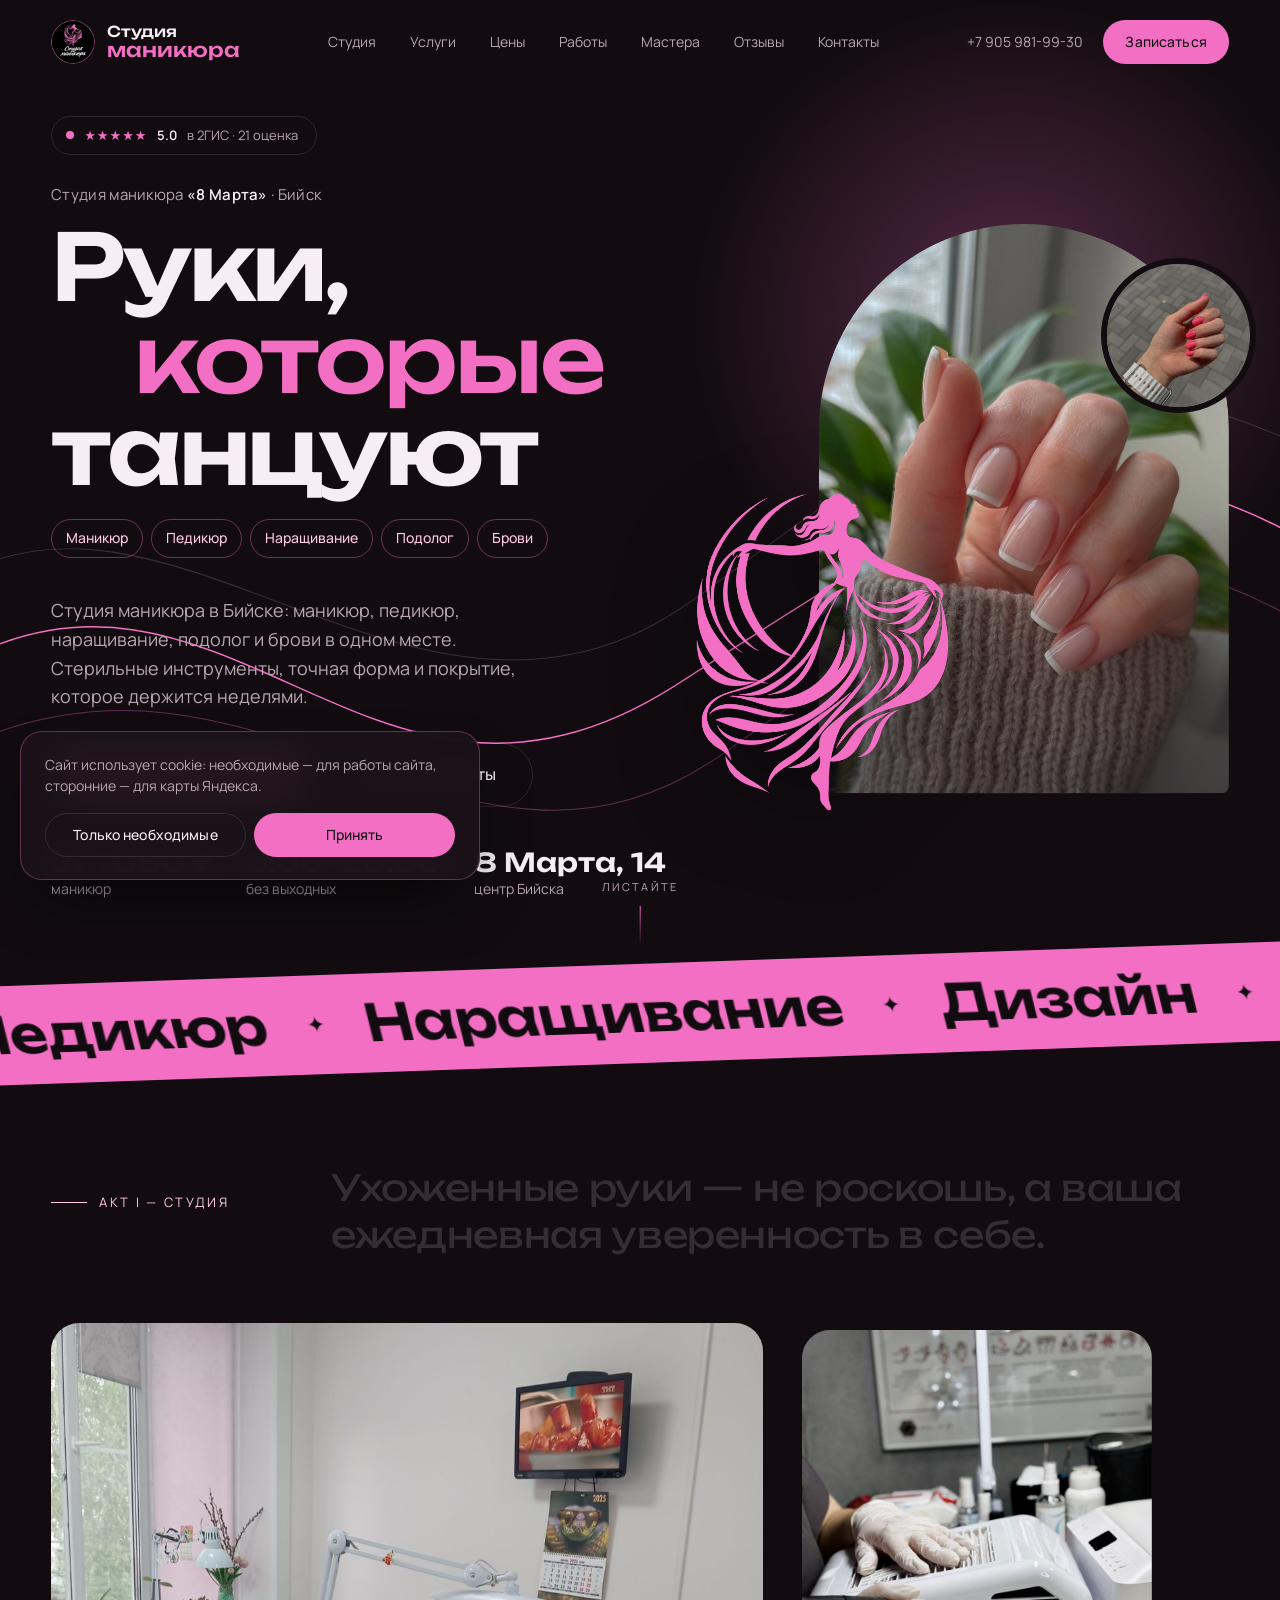
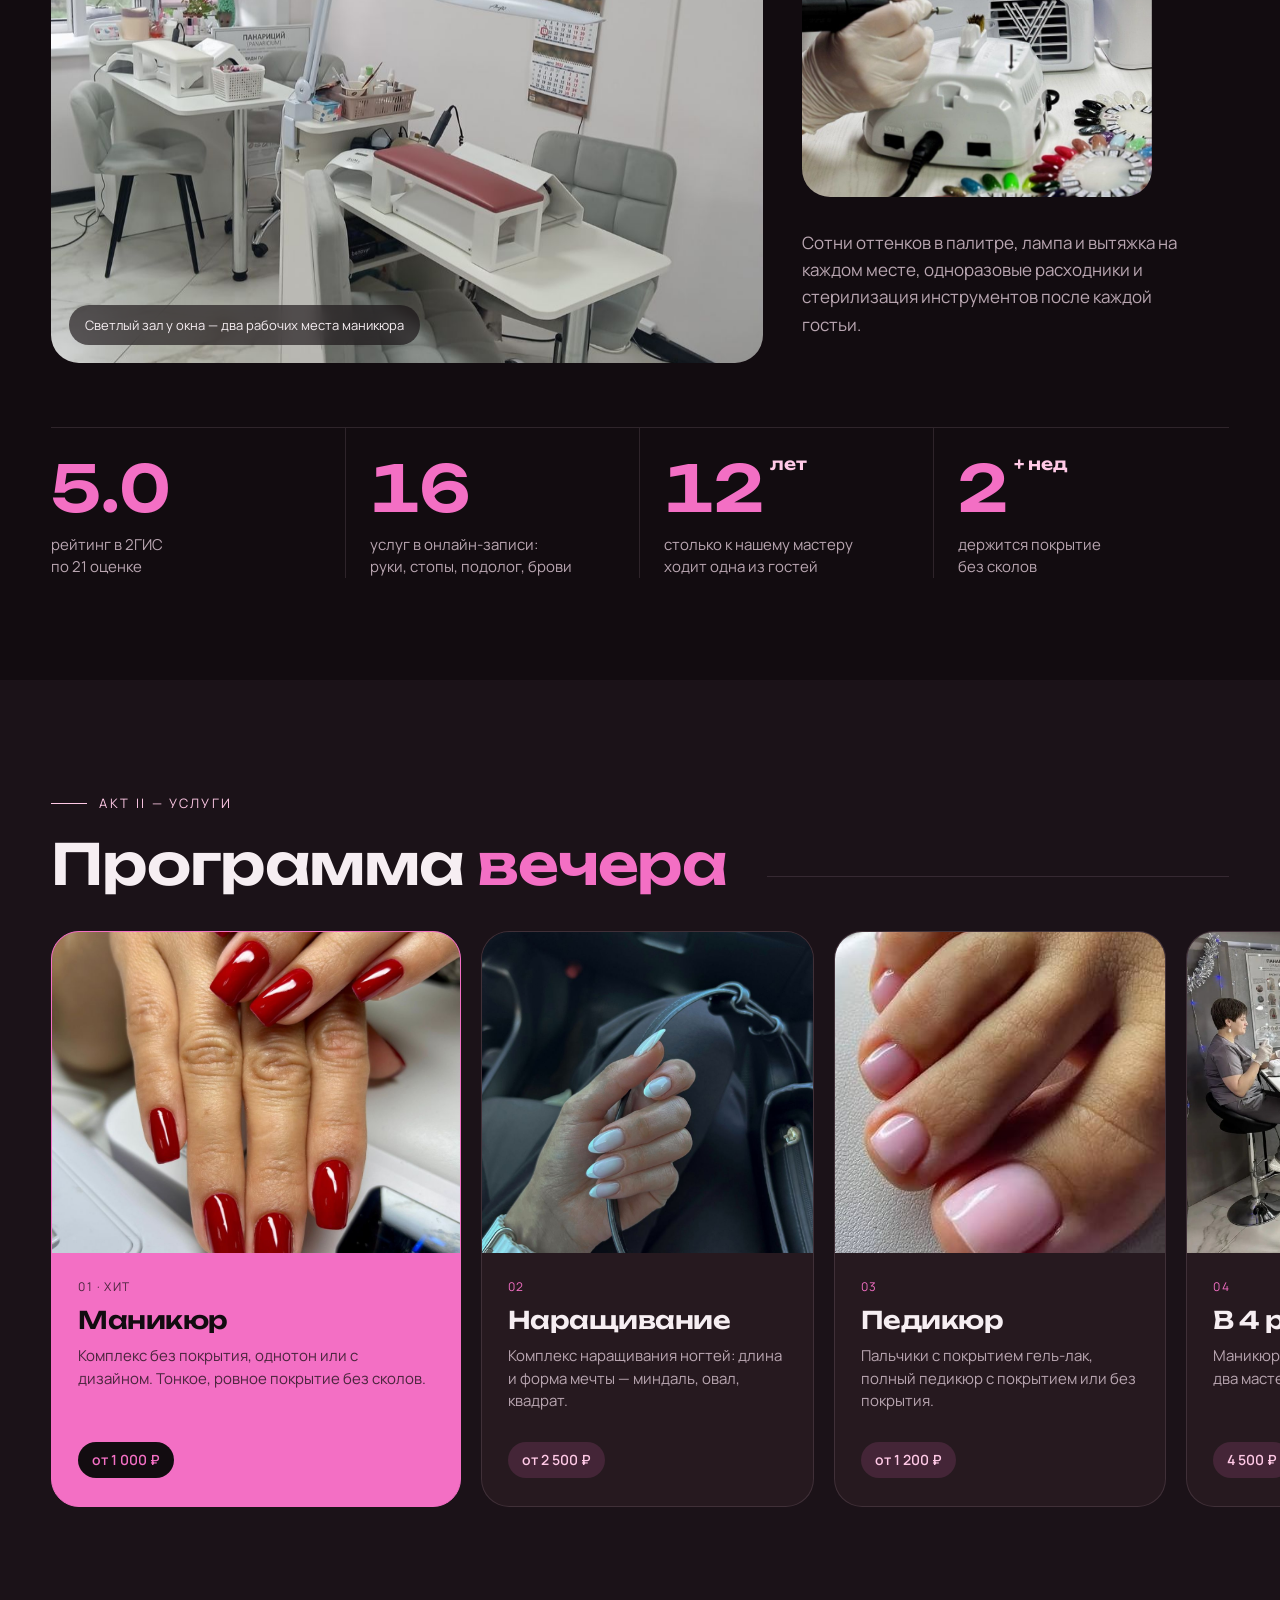
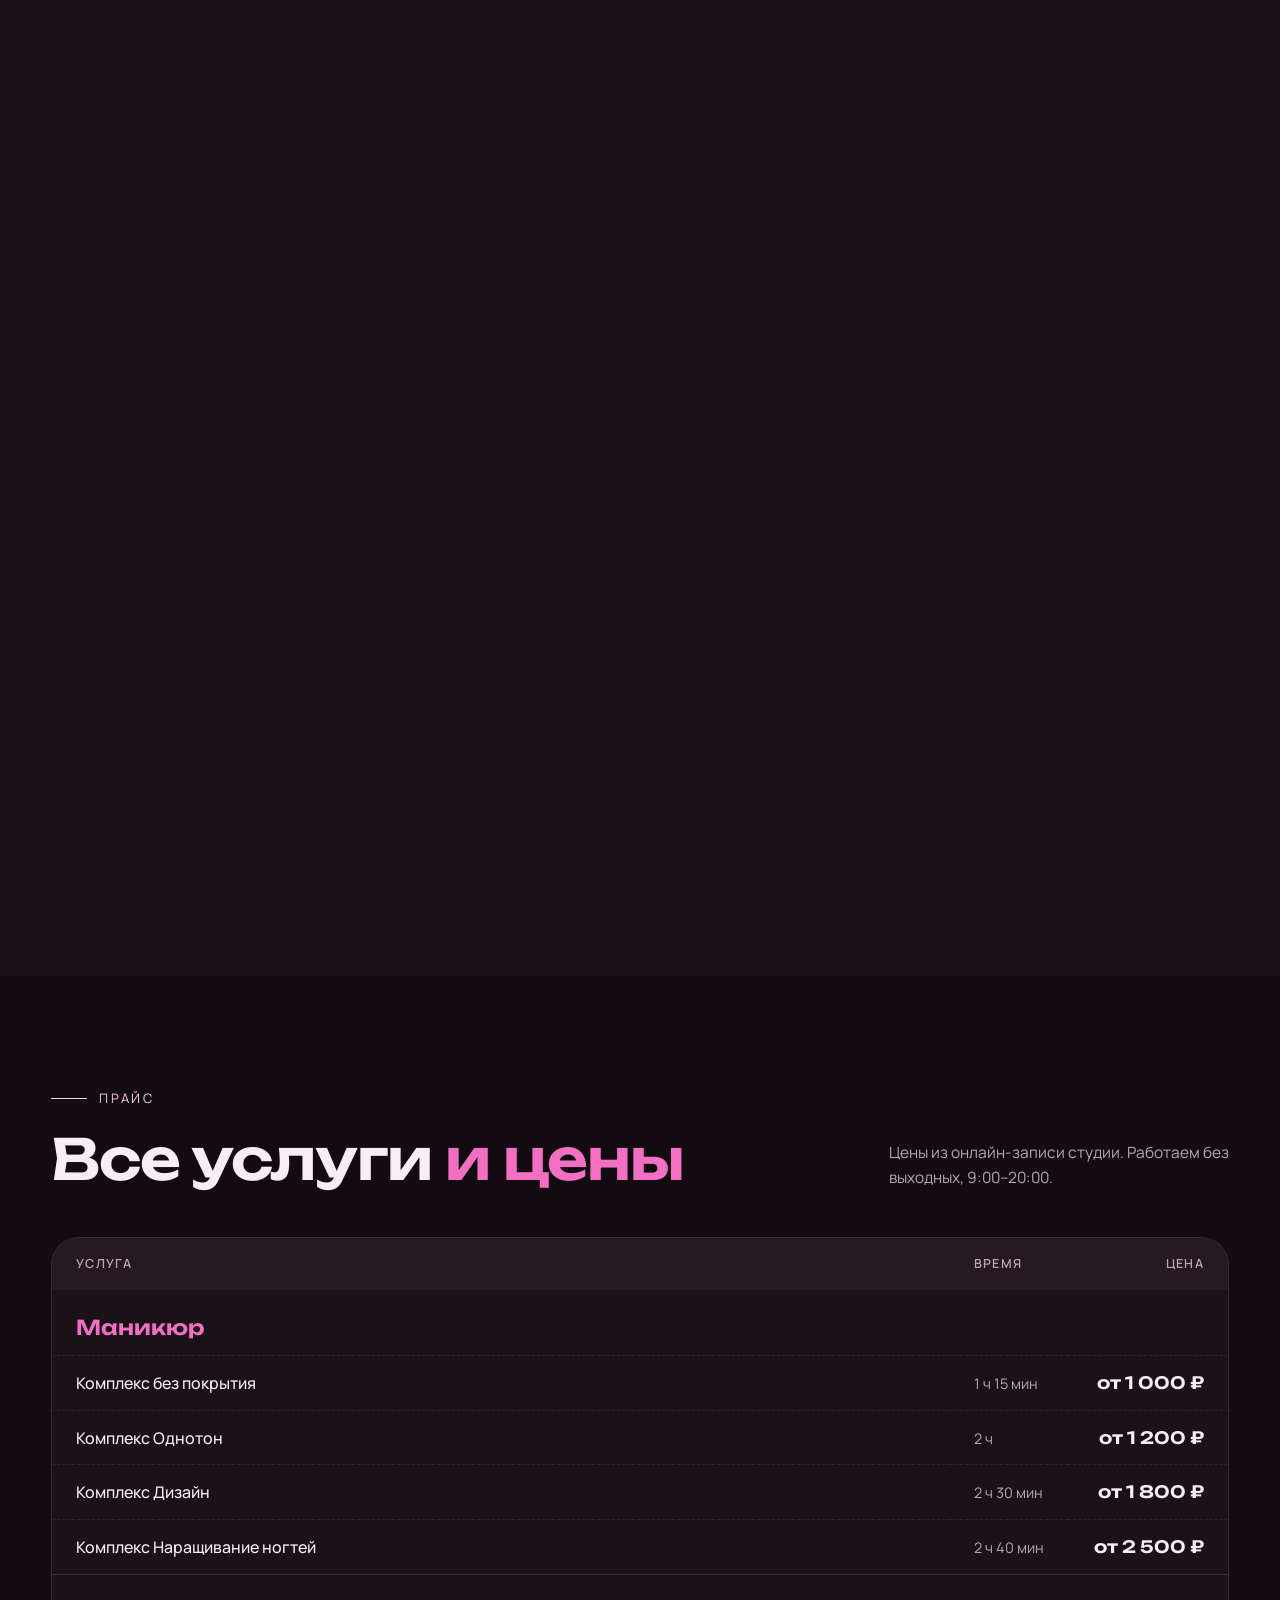
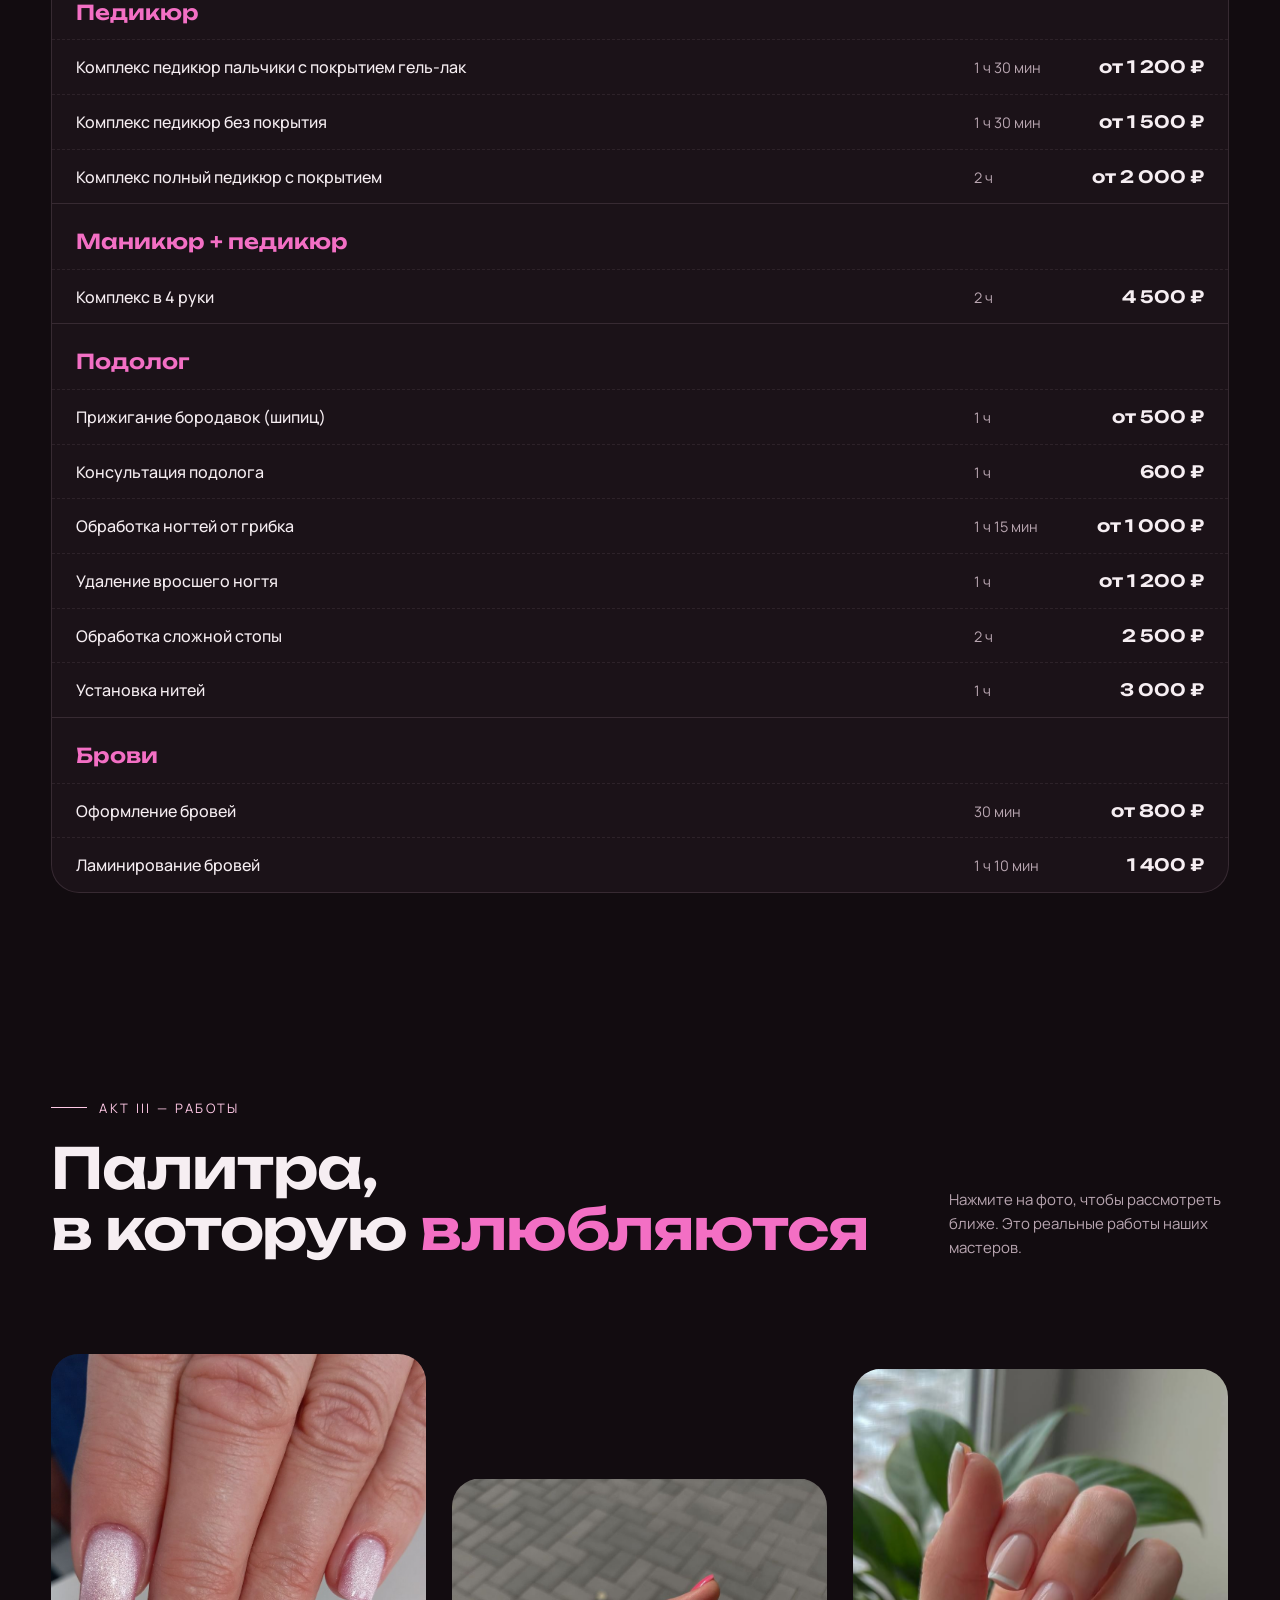
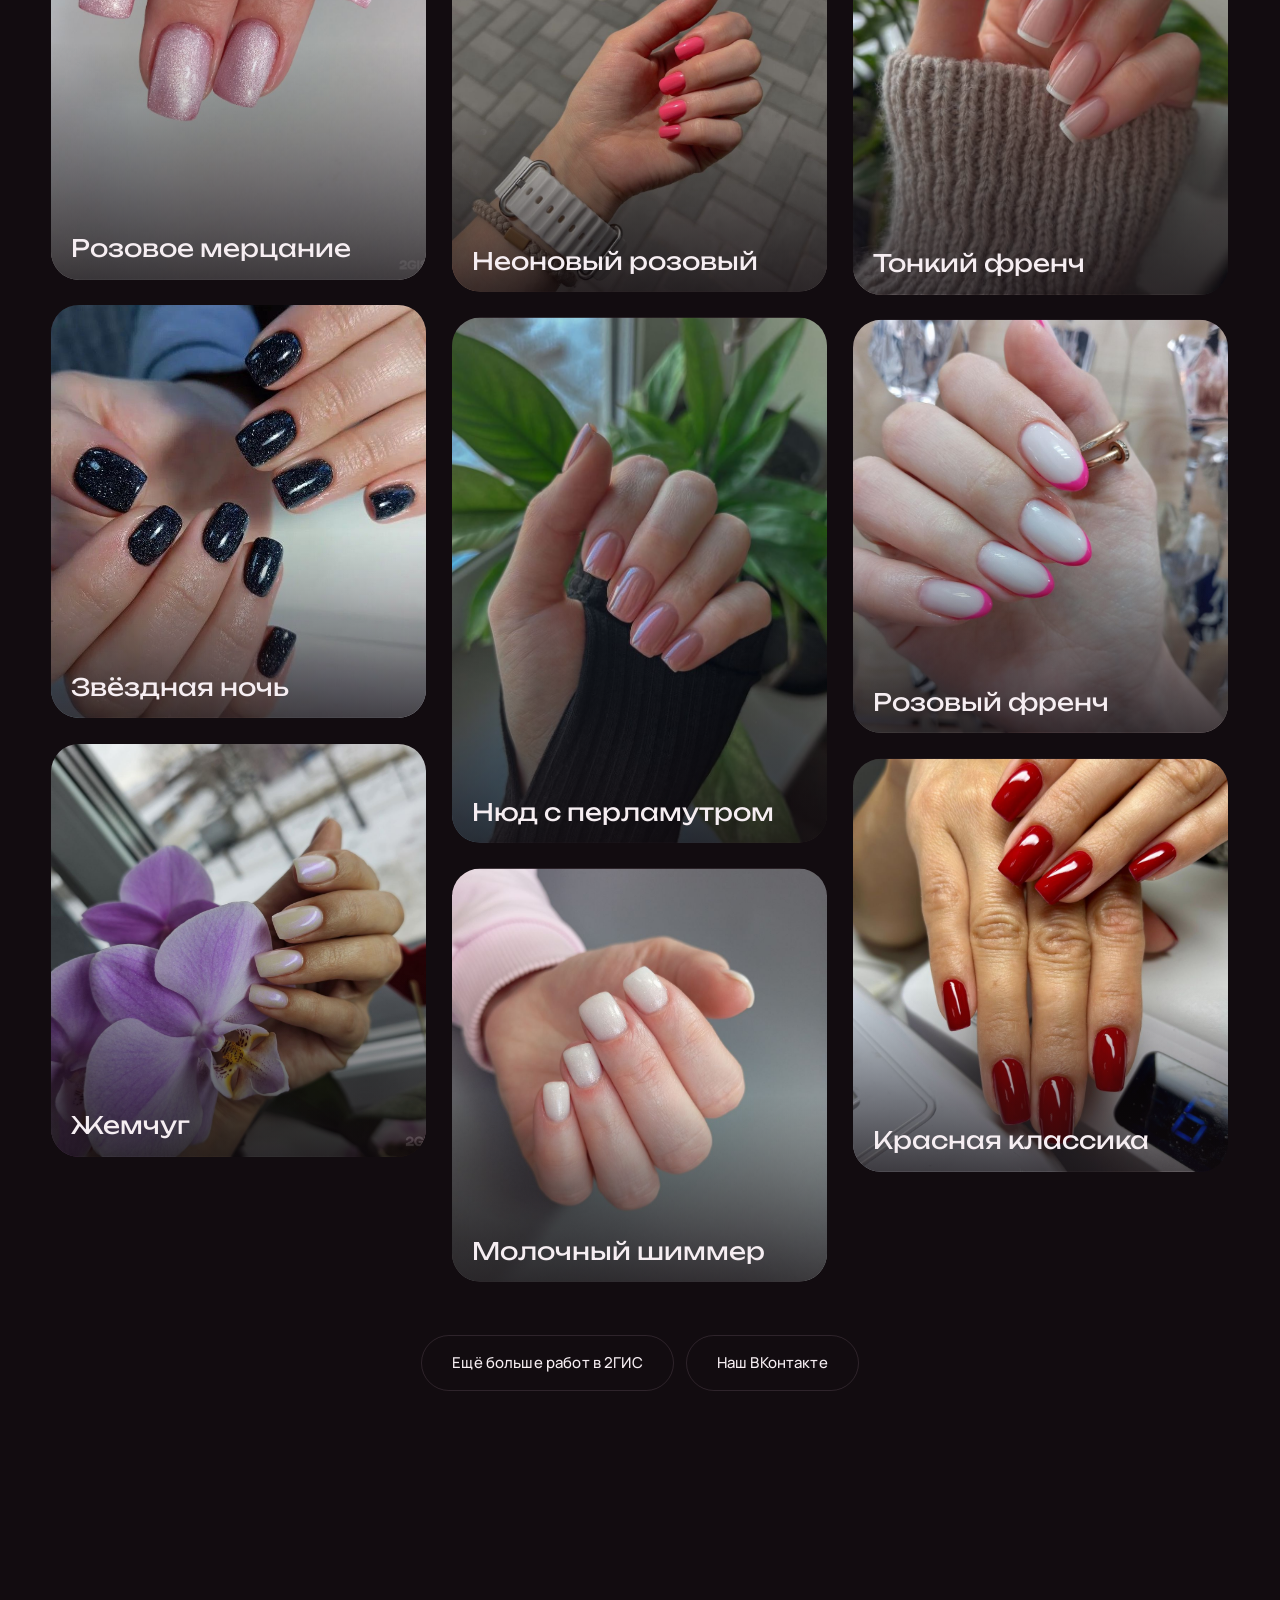
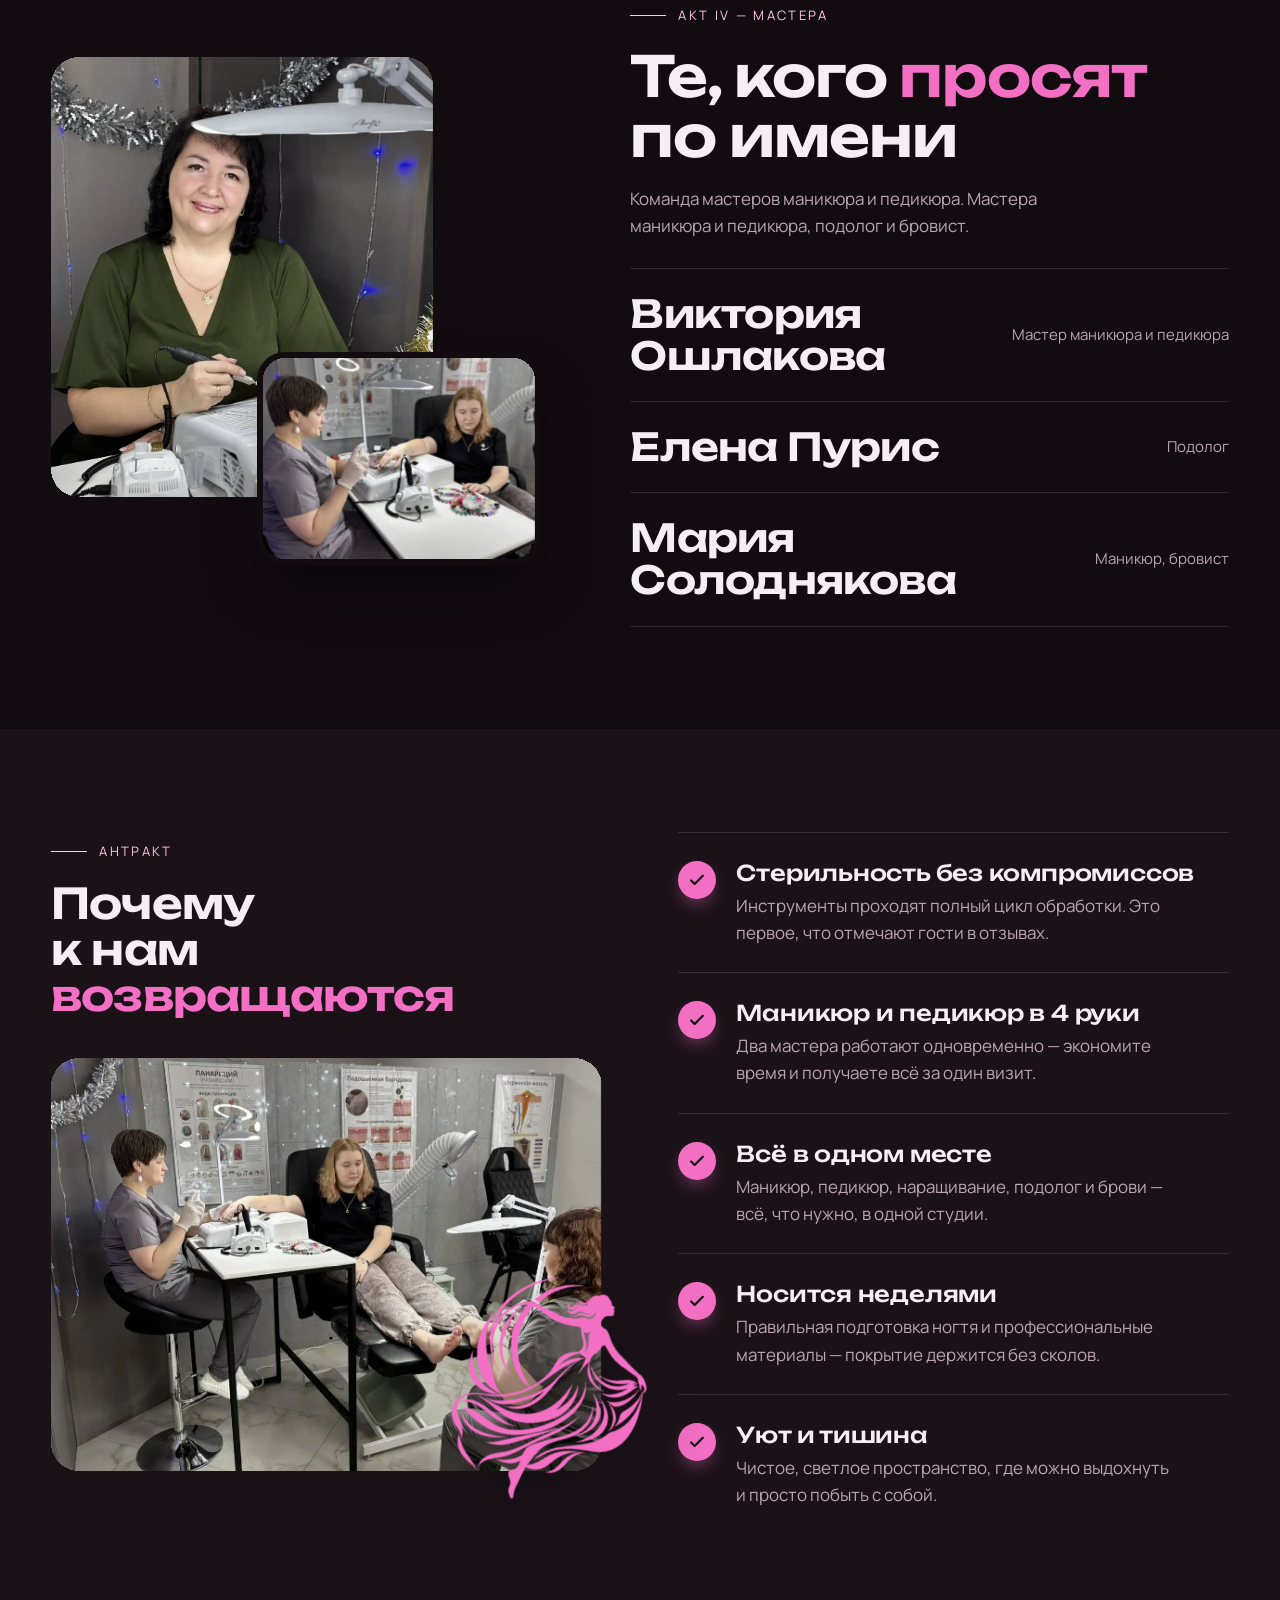
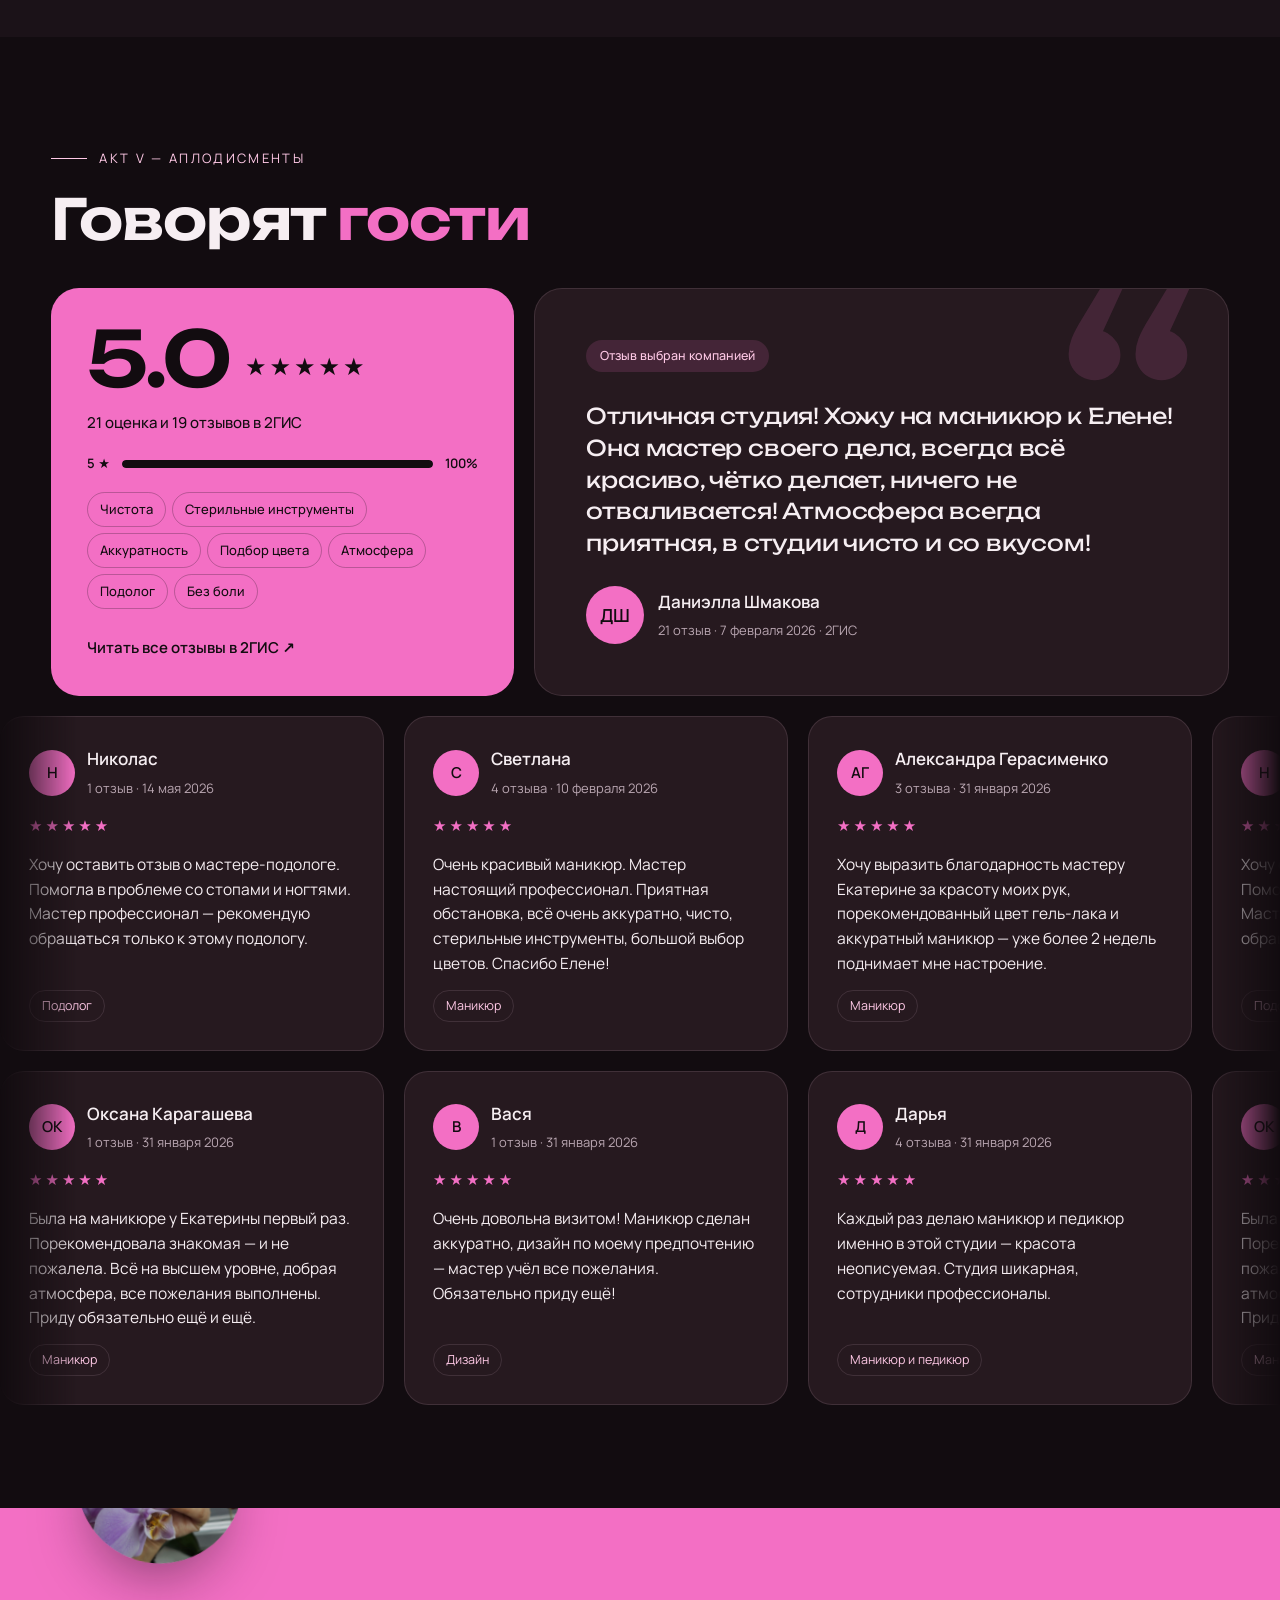
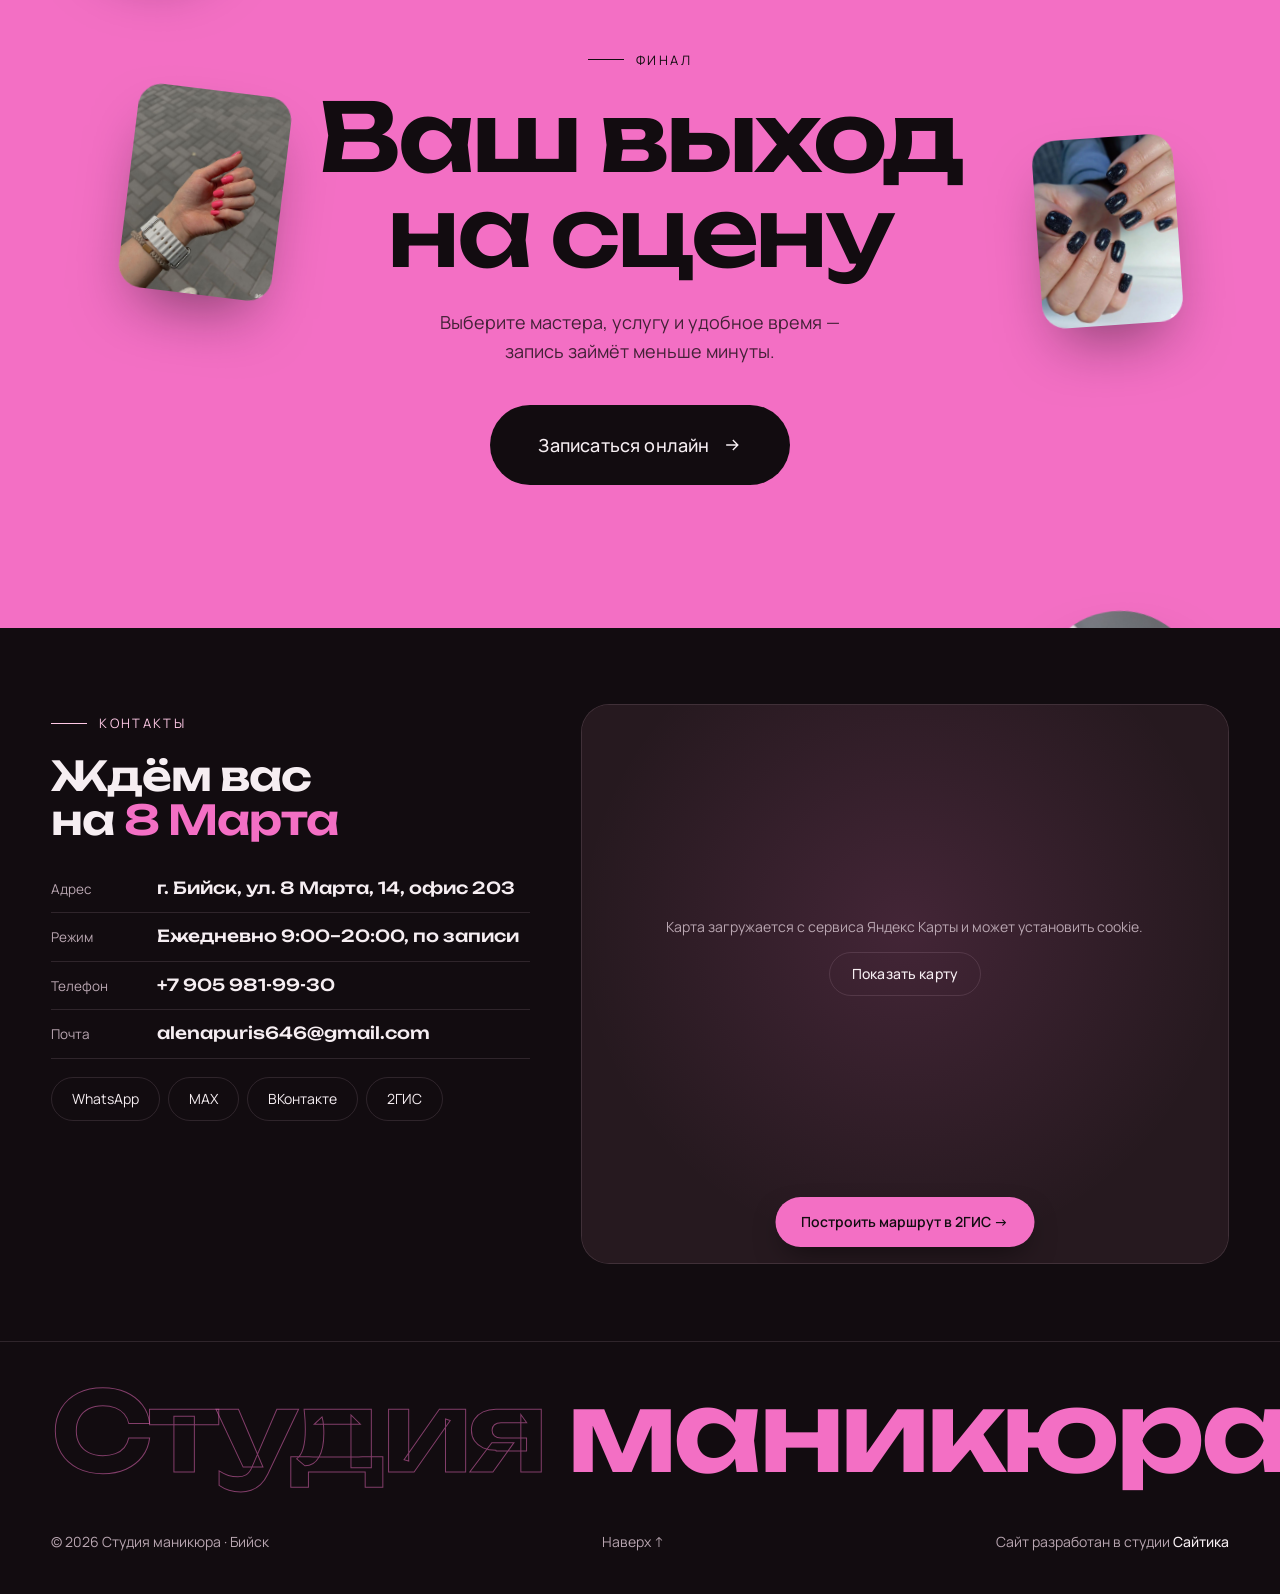
==== index.html @ 88c07f7f "Брови — фото в карточке; отзывы на мобильных компактнее (1765 → 963px) Co-Authored-By: Claude Opus 5" ====
<!DOCTYPE html>
<html lang="ru">
<head>
  <meta charset="UTF-8">
  <meta name="viewport" content="width=device-width, initial-scale=1, viewport-fit=cover">
  <title>Студия маникюра «8 Марта» в Бийске — маникюр от 1 000 ₽, педикюр, подолог</title>
  <meta name="description" content="Студия маникюра в Бийске на ул. 8 Марта, 14. Маникюр от 1 000 ₽, педикюр, наращивание, маникюр + педикюр в 4 руки, подолог и брови. Без выходных, 9:00–20:00. Рейтинг 5.0 в 2ГИС. Онлайн-запись.">
  <meta name="robots" content="index, follow, max-image-preview:large">
  <link rel="canonical" href="https://serjayvazyan-2000.github.io/nail-studio/">
  <meta name="author" content="Студия маникюра, Бийск">
  <meta name="format-detection" content="telephone=yes">
  <meta name="theme-color" content="#120c10">
  <meta name="geo.region" content="RU-ALT">
  <meta name="geo.placename" content="Бийск">

  <!-- Open Graph / соцсети и мессенджеры -->
  <meta property="og:type" content="website">
  <meta property="og:locale" content="ru_RU">
  <meta property="og:site_name" content="Студия маникюра — Бийск">
  <meta property="og:title" content="Студия маникюра в Бийске — маникюр, педикюр, наращивание">
  <meta property="og:description" content="Маникюр, педикюр, наращивание, подолог и брови. Рейтинг 5.0 в 2ГИС. Маникюр от 1 000 ₽. Без выходных, онлайн-запись.">
  <meta property="og:url" content="https://serjayvazyan-2000.github.io/nail-studio/">
  <meta property="og:image" content="https://serjayvazyan-2000.github.io/nail-studio/assets/images/og-image.jpg">
  <meta property="og:image:width" content="1200">
  <meta property="og:image:height" content="630">
  <meta property="og:image:alt" content="Логотип студии маникюра и пример работы — тонкий френч">
  <meta name="twitter:card" content="summary_large_image">
  <meta name="twitter:title" content="Студия маникюра в Бийске">
  <meta name="twitter:description" content="Маникюр, педикюр и уход в одной студии. Рейтинг 5.0 в 2ГИС.">
  <meta name="twitter:image" content="https://serjayvazyan-2000.github.io/nail-studio/assets/images/og-image.jpg">

  <!-- Иконки -->
  <link rel="icon" href="favicon.ico" sizes="any">
  <link rel="icon" type="image/png" sizes="32x32" href="assets/images/favicon-32.png?v=2">
  <link rel="icon" type="image/png" sizes="192x192" href="assets/images/icon-192.png?v=2">
  <link rel="apple-touch-icon" sizes="180x180" href="assets/images/apple-touch-icon.png?v=2">
  <link rel="manifest" href="site.webmanifest">

  <!-- Разметка для Яндекса и Google: карточка организации -->
  <script type="application/ld+json">
  {
    "@context": "https://schema.org",
    "@type": "NailSalon",
    "@id": "https://serjayvazyan-2000.github.io/nail-studio/#salon",
    "name": "Студия «8 Марта» — маникюр и педикюр",
    "url": "https://serjayvazyan-2000.github.io/nail-studio/",
    "image": "https://serjayvazyan-2000.github.io/nail-studio/assets/images/og-image.jpg",
    "logo": "https://serjayvazyan-2000.github.io/nail-studio/assets/images/logo.png",
    "description": "Студия маникюра в Бийске: маникюр, педикюр, наращивание, маникюр + педикюр в 4 руки, подолог и брови.",
    "openingHours": "Mo-Su 09:00-20:00",
    "telephone": "+7-905-981-99-30",
    "email": "alenapuris646@gmail.com",
    "priceRange": "от 500 ₽",
    "currenciesAccepted": "RUB",
    "address": {
      "@type": "PostalAddress",
      "streetAddress": "ул. 8 Марта, 14, офис 203",
      "addressLocality": "Бийск",
      "addressRegion": "Алтайский край",
      "addressCountry": "RU"
    },
    "sameAs": [
      "https://vk.ru/beautyvision45",
      "https://2gis.ru/biysk/firm/70000001103483562"
    ],
    "aggregateRating": {
      "@type": "AggregateRating",
      "ratingValue": "5.0",
      "bestRating": "5",
      "ratingCount": "21",
      "reviewCount": "19"
    },
    "hasOfferCatalog": {
      "@type": "OfferCatalog",
      "name": "Услуги студии",
      "itemListElement": [
        { "@type": "Offer", "price": "1000", "priceCurrency": "RUB", "itemOffered": { "@type": "Service", "name": "Комплекс без покрытия (Маникюр)" } },
        { "@type": "Offer", "price": "1200", "priceCurrency": "RUB", "itemOffered": { "@type": "Service", "name": "Комплекс Однотон (Маникюр)" } },
        { "@type": "Offer", "price": "1800", "priceCurrency": "RUB", "itemOffered": { "@type": "Service", "name": "Комплекс Дизайн (Маникюр)" } },
        { "@type": "Offer", "price": "2500", "priceCurrency": "RUB", "itemOffered": { "@type": "Service", "name": "Комплекс Наращивание ногтей (Маникюр)" } },
        { "@type": "Offer", "price": "1200", "priceCurrency": "RUB", "itemOffered": { "@type": "Service", "name": "Комплекс педикюр пальчики с покрытием гель-лак (Педикюр)" } },
        { "@type": "Offer", "price": "1500", "priceCurrency": "RUB", "itemOffered": { "@type": "Service", "name": "Комплекс педикюр без покрытия (Педикюр)" } },
        { "@type": "Offer", "price": "2000", "priceCurrency": "RUB", "itemOffered": { "@type": "Service", "name": "Комплекс полный педикюр с покрытием (Педикюр)" } },
        { "@type": "Offer", "price": "4500", "priceCurrency": "RUB", "itemOffered": { "@type": "Service", "name": "Комплекс в 4 руки: маникюр + педикюр (В 4 руки)" } },
        { "@type": "Offer", "price": "500", "priceCurrency": "RUB", "itemOffered": { "@type": "Service", "name": "Прижигание бородавок (шипиц) (Подолог)" } },
        { "@type": "Offer", "price": "600", "priceCurrency": "RUB", "itemOffered": { "@type": "Service", "name": "Консультация подолога (Подолог)" } },
        { "@type": "Offer", "price": "1000", "priceCurrency": "RUB", "itemOffered": { "@type": "Service", "name": "Обработка ногтей от грибка (Подолог)" } },
        { "@type": "Offer", "price": "1200", "priceCurrency": "RUB", "itemOffered": { "@type": "Service", "name": "Удаление вросшего ногтя (Подолог)" } },
        { "@type": "Offer", "price": "2500", "priceCurrency": "RUB", "itemOffered": { "@type": "Service", "name": "Обработка сложной стопы (Подолог)" } },
        { "@type": "Offer", "price": "3000", "priceCurrency": "RUB", "itemOffered": { "@type": "Service", "name": "Установка нитей (Подолог)" } },
        { "@type": "Offer", "price": "800", "priceCurrency": "RUB", "itemOffered": { "@type": "Service", "name": "Оформление бровей (Брови)" } },
        { "@type": "Offer", "price": "1400", "priceCurrency": "RUB", "itemOffered": { "@type": "Service", "name": "Ламинирование бровей (Брови)" } }
      ]
    },
    "potentialAction": {
      "@type": "ReserveAction",
      "target": "https://dikidi.app/2027010?p=1.pi-po",
      "name": "Записаться онлайн"
    }
  }
  </script>
  <link rel="preconnect" href="https://fonts.googleapis.com">
  <link rel="preconnect" href="https://fonts.gstatic.com" crossorigin>
  <link href="https://fonts.googleapis.com/css2?family=Unbounded:wght@400;500;600;700&family=Manrope:wght@400;500;600;700&display=swap" rel="stylesheet">
  <link rel="preload" as="image" href="assets/images/nails-french.jpg">
  <link rel="stylesheet" href="style.css?v=20261124j">
</head>
<body class="is-loading">

  <!-- ПРЕЛОАДЕР -->
  <div class="preloader" aria-hidden="true">
    <div class="preloader__inner">
      <img src="assets/images/dancer.png" alt="" class="preloader__dancer">
      <div class="preloader__count"><span data-count>0</span>%</div>
    </div>
  </div>

  <!-- ШАПКА -->
  <header class="header" data-header>
    <div class="header__inner">
      <a href="#top" class="brand" aria-label="Студия маникюра — на главную">
        <img src="assets/images/logo-sm.png?v=2" alt="" class="brand__logo" width="44" height="44">
        <span class="brand__text">Студия<br><em>маникюра</em></span>
      </a>
      <nav class="nav" aria-label="Основное меню">
        <a href="#about" class="nav__link">Студия</a>
        <a href="#services" class="nav__link">Услуги</a>
        <a href="#prices" class="nav__link">Цены</a>
        <a href="#works" class="nav__link">Работы</a>
        <a href="#masters" class="nav__link">Мастера</a>
        <a href="#reviews" class="nav__link">Отзывы</a>
        <a href="#contacts" class="nav__link">Контакты</a>
      </nav>
      <div class="header__actions">
        <a href="tel:+79059819930" class="header__phone">+7 905 981-99-30</a>
        <a href="https://dikidi.app/2027010?p=1.pi-po" target="_blank" rel="noopener" class="btn btn--pink btn--sm">Записаться</a>
        <button class="burger" type="button" aria-label="Открыть меню" aria-expanded="false" aria-controls="menu" data-burger>
          <span></span><span></span>
        </button>
      </div>
    </div>
  </header>

  <!-- МОБИЛЬНОЕ МЕНЮ -->
  <div class="menu" id="menu" aria-hidden="true" data-menu>
    <div class="menu__bg"></div>
    <img src="assets/images/dancer.png" alt="" class="menu__dancer" aria-hidden="true">
    <div class="menu__inner">
      <p class="menu__kicker">Бийск · ул. 8 Марта, 14</p>
      <nav class="menu__nav" aria-label="Мобильное меню">
        <a href="#about" class="menu__link"><i>01</i><span>Студия</span></a>
        <a href="#services" class="menu__link"><i>02</i><span>Услуги</span></a>
        <a href="#prices" class="menu__link"><i>03</i><span>Цены</span></a>
        <a href="#works" class="menu__link"><i>04</i><span>Работы</span></a>
        <a href="#masters" class="menu__link"><i>05</i><span>Мастера</span></a>
        <a href="#reviews" class="menu__link"><i>06</i><span>Отзывы</span></a>
        <a href="#contacts" class="menu__link"><i>07</i><span>Контакты</span></a>
      </nav>
      <div class="menu__foot">
        <a href="https://dikidi.app/2027010?p=1.pi-po" target="_blank" rel="noopener" class="btn btn--pink btn--block">Записаться онлайн</a>
        <a href="tel:+79059819930" class="menu__phone">+7 905 981-99-30</a>
        <div class="socials">
          <a href="https://wa.me/79059819930" target="_blank" rel="noopener" class="social">WhatsApp</a>
          <a href="https://vk.ru/beautyvision45" target="_blank" rel="noopener" class="social">ВКонтакте</a>
          <a href="https://max.ru/join/Nbd_UQDG5EbbSgbmSRLPNuZo_4LosgO_FINani6K38Y" target="_blank" rel="noopener" class="social">MAX</a>
        </div>
      </div>
    </div>
  </div>

  <main id="top">

    <!-- ================= HERO ================= -->
    <section class="hero" data-hero>
      <div class="hero__glow" data-depth="0.15"></div>
      <svg class="hero__silk" viewBox="0 0 1440 900" preserveAspectRatio="none" aria-hidden="true">
        <path class="silk silk--1" d="M-50,620 C260,480 420,820 760,640 S1220,380 1500,520" />
        <path class="silk silk--2" d="M-50,700 C300,560 520,880 820,700 S1260,470 1500,600" />
        <path class="silk silk--3" d="M-50,540 C200,420 480,740 780,560 S1180,300 1500,430" />
      </svg>

      <div class="hero__inner">
        <div class="hero__text">
          <a href="https://2gis.ru/biysk/firm/70000001103483562/tab/reviews" target="_blank" rel="noopener" class="hero__meta reveal-up">
            <span class="dot"></span>
            <span class="hero__stars">★★★★★</span> <b>5.0</b> в 2ГИС · 21 оценка
          </a>

          <p class="hero__kicker reveal-up">Студия маникюра <b>«8&nbsp;Марта»</b> · Бийск</p>

          <h1 class="hero__title">
            <span class="sr-only">Студия маникюра в Бийске — </span>
            <span class="line"><span class="word">Руки,</span></span>
            <span class="line line--indent"><span class="word"><em>которые</em></span></span>
            <span class="line"><span class="word">танцуют</span></span>
          </h1>

          <ul class="hero__chips reveal-up" aria-label="Услуги">
            <li>Маникюр</li><li>Педикюр</li><li>Наращивание</li><li>Подолог</li><li>Брови</li>
          </ul>

          <p class="hero__lead reveal-up">
            Студия маникюра в Бийске: маникюр, педикюр, наращивание, подолог и брови в одном месте. Стерильные инструменты, точная форма и покрытие, которое держится неделями.
          </p>
          <div class="hero__cta reveal-up">
            <a href="https://dikidi.app/2027010?p=1.pi-po" target="_blank" rel="noopener" class="btn btn--pink btn--lg">
              <span>Записаться онлайн</span>
              <svg viewBox="0 0 24 24" aria-hidden="true"><path d="M5 12h14M13 6l6 6-6 6"/></svg>
            </a>
            <a href="#works" class="btn btn--ghost btn--lg">Смотреть работы</a>
          </div>
          <ul class="hero__facts reveal-up">
            <li><b>от 1 000 ₽</b> маникюр</li>
            <li><b>9:00–20:00</b> без выходных</li>
            <li><b>8 Марта, 14</b> центр Бийска</li>
          </ul>
        </div>

        <div class="hero__stage" aria-hidden="true">
          <div class="hero__arch" data-depth="0.25">
            <img src="assets/images/nails-french.jpg" alt="" class="hero__arch-img" data-depth-inner>
          </div>
          <div class="hero__bubble" data-depth="0.55">
            <img src="assets/images/nails-hot-pink.jpg" alt="">
          </div>
          <img src="assets/images/dancer.png" alt="" class="hero__dancer" data-depth="0.7">
        </div>
      </div>

      <a href="#about" class="hero__scroll" aria-label="Листать вниз"><span>Листайте</span><i></i></a>
    </section>

    <!-- БЕГУЩАЯ СТРОКА -->
    <div class="ticker" aria-hidden="true">
      <div class="ticker__track" data-ticker>
        <span>Маникюр</span><b>✦</b><span>Педикюр</span><b>✦</b><span>Наращивание</span><b>✦</b><span>Дизайн</span><b>✦</b><span>В 4 руки</span><b>✦</b><span>Подолог</span><b>✦</b><span>Брови</span><b>✦</b>
        <span>Маникюр</span><b>✦</b><span>Педикюр</span><b>✦</b><span>Наращивание</span><b>✦</b><span>Дизайн</span><b>✦</b><span>В 4 руки</span><b>✦</b><span>Подолог</span><b>✦</b><span>Брови</span><b>✦</b>
      </div>
    </div>

    <!-- ================= О СТУДИИ ================= -->
    <section class="about section" id="about">
      <div class="container">
        <div class="about__grid">
          <p class="eyebrow">Акт I — Студия</p>
          <p class="about__manifest" data-split>
            Ухоженные руки — не&nbsp;роскошь, а&nbsp;ваша ежедневная уверенность в&nbsp;себе.
          </p>
        </div>

        <div class="about__media">
          <figure class="frame frame--big" data-reveal-img>
            <img src="assets/images/studio-interior.jpg" alt="Светлый зал студии маникюра: два рабочих места мастеров у окна" loading="lazy" decoding="async" data-parallax-img>
            <figcaption>Светлый зал у окна — два рабочих места маникюра</figcaption>
          </figure>
          <div class="about__side">
            <figure class="frame frame--small" data-reveal-img>
              <img src="assets/images/master-work.jpg" alt="Мастер работает аппаратом, рядом палитры гель-лаков" loading="lazy" decoding="async" data-parallax-img>
            </figure>
            <p class="about__text reveal-up">
              Сотни оттенков в палитре, лампа и вытяжка на каждом месте, одноразовые расходники и стерилизация инструментов после каждой гостьи.
            </p>
          </div>
        </div>

        <div class="stats">
          <div class="stat reveal-up">
            <div class="stat__num"><span data-counter="5" data-decimals="1">0</span></div>
            <div class="stat__label">рейтинг в 2ГИС<br>по 21 оценке</div>
          </div>
          <div class="stat reveal-up">
            <div class="stat__num"><span data-counter="16">0</span></div>
            <div class="stat__label">услуг в онлайн-записи:<br>руки, стопы, подолог, брови</div>
          </div>
          <div class="stat reveal-up">
            <div class="stat__num"><span data-counter="12">0</span><sup>лет</sup></div>
            <div class="stat__label">столько к нашему мастеру<br>ходит одна из гостей</div>
          </div>
          <div class="stat reveal-up">
            <div class="stat__num"><span data-counter="2">0</span><sup>+&nbsp;нед</sup></div>
            <div class="stat__label">держится покрытие<br>без сколов</div>
          </div>
        </div>
      </div>
    </section>

    <!-- ================= УСЛУГИ ================= -->
    <section class="services" id="services" data-hscroll>
      <div class="services__sticky">
        <div class="services__head container">
          <p class="eyebrow">Акт II — Услуги</p>
          <h2 class="h2">Программа <em>вечера</em></h2>
          <div class="services__progress"><i data-hprogress></i></div>
        </div>
        <div class="services__track" data-htrack>

          <article class="svc svc--feature">
            <div class="svc__media"><img src="assets/images/nails-red.jpg" alt="Красный глянцевый маникюр" loading="lazy" decoding="async"></div>
            <div class="svc__body">
              <span class="svc__num">01 · хит</span>
              <h3 class="svc__title">Маникюр</h3>
              <p class="svc__text">Комплекс без покрытия, однотон или с дизайном. Тонкое, ровное покрытие без сколов.</p>
              <span class="svc__price">от 1 000 ₽</span>
            </div>
          </article>
          <article class="svc">
            <div class="svc__media"><img src="assets/images/nails-almond-french.jpg" alt="Наращивание: миндальная форма с белым френчем" loading="lazy" decoding="async"></div>
            <div class="svc__body">
              <span class="svc__num">02</span>
              <h3 class="svc__title">Наращивание</h3>
              <p class="svc__text">Комплекс наращивания ногтей: длина и форма мечты — миндаль, овал, квадрат.</p>
              <span class="svc__price">от 2 500 ₽</span>
            </div>
          </article>
          <article class="svc">
            <div class="svc__media"><img src="assets/images/pedicure-pink.jpg" alt="Педикюр с нежно-розовым покрытием" loading="lazy" decoding="async"></div>
            <div class="svc__body">
              <span class="svc__num">03</span>
              <h3 class="svc__title">Педикюр</h3>
              <p class="svc__text">Пальчики с покрытием гель-лак, полный педикюр с покрытием или без покрытия.</p>
              <span class="svc__price">от 1 200 ₽</span>
            </div>
          </article>
          <article class="svc">
            <div class="svc__media"><img src="assets/images/team-studio.jpg" alt="Два мастера делают маникюр и педикюр одновременно" loading="lazy" decoding="async"></div>
            <div class="svc__body">
              <span class="svc__num">04</span>
              <h3 class="svc__title">В 4 руки</h3>
              <p class="svc__text">Маникюр и педикюр одновременно — два мастера, 2 часа, всё включено.</p>
              <span class="svc__price">4 500 ₽</span>
            </div>
          </article>
          <article class="svc">
            <div class="svc__media"><img src="assets/images/team-vertical.jpg" alt="Подолог работает с гостьей" loading="lazy" decoding="async"></div>
            <div class="svc__body">
              <span class="svc__num">05</span>
              <h3 class="svc__title">Подолог</h3>
              <p class="svc__text">Консультация, вросший ноготь, грибок, сложная стопа, бородавки, установка нитей.</p>
              <span class="svc__price">от 500 ₽</span>
            </div>
          </article>
          <article class="svc">
            <div class="svc__media"><img src="assets/images/brows.jpg" alt="Аккуратно оформленные брови" loading="lazy" decoding="async" class="svc__img--brows"></div>
            <div class="svc__body">
              <span class="svc__num">06</span>
              <h3 class="svc__title">Брови</h3>
              <p class="svc__text">Ламинирование и оформление бровей — аккуратная форма за полчаса.</p>
              <span class="svc__price">от 800 ₽</span>
            </div>
          </article>

        </div>
      </div>
    </section>

    <!-- ================= ЦЕНЫ ================= -->
    <section class="prices section" id="prices">
      <div class="container">
        <div class="prices__head">
          <div>
            <p class="eyebrow">Прайс</p>
            <h2 class="h2">Все услуги <em>и цены</em></h2>
          </div>
          <p class="prices__lead">Цены из онлайн-записи студии. Работаем без выходных, 9:00–20:00.</p>
        </div>

        <div class="ptable-wrap reveal-up">
          <table class="ptable">
            <caption class="sr-only">Прайс студии маникюра «8 Марта»</caption>
            <thead>
              <tr><th scope="col">Услуга</th><th scope="col">Время</th><th scope="col">Цена</th></tr>
            </thead>
            <tbody>
              <tr class="ptable__cat"><th colspan="3" scope="colgroup">Маникюр</th></tr>
              <tr><th scope="row">Комплекс без покрытия</th><td class="ptable__time">1 ч 15 мин</td><td class="ptable__price">от 1 000&nbsp;₽</td></tr>
              <tr><th scope="row">Комплекс Однотон</th><td class="ptable__time">2 ч</td><td class="ptable__price">от 1 200&nbsp;₽</td></tr>
              <tr><th scope="row">Комплекс Дизайн</th><td class="ptable__time">2 ч 30 мин</td><td class="ptable__price">от 1 800&nbsp;₽</td></tr>
              <tr><th scope="row">Комплекс Наращивание ногтей</th><td class="ptable__time">2 ч 40 мин</td><td class="ptable__price">от 2 500&nbsp;₽</td></tr>
            </tbody>
            <tbody>
              <tr class="ptable__cat"><th colspan="3" scope="colgroup">Педикюр</th></tr>
              <tr><th scope="row">Комплекс педикюр пальчики с покрытием гель-лак</th><td class="ptable__time">1 ч 30 мин</td><td class="ptable__price">от 1 200&nbsp;₽</td></tr>
              <tr><th scope="row">Комплекс педикюр без покрытия</th><td class="ptable__time">1 ч 30 мин</td><td class="ptable__price">от 1 500&nbsp;₽</td></tr>
              <tr><th scope="row">Комплекс полный педикюр с покрытием</th><td class="ptable__time">2 ч</td><td class="ptable__price">от 2 000&nbsp;₽</td></tr>
            </tbody>
            <tbody>
              <tr class="ptable__cat"><th colspan="3" scope="colgroup">Маникюр + педикюр</th></tr>
              <tr><th scope="row">Комплекс в 4 руки</th><td class="ptable__time">2 ч</td><td class="ptable__price">4 500&nbsp;₽</td></tr>
            </tbody>
            <tbody>
              <tr class="ptable__cat"><th colspan="3" scope="colgroup">Подолог</th></tr>
              <tr><th scope="row">Прижигание бородавок (шипиц)</th><td class="ptable__time">1 ч</td><td class="ptable__price">от 500&nbsp;₽</td></tr>
              <tr><th scope="row">Консультация подолога</th><td class="ptable__time">1 ч</td><td class="ptable__price">600&nbsp;₽</td></tr>
              <tr><th scope="row">Обработка ногтей от грибка</th><td class="ptable__time">1 ч 15 мин</td><td class="ptable__price">от 1 000&nbsp;₽</td></tr>
              <tr><th scope="row">Удаление вросшего ногтя</th><td class="ptable__time">1 ч</td><td class="ptable__price">от 1 200&nbsp;₽</td></tr>
              <tr><th scope="row">Обработка сложной стопы</th><td class="ptable__time">2 ч</td><td class="ptable__price">2 500&nbsp;₽</td></tr>
              <tr><th scope="row">Установка нитей</th><td class="ptable__time">1 ч</td><td class="ptable__price">3 000&nbsp;₽</td></tr>
            </tbody>
            <tbody>
              <tr class="ptable__cat"><th colspan="3" scope="colgroup">Брови</th></tr>
              <tr><th scope="row">Оформление бровей</th><td class="ptable__time">30 мин</td><td class="ptable__price">от 800&nbsp;₽</td></tr>
              <tr><th scope="row">Ламинирование бровей</th><td class="ptable__time">1 ч 10 мин</td><td class="ptable__price">1 400&nbsp;₽</td></tr>
            </tbody>
          </table>
        </div>
      </div>
    </section>

    <!-- ================= РАБОТЫ ================= -->
    <section class="works section" id="works">
      <div class="container">
        <div class="works__head">
          <p class="eyebrow">Акт III — Работы</p>
          <h2 class="h2">Палитра,<br>в которую <em>влюбляются</em></h2>
          <p class="works__note">Нажмите на фото, чтобы рассмотреть ближе. Это реальные работы наших мастеров.</p>
        </div>
      </div>

      <div class="works__cols" data-gallery>
        <div class="works__col" data-speed="0.04">
          <button type="button" class="shot shot--tall"><img src="assets/images/nails-pink-glitter.jpg" alt="Розовое покрытие с мерцанием" loading="lazy" decoding="async"><span class="shot__label">Розовое мерцание</span></button>
          <button type="button" class="shot"><img src="assets/images/nails-black-glitter.jpg" alt="Чёрное покрытие с блёстками" loading="lazy" decoding="async"><span class="shot__label">Звёздная ночь</span></button>
          <button type="button" class="shot"><img src="assets/images/nails-pearl.jpg" alt="Жемчужное покрытие с перламутром" loading="lazy" decoding="async"><span class="shot__label">Жемчуг</span></button>
        </div>
        <div class="works__col works__col--mid" data-speed="0.1">
          <button type="button" class="shot"><img src="assets/images/nails-hot-pink.jpg" alt="Яркий розовый маникюр" loading="lazy" decoding="async"><span class="shot__label">Неоновый розовый</span></button>
          <button type="button" class="shot shot--tall"><img src="assets/images/nails-nude-chrome.jpg" alt="Нюдовый маникюр с перламутровой втиркой" loading="lazy" decoding="async"><span class="shot__label">Нюд с перламутром</span></button>
          <button type="button" class="shot"><img src="assets/images/nails-white.jpg" alt="Молочное покрытие с мерцанием" loading="lazy" decoding="async"><span class="shot__label">Молочный шиммер</span></button>
        </div>
        <div class="works__col" data-speed="0.06">
          <button type="button" class="shot shot--tall"><img src="assets/images/nails-french.jpg" alt="Тонкий классический френч" loading="lazy" decoding="async"><span class="shot__label">Тонкий френч</span></button>
          <button type="button" class="shot"><img src="assets/images/nails-pink-french.jpg" alt="Молочный френч с розовой линией, миндаль" loading="lazy" decoding="async"><span class="shot__label">Розовый френч</span></button>
          <button type="button" class="shot"><img src="assets/images/nails-red.jpg" alt="Красный глянцевый маникюр" loading="lazy" decoding="async"><span class="shot__label">Красная классика</span></button>
        </div>
      </div>

      <div class="container works__more">
        <a href="https://2gis.ru/biysk/gallery/firm/70000001103483562" target="_blank" rel="noopener" class="btn btn--ghost">Ещё больше работ в 2ГИС</a>
        <a href="https://vk.ru/beautyvision45" target="_blank" rel="noopener" class="btn btn--ghost">Наш ВКонтакте</a>
      </div>
    </section>

    <!-- ЛАЙТБОКС -->
    <div class="lightbox" data-lightbox aria-hidden="true" role="dialog" aria-label="Просмотр работы">
      <button class="lightbox__close" type="button" aria-label="Закрыть" data-lb-close>✕</button>
      <button class="lightbox__nav lightbox__nav--prev" type="button" aria-label="Предыдущее фото" data-lb-prev>←</button>
      <figure class="lightbox__figure">
        <img src="" alt="" data-lb-img>
        <figcaption data-lb-cap></figcaption>
      </figure>
      <button class="lightbox__nav lightbox__nav--next" type="button" aria-label="Следующее фото" data-lb-next>→</button>
    </div>

    <!-- ================= МАСТЕРА ================= -->
    <section class="masters section" id="masters">
      <div class="container masters__grid">
        <div class="masters__media">
          <figure class="frame frame--portrait" data-reveal-img>
            <img src="assets/images/master-portrait.jpg" alt="Мастер студии за рабочим местом" loading="lazy" decoding="async" data-parallax-img>
          </figure>
          <figure class="frame frame--float" data-reveal-img>
            <img src="assets/images/team-manicure.jpg" alt="Мастер делает маникюр гостье" loading="lazy" decoding="async" data-parallax-img>
          </figure>
        </div>
        <div class="masters__content">
          <p class="eyebrow">Акт IV — Мастера</p>
          <h2 class="h2">Те, кого <em>просят</em><br>по имени</h2>
          <p class="masters__lead">Команда мастеров маникюра и педикюра. Мастера маникюра и педикюра, подолог и бровист.</p>
          <ol class="masters__list">
            <li class="master"><div class="master__row"><span class="master__name">Виктория Ошлакова</span><span class="master__role">Мастер маникюра и педикюра</span></div></li>
            <li class="master"><div class="master__row"><span class="master__name">Елена Пурис</span><span class="master__role">Подолог</span></div></li>
            <li class="master"><div class="master__row"><span class="master__name">Мария Солоднякова</span><span class="master__role">Маникюр, бровист</span></div></li>
          </ol>
        </div>
      </div>
    </section>

    <!-- ================= ПОЧЕМУ МЫ ================= -->
    <section class="why section">
      <div class="container why__grid">
        <div class="why__sticky">
          <p class="eyebrow">Антракт</p>
          <h2 class="h2">Почему<br>к нам <em>возвращаются</em></h2>
          <div class="why__photos">
            <figure class="frame frame--wide" data-reveal-img>
              <img src="assets/images/team-studio.jpg" alt="Маникюр и педикюр одновременно: два мастера работают с одной гостьей" loading="lazy" decoding="async" data-parallax-img>
            </figure>
            <img src="assets/images/dancer.png" alt="" class="why__dancer" aria-hidden="true" data-rotate>
          </div>
        </div>
        <div class="why__list">
          <div class="why__item reveal-up">
            <span class="why__check" aria-hidden="true"><svg viewBox="0 0 24 24"><path d="M5 12.5l4.2 4.2L19 7"/></svg></span>
            <h3>Стерильность без компромиссов</h3>
            <p>Инструменты проходят полный цикл обработки. Это первое, что отмечают гости в отзывах.</p>
          </div>
          <div class="why__item reveal-up">
            <span class="why__check" aria-hidden="true"><svg viewBox="0 0 24 24"><path d="M5 12.5l4.2 4.2L19 7"/></svg></span>
            <h3>Маникюр и педикюр в 4 руки</h3>
            <p>Два мастера работают одновременно — экономите время и получаете всё за один визит.</p>
          </div>
          <div class="why__item reveal-up">
            <span class="why__check" aria-hidden="true"><svg viewBox="0 0 24 24"><path d="M5 12.5l4.2 4.2L19 7"/></svg></span>
            <h3>Всё в одном месте</h3>
            <p>Маникюр, педикюр, наращивание, подолог и брови — всё, что нужно, в одной студии.</p>
          </div>
          <div class="why__item reveal-up">
            <span class="why__check" aria-hidden="true"><svg viewBox="0 0 24 24"><path d="M5 12.5l4.2 4.2L19 7"/></svg></span>
            <h3>Носится неделями</h3>
            <p>Правильная подготовка ногтя и профессиональные материалы — покрытие держится без сколов.</p>
          </div>
          <div class="why__item reveal-up">
            <span class="why__check" aria-hidden="true"><svg viewBox="0 0 24 24"><path d="M5 12.5l4.2 4.2L19 7"/></svg></span>
            <h3>Уют и тишина</h3>
            <p>Чистое, светлое пространство, где можно выдохнуть и просто побыть с собой.</p>
          </div>
        </div>
      </div>
    </section>

    <!-- ================= ОТЗЫВЫ ================= -->
    <section class="reviews section" id="reviews">
      <div class="container">
        <div class="reviews__head">
          <p class="eyebrow">Акт V — Аплодисменты</p>
          <h2 class="h2">Говорят <em>гости</em></h2>
        </div>

        <div class="reviews__top">
          <a class="rsum reveal-up" href="https://2gis.ru/biysk/firm/70000001103483562/tab/reviews" target="_blank" rel="noopener">
            <div class="rsum__score"><b>5.0</b><span class="rsum__stars">★★★★★</span></div>
            <p class="rsum__count">21 оценка и 19 отзывов в 2ГИС</p>
            <div class="rsum__bar"><span>5 ★</span><i><b data-bar></b></i><span>100%</span></div>
            <ul class="rsum__tags">
              <li>Чистота</li><li>Стерильные инструменты</li><li>Аккуратность</li><li>Подбор цвета</li><li>Атмосфера</li><li>Подолог</li><li>Без боли</li>
            </ul>
            <span class="rsum__link">Читать все отзывы в 2ГИС ↗</span>
          </a>

          <figure class="rfeat reveal-up">
            <span class="rfeat__mark" aria-hidden="true">“</span>
            <span class="rfeat__pick">Отзыв выбран компанией</span>
            <blockquote>Отличная студия! Хожу на маникюр к Елене! Она мастер своего дела, всегда всё красиво, чётко делает, ничего не отваливается! Атмосфера всегда приятная, в студии чисто и со вкусом!</blockquote>
            <figcaption>
              <span class="rcard__avatar rcard__avatar--lg">ДШ</span>
              <div><b>Даниэлла Шмакова</b><small>21 отзыв · 7 февраля 2026 · 2ГИС</small></div>
            </figcaption>
          </figure>
        </div>
      </div>

      <div class="rmarquee" aria-label="Отзывы гостей">
        <div class="rmarquee__row" data-marquee>
          <div class="rmarquee__track">
            <figure class="rcard">
              <div class="rcard__top"><span class="rcard__avatar">Н</span><div><b>Николас</b><small>1 отзыв · 14 мая 2026</small></div></div>
              <div class="rcard__stars" aria-label="5 из 5">★★★★★</div>
              <blockquote>Хочу оставить отзыв о мастере-подологе. Помогла в проблеме со стопами и ногтями. Мастер профессионал — рекомендую обращаться только к этому подологу.</blockquote>
              <figcaption><span class="rcard__tag">Подолог</span></figcaption>
            </figure>
            <figure class="rcard">
              <div class="rcard__top"><span class="rcard__avatar">С</span><div><b>Светлана</b><small>4 отзыва · 10 февраля 2026</small></div></div>
              <div class="rcard__stars" aria-label="5 из 5">★★★★★</div>
              <blockquote>Очень красивый маникюр. Мастер настоящий профессионал. Приятная обстановка, всё очень аккуратно, чисто, стерильные инструменты, большой выбор цветов. Спасибо Елене!</blockquote>
              <figcaption><span class="rcard__tag">Маникюр</span></figcaption>
            </figure>
            <figure class="rcard">
              <div class="rcard__top"><span class="rcard__avatar">АГ</span><div><b>Александра Герасименко</b><small>3 отзыва · 31 января 2026</small></div></div>
              <div class="rcard__stars" aria-label="5 из 5">★★★★★</div>
              <blockquote>Хочу выразить благодарность мастеру Екатерине за красоту моих рук, порекомендованный цвет гель-лака и аккуратный маникюр — уже более 2 недель поднимает мне настроение.</blockquote>
              <figcaption><span class="rcard__tag">Маникюр</span></figcaption>
            </figure>
            <figure class="rcard" aria-hidden="true">
              <div class="rcard__top"><span class="rcard__avatar">Н</span><div><b>Николас</b><small>1 отзыв · 14 мая 2026</small></div></div>
              <div class="rcard__stars" aria-label="5 из 5">★★★★★</div>
              <blockquote>Хочу оставить отзыв о мастере-подологе. Помогла в проблеме со стопами и ногтями. Мастер профессионал — рекомендую обращаться только к этому подологу.</blockquote>
              <figcaption><span class="rcard__tag">Подолог</span></figcaption>
            </figure>
            <figure class="rcard" aria-hidden="true">
              <div class="rcard__top"><span class="rcard__avatar">С</span><div><b>Светлана</b><small>4 отзыва · 10 февраля 2026</small></div></div>
              <div class="rcard__stars" aria-label="5 из 5">★★★★★</div>
              <blockquote>Очень красивый маникюр. Мастер настоящий профессионал. Приятная обстановка, всё очень аккуратно, чисто, стерильные инструменты, большой выбор цветов. Спасибо Елене!</blockquote>
              <figcaption><span class="rcard__tag">Маникюр</span></figcaption>
            </figure>
            <figure class="rcard" aria-hidden="true">
              <div class="rcard__top"><span class="rcard__avatar">АГ</span><div><b>Александра Герасименко</b><small>3 отзыва · 31 января 2026</small></div></div>
              <div class="rcard__stars" aria-label="5 из 5">★★★★★</div>
              <blockquote>Хочу выразить благодарность мастеру Екатерине за красоту моих рук, порекомендованный цвет гель-лака и аккуратный маникюр — уже более 2 недель поднимает мне настроение.</blockquote>
              <figcaption><span class="rcard__tag">Маникюр</span></figcaption>
            </figure>
          </div>
        </div>
        <div class="rmarquee__row rmarquee__row--rev" data-marquee>
          <div class="rmarquee__track">
            <figure class="rcard">
              <div class="rcard__top"><span class="rcard__avatar">ОК</span><div><b>Оксана Карагашева</b><small>1 отзыв · 31 января 2026</small></div></div>
              <div class="rcard__stars" aria-label="5 из 5">★★★★★</div>
              <blockquote>Была на маникюре у Екатерины первый раз. Порекомендовала знакомая — и не пожалела. Всё на высшем уровне, добрая атмосфера, все пожелания выполнены. Приду обязательно ещё и ещё.</blockquote>
              <figcaption><span class="rcard__tag">Маникюр</span></figcaption>
            </figure>
            <figure class="rcard">
              <div class="rcard__top"><span class="rcard__avatar">В</span><div><b>Вася</b><small>1 отзыв · 31 января 2026</small></div></div>
              <div class="rcard__stars" aria-label="5 из 5">★★★★★</div>
              <blockquote>Очень довольна визитом! Маникюр сделан аккуратно, дизайн по моему предпочтению — мастер учёл все пожелания. Обязательно приду ещё!</blockquote>
              <figcaption><span class="rcard__tag">Дизайн</span></figcaption>
            </figure>
            <figure class="rcard">
              <div class="rcard__top"><span class="rcard__avatar">Д</span><div><b>Дарья</b><small>4 отзыва · 31 января 2026</small></div></div>
              <div class="rcard__stars" aria-label="5 из 5">★★★★★</div>
              <blockquote>Каждый раз делаю маникюр и педикюр именно в этой студии — красота неописуемая. Студия шикарная, сотрудники профессионалы.</blockquote>
              <figcaption><span class="rcard__tag">Маникюр и педикюр</span></figcaption>
            </figure>
            <figure class="rcard" aria-hidden="true">
              <div class="rcard__top"><span class="rcard__avatar">ОК</span><div><b>Оксана Карагашева</b><small>1 отзыв · 31 января 2026</small></div></div>
              <div class="rcard__stars" aria-label="5 из 5">★★★★★</div>
              <blockquote>Была на маникюре у Екатерины первый раз. Порекомендовала знакомая — и не пожалела. Всё на высшем уровне, добрая атмосфера, все пожелания выполнены. Приду обязательно ещё и ещё.</blockquote>
              <figcaption><span class="rcard__tag">Маникюр</span></figcaption>
            </figure>
            <figure class="rcard" aria-hidden="true">
              <div class="rcard__top"><span class="rcard__avatar">В</span><div><b>Вася</b><small>1 отзыв · 31 января 2026</small></div></div>
              <div class="rcard__stars" aria-label="5 из 5">★★★★★</div>
              <blockquote>Очень довольна визитом! Маникюр сделан аккуратно, дизайн по моему предпочтению — мастер учёл все пожелания. Обязательно приду ещё!</blockquote>
              <figcaption><span class="rcard__tag">Дизайн</span></figcaption>
            </figure>
            <figure class="rcard" aria-hidden="true">
              <div class="rcard__top"><span class="rcard__avatar">Д</span><div><b>Дарья</b><small>4 отзыва · 31 января 2026</small></div></div>
              <div class="rcard__stars" aria-label="5 из 5">★★★★★</div>
              <blockquote>Каждый раз делаю маникюр и педикюр именно в этой студии — красота неописуемая. Студия шикарная, сотрудники профессионалы.</blockquote>
              <figcaption><span class="rcard__tag">Маникюр и педикюр</span></figcaption>
            </figure>
          </div>
        </div>
      </div>
    </section>

    <!-- ================= ФИНАЛ ================= -->
    <section class="finale" data-finale>
      <div class="finale__circle" data-finale-circle></div>
      <div class="finale__floats" aria-hidden="true">
        <img src="assets/images/nails-pearl.jpg" alt="" class="float float--1" data-float="0.25">
        <img src="assets/images/nails-black-glitter.jpg" alt="" class="float float--2" data-float="-0.2">
        <img src="assets/images/nails-hot-pink.jpg" alt="" class="float float--3" data-float="0.35">
        <img src="assets/images/nails-white.jpg" alt="" class="float float--4" data-float="-0.3">
      </div>
      <div class="container finale__inner">
        <p class="eyebrow eyebrow--dark">Финал</p>
        <h2 class="finale__title">Ваш выход<br><em>на сцену</em></h2>
        <p class="finale__text">Выберите мастера, услугу и удобное время — запись займёт меньше минуты.</p>
        <a href="https://dikidi.app/2027010?p=1.pi-po" target="_blank" rel="noopener" class="btn btn--dark btn--xl">
          <span>Записаться онлайн</span>
          <svg viewBox="0 0 24 24" aria-hidden="true"><path d="M5 12h14M13 6l6 6-6 6"/></svg>
        </a>
      </div>
    </section>

    <!-- ================= КОНТАКТЫ ================= -->
    <section class="contacts" id="contacts">
      <div class="container contacts__grid">
        <div class="contacts__info">
          <p class="eyebrow">Контакты</p>
          <h2 class="h2">Ждём вас<br>на <em>8 Марта</em></h2>
          <dl class="contacts__list">
            <div><dt>Адрес</dt><dd>г. Бийск, ул. 8 Марта, 14, офис 203</dd></div>
            <div><dt>Режим</dt><dd>Ежедневно 9:00–20:00, по записи</dd></div>
            <div><dt>Телефон</dt><dd><a href="tel:+79059819930">+7 905 981-99-30</a></dd></div>
            <div><dt>Почта</dt><dd><a href="mailto:alenapuris646@gmail.com">alenapuris646@gmail.com</a></dd></div>
          </dl>
          <div class="contacts__links">
            <a href="https://wa.me/79059819930" target="_blank" rel="noopener" class="pill">WhatsApp</a>
            <a href="https://max.ru/join/Nbd_UQDG5EbbSgbmSRLPNuZo_4LosgO_FINani6K38Y" target="_blank" rel="noopener" class="pill">MAX</a>
            <a href="https://vk.ru/beautyvision45" target="_blank" rel="noopener" class="pill">ВКонтакте</a>
            <a href="https://2gis.ru/biysk/firm/70000001103483562" target="_blank" rel="noopener" class="pill">2ГИС</a>
          </div>
        </div>
        <div class="contacts__visual">
          <div class="contacts__map">
            <div class="map-consent" data-map-consent>
              <p>Карта загружается с сервиса Яндекс Карты и может установить cookie.</p>
              <button type="button" class="btn btn--ghost btn--sm" data-map-load>Показать карту</button>
            </div>
            <iframe title="Карта: Бийск, ул. 8 Марта, 14" loading="lazy" decoding="async" data-src="https://yandex.ru/map-widget/v1/?text=%D0%91%D0%B8%D0%B9%D1%81%D0%BA%2C%20%D1%83%D0%BB%D0%B8%D1%86%D0%B0%208%20%D0%9C%D0%B0%D1%80%D1%82%D0%B0%2C%2014&z=16"></iframe>
            <a href="https://2gis.ru/biysk/firm/70000001103483562" target="_blank" rel="noopener" class="contacts__route">Построить маршрут в 2ГИС →</a>
          </div>
        </div>
      </div>
    </section>
  </main>

  <!-- ПОДВАЛ -->
  <footer class="footer">
    <div class="footer__big" aria-hidden="true">Студия <em>маникюра</em></div>
    <div class="container footer__row">
      <span>© <span data-year>2026</span> Студия маникюра · Бийск</span>
      <a href="#top" class="footer__top">Наверх ↑</a>
      <a href="https://студия-сайтика.рф/?utm_source=client_sites&amp;utm_medium=referral&amp;utm_campaign=footer" target="_blank" rel="noopener" class="footer__credit">Сайт разработан в студии <b>Сайтика</b></a>
    </div>
  </footer>

  <!-- Уведомление о cookie -->
  <div class="cookie" role="dialog" aria-live="polite" aria-label="Уведомление о cookie" data-cookie hidden>
    <p class="cookie__text">Сайт использует cookie: необходимые — для работы сайта, сторонние — для карты Яндекса.</p>
    <div class="cookie__actions">
      <button type="button" class="btn btn--ghost btn--sm" data-cookie-decline>Только необходимые</button>
      <button type="button" class="btn btn--pink btn--sm" data-cookie-accept>Принять</button>
    </div>
  </div>

  <!-- Липкая кнопка на мобильных -->
  <a href="https://dikidi.app/2027010?p=1.pi-po" target="_blank" rel="noopener" class="mobile-cta" data-mobile-cta>
    <span>Записаться онлайн</span>
    <svg viewBox="0 0 24 24" aria-hidden="true"><path d="M5 12h14M13 6l6 6-6 6"/></svg>
  </a>

  <script src="assets/js/main.js?v=20261124j" defer></script>
</body>
</html>
---- style.css ----
/* =========================================================
   Студия маникюра · Бийск
   Главный файл стилей — подключает все модули из assets/css
   ========================================================= */
@import url("assets/css/base.css?v=20261124j");
@import url("assets/css/components.css?v=20261124j");
@import url("assets/css/header.css?v=20261124j");
@import url("assets/css/sections.css?v=20261124j");
@import url("assets/css/motion.css?v=20261124j");
@import url("assets/css/legal.css?v=20261124j");
@import url("assets/css/responsive.css?v=20261124j");
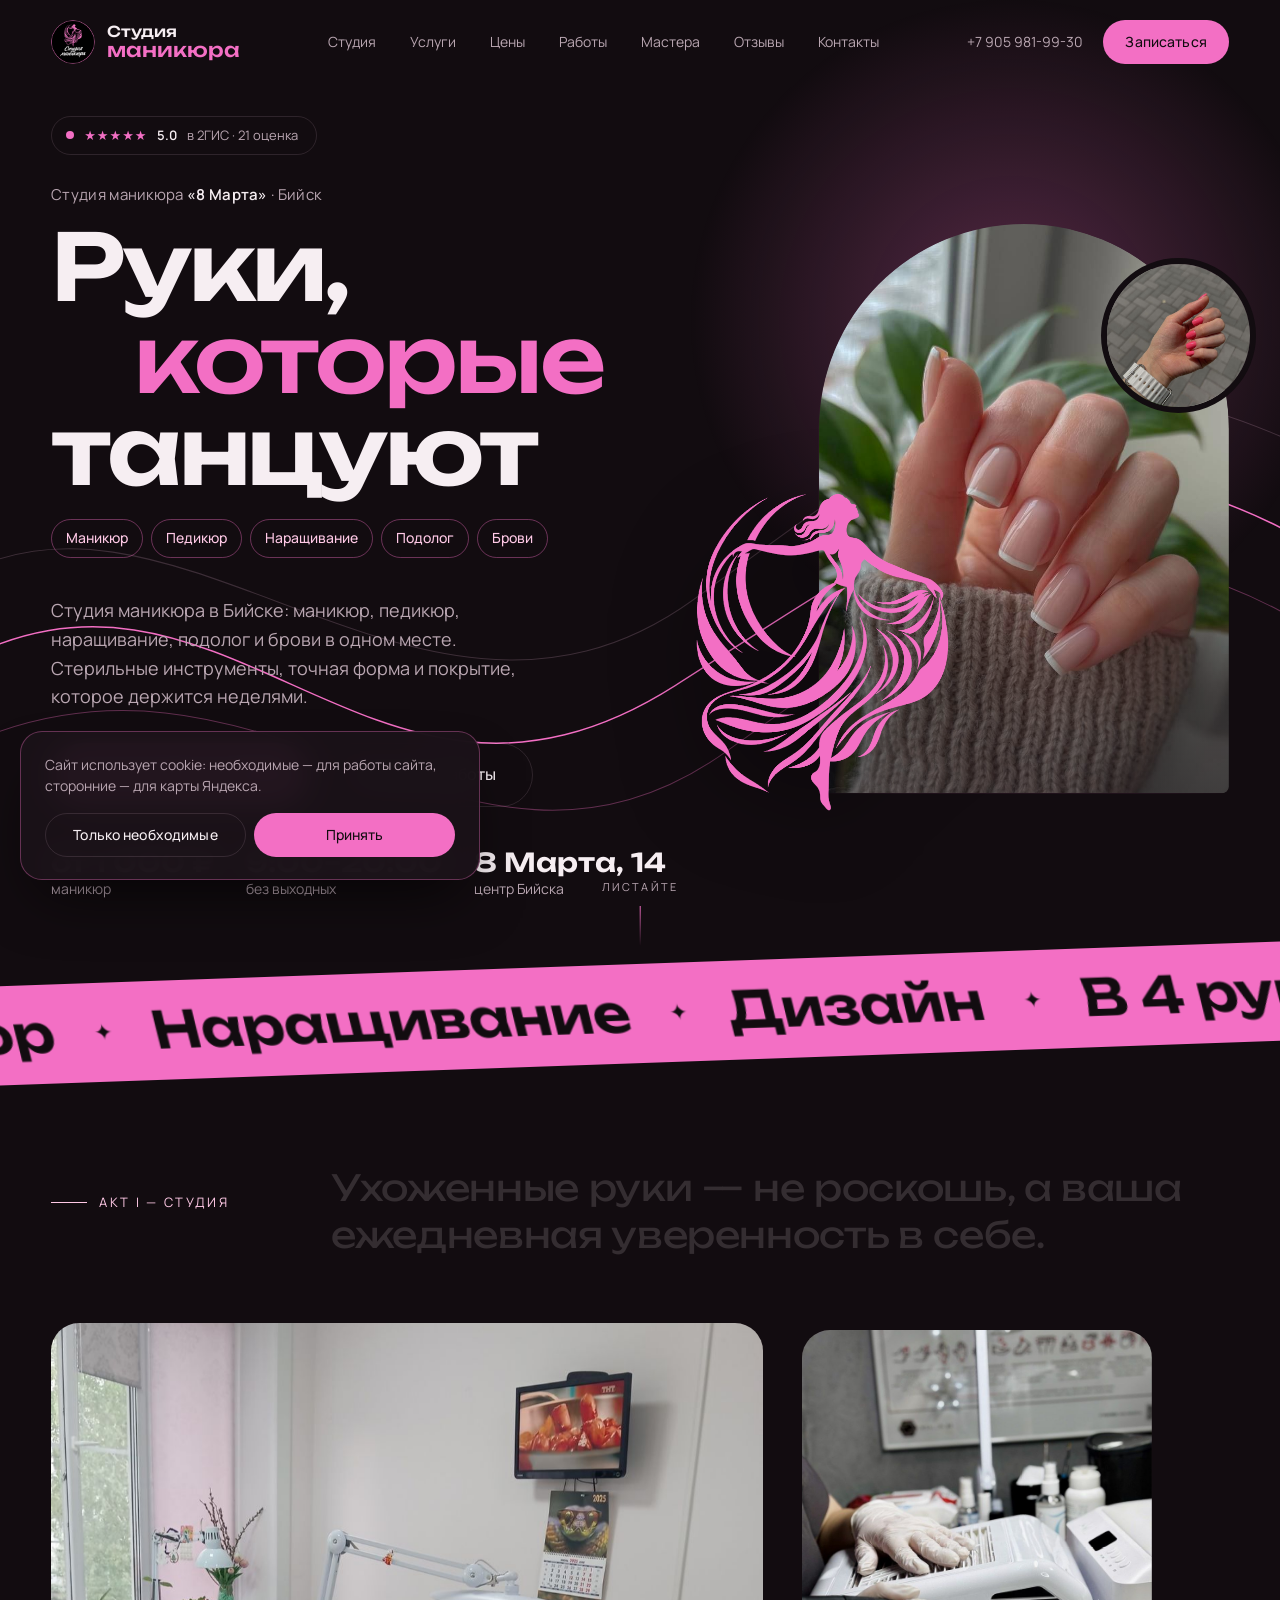
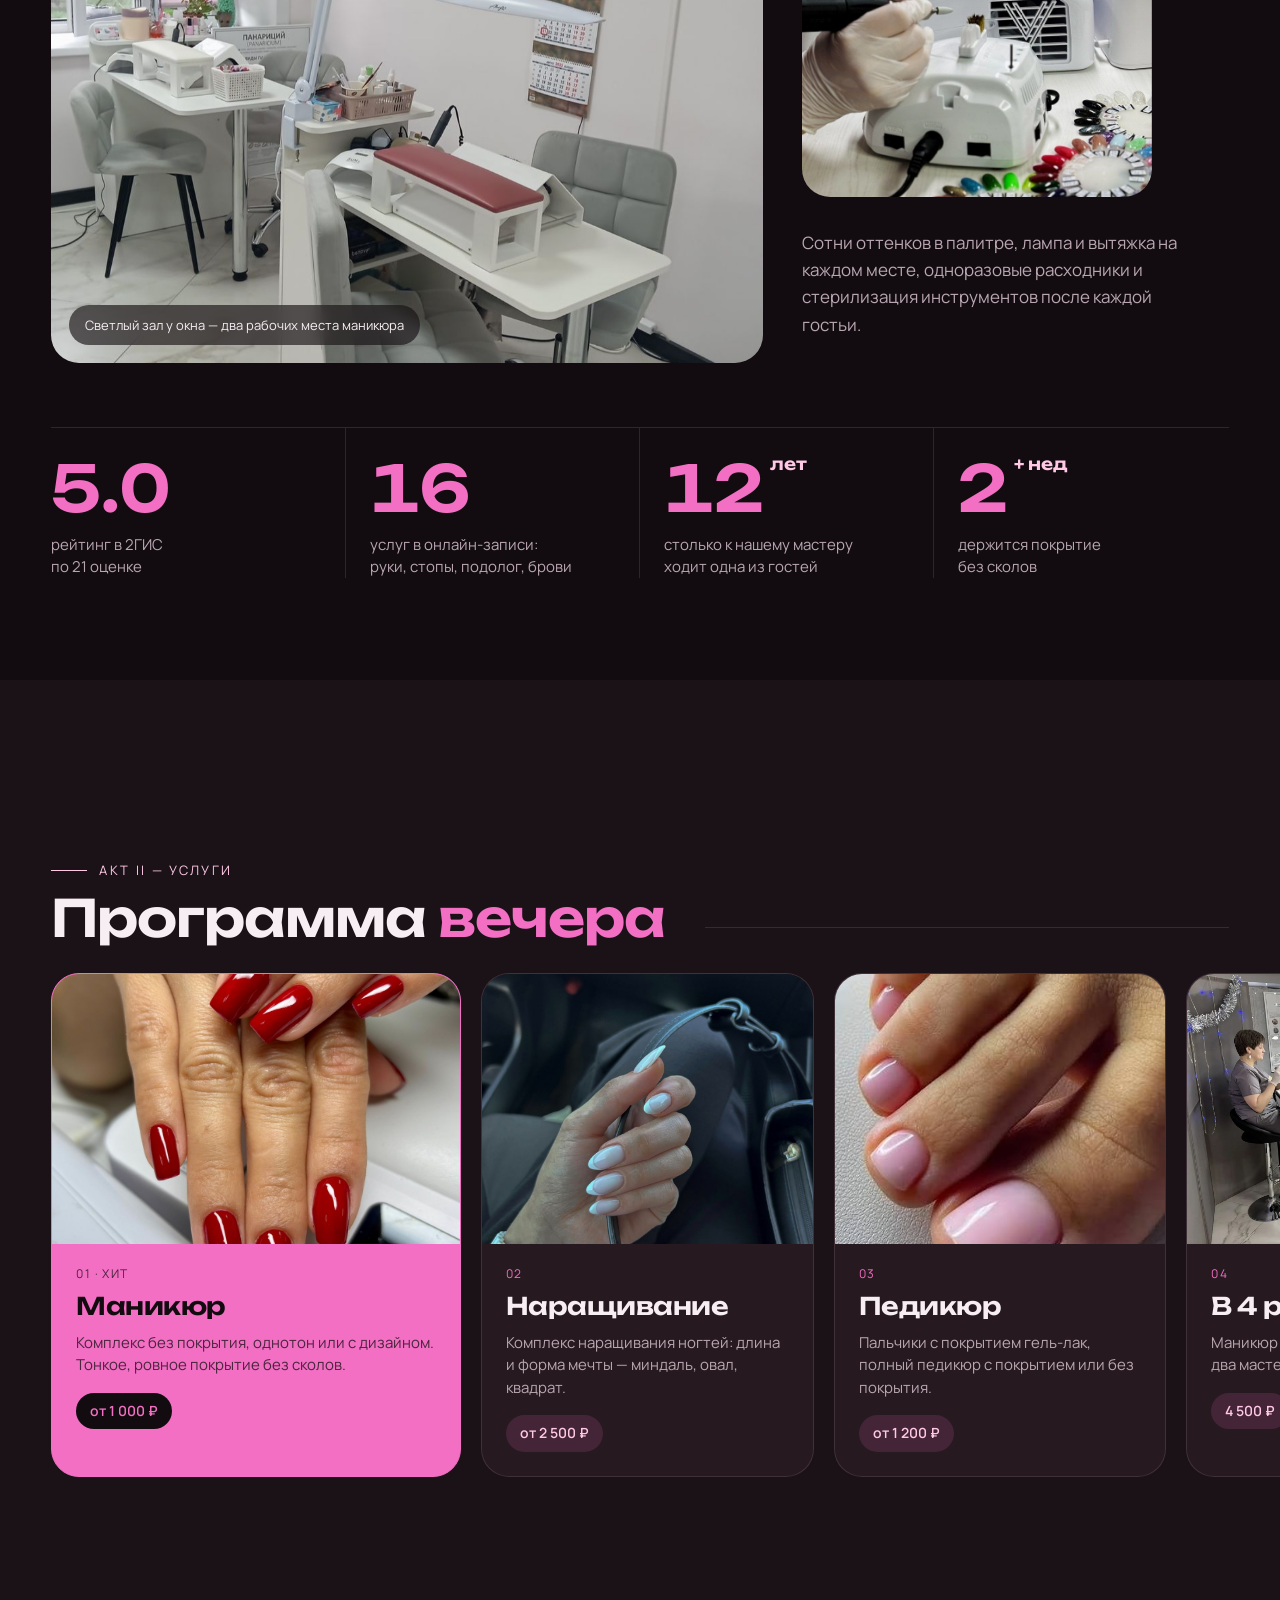
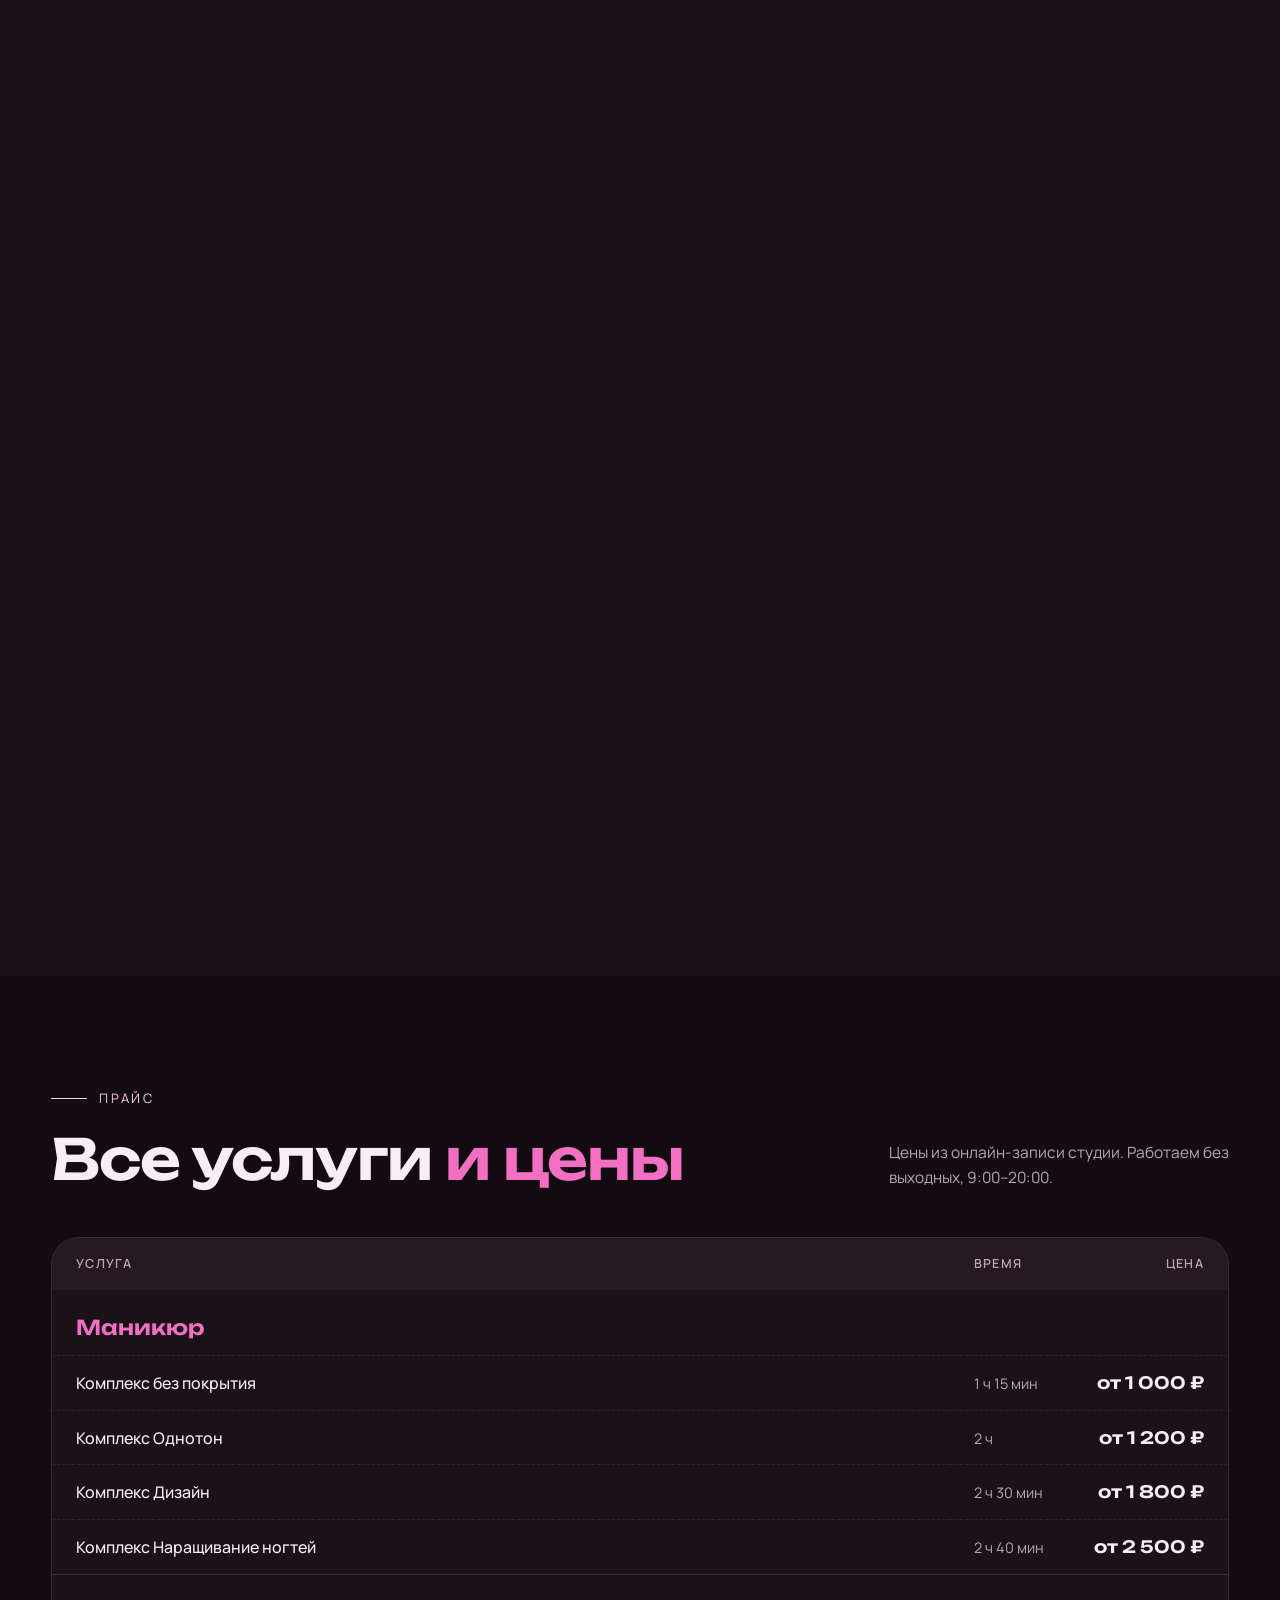
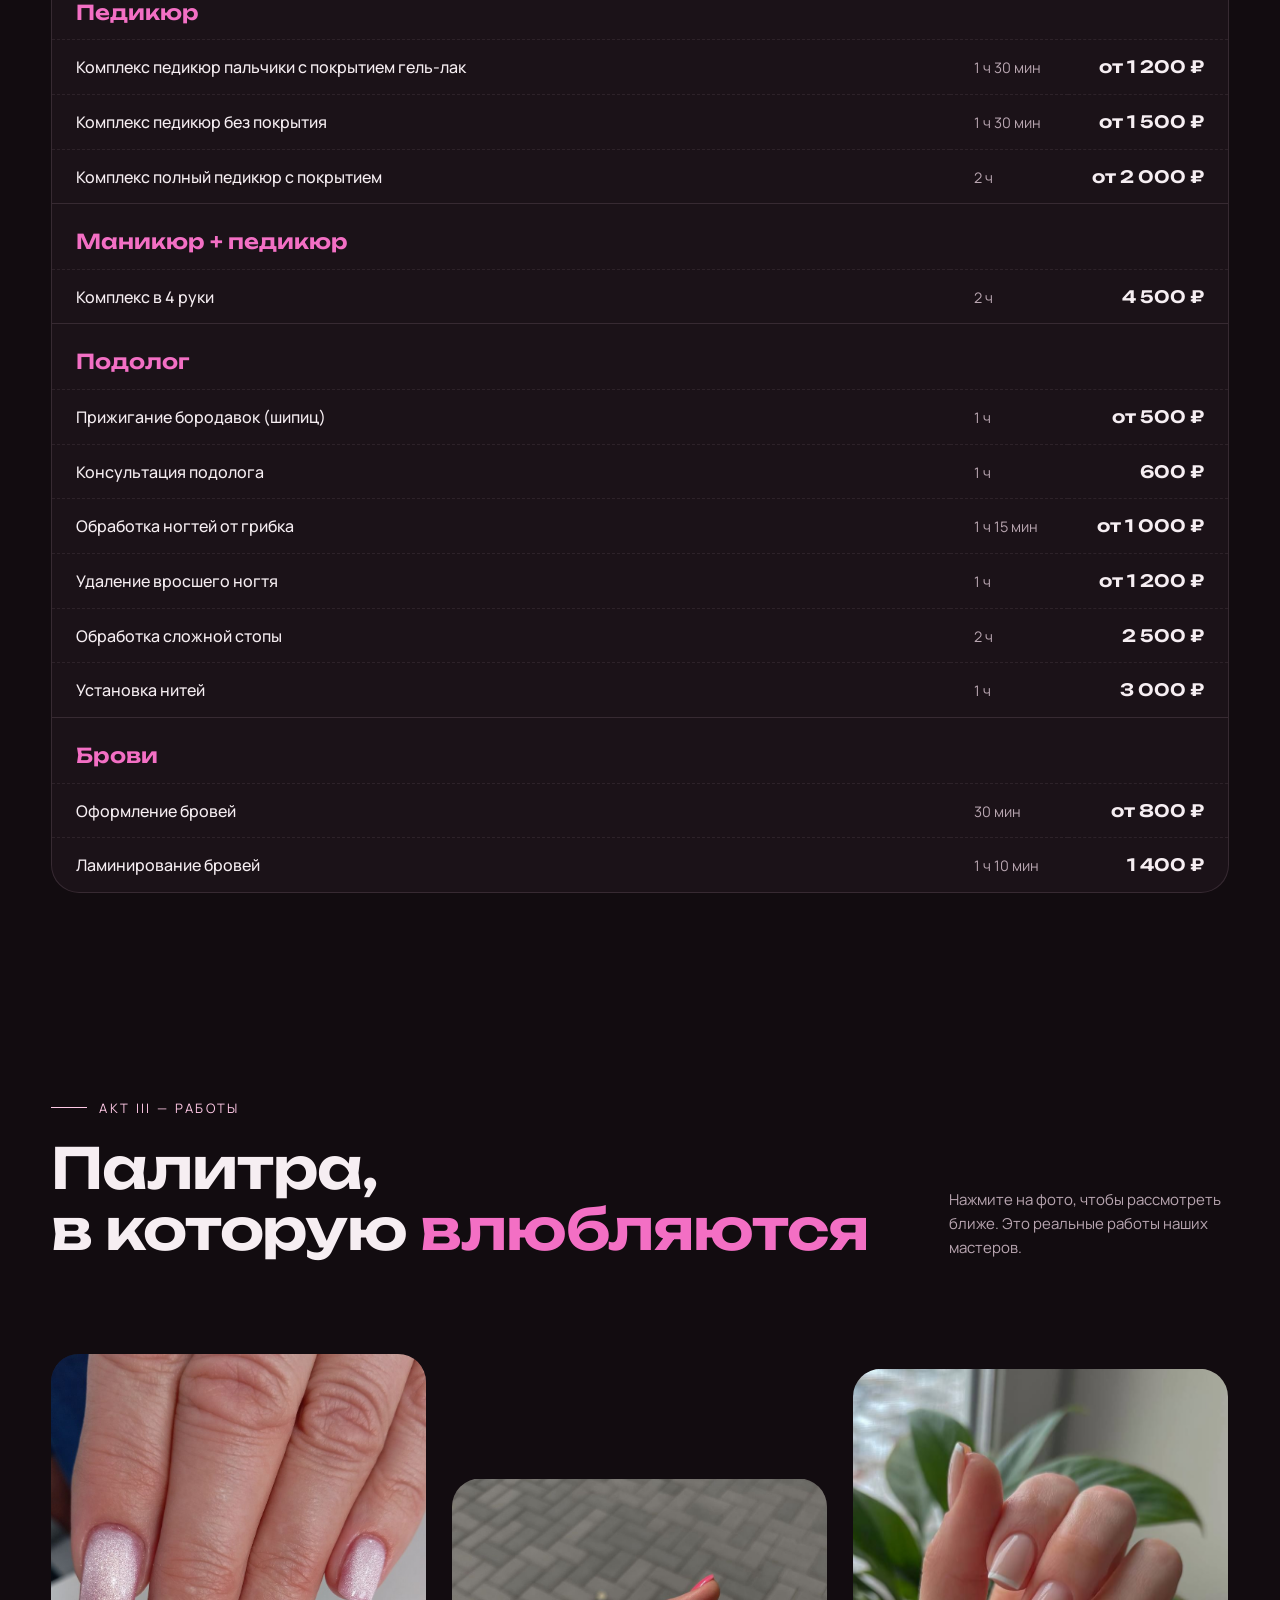
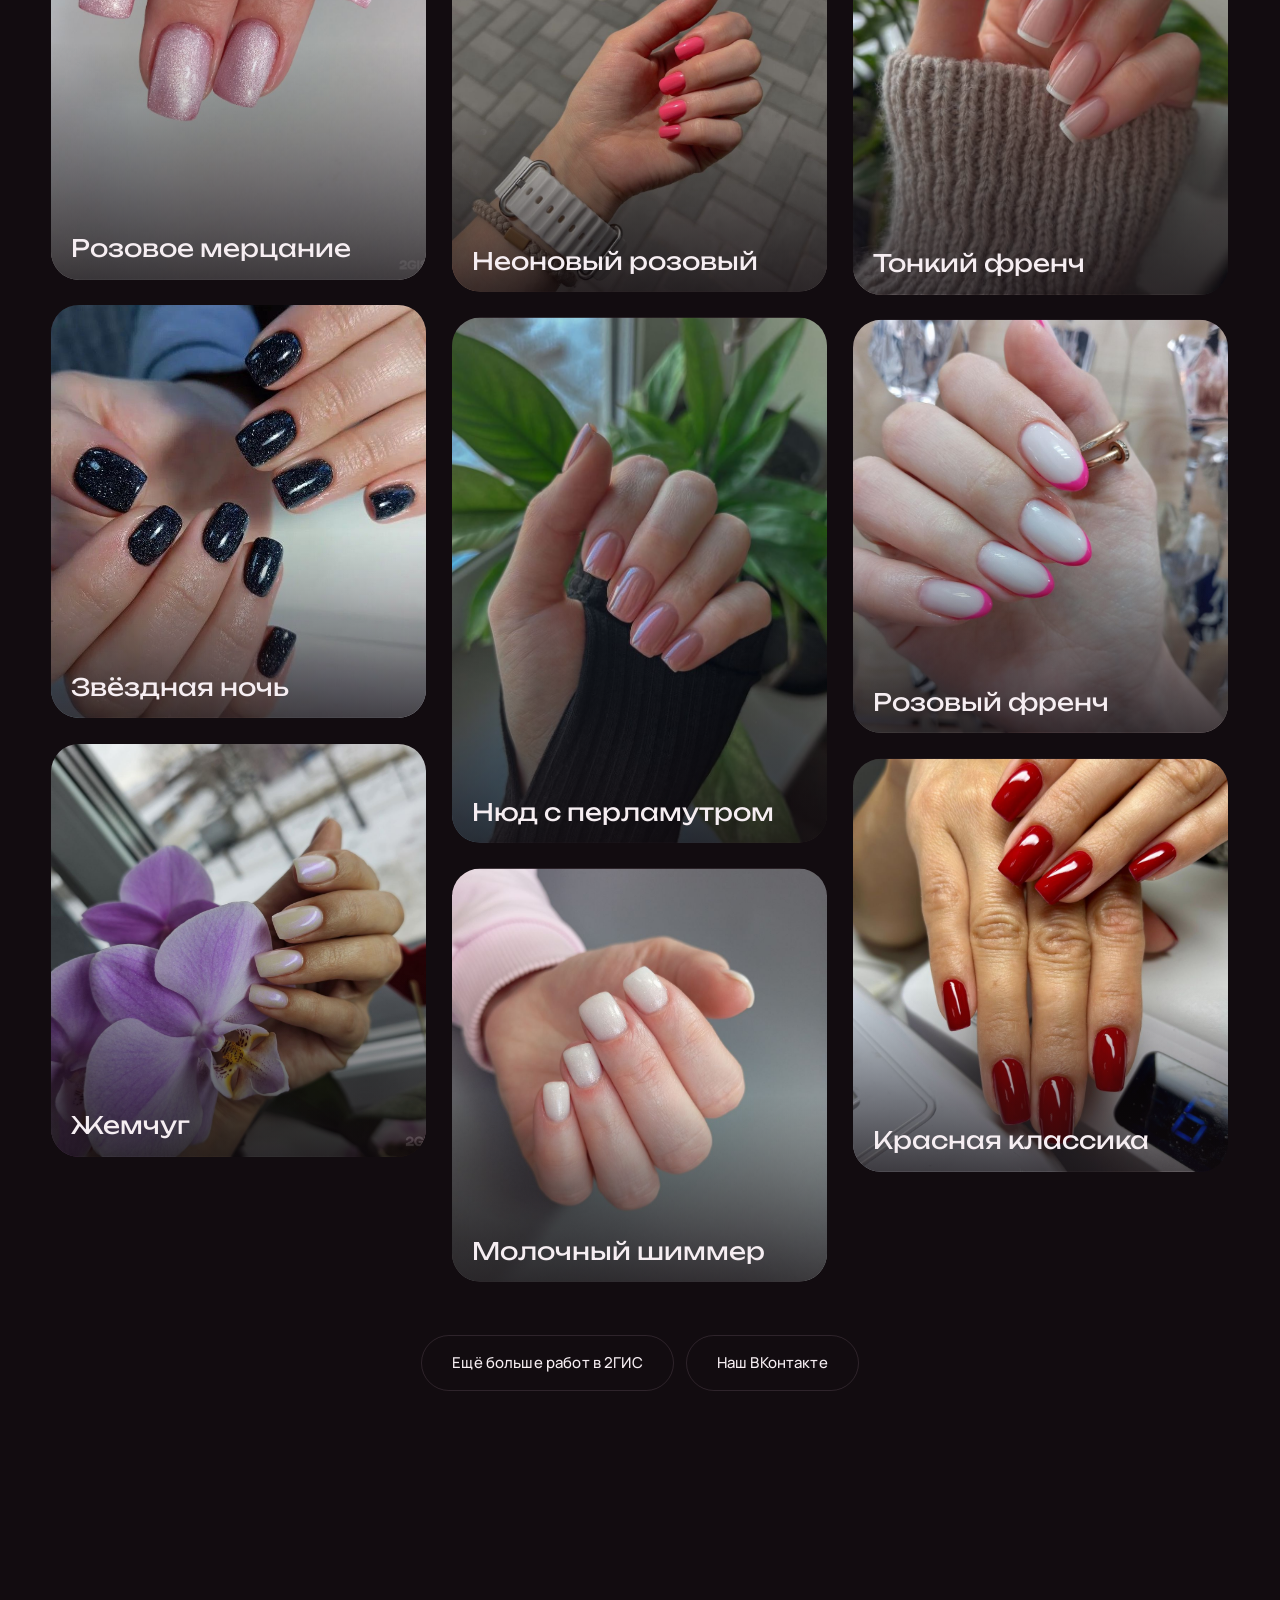
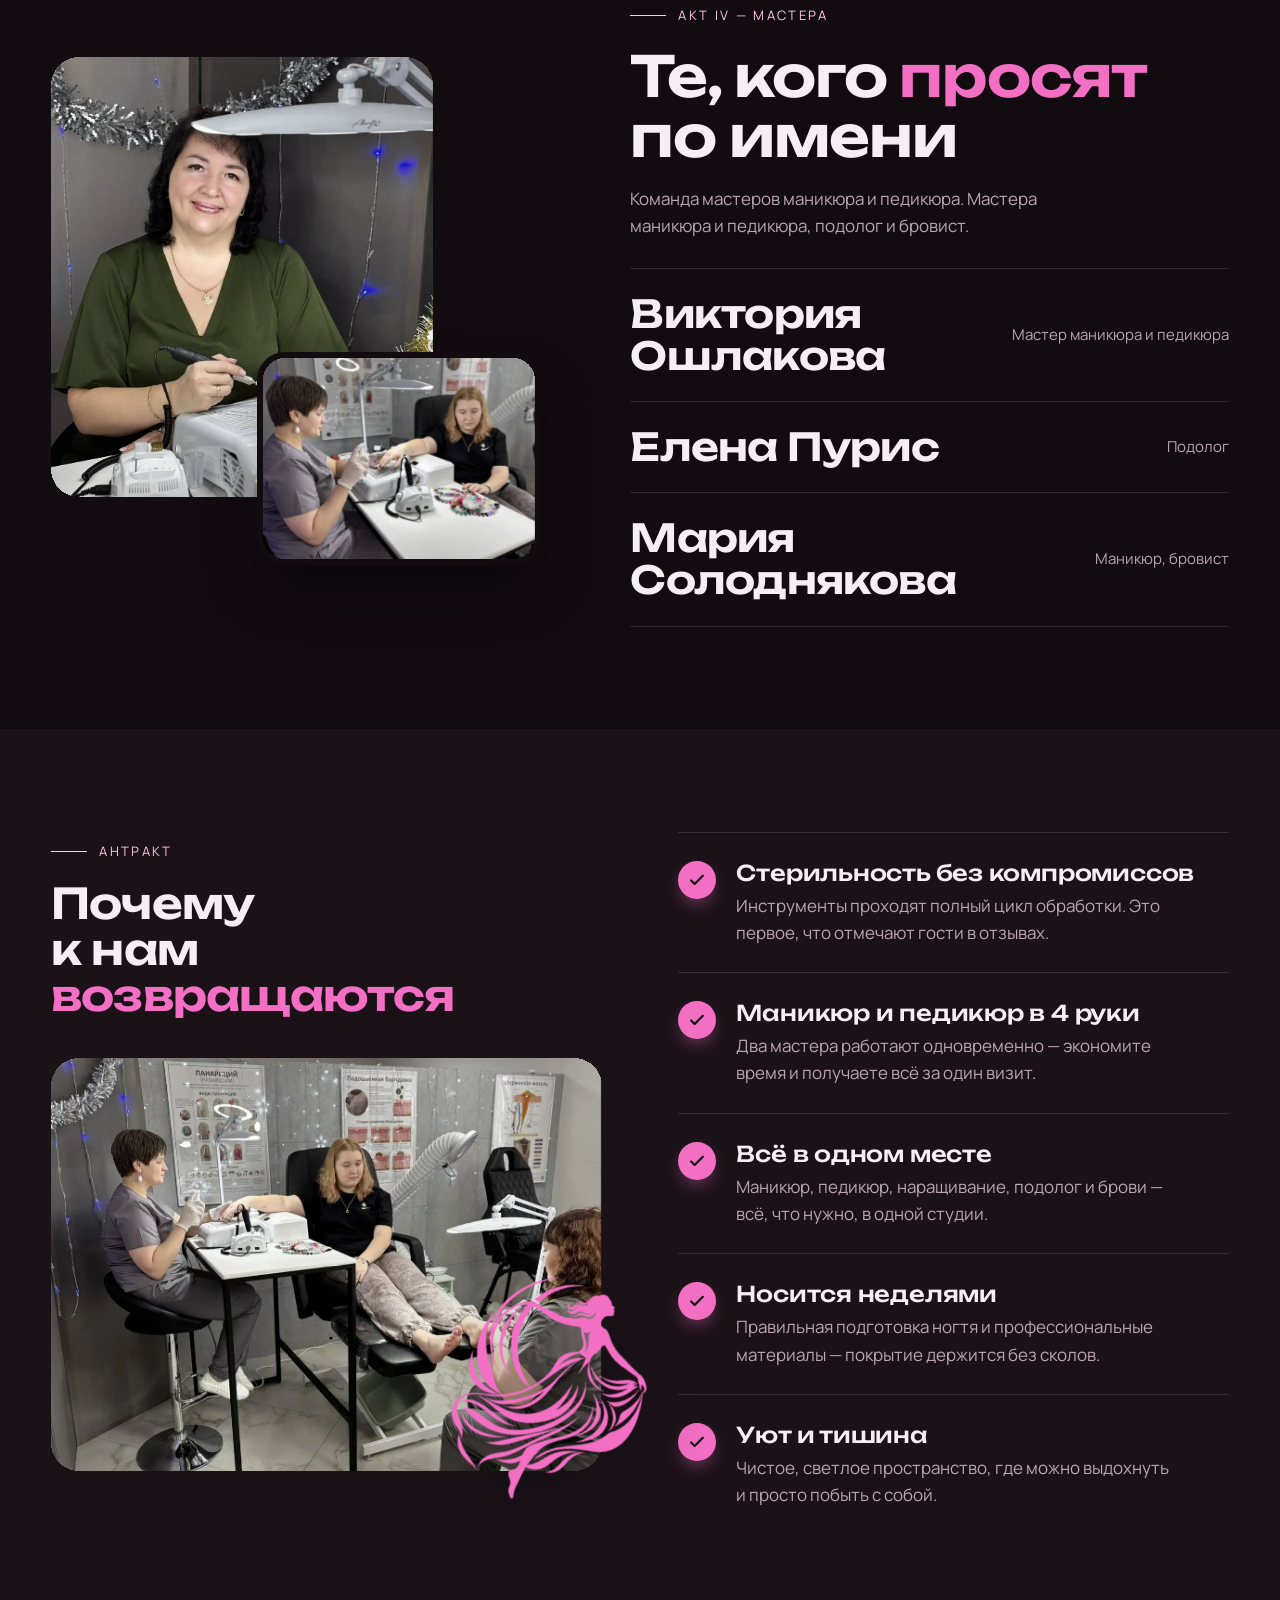
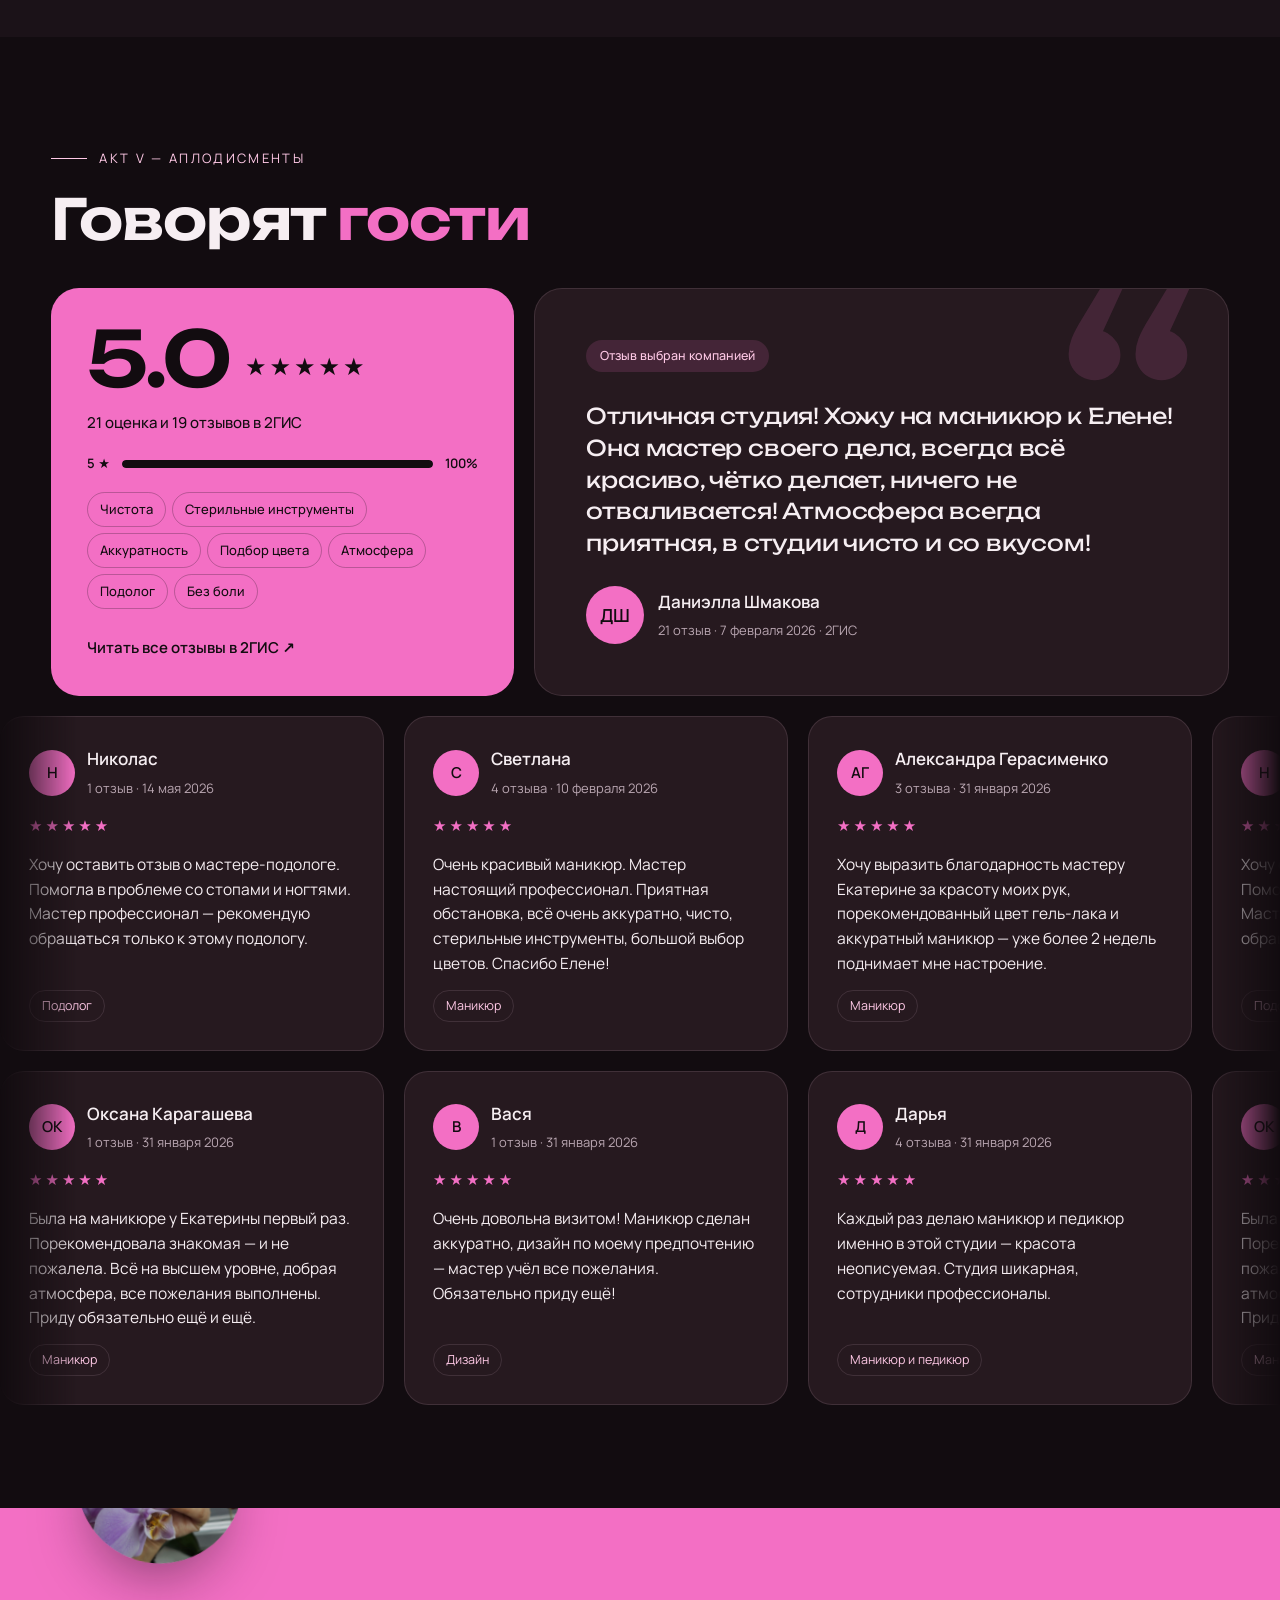
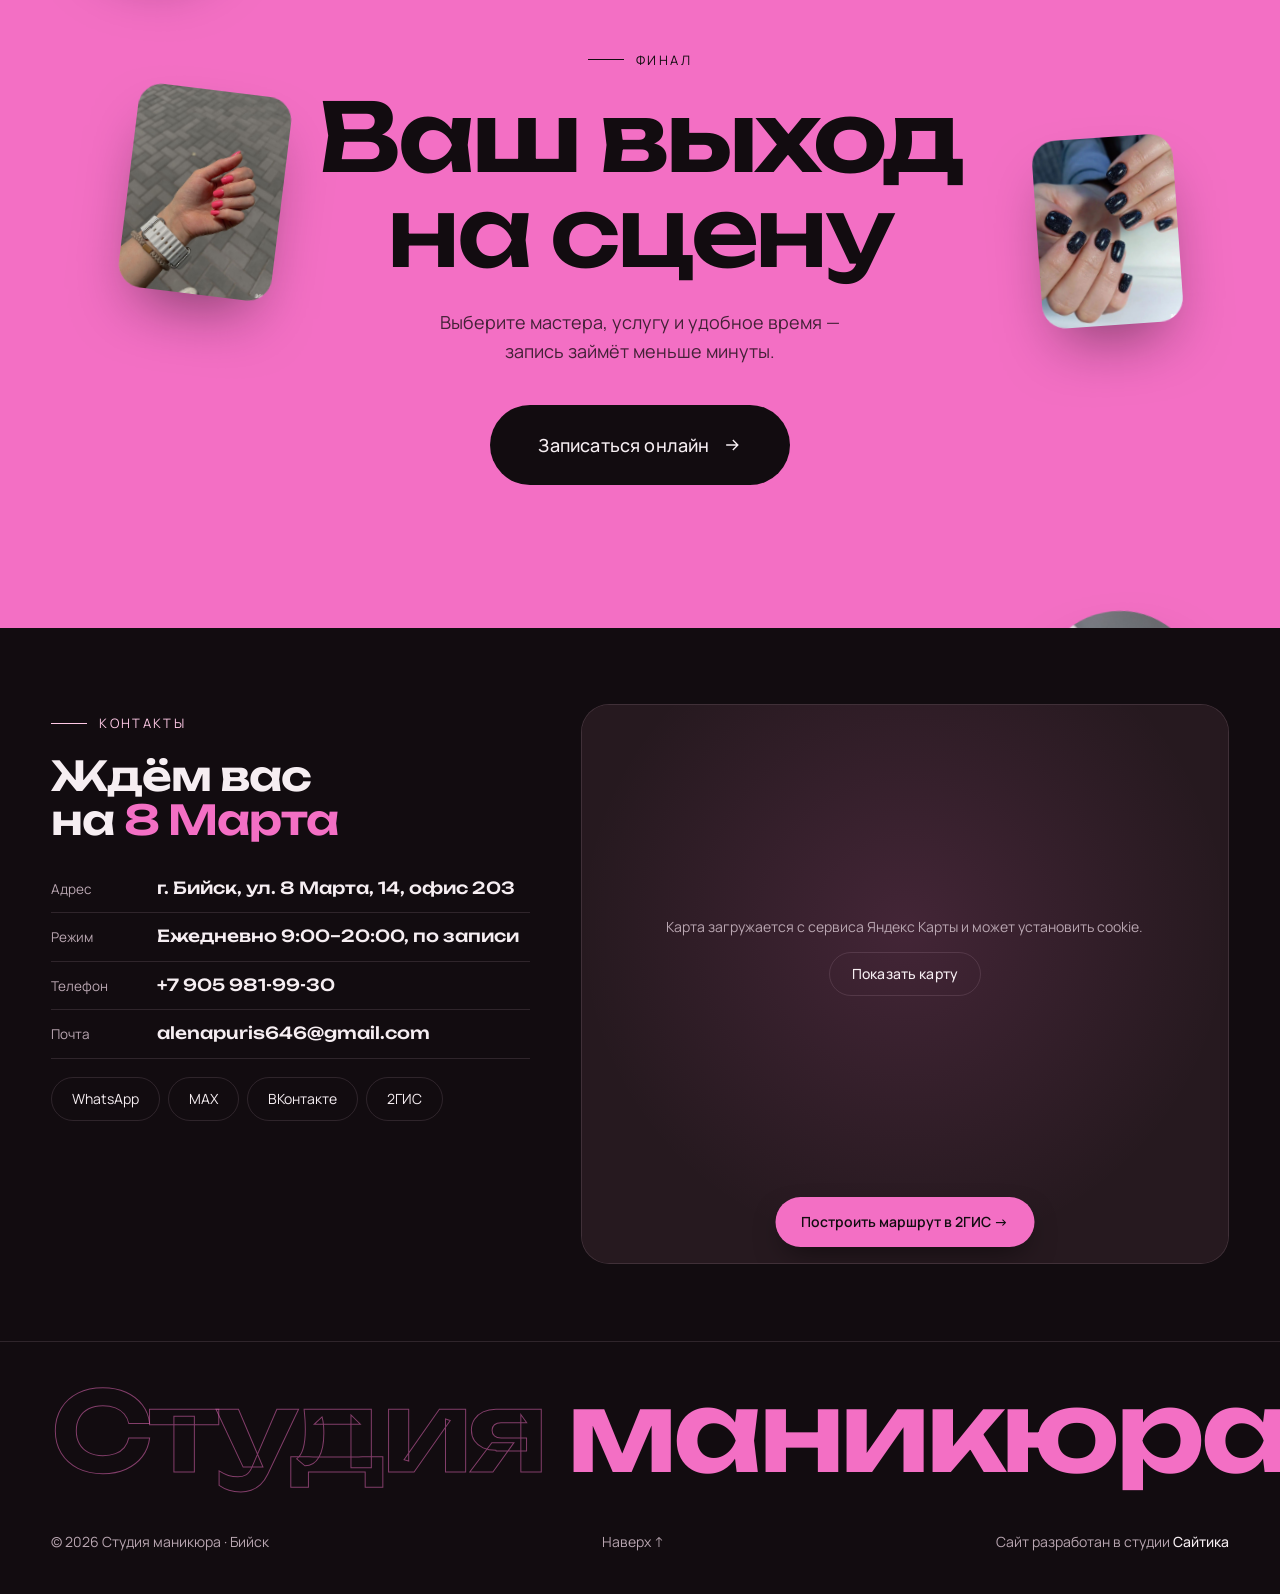
==== commit 9ae18696: "Услуги: карточки по высоте содержимого, фото по высоте экрана — ничего не обрезается Co-Authored-By:" ====
--- a/index.html
+++ b/index.html
@@ -103,7 +103,7 @@
   <link rel="preconnect" href="https://fonts.gstatic.com" crossorigin>
   <link href="https://fonts.googleapis.com/css2?family=Unbounded:wght@400;500;600;700&family=Manrope:wght@400;500;600;700&display=swap" rel="stylesheet">
   <link rel="preload" as="image" href="assets/images/nails-french.jpg">
-  <link rel="stylesheet" href="style.css?v=20261124j">
+  <link rel="stylesheet" href="style.css?v=20261124k">
 </head>
 <body class="is-loading">
 
@@ -711,6 +711,6 @@
     <svg viewBox="0 0 24 24" aria-hidden="true"><path d="M5 12h14M13 6l6 6-6 6"/></svg>
   </a>
 
-  <script src="assets/js/main.js?v=20261124j" defer></script>
+  <script src="assets/js/main.js?v=20261124k" defer></script>
 </body>
 </html>
--- a/style.css
+++ b/style.css
@@ -2,10 +2,10 @@
    Студия маникюра · Бийск
    Главный файл стилей — подключает все модули из assets/css
    ========================================================= */
-@import url("assets/css/base.css?v=20261124j");
-@import url("assets/css/components.css?v=20261124j");
-@import url("assets/css/header.css?v=20261124j");
-@import url("assets/css/sections.css?v=20261124j");
-@import url("assets/css/motion.css?v=20261124j");
-@import url("assets/css/legal.css?v=20261124j");
-@import url("assets/css/responsive.css?v=20261124j");
+@import url("assets/css/base.css?v=20261124k");
+@import url("assets/css/components.css?v=20261124k");
+@import url("assets/css/header.css?v=20261124k");
+@import url("assets/css/sections.css?v=20261124k");
+@import url("assets/css/motion.css?v=20261124k");
+@import url("assets/css/legal.css?v=20261124k");
+@import url("assets/css/responsive.css?v=20261124k");
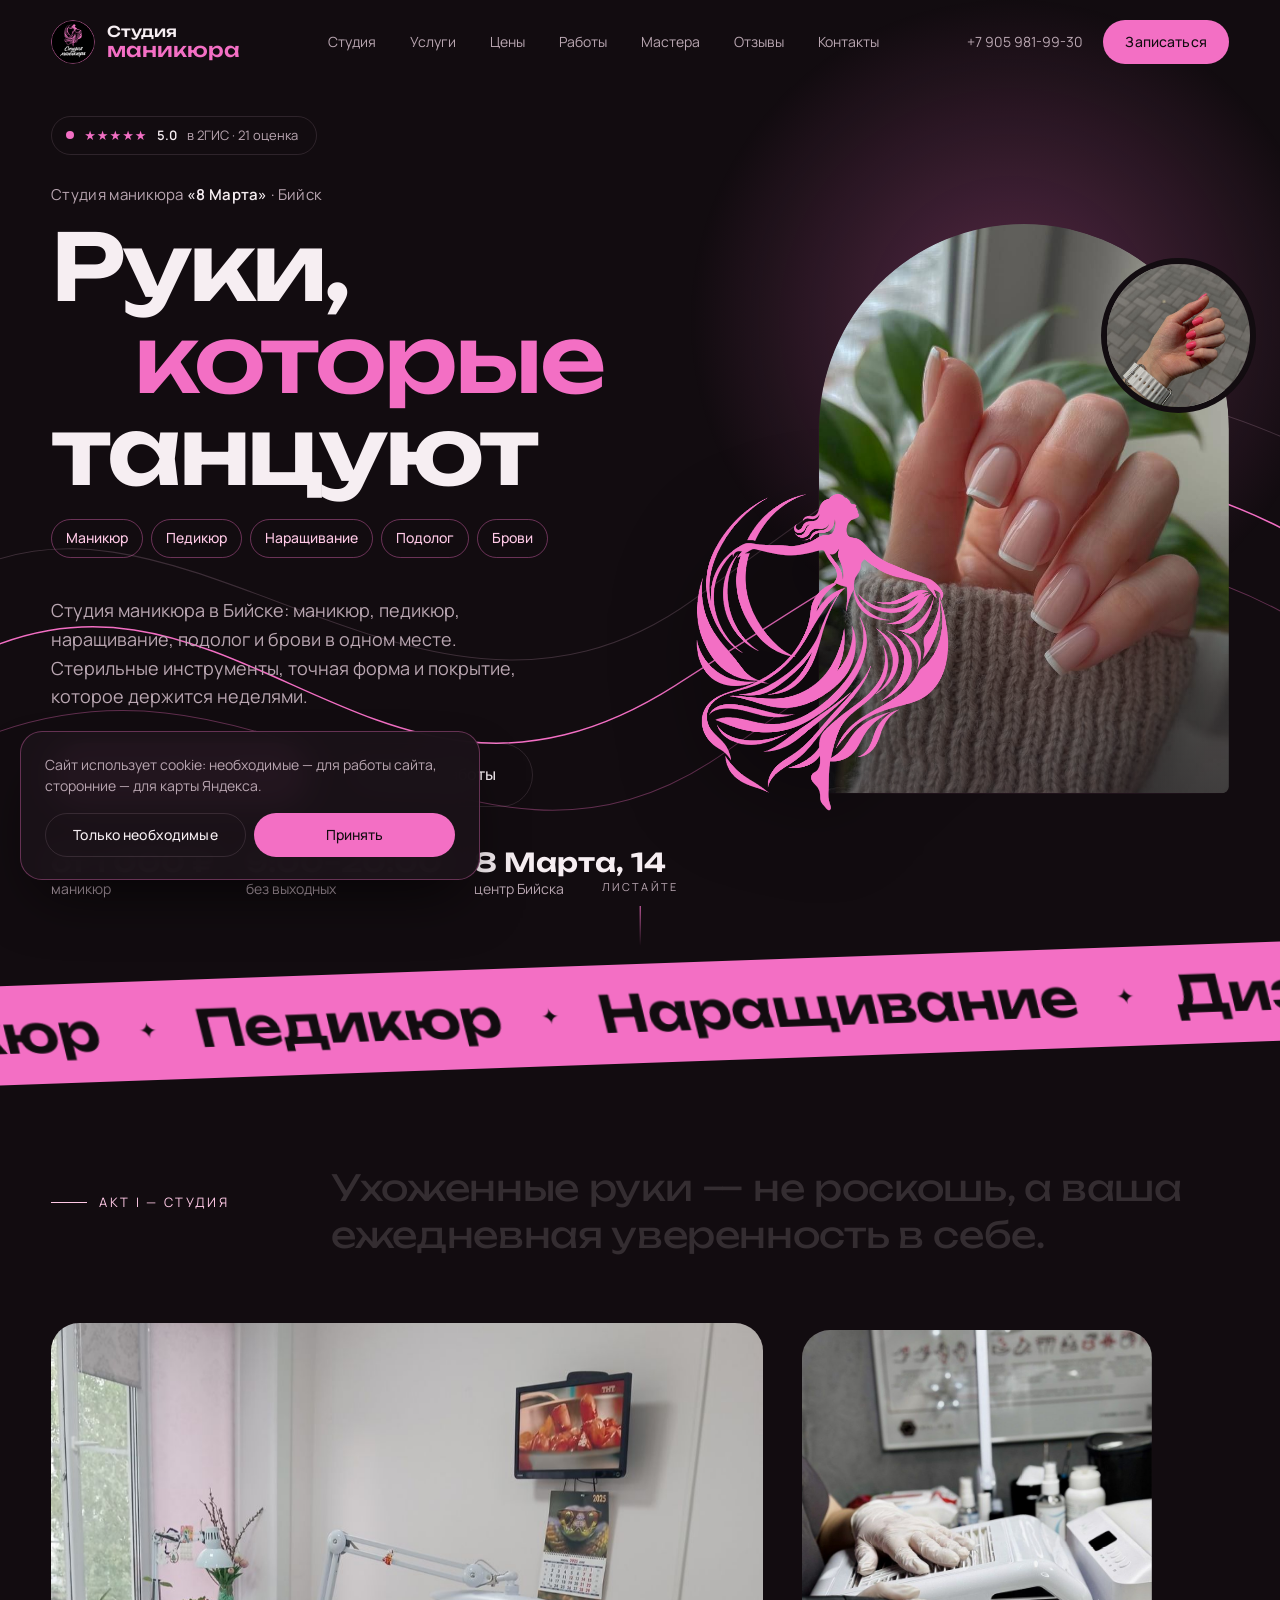
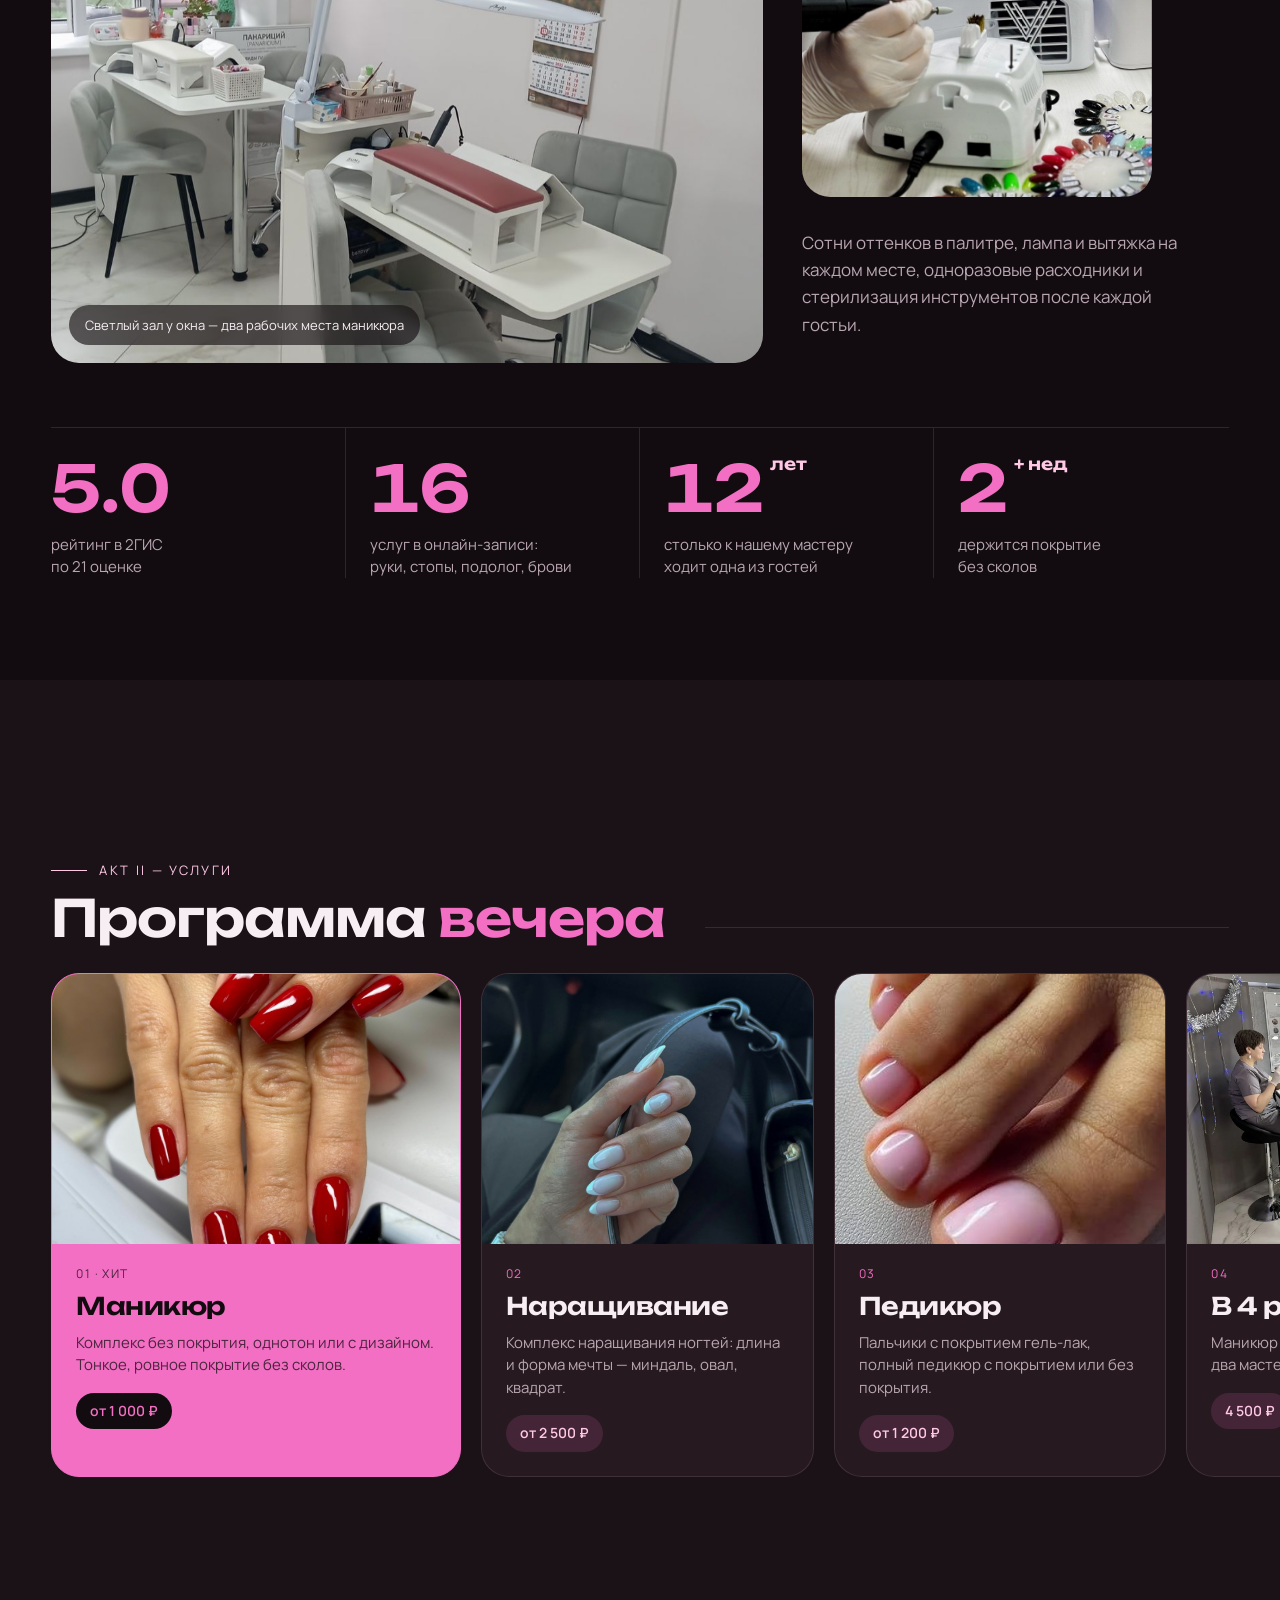
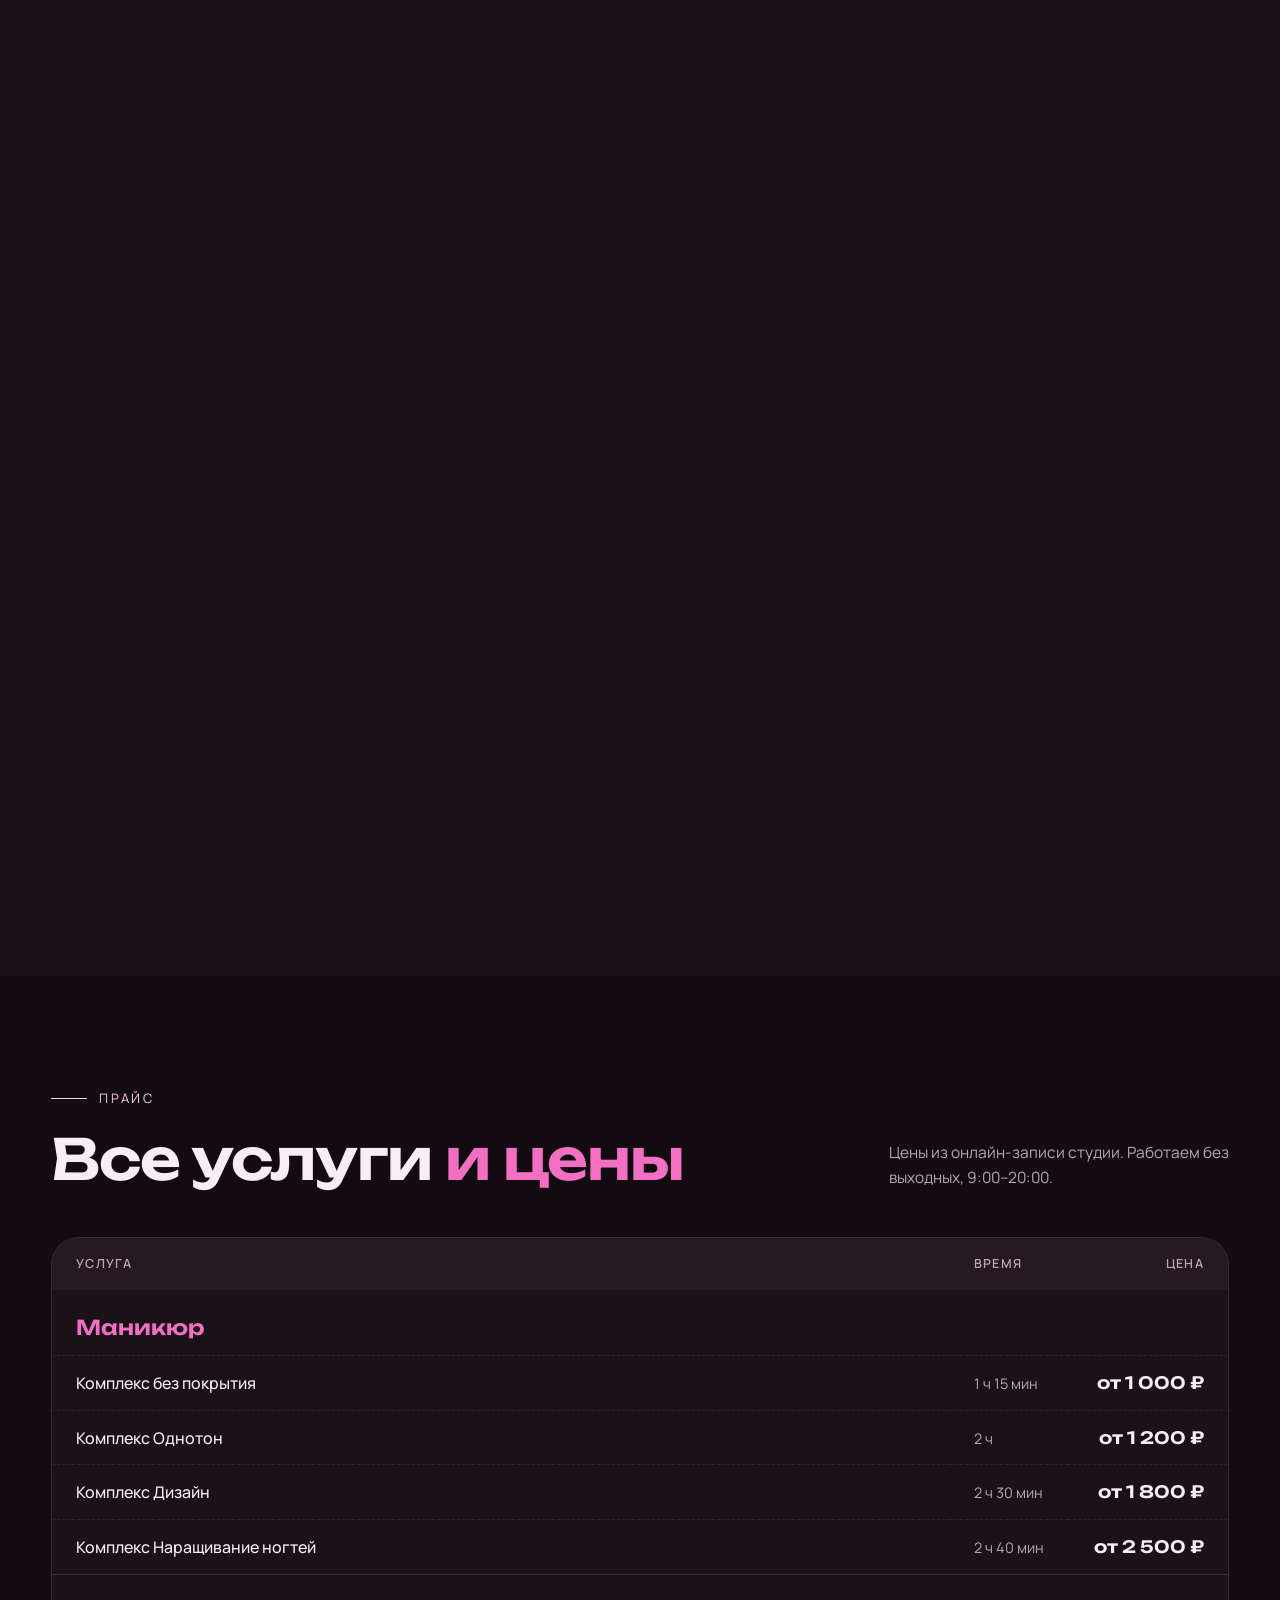
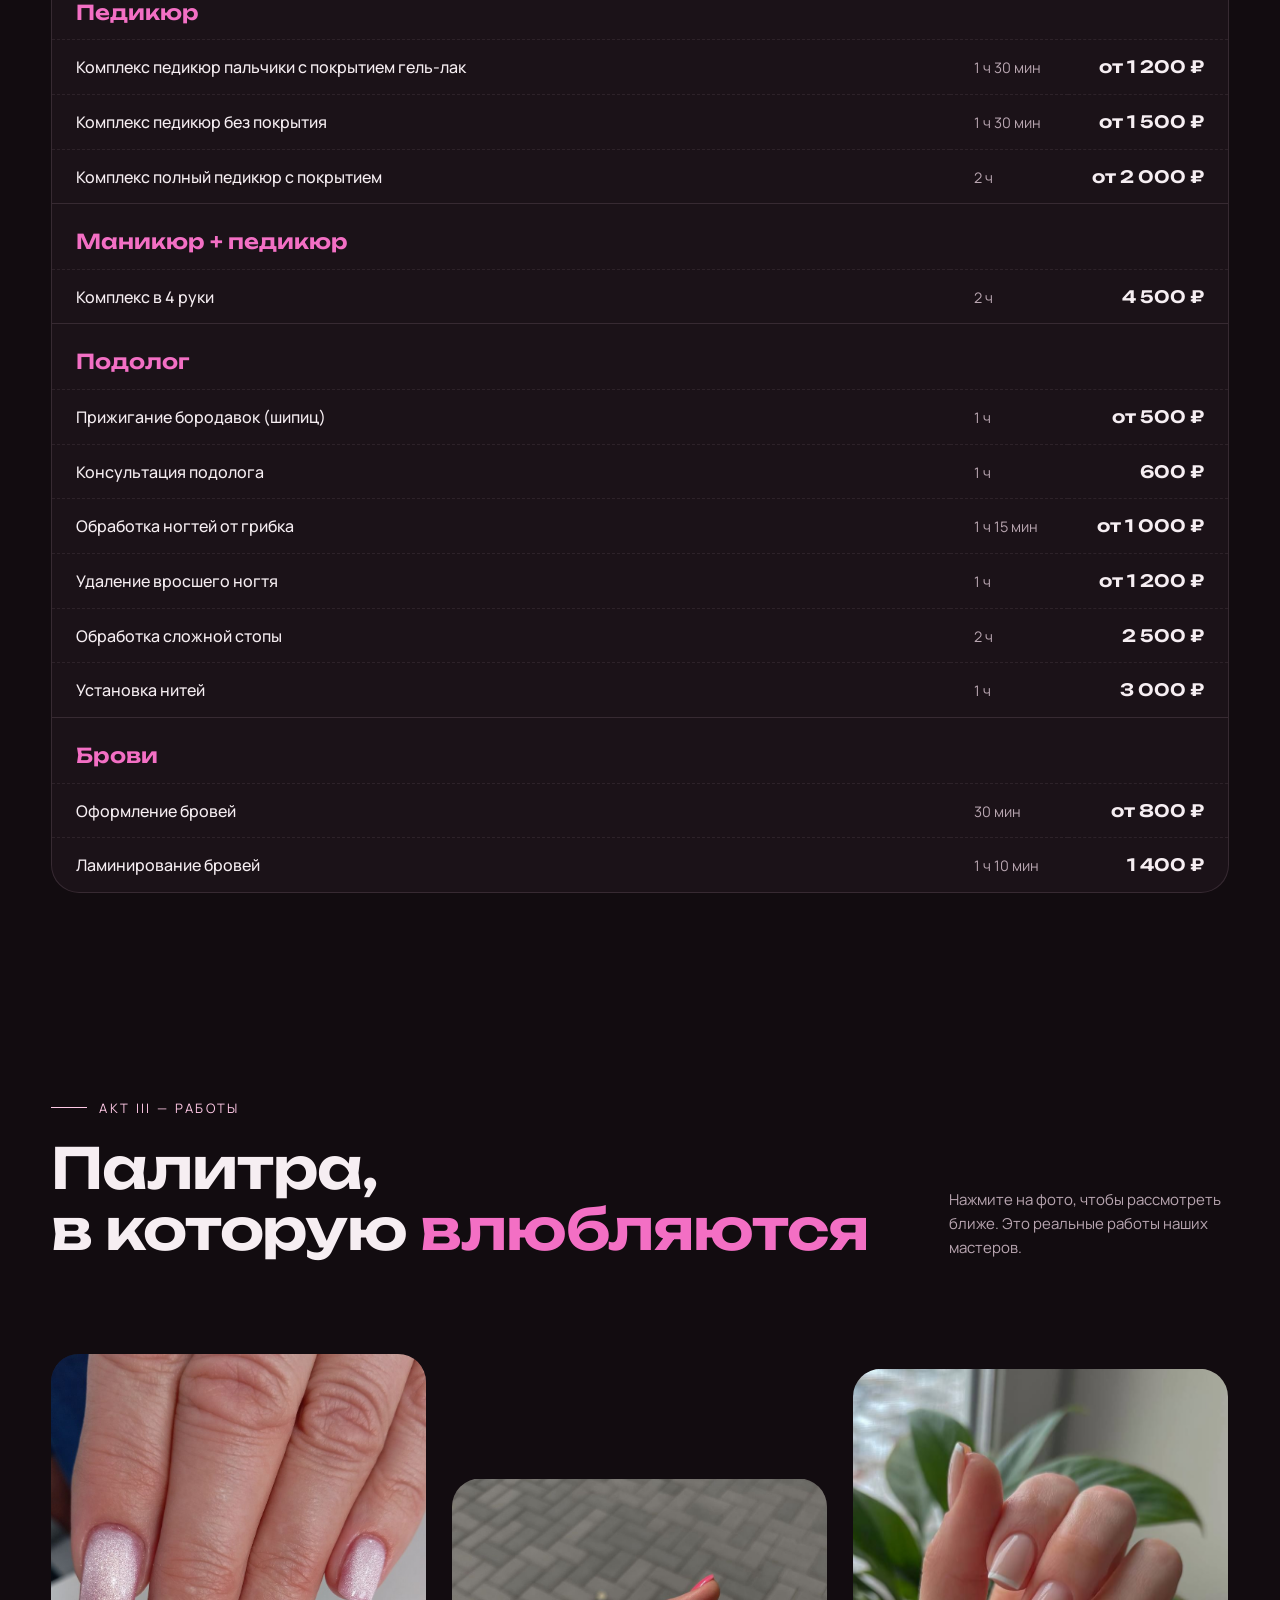
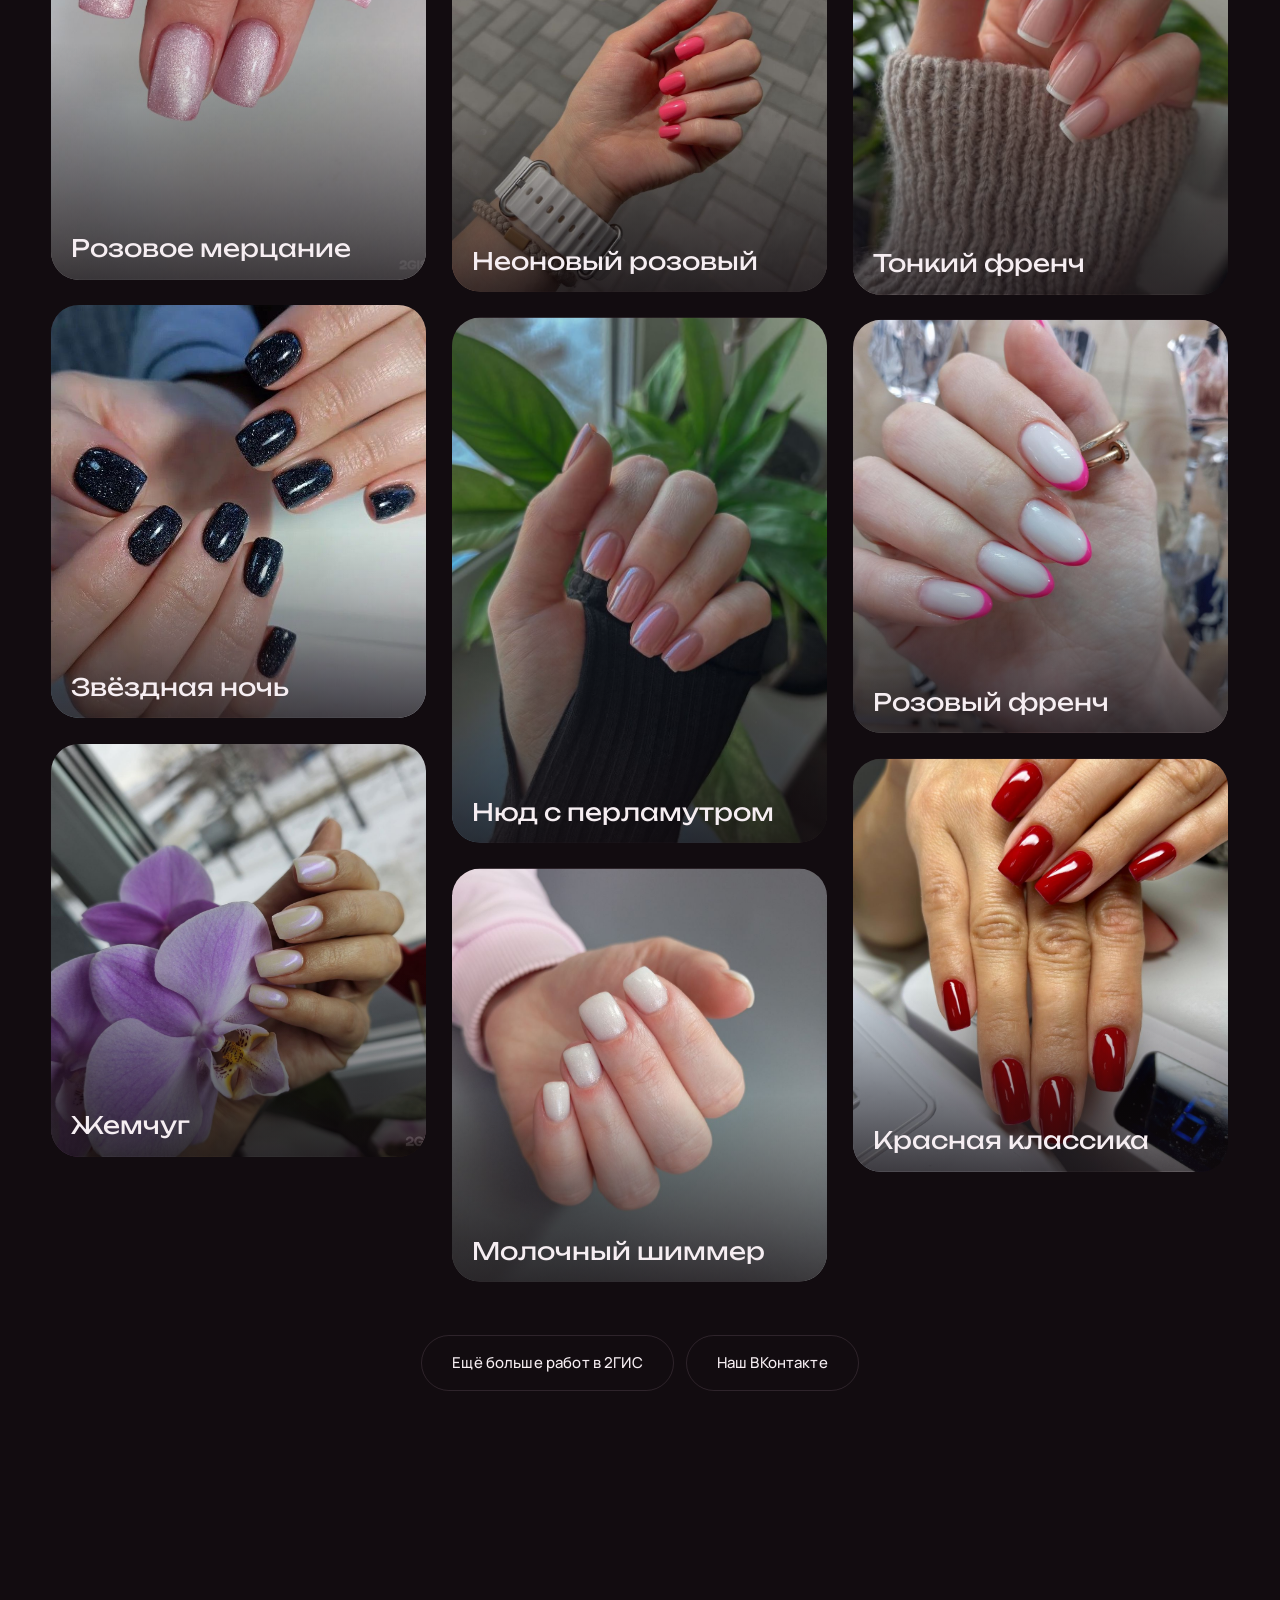
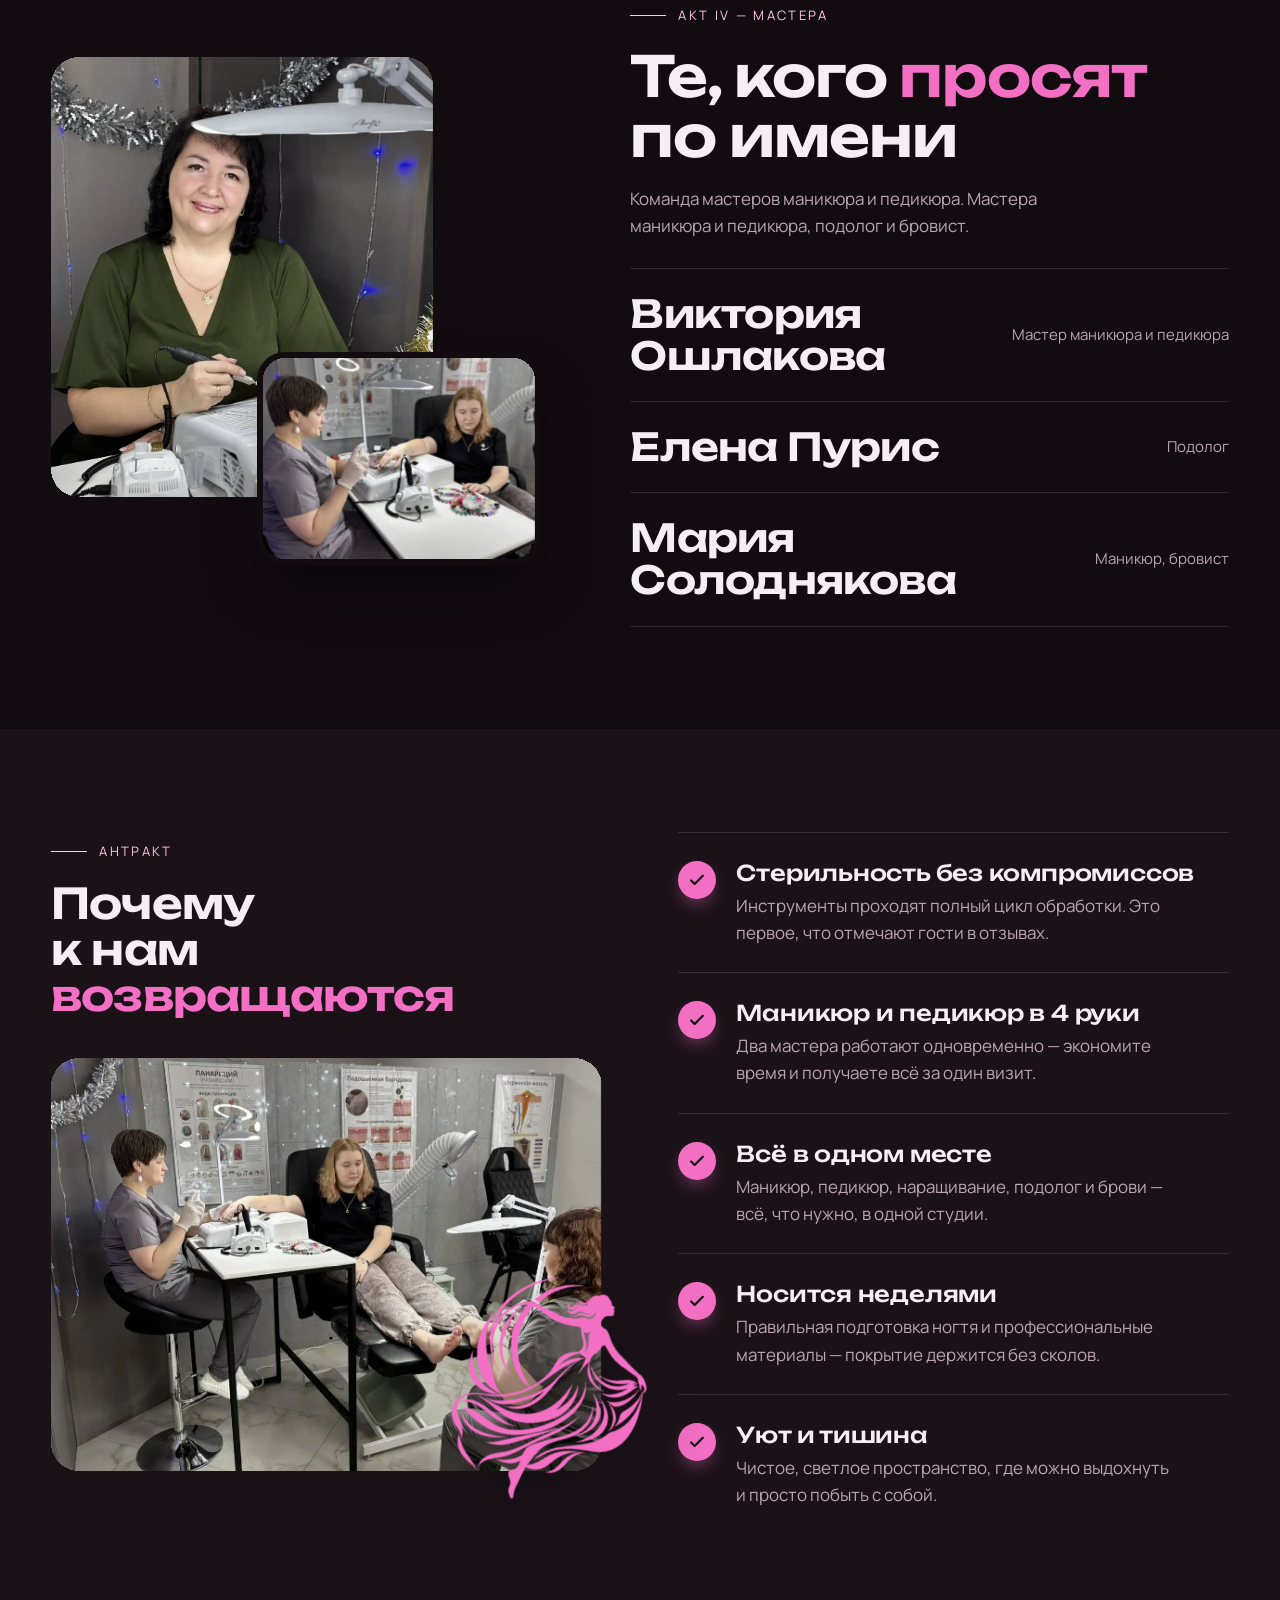
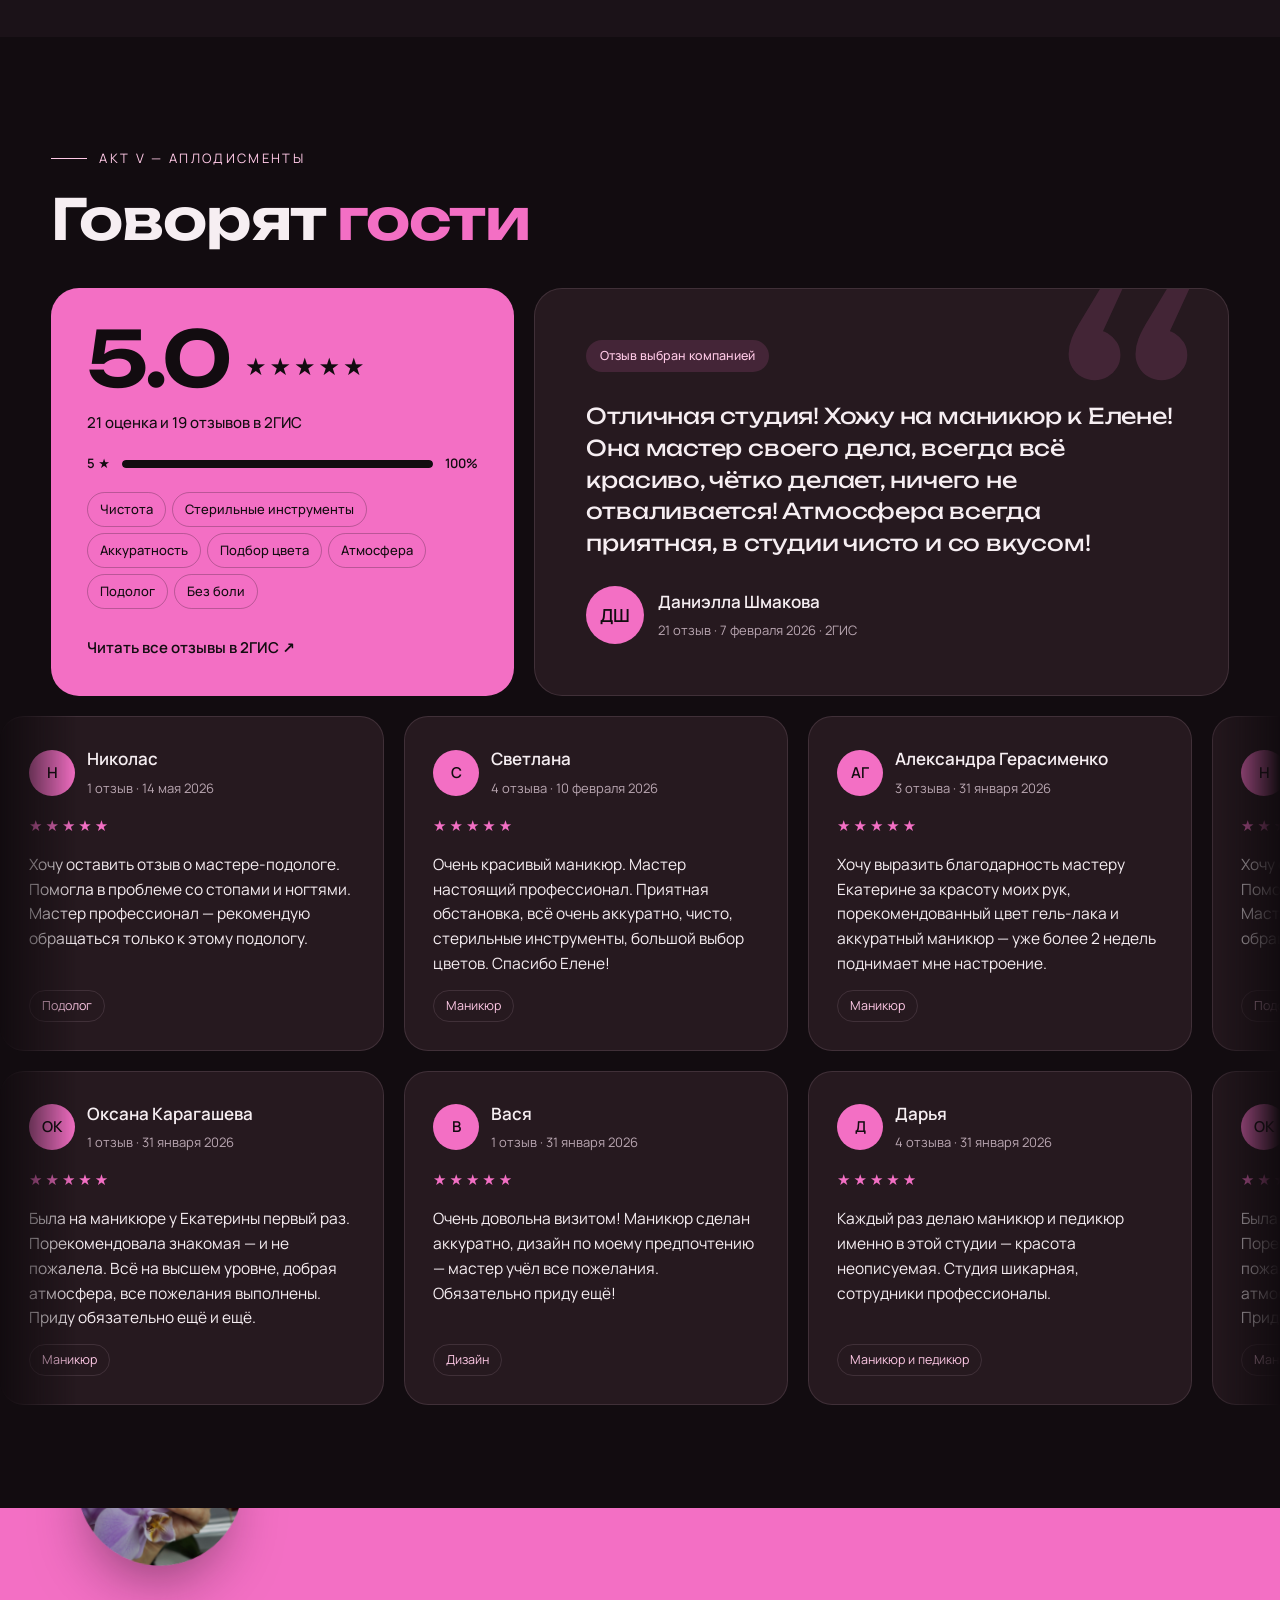
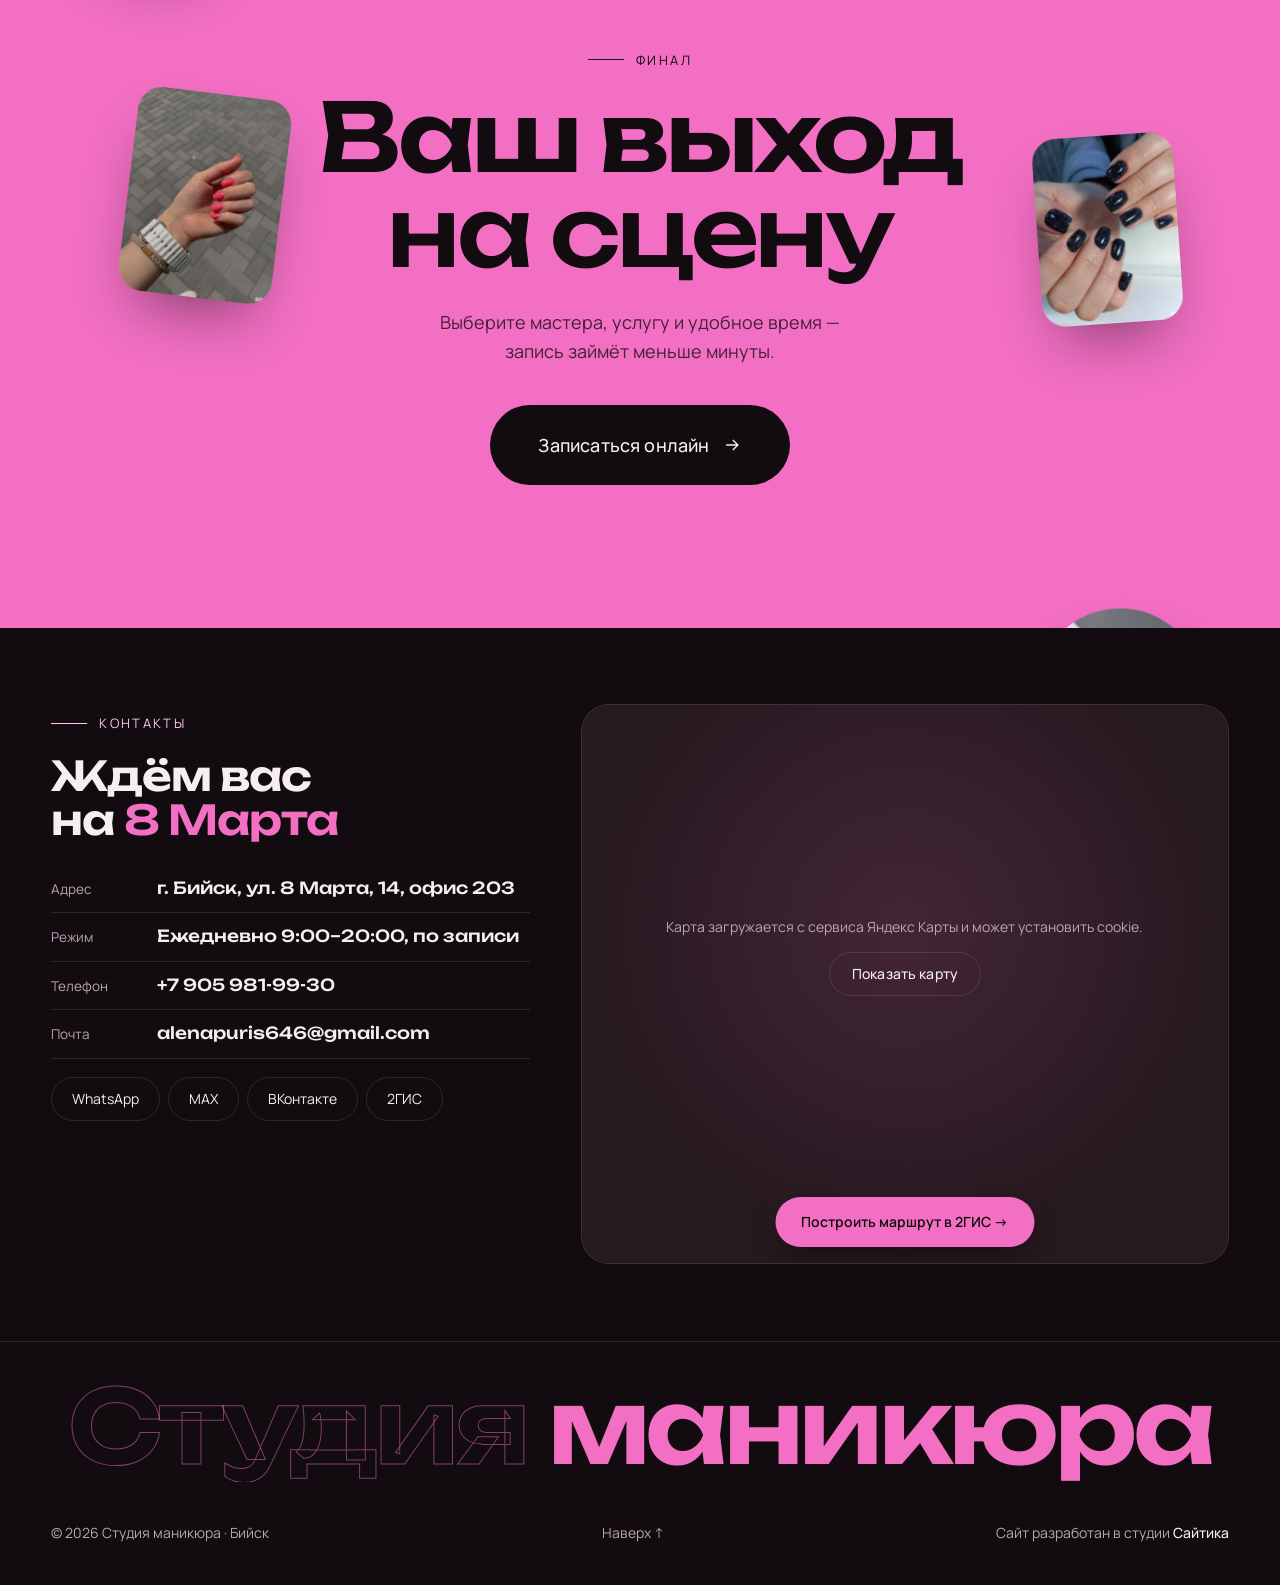
==== commit 8869d66f: "Подвал: большая надпись подгоняется под ширину экрана и не обрезается Co-Authored-By: Claude Opus 5." ====
--- a/index.html
+++ b/index.html
@@ -103,7 +103,7 @@
   <link rel="preconnect" href="https://fonts.gstatic.com" crossorigin>
   <link href="https://fonts.googleapis.com/css2?family=Unbounded:wght@400;500;600;700&family=Manrope:wght@400;500;600;700&display=swap" rel="stylesheet">
   <link rel="preload" as="image" href="assets/images/nails-french.jpg">
-  <link rel="stylesheet" href="style.css?v=20261124k">
+  <link rel="stylesheet" href="style.css?v=20261124l">
 </head>
 <body class="is-loading">
 
@@ -711,6 +711,6 @@
     <svg viewBox="0 0 24 24" aria-hidden="true"><path d="M5 12h14M13 6l6 6-6 6"/></svg>
   </a>
 
-  <script src="assets/js/main.js?v=20261124k" defer></script>
+  <script src="assets/js/main.js?v=20261124l" defer></script>
 </body>
 </html>
--- a/style.css
+++ b/style.css
@@ -2,10 +2,10 @@
    Студия маникюра · Бийск
    Главный файл стилей — подключает все модули из assets/css
    ========================================================= */
-@import url("assets/css/base.css?v=20261124k");
-@import url("assets/css/components.css?v=20261124k");
-@import url("assets/css/header.css?v=20261124k");
-@import url("assets/css/sections.css?v=20261124k");
-@import url("assets/css/motion.css?v=20261124k");
-@import url("assets/css/legal.css?v=20261124k");
-@import url("assets/css/responsive.css?v=20261124k");
+@import url("assets/css/base.css?v=20261124l");
+@import url("assets/css/components.css?v=20261124l");
+@import url("assets/css/header.css?v=20261124l");
+@import url("assets/css/sections.css?v=20261124l");
+@import url("assets/css/motion.css?v=20261124l");
+@import url("assets/css/legal.css?v=20261124l");
+@import url("assets/css/responsive.css?v=20261124l");
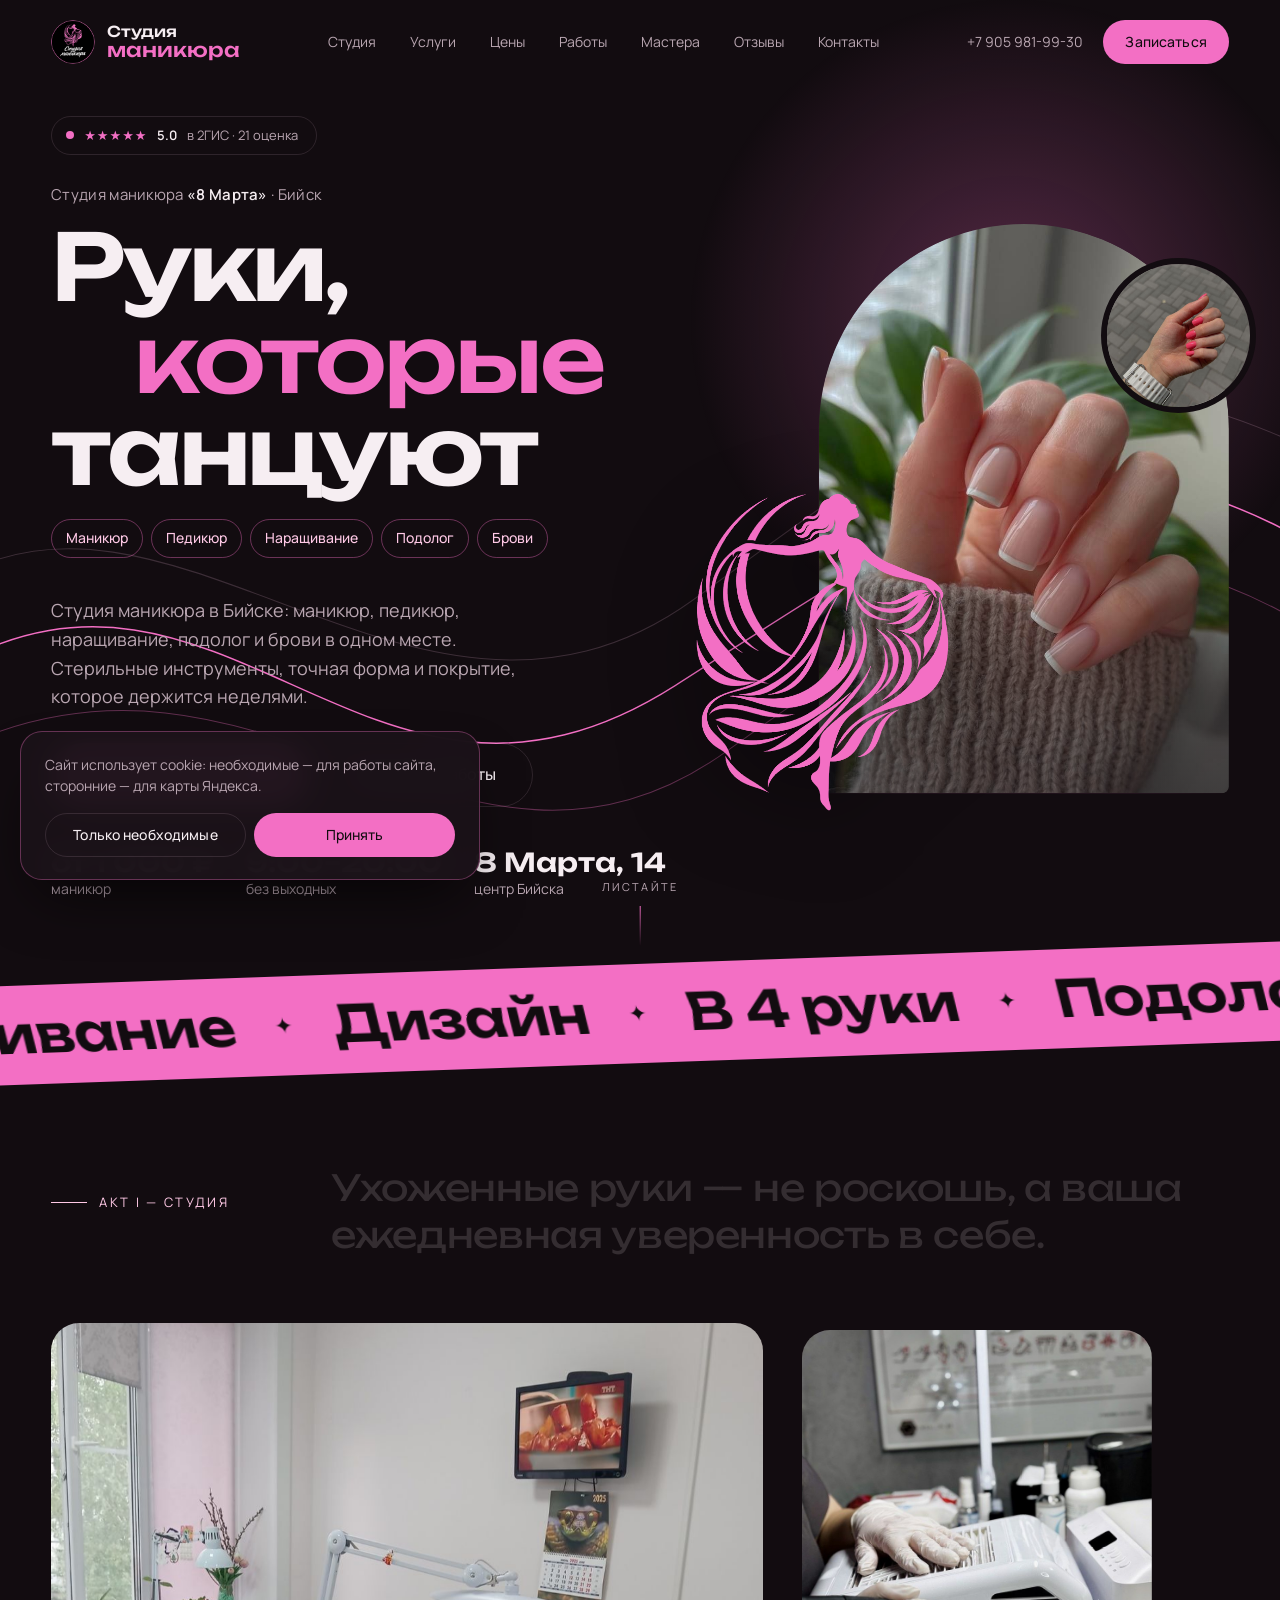
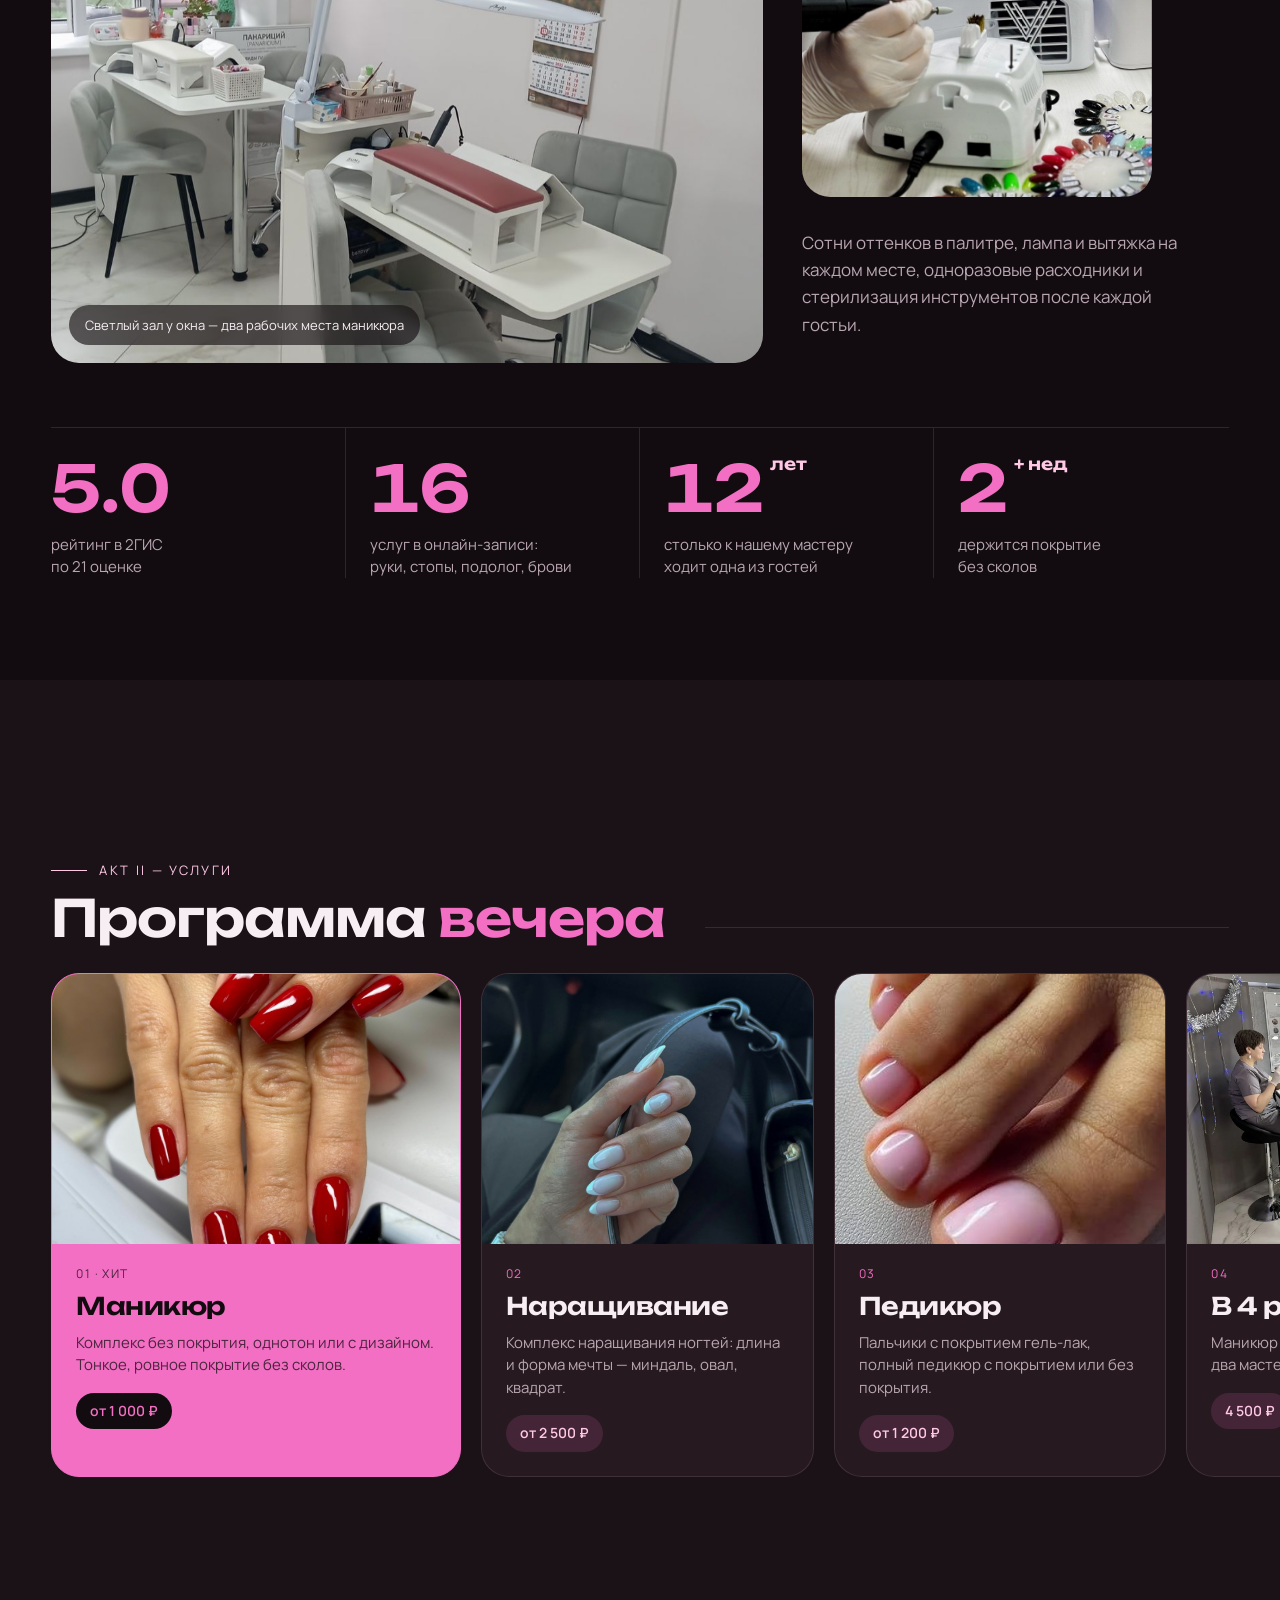
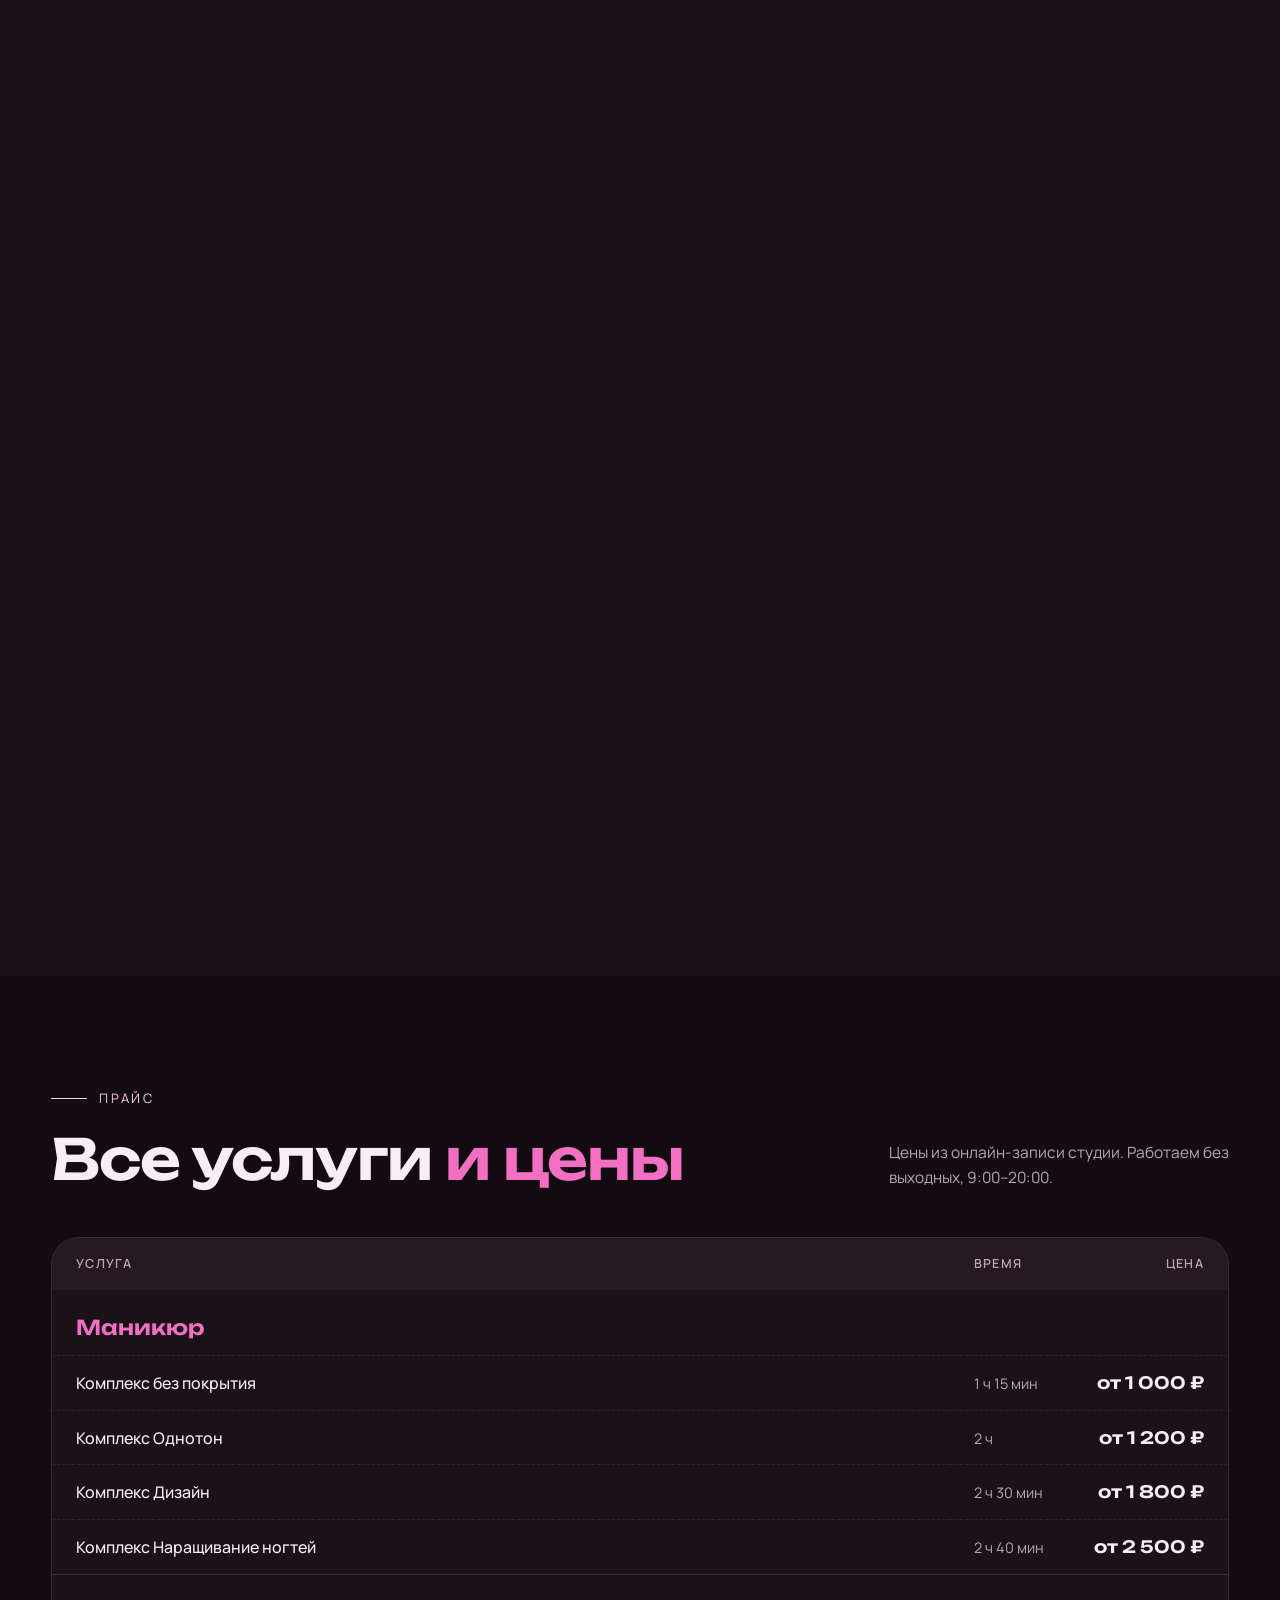
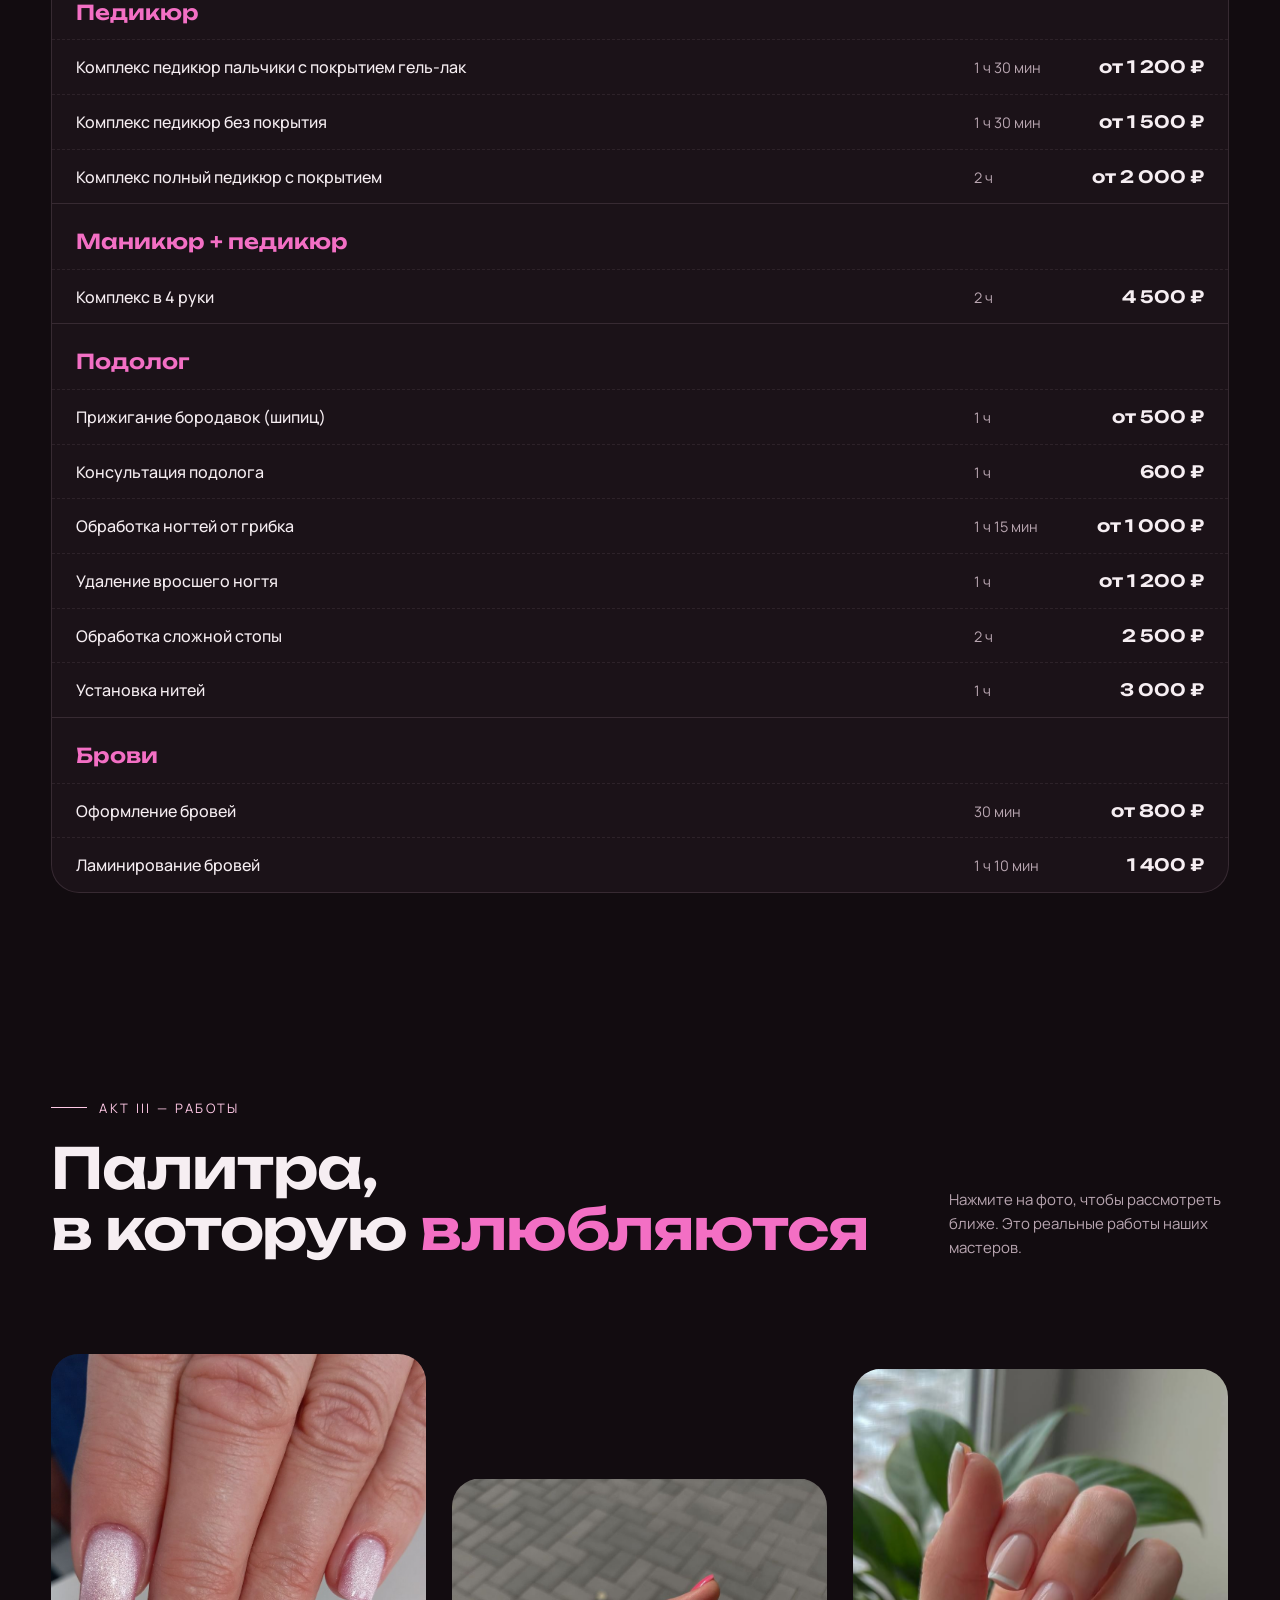
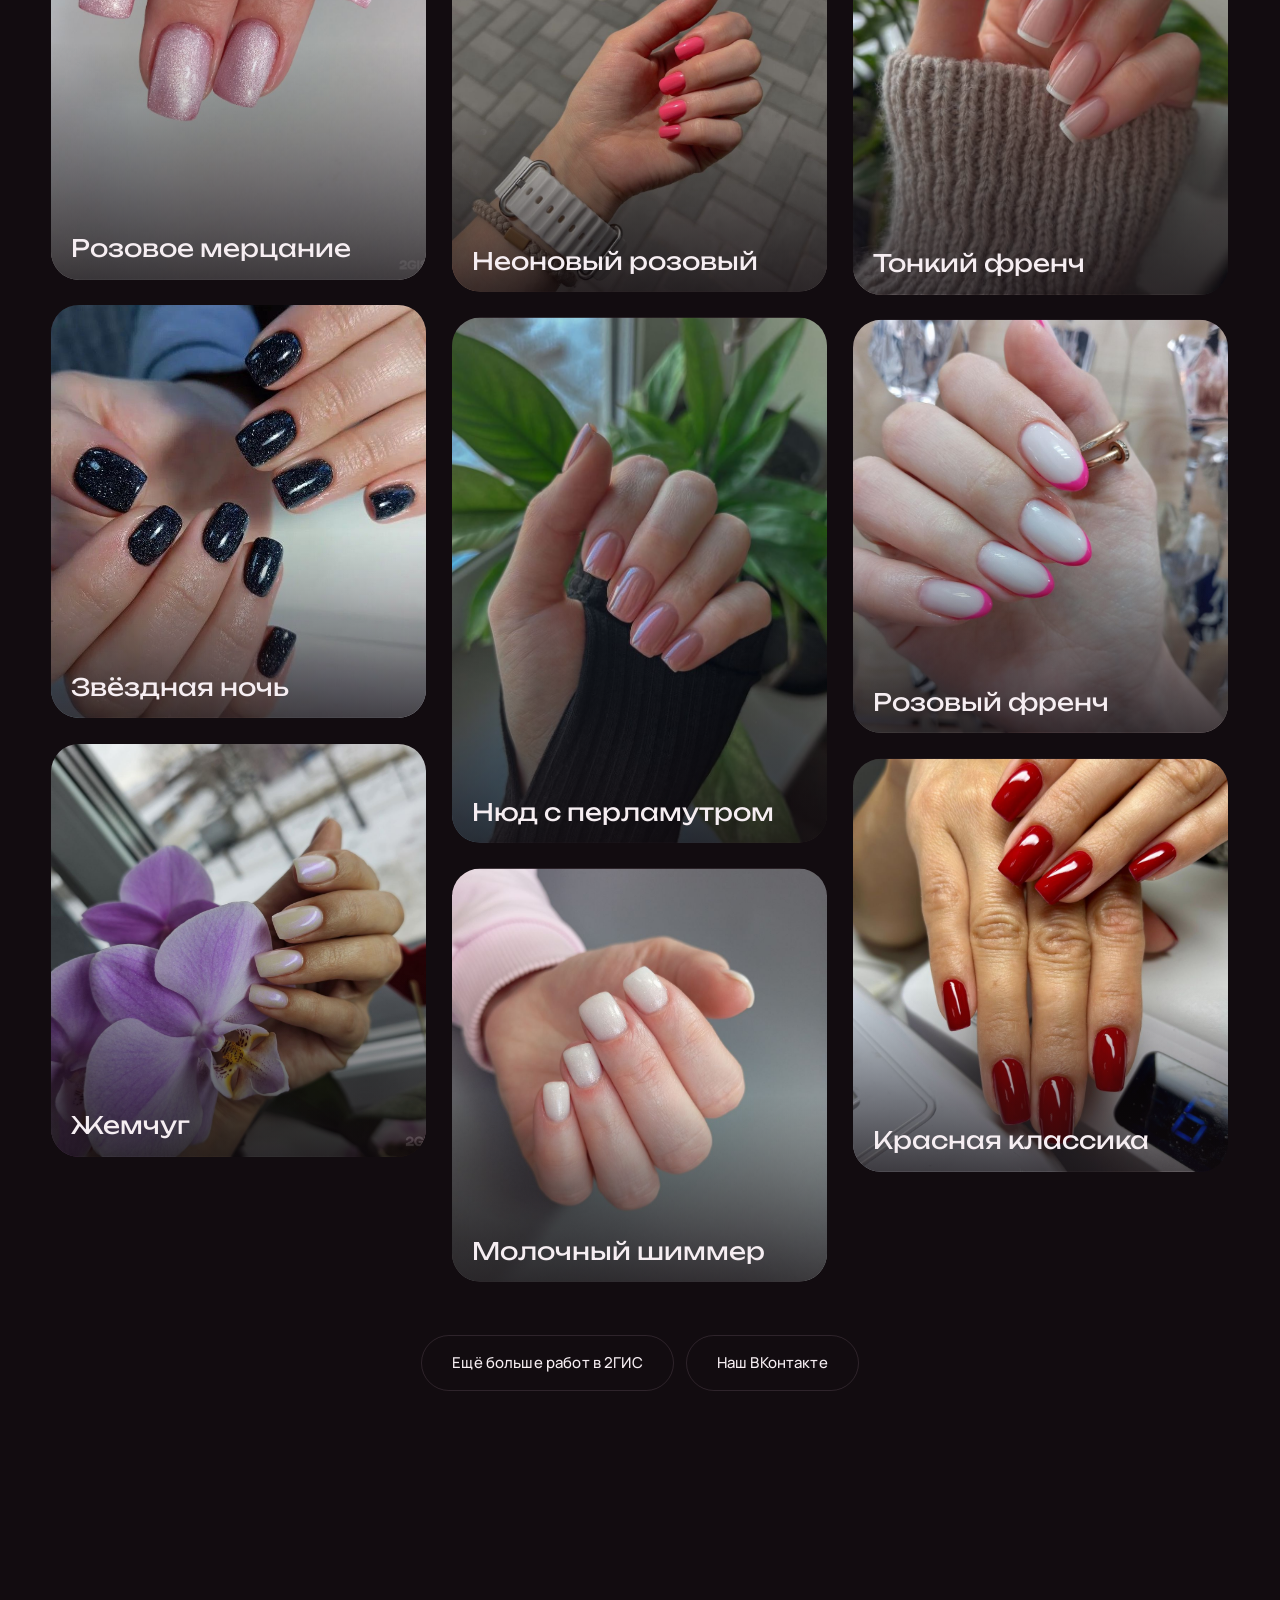
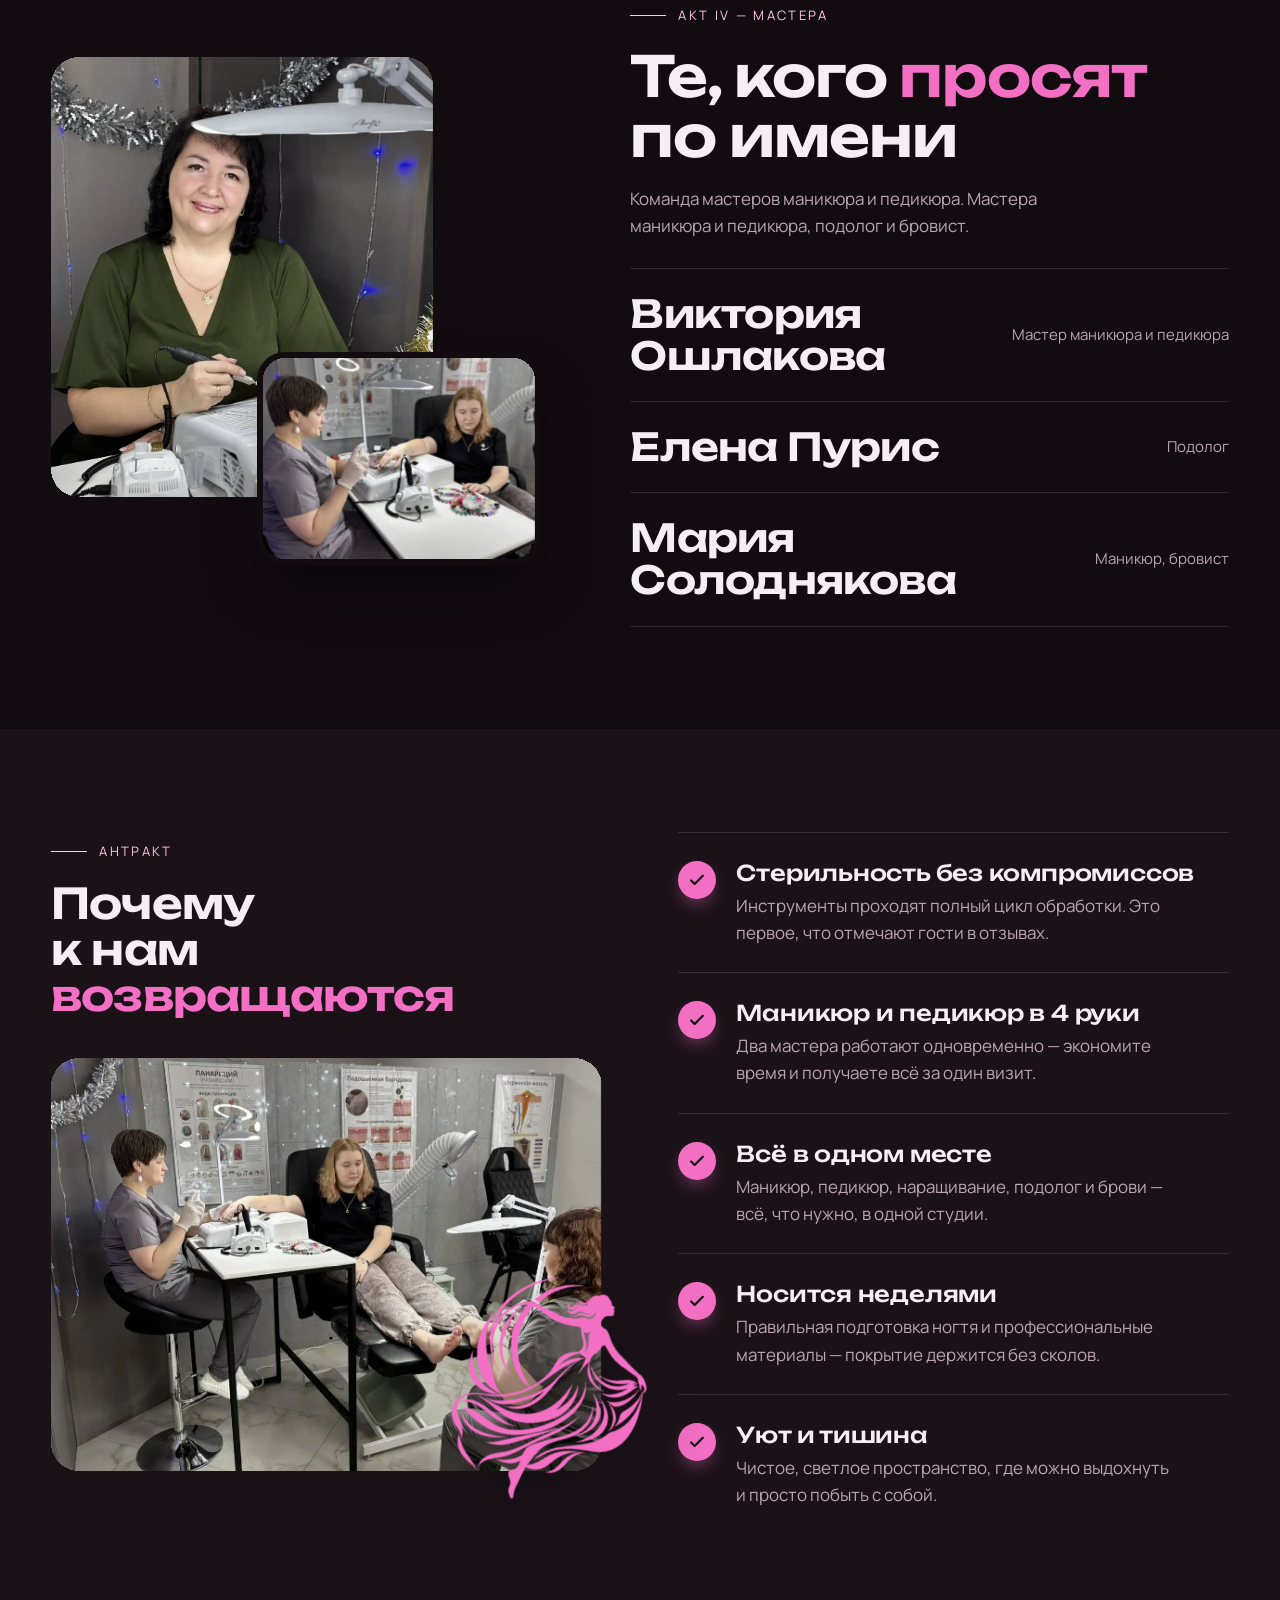
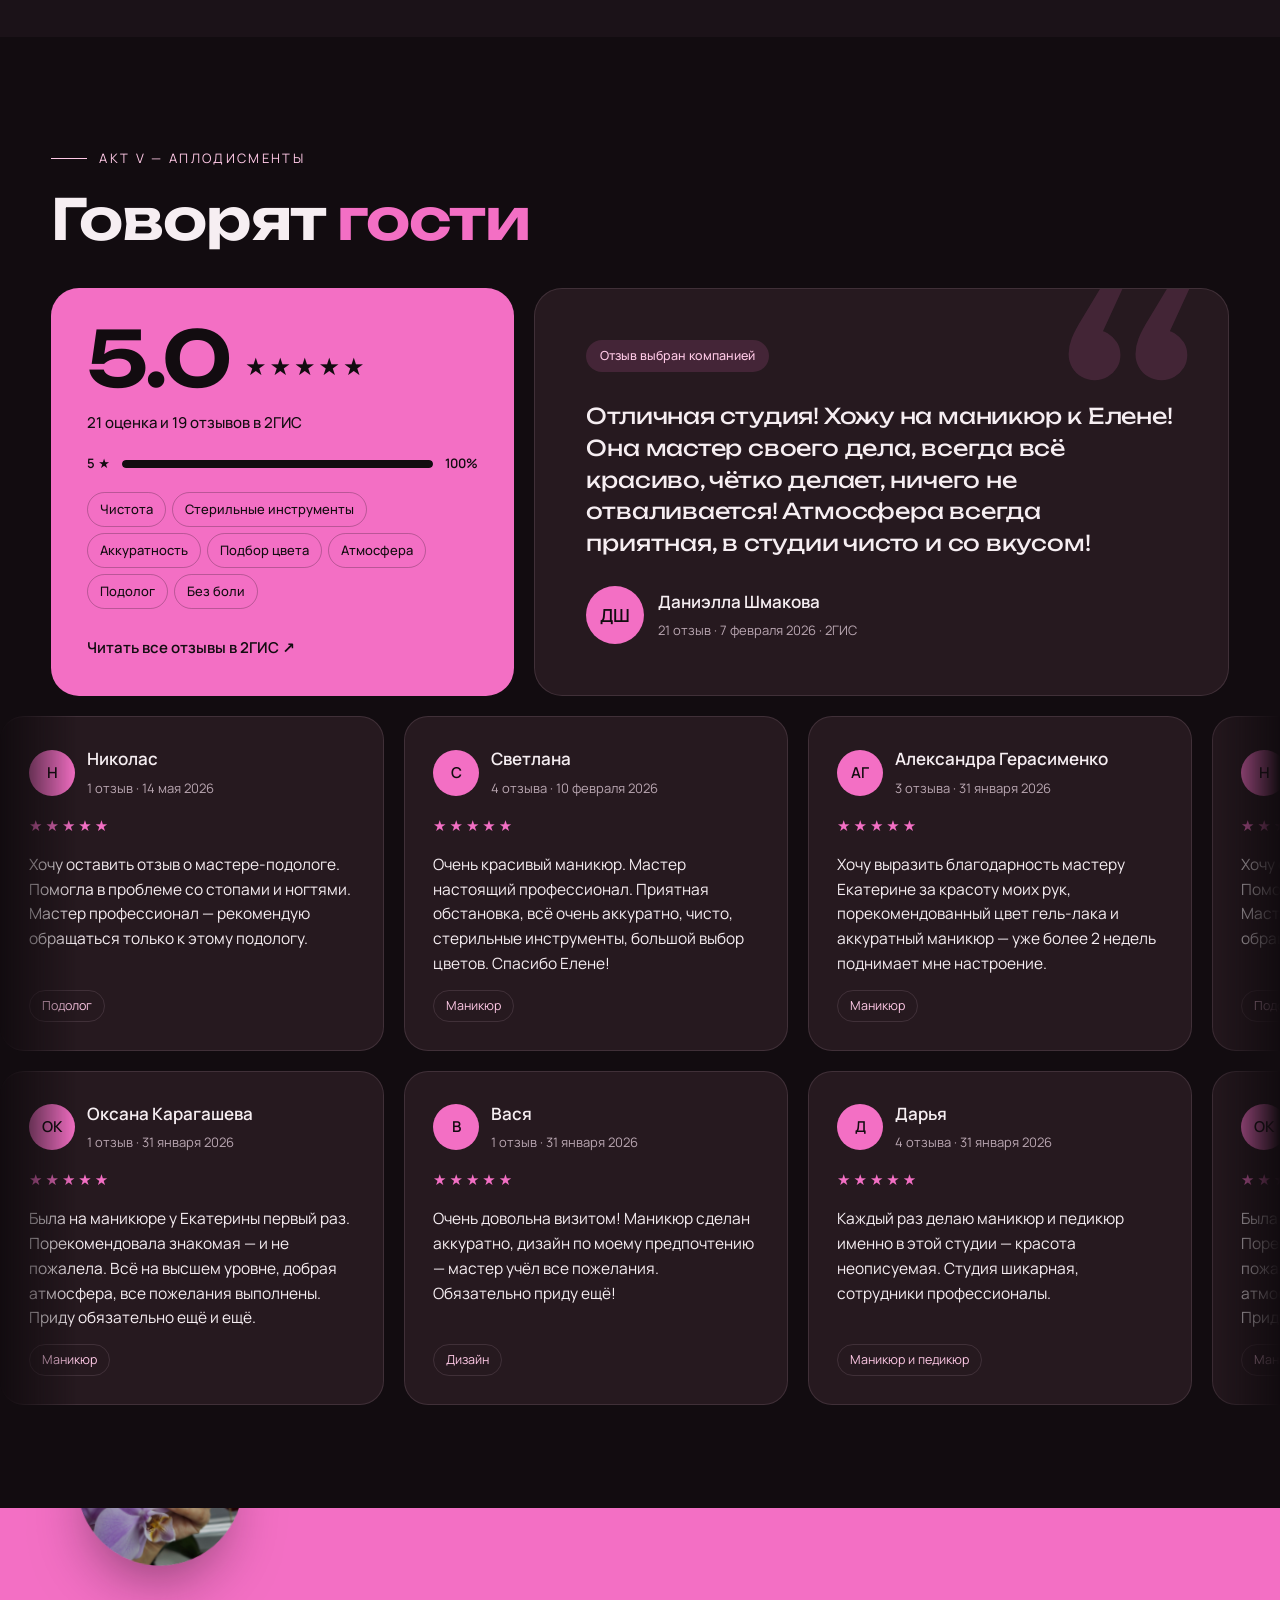
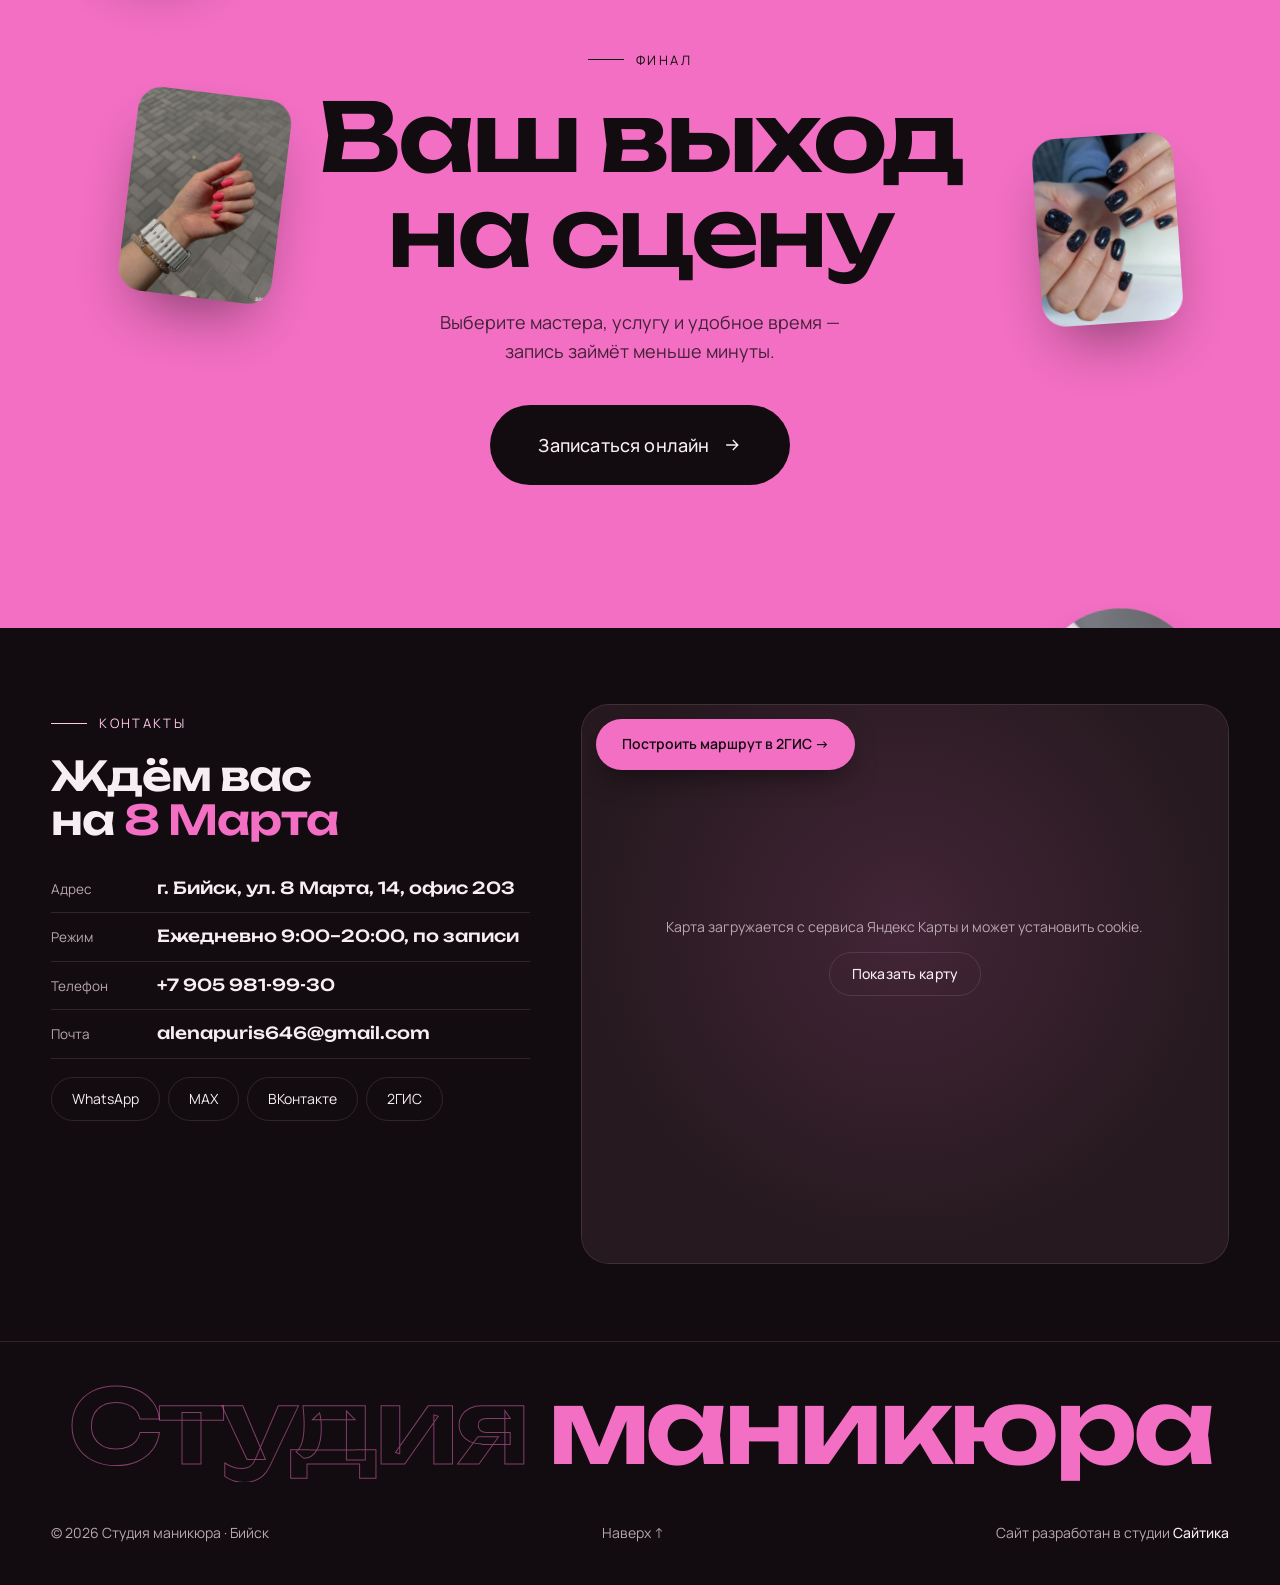
==== commit fd82d657: "Карта: кнопка маршрута сверху, не перекрывает нижнюю плашку Яндекса Co-Authored-By: Claude Opus 5.5 " ====
--- a/index.html
+++ b/index.html
@@ -103,7 +103,7 @@
   <link rel="preconnect" href="https://fonts.gstatic.com" crossorigin>
   <link href="https://fonts.googleapis.com/css2?family=Unbounded:wght@400;500;600;700&family=Manrope:wght@400;500;600;700&display=swap" rel="stylesheet">
   <link rel="preload" as="image" href="assets/images/nails-french.jpg">
-  <link rel="stylesheet" href="style.css?v=20261124l">
+  <link rel="stylesheet" href="style.css?v=20261124m">
 </head>
 <body class="is-loading">
 
@@ -711,6 +711,6 @@
     <svg viewBox="0 0 24 24" aria-hidden="true"><path d="M5 12h14M13 6l6 6-6 6"/></svg>
   </a>
 
-  <script src="assets/js/main.js?v=20261124l" defer></script>
+  <script src="assets/js/main.js?v=20261124m" defer></script>
 </body>
 </html>
--- a/style.css
+++ b/style.css
@@ -2,10 +2,10 @@
    Студия маникюра · Бийск
    Главный файл стилей — подключает все модули из assets/css
    ========================================================= */
-@import url("assets/css/base.css?v=20261124l");
-@import url("assets/css/components.css?v=20261124l");
-@import url("assets/css/header.css?v=20261124l");
-@import url("assets/css/sections.css?v=20261124l");
-@import url("assets/css/motion.css?v=20261124l");
-@import url("assets/css/legal.css?v=20261124l");
-@import url("assets/css/responsive.css?v=20261124l");
+@import url("assets/css/base.css?v=20261124m");
+@import url("assets/css/components.css?v=20261124m");
+@import url("assets/css/header.css?v=20261124m");
+@import url("assets/css/sections.css?v=20261124m");
+@import url("assets/css/motion.css?v=20261124m");
+@import url("assets/css/legal.css?v=20261124m");
+@import url("assets/css/responsive.css?v=20261124m");
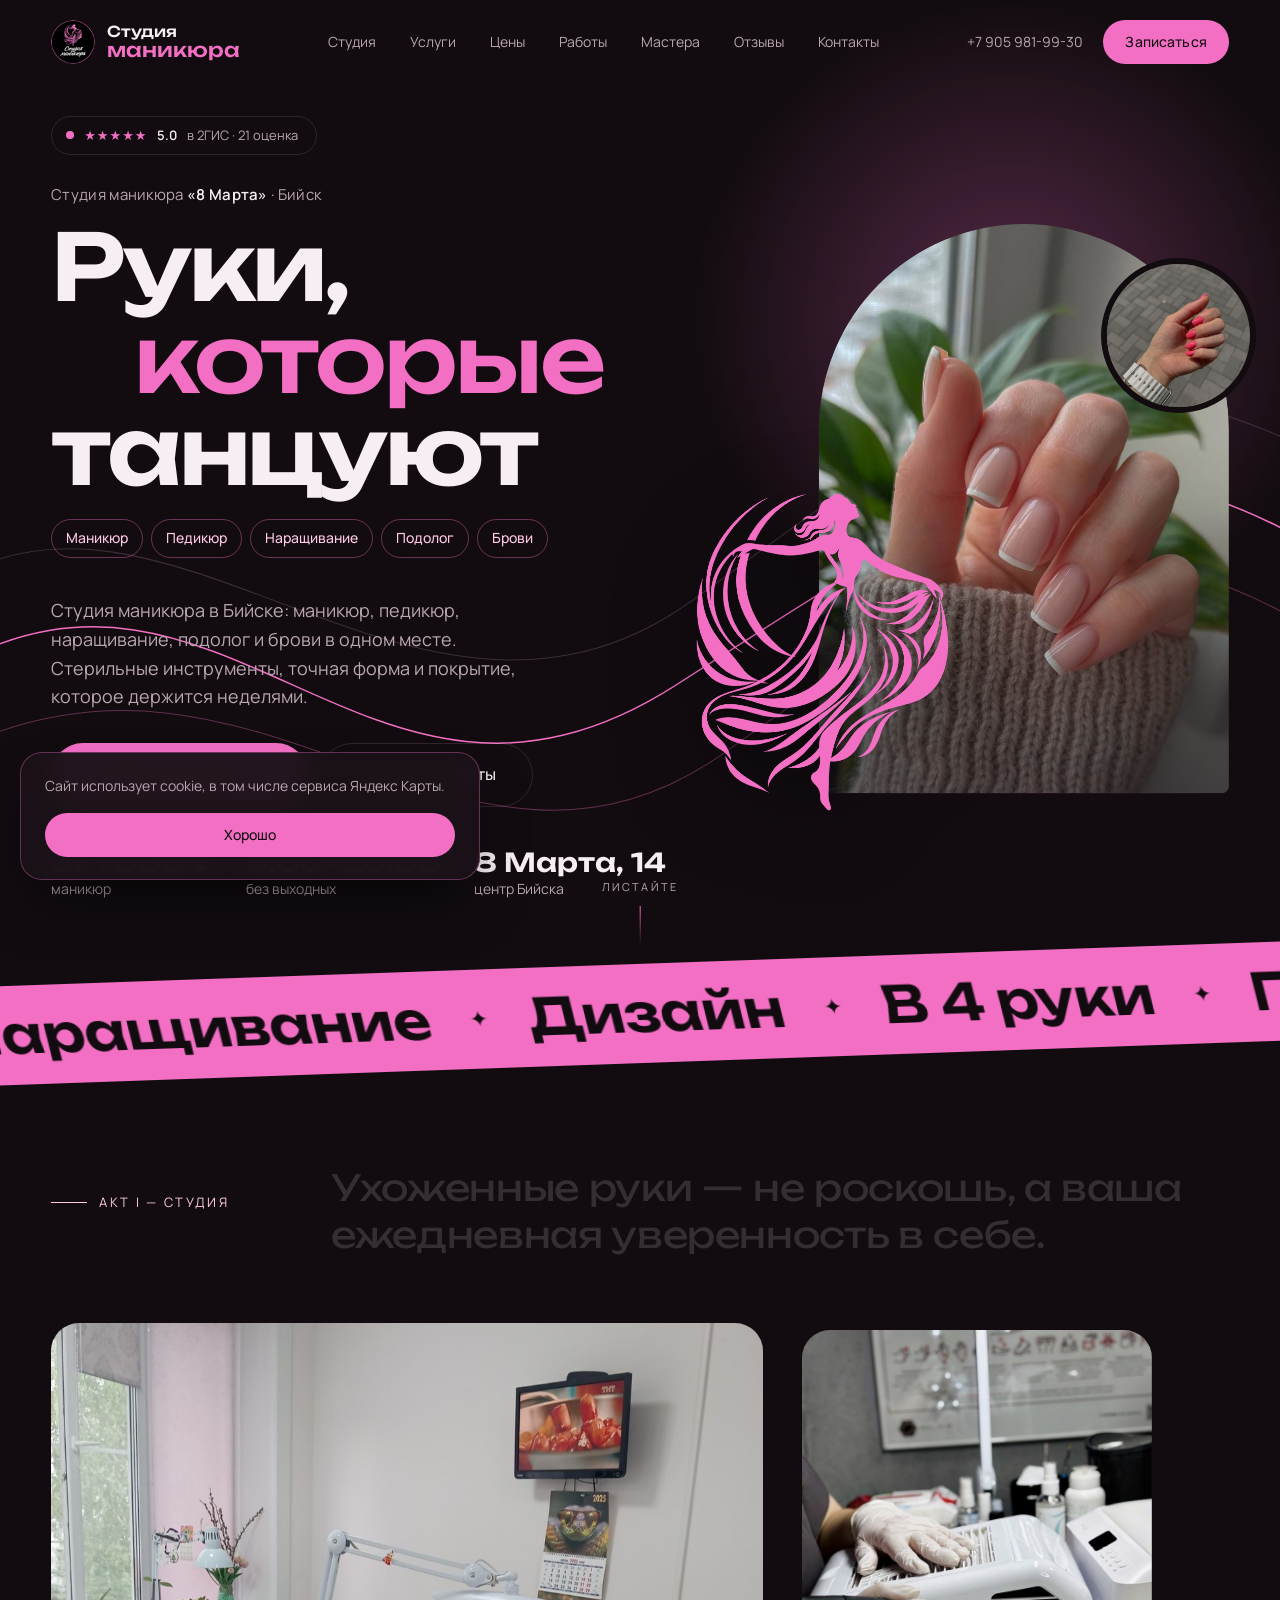
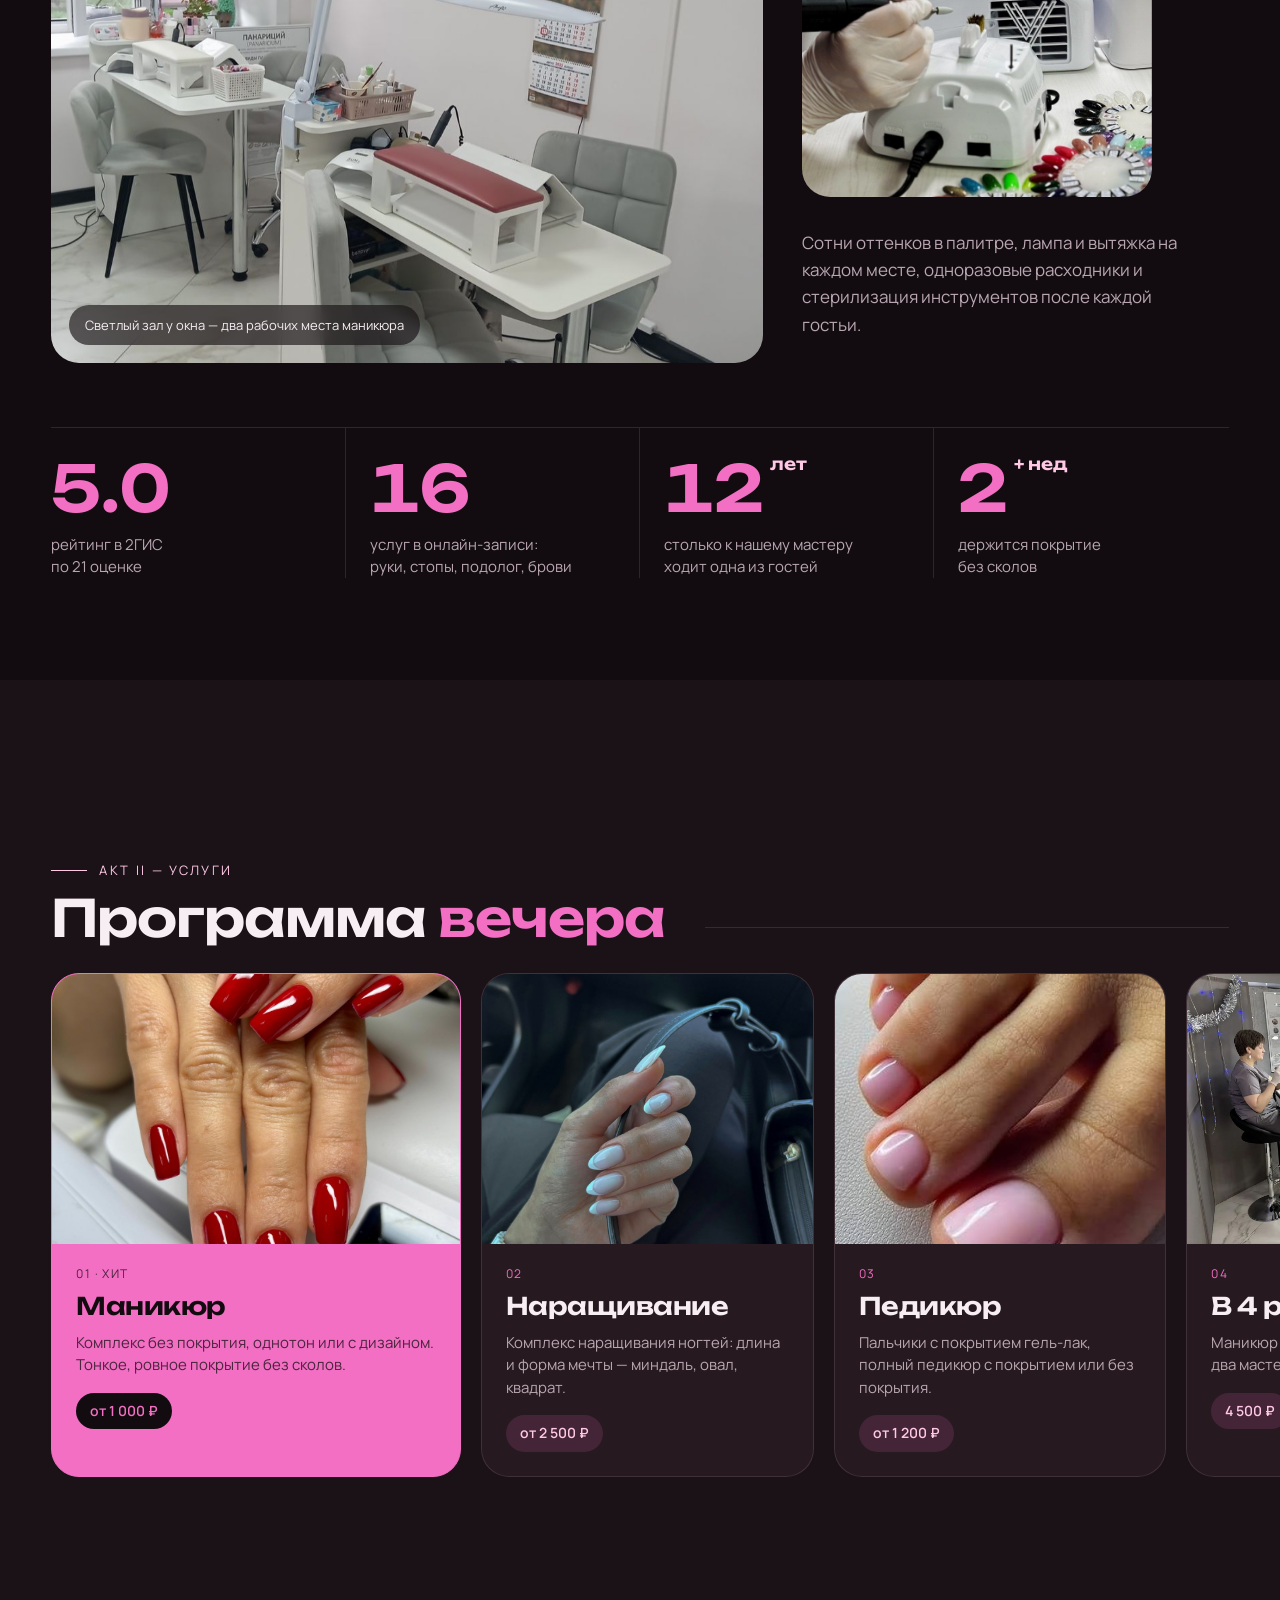
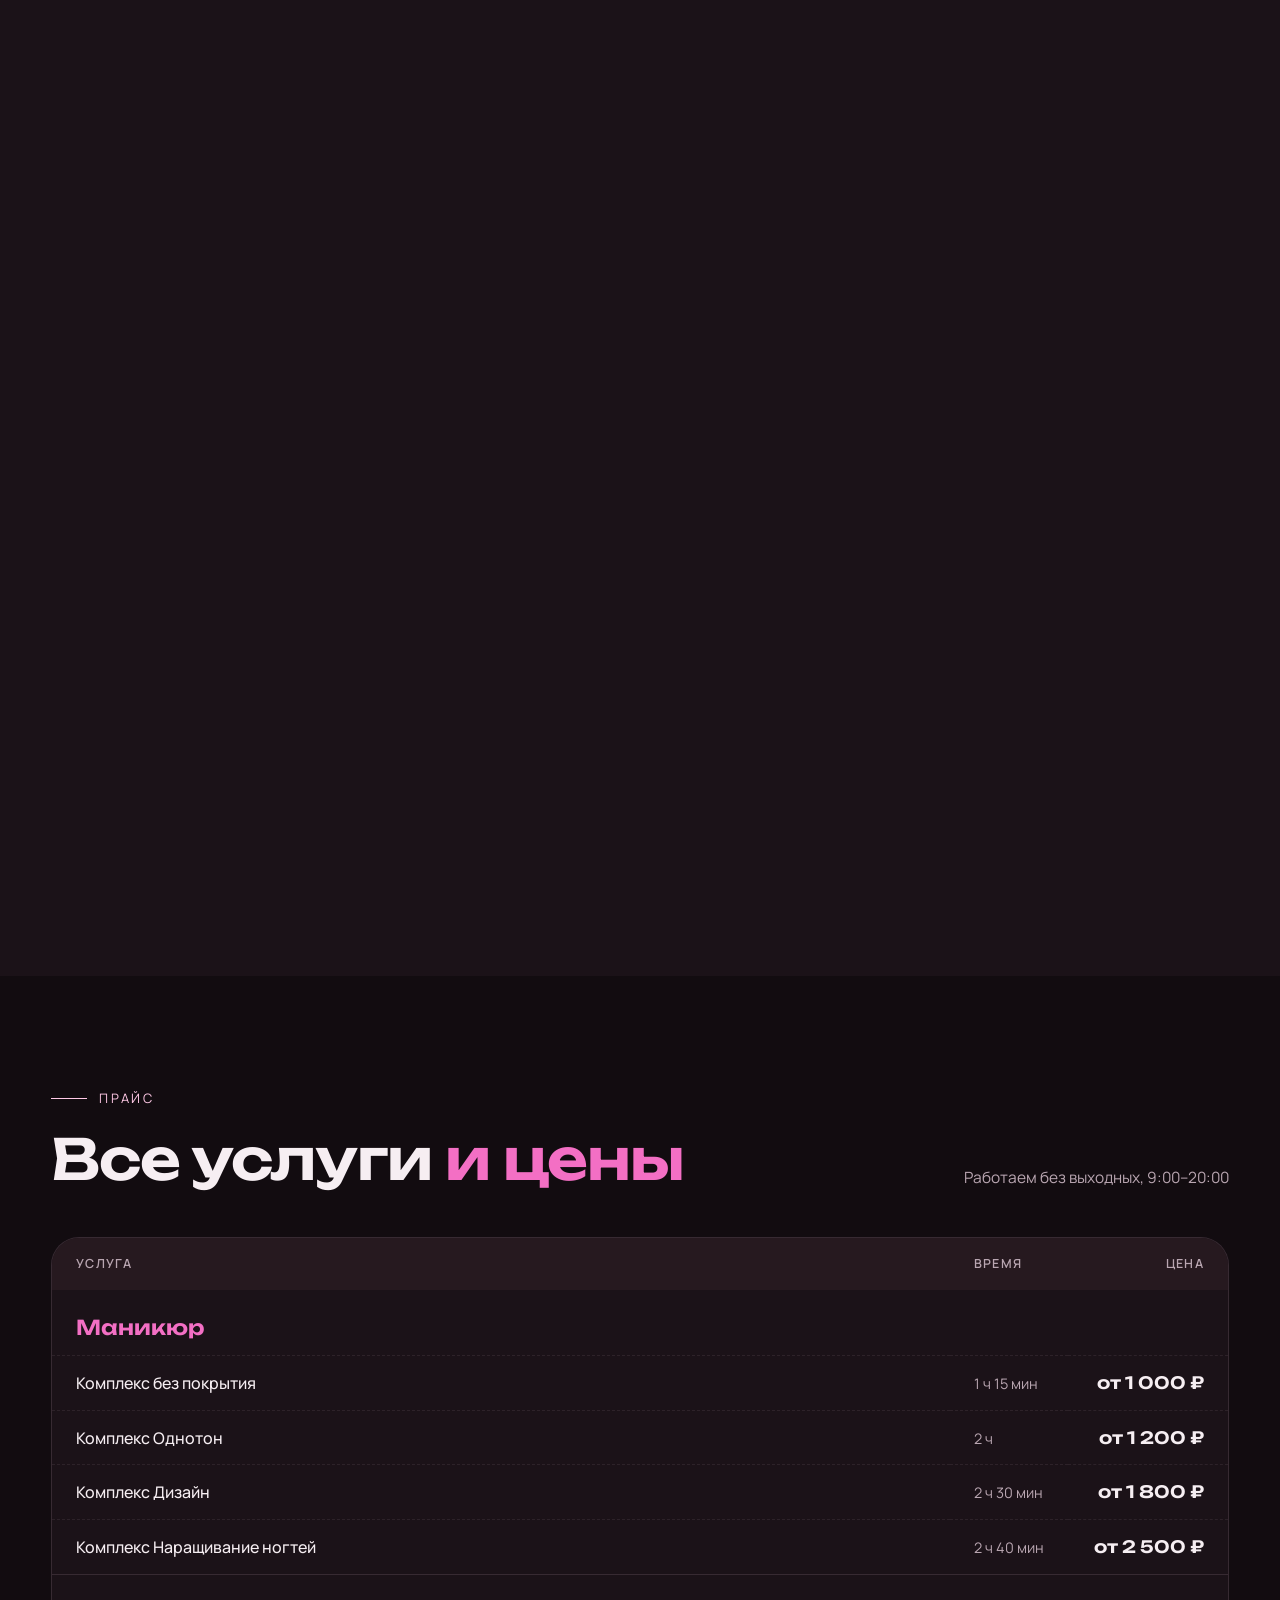
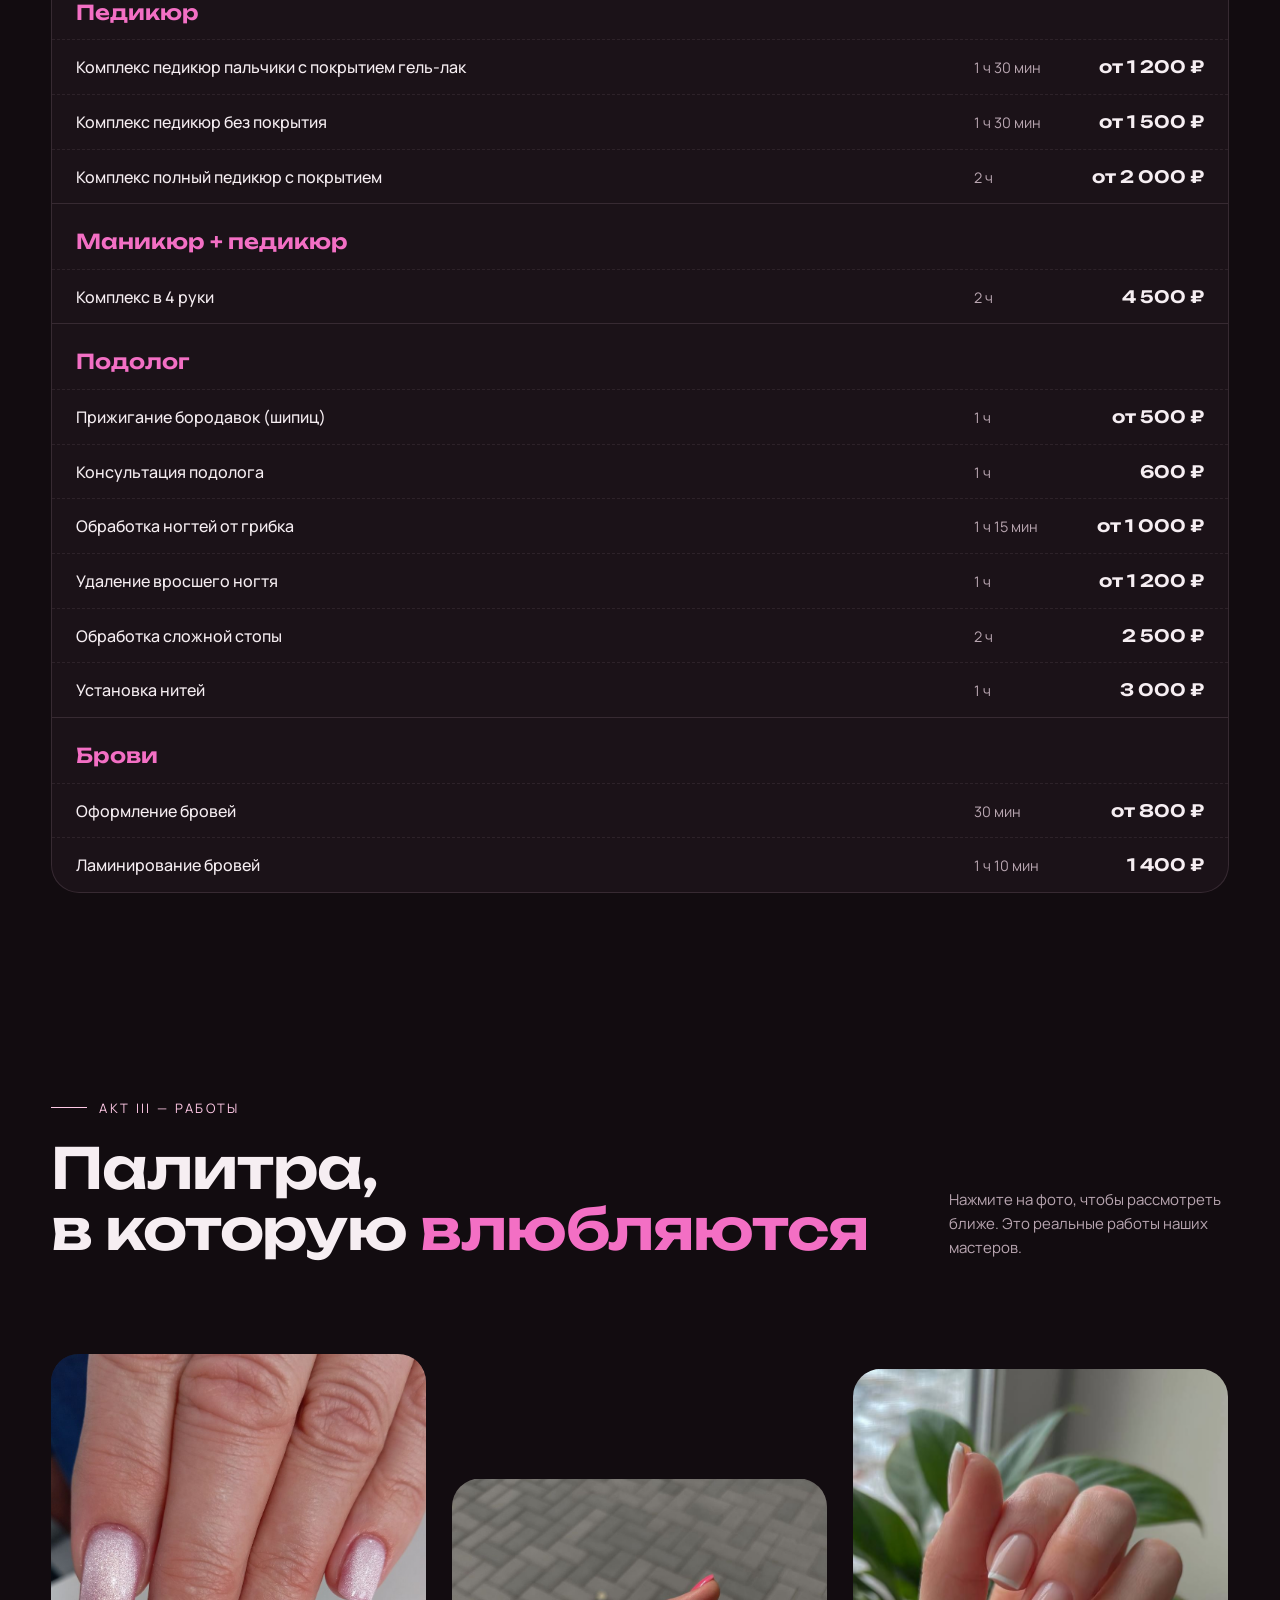
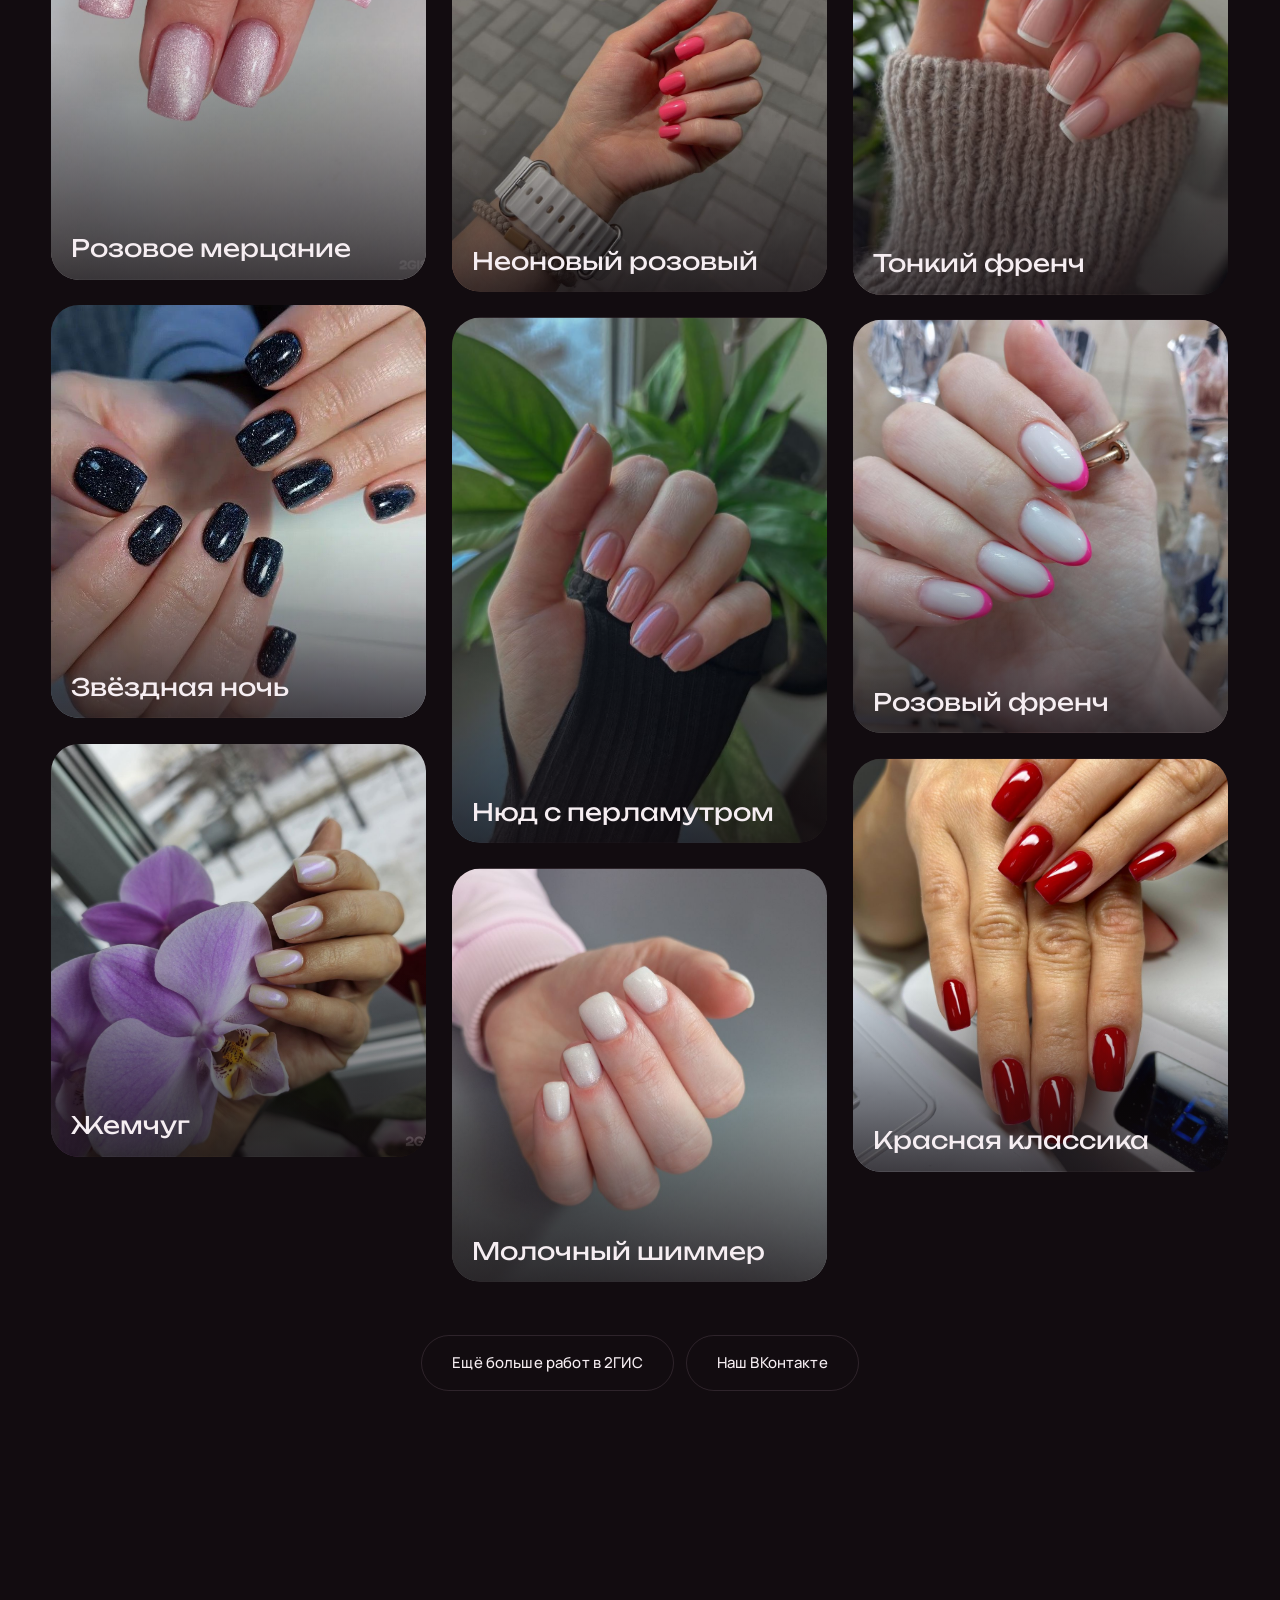
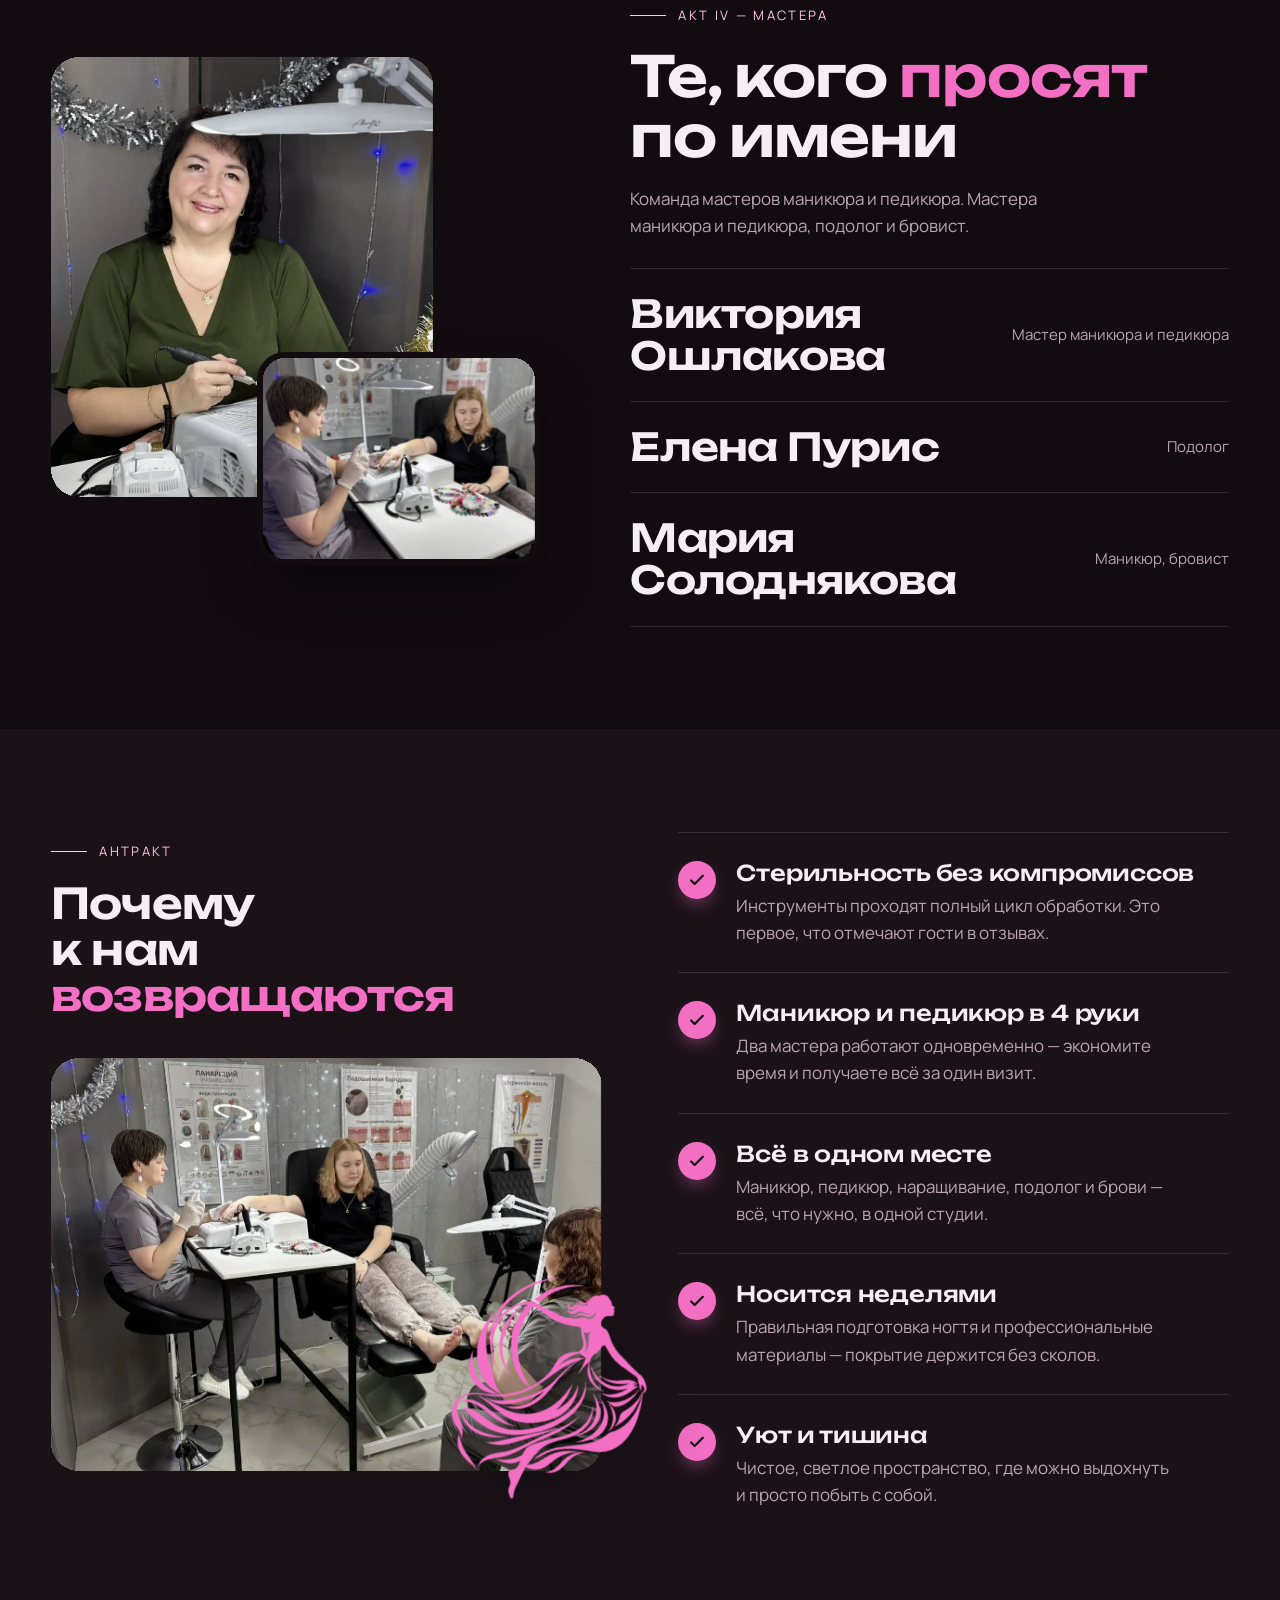
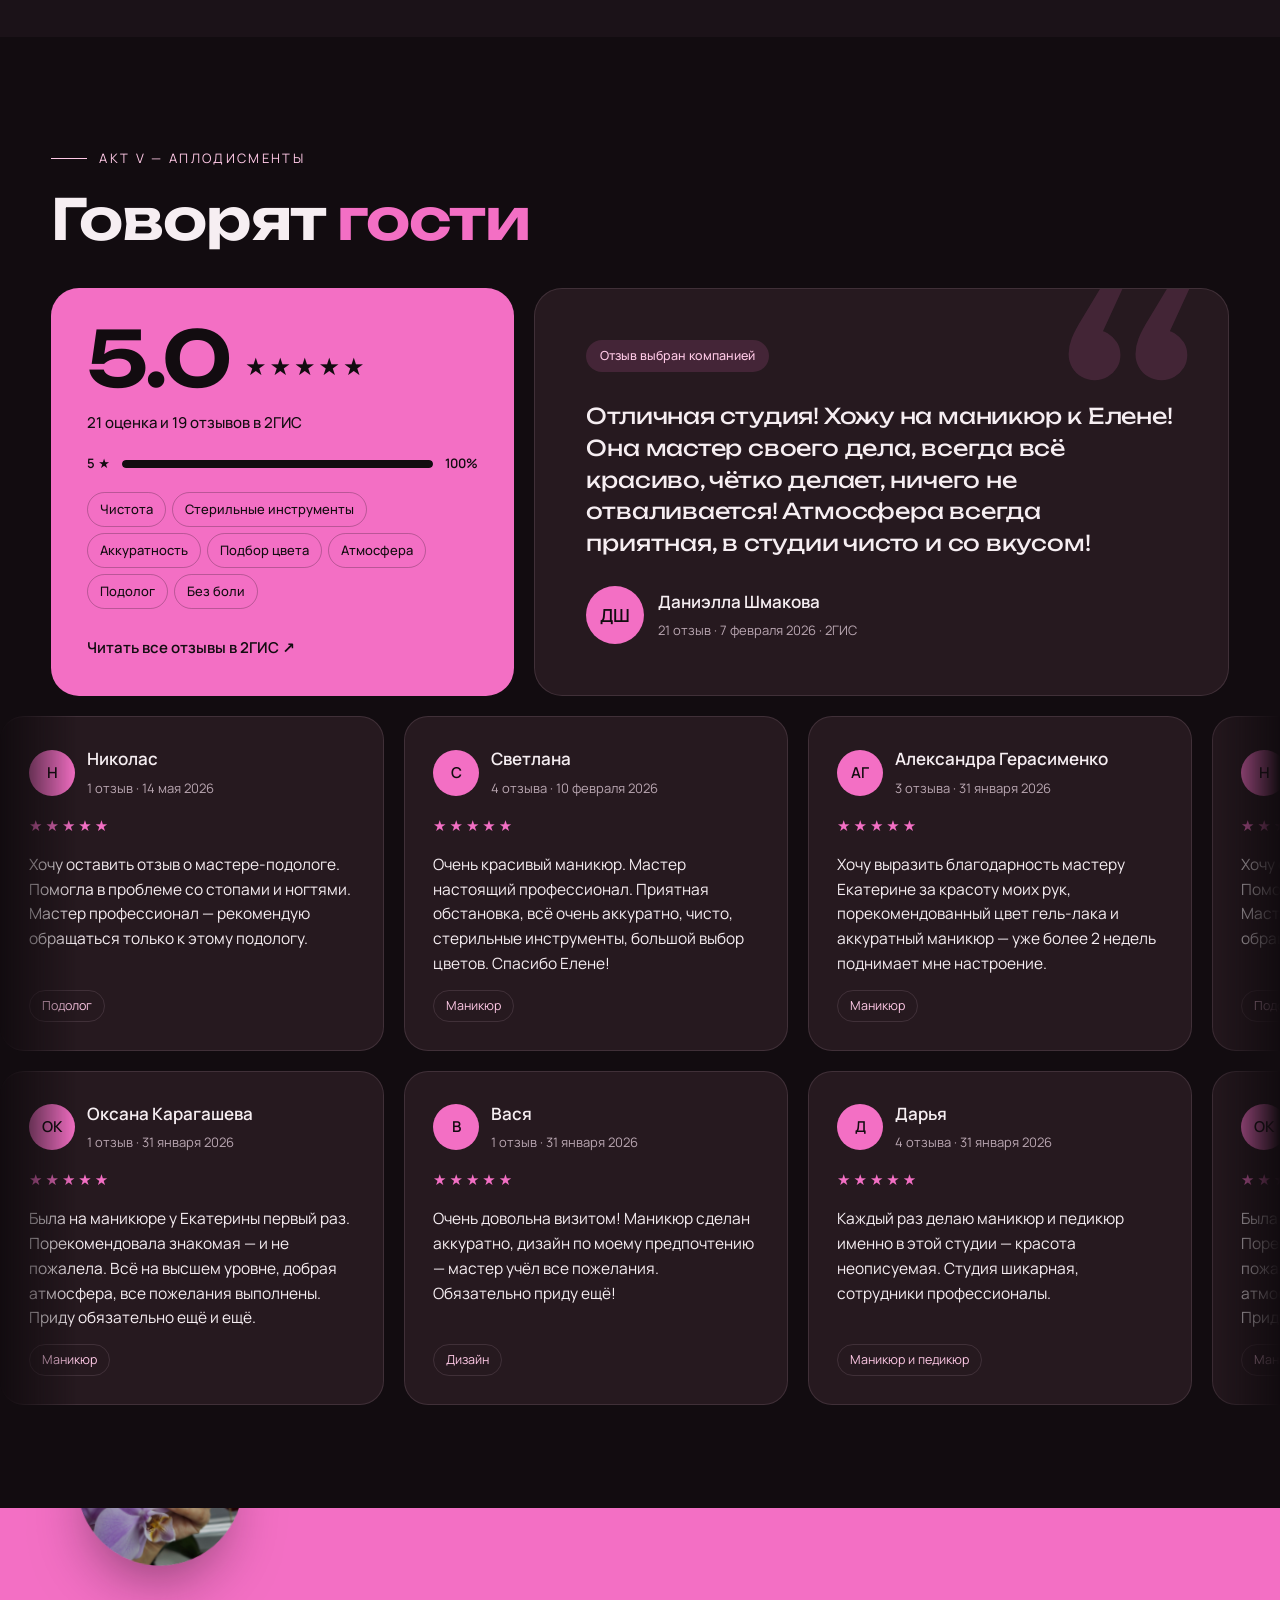
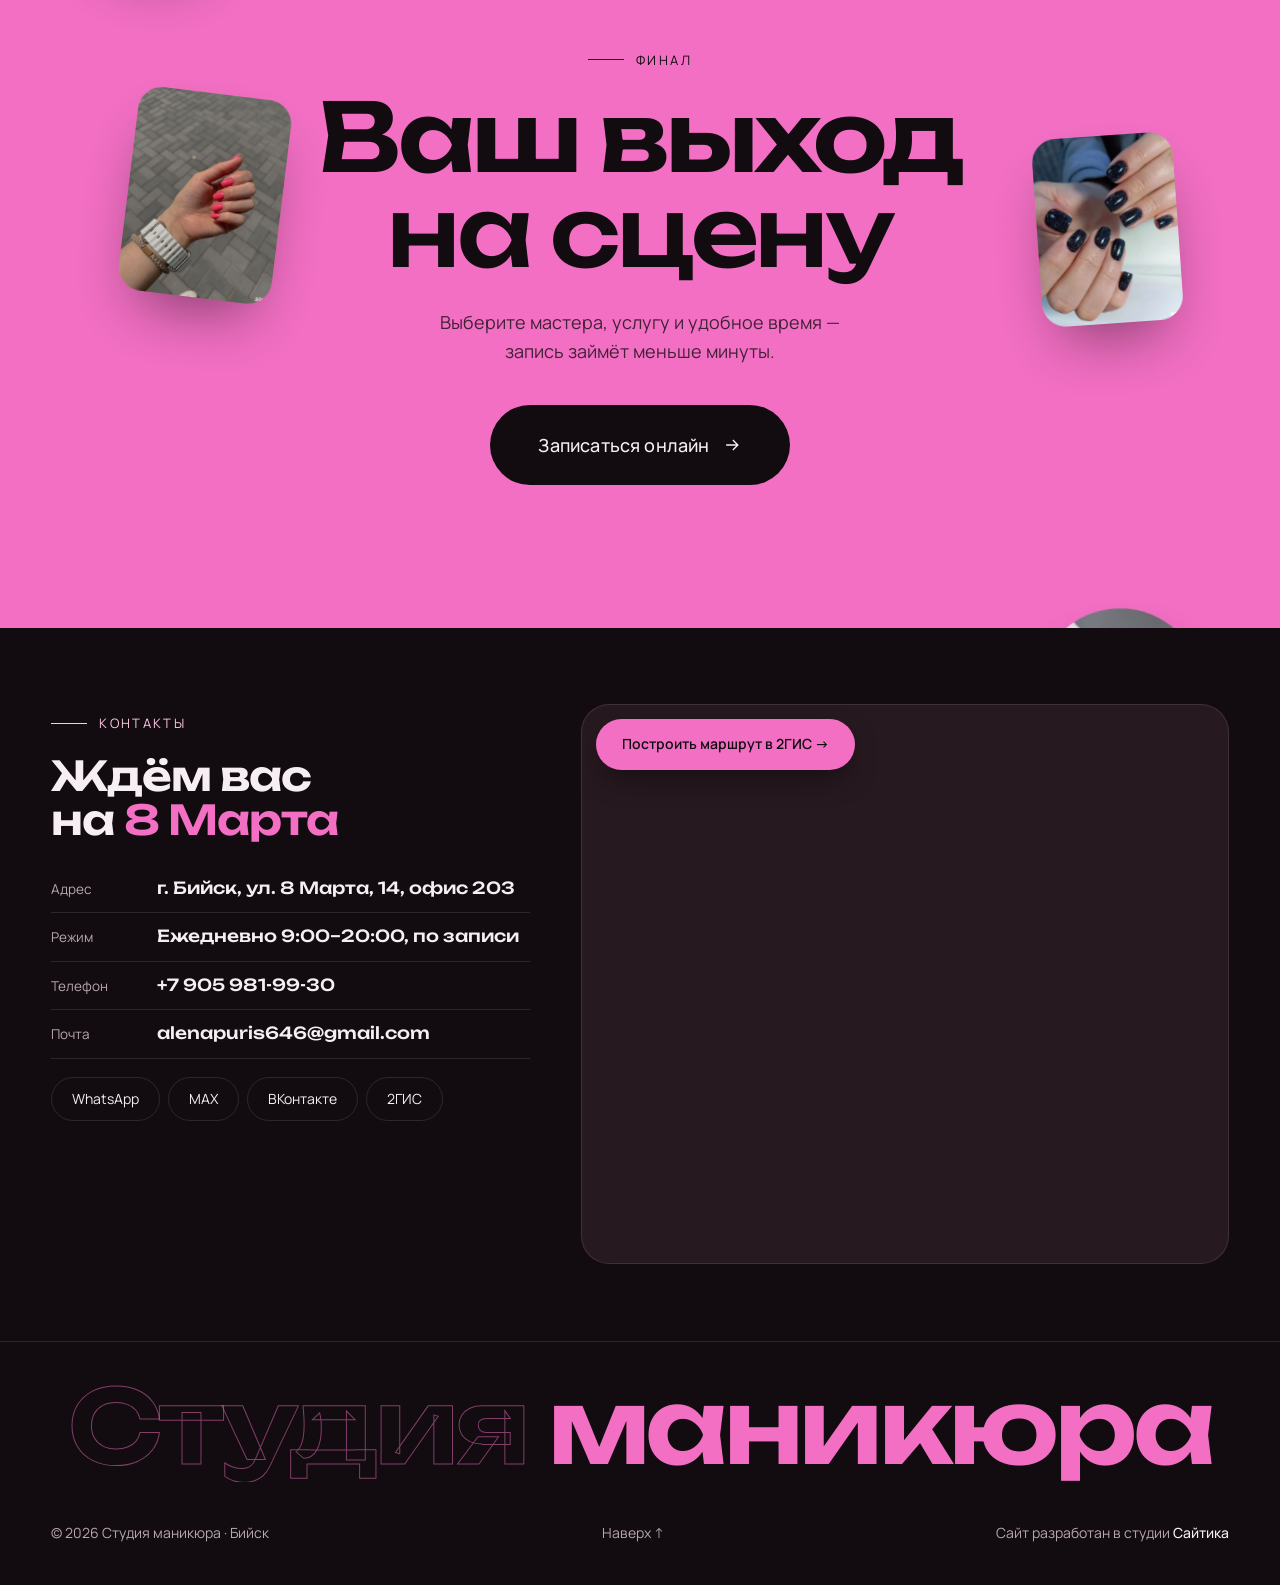
==== commit 66f7cbc2: "Карта грузится сразу; подпись прайса «Работаем без выходных, 9:00–20:00» Баннер cookie стал информац" ====
--- a/index.html
+++ b/index.html
@@ -103,7 +103,7 @@
   <link rel="preconnect" href="https://fonts.gstatic.com" crossorigin>
   <link href="https://fonts.googleapis.com/css2?family=Unbounded:wght@400;500;600;700&family=Manrope:wght@400;500;600;700&display=swap" rel="stylesheet">
   <link rel="preload" as="image" href="assets/images/nails-french.jpg">
-  <link rel="stylesheet" href="style.css?v=20261124m">
+  <link rel="stylesheet" href="style.css?v=20261124n">
 </head>
 <body class="is-loading">
 
@@ -361,7 +361,7 @@
             <p class="eyebrow">Прайс</p>
             <h2 class="h2">Все услуги <em>и цены</em></h2>
           </div>
-          <p class="prices__lead">Цены из онлайн-записи студии. Работаем без выходных, 9:00–20:00.</p>
+          <p class="prices__lead">Работаем без выходных, 9:00–20:00</p>
         </div>
 
         <div class="ptable-wrap reveal-up">
@@ -674,10 +674,6 @@
         </div>
         <div class="contacts__visual">
           <div class="contacts__map">
-            <div class="map-consent" data-map-consent>
-              <p>Карта загружается с сервиса Яндекс Карты и может установить cookie.</p>
-              <button type="button" class="btn btn--ghost btn--sm" data-map-load>Показать карту</button>
-            </div>
             <iframe title="Карта: Бийск, ул. 8 Марта, 14" loading="lazy" decoding="async" data-src="https://yandex.ru/map-widget/v1/?text=%D0%91%D0%B8%D0%B9%D1%81%D0%BA%2C%20%D1%83%D0%BB%D0%B8%D1%86%D0%B0%208%20%D0%9C%D0%B0%D1%80%D1%82%D0%B0%2C%2014&z=16"></iframe>
             <a href="https://2gis.ru/biysk/firm/70000001103483562" target="_blank" rel="noopener" class="contacts__route">Построить маршрут в 2ГИС →</a>
           </div>
@@ -698,10 +694,9 @@
 
   <!-- Уведомление о cookie -->
   <div class="cookie" role="dialog" aria-live="polite" aria-label="Уведомление о cookie" data-cookie hidden>
-    <p class="cookie__text">Сайт использует cookie: необходимые — для работы сайта, сторонние — для карты Яндекса.</p>
+    <p class="cookie__text">Сайт использует cookie, в том числе сервиса Яндекс Карты.</p>
     <div class="cookie__actions">
-      <button type="button" class="btn btn--ghost btn--sm" data-cookie-decline>Только необходимые</button>
-      <button type="button" class="btn btn--pink btn--sm" data-cookie-accept>Принять</button>
+      <button type="button" class="btn btn--pink btn--sm" data-cookie-accept>Хорошо</button>
     </div>
   </div>
 
@@ -711,6 +706,6 @@
     <svg viewBox="0 0 24 24" aria-hidden="true"><path d="M5 12h14M13 6l6 6-6 6"/></svg>
   </a>
 
-  <script src="assets/js/main.js?v=20261124m" defer></script>
+  <script src="assets/js/main.js?v=20261124n" defer></script>
 </body>
 </html>
--- a/style.css
+++ b/style.css
@@ -2,10 +2,10 @@
    Студия маникюра · Бийск
    Главный файл стилей — подключает все модули из assets/css
    ========================================================= */
-@import url("assets/css/base.css?v=20261124m");
-@import url("assets/css/components.css?v=20261124m");
-@import url("assets/css/header.css?v=20261124m");
-@import url("assets/css/sections.css?v=20261124m");
-@import url("assets/css/motion.css?v=20261124m");
-@import url("assets/css/legal.css?v=20261124m");
-@import url("assets/css/responsive.css?v=20261124m");
+@import url("assets/css/base.css?v=20261124n");
+@import url("assets/css/components.css?v=20261124n");
+@import url("assets/css/header.css?v=20261124n");
+@import url("assets/css/sections.css?v=20261124n");
+@import url("assets/css/motion.css?v=20261124n");
+@import url("assets/css/legal.css?v=20261124n");
+@import url("assets/css/responsive.css?v=20261124n");
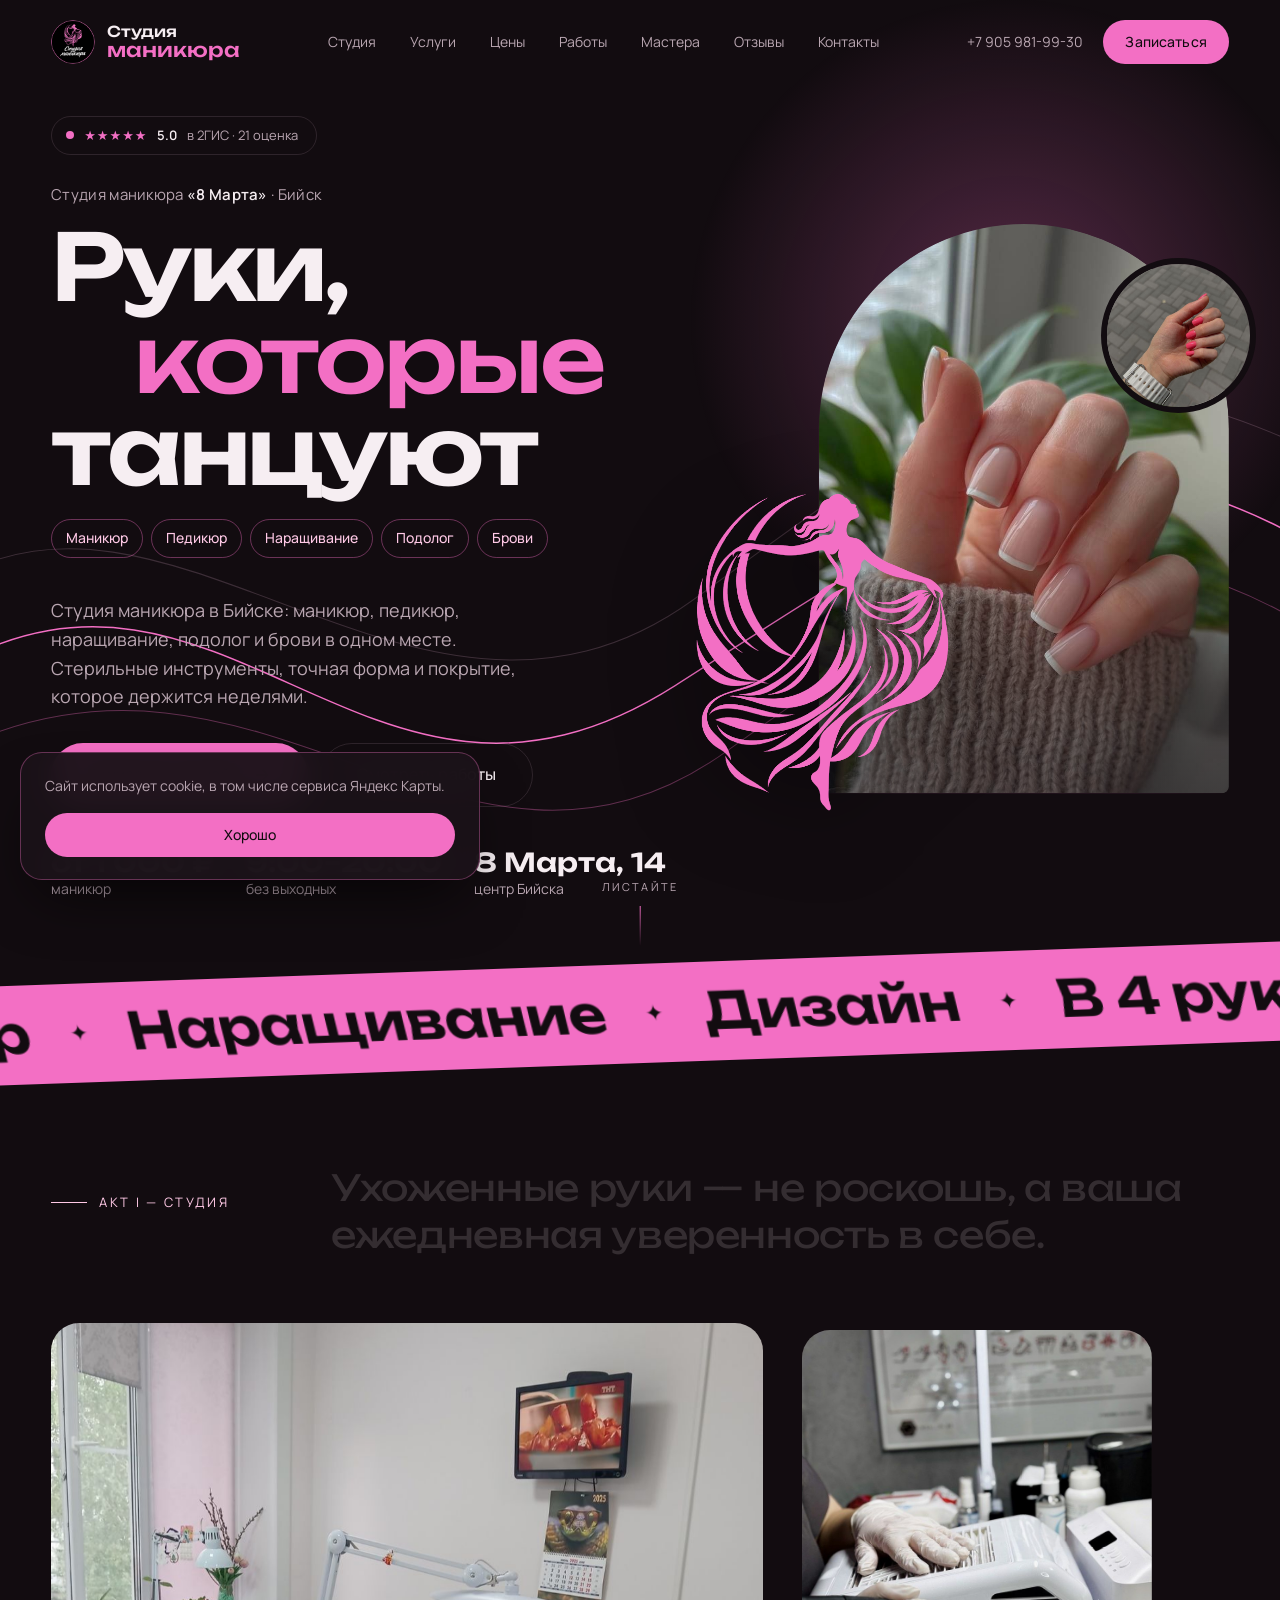
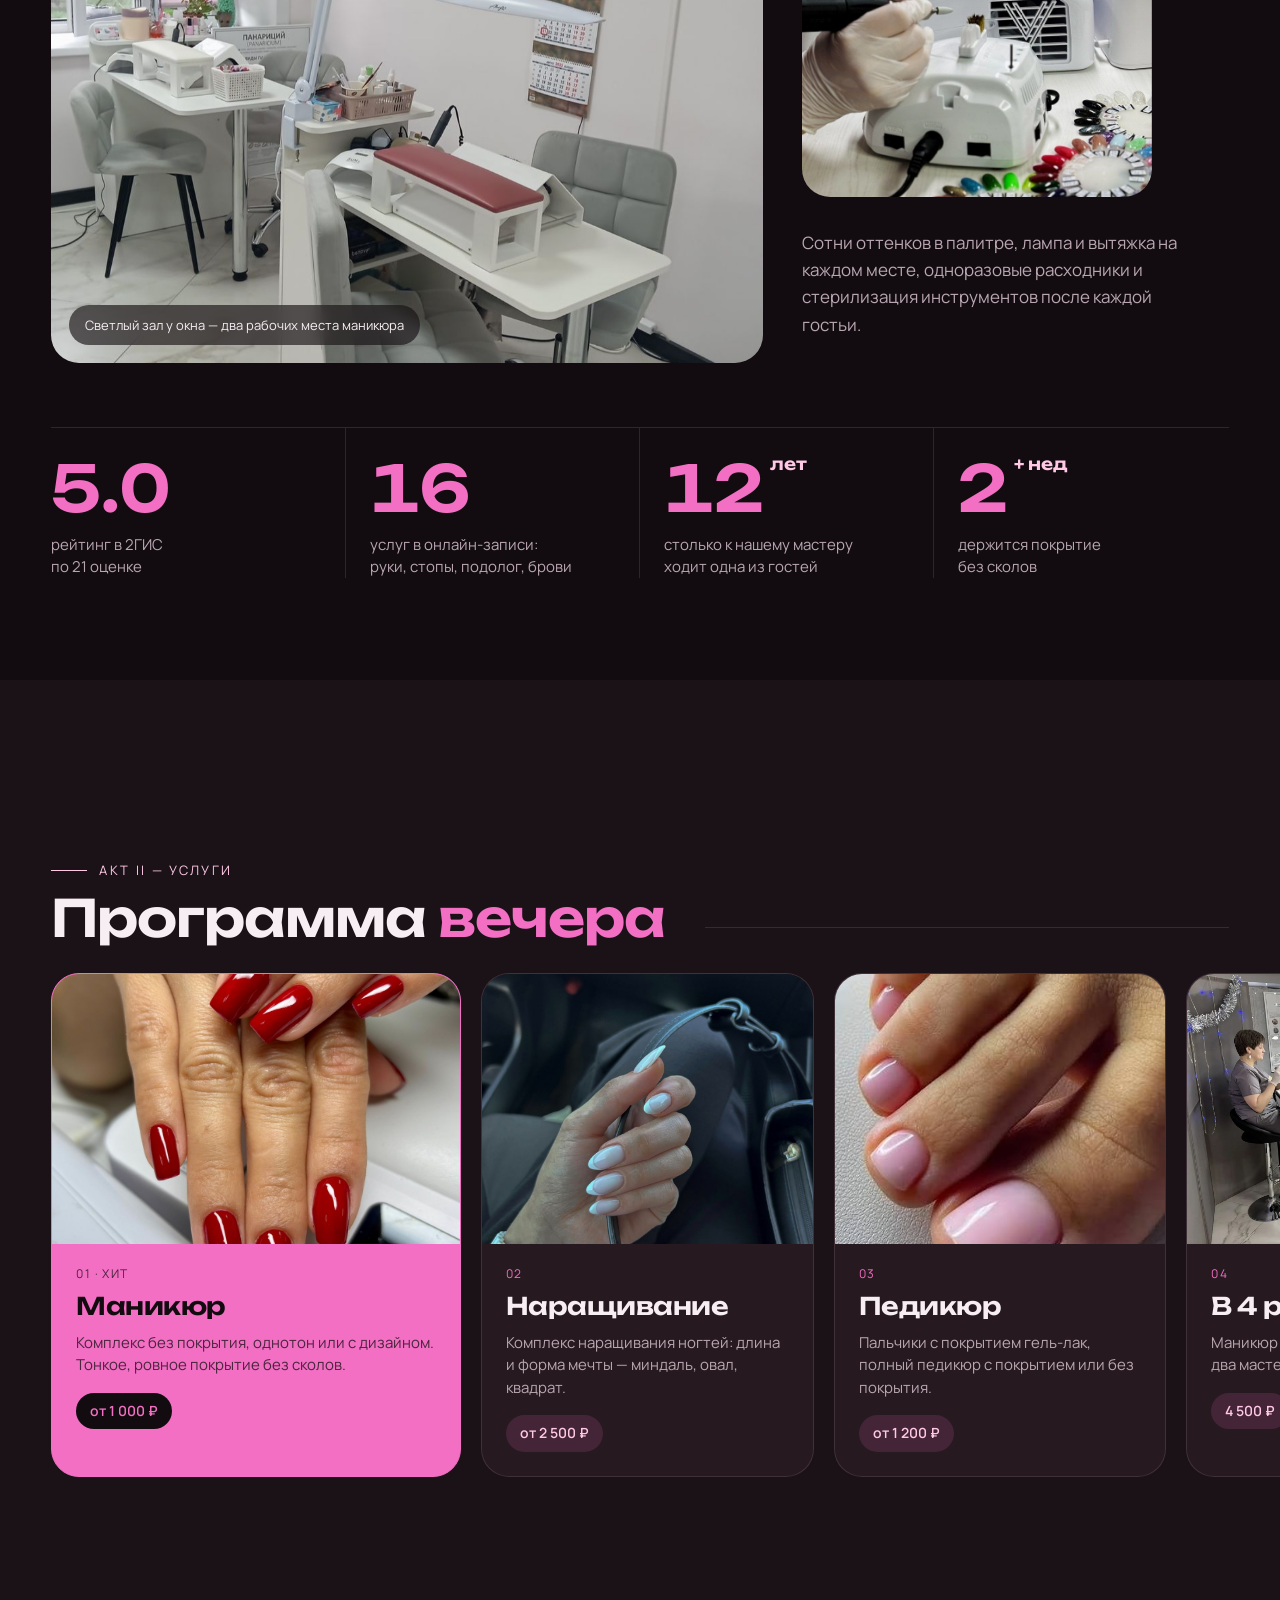
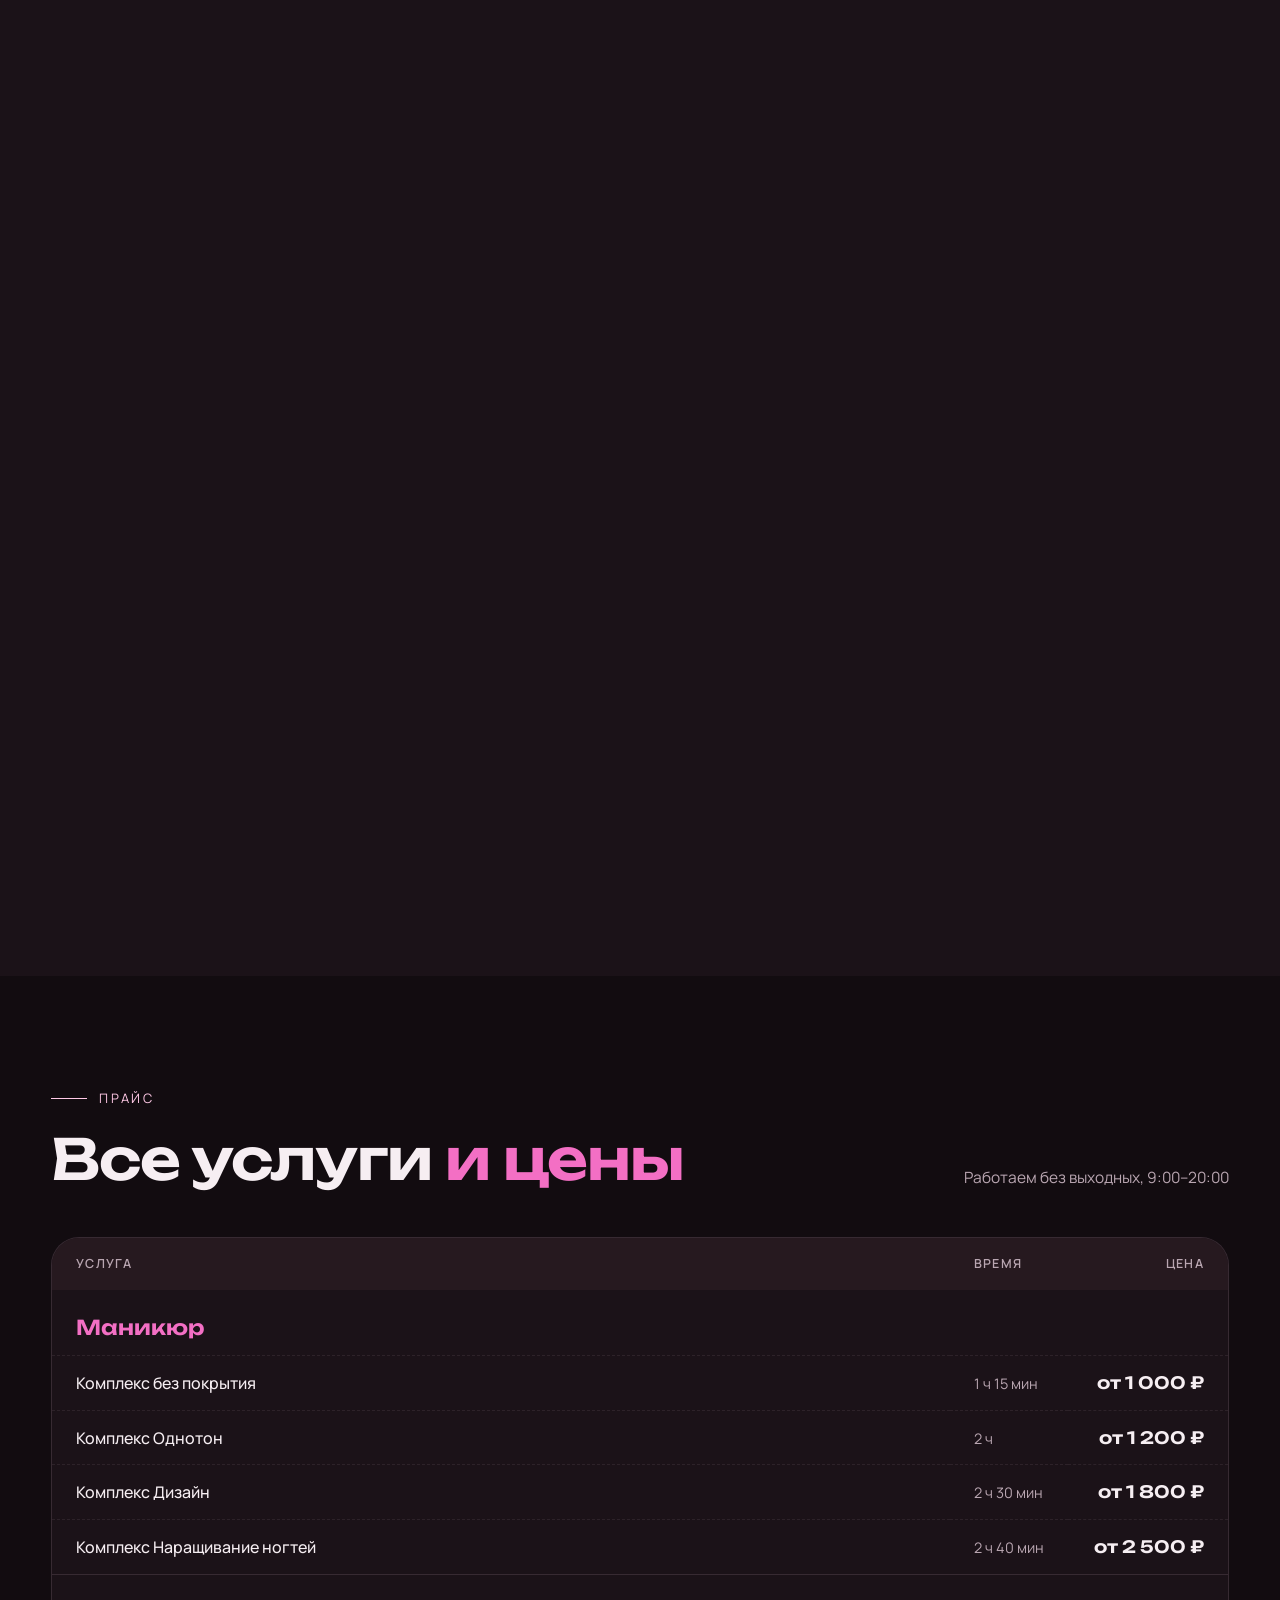
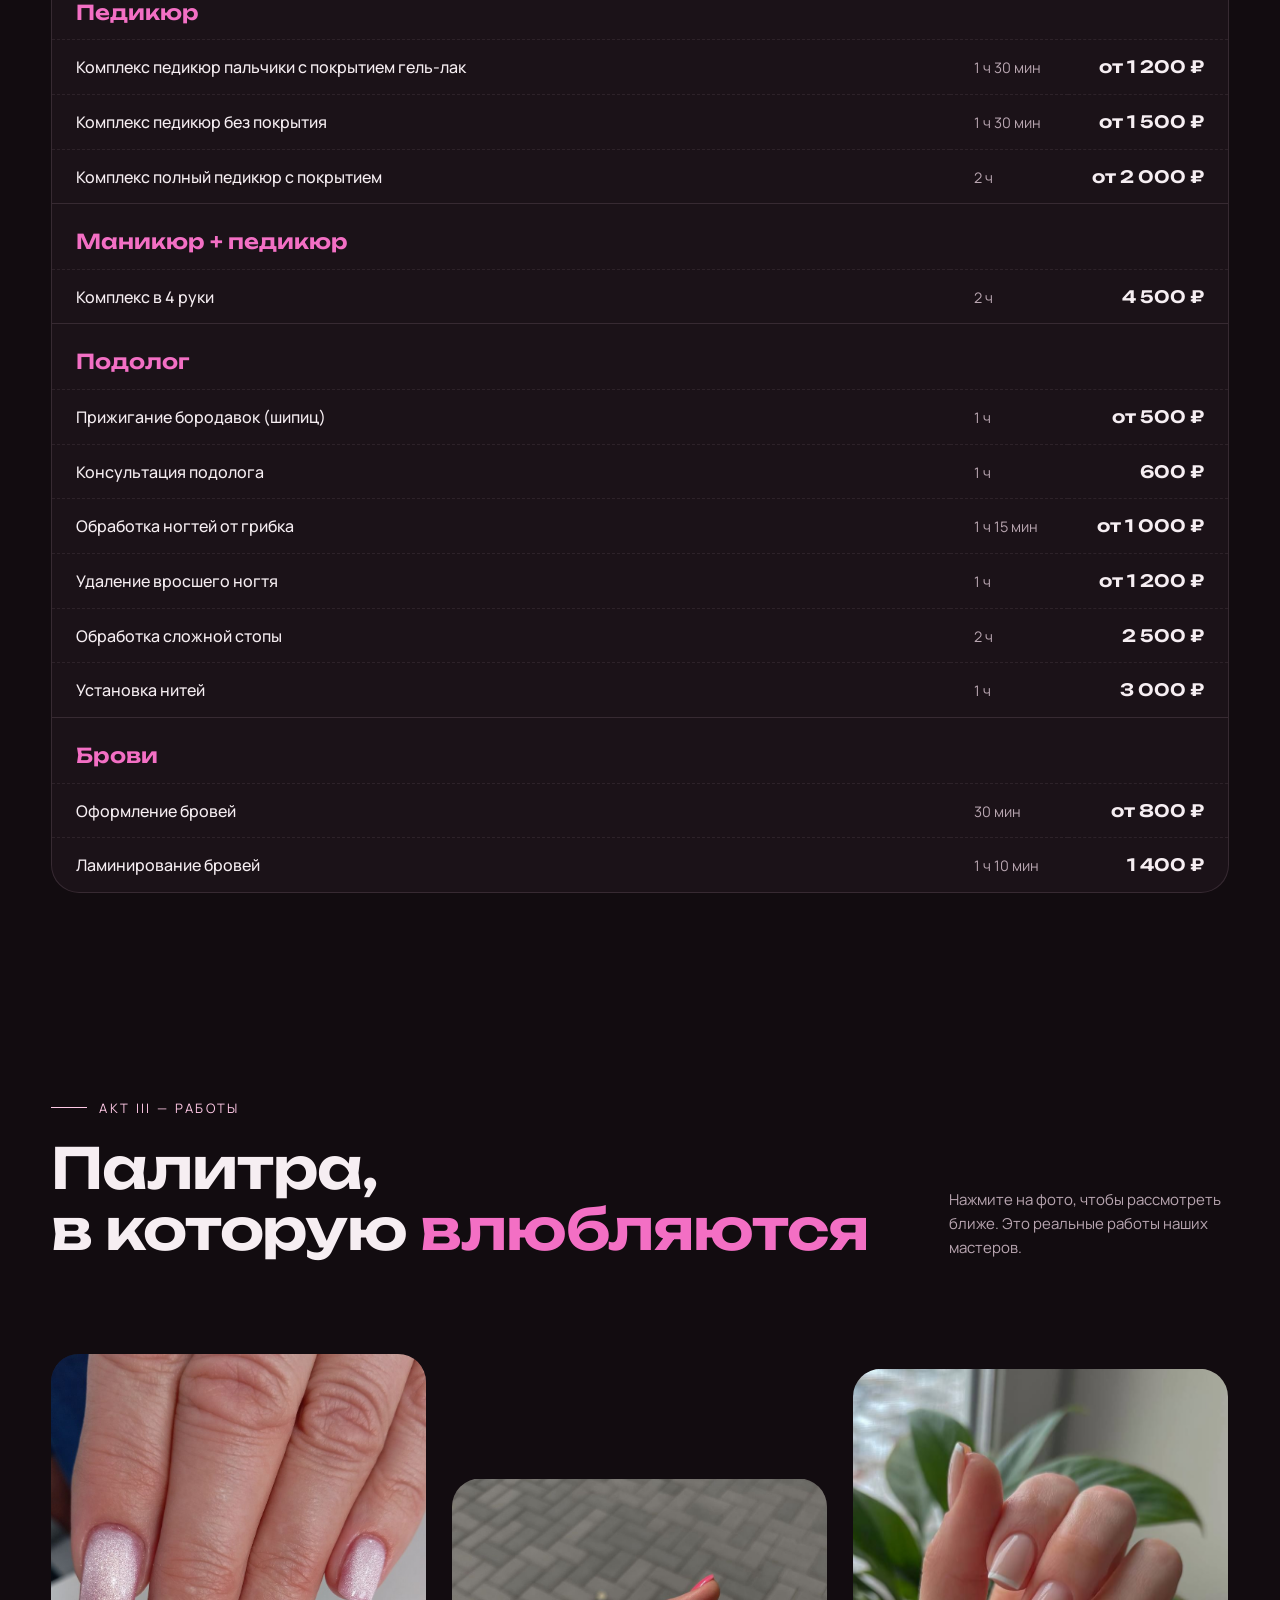
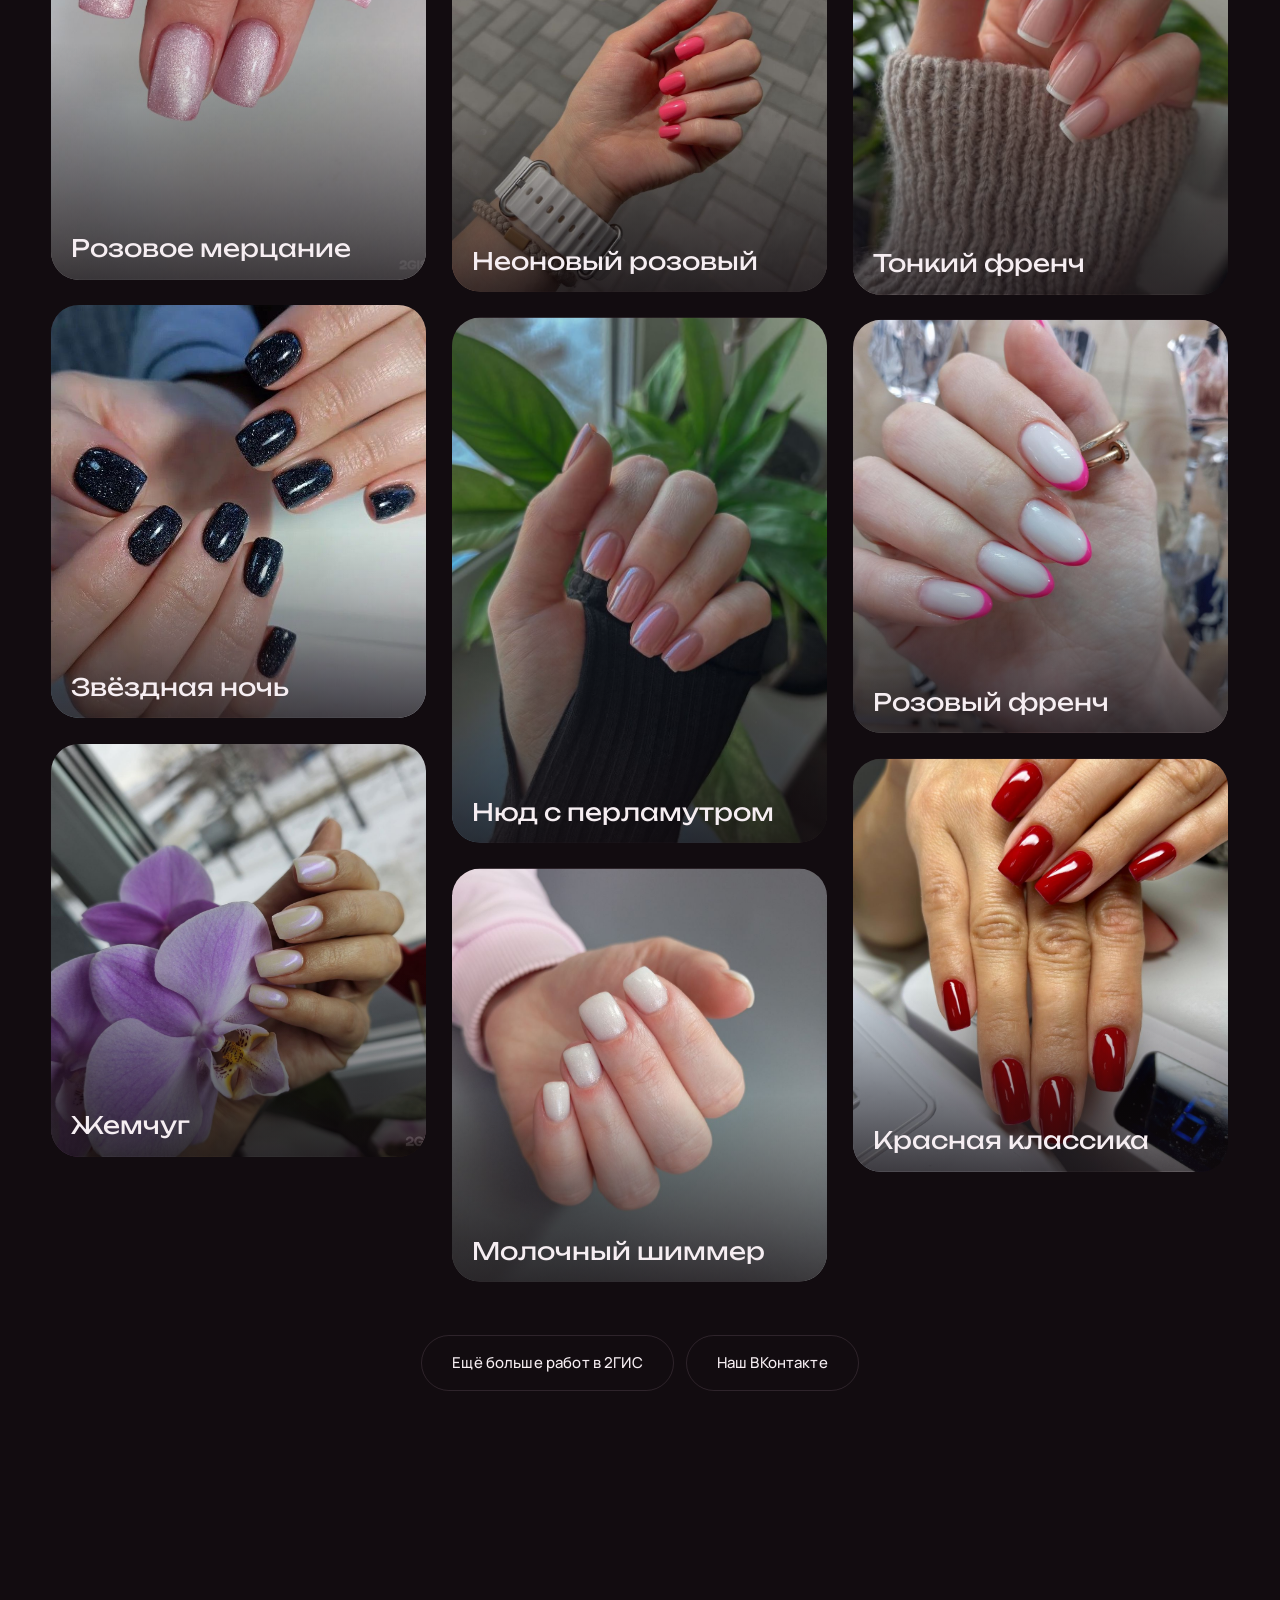
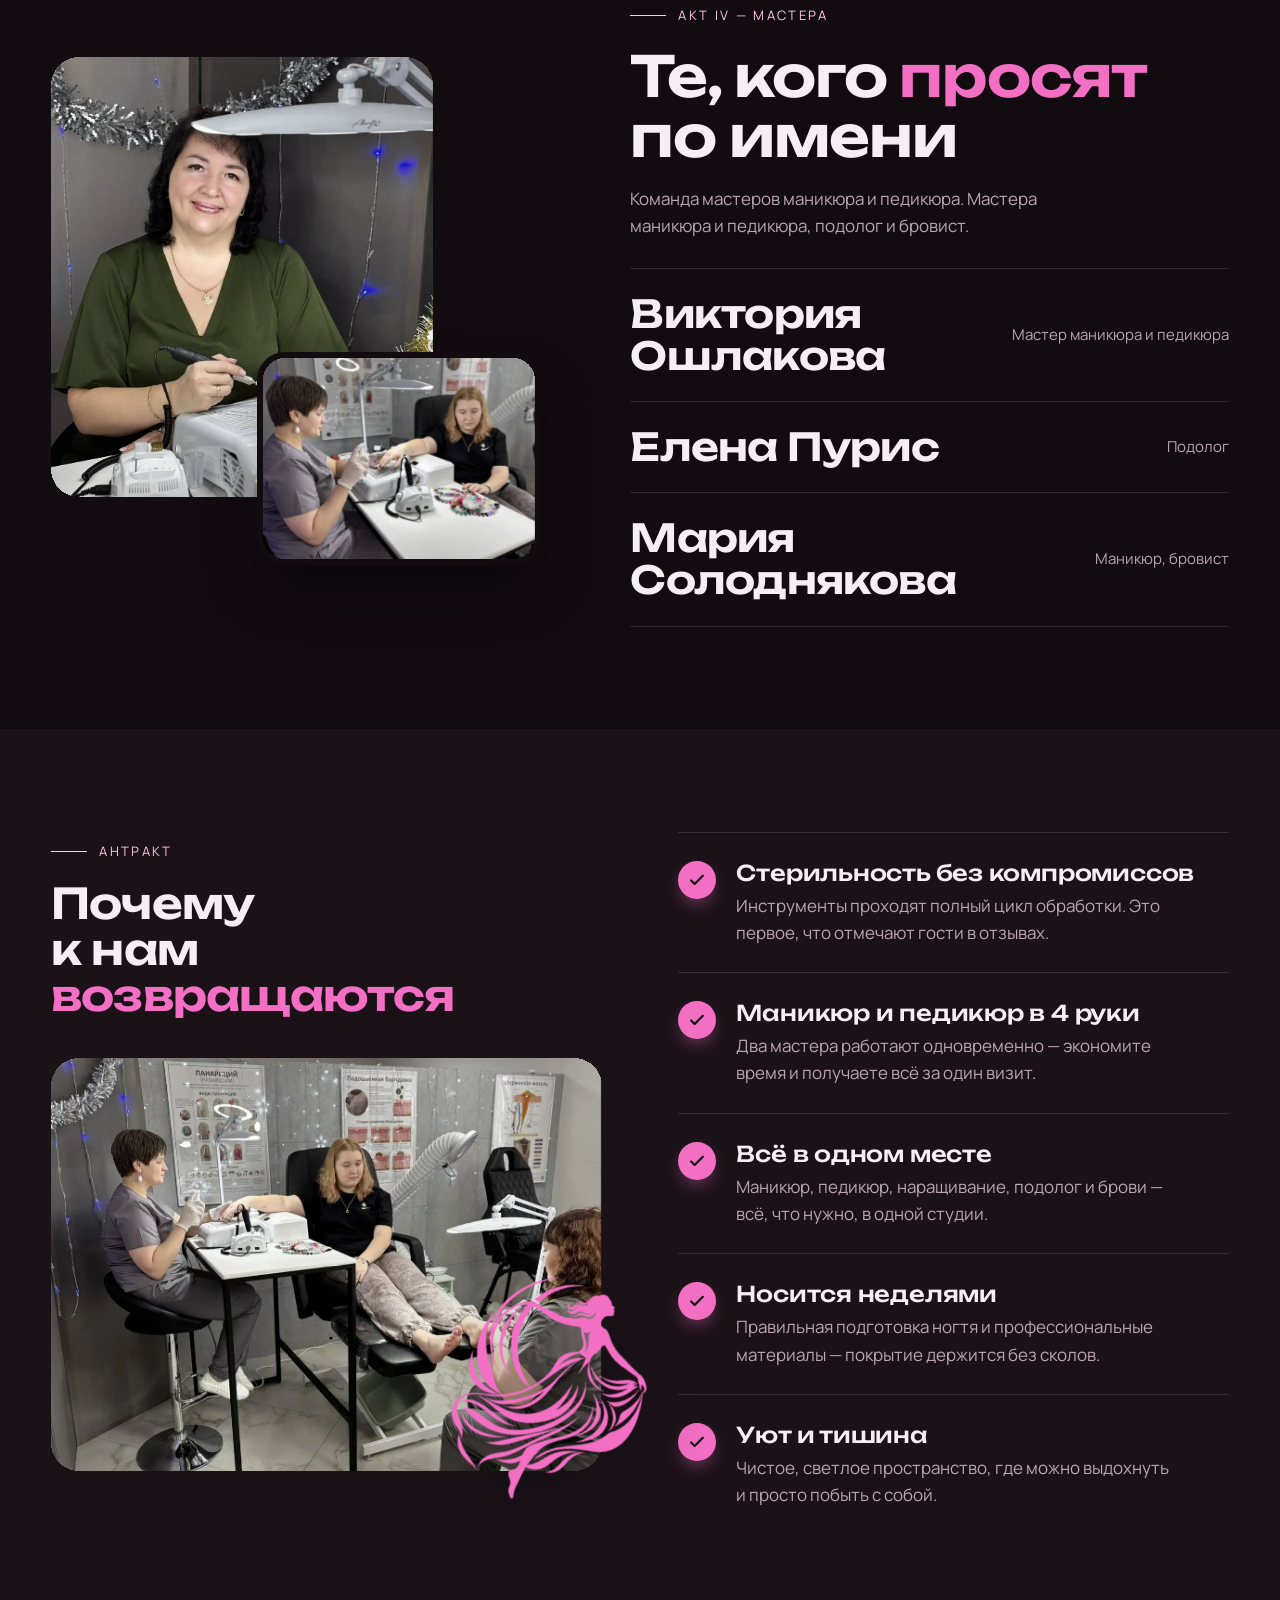
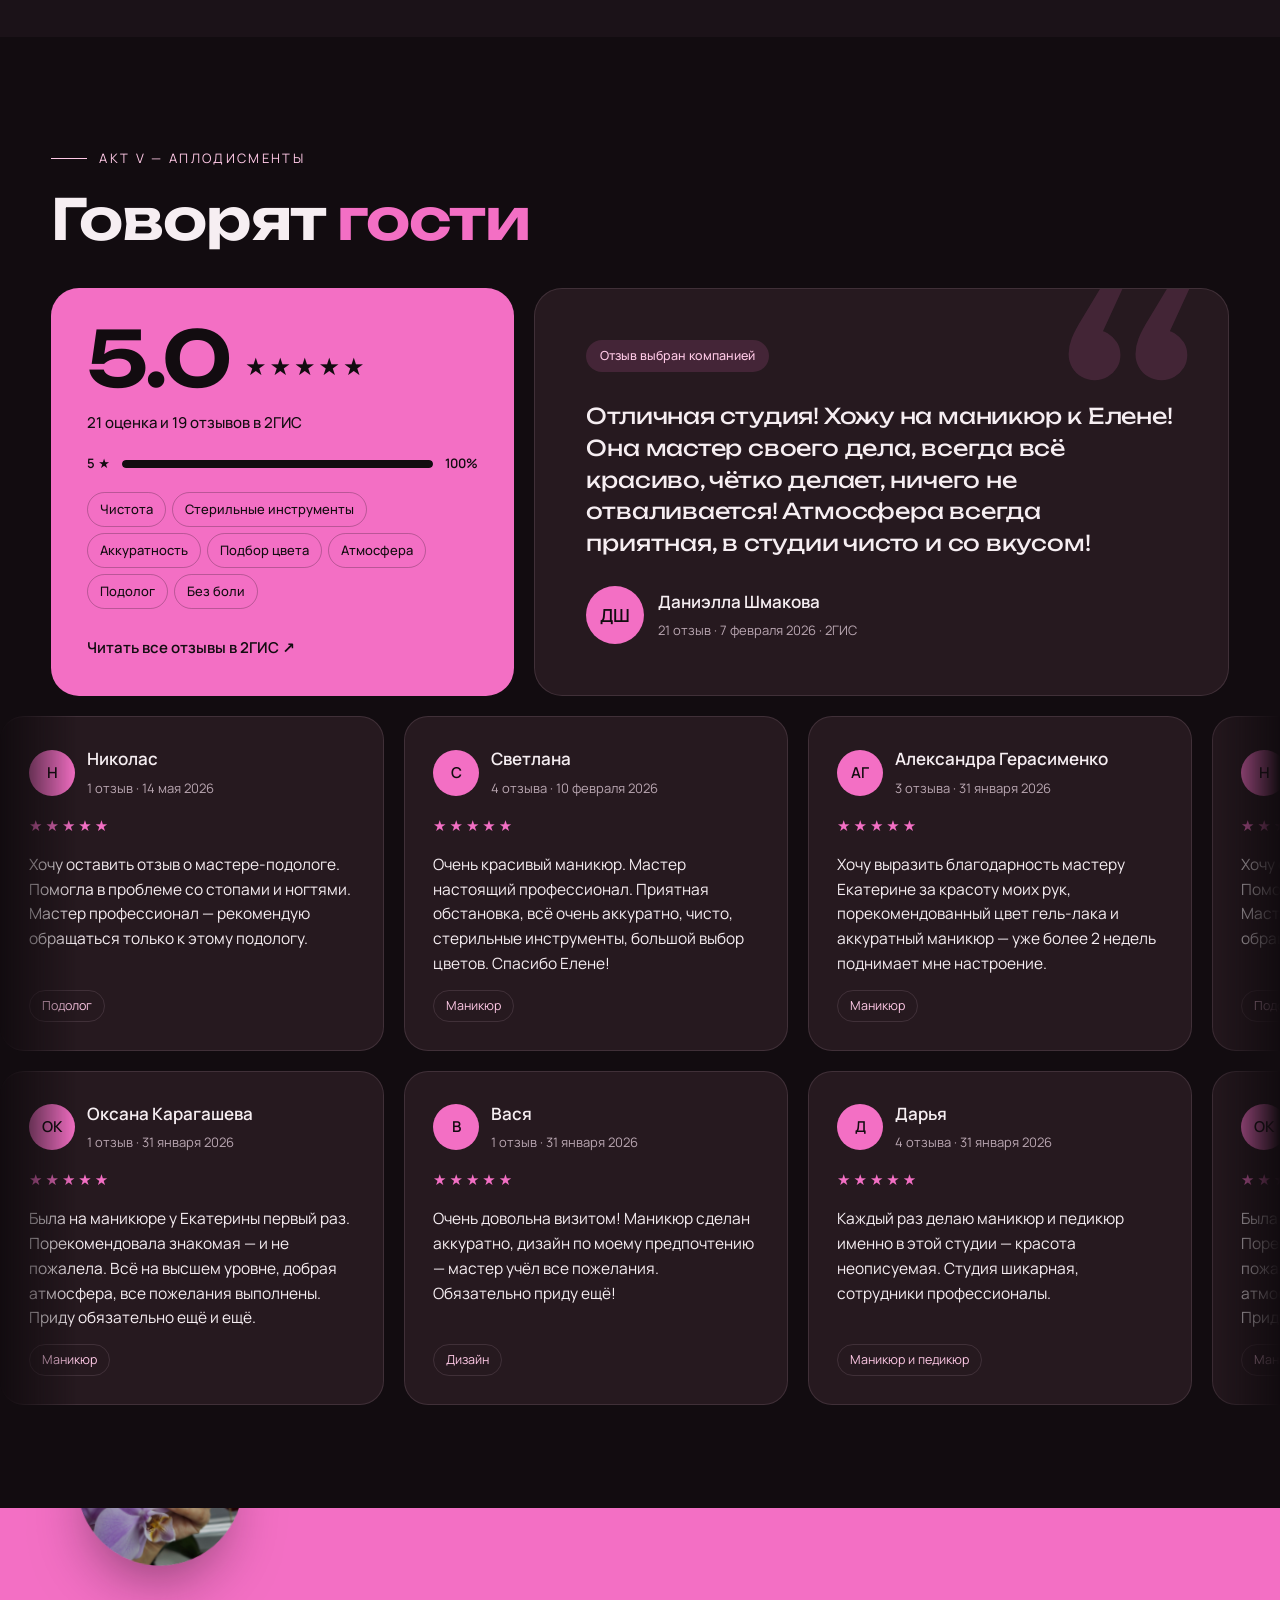
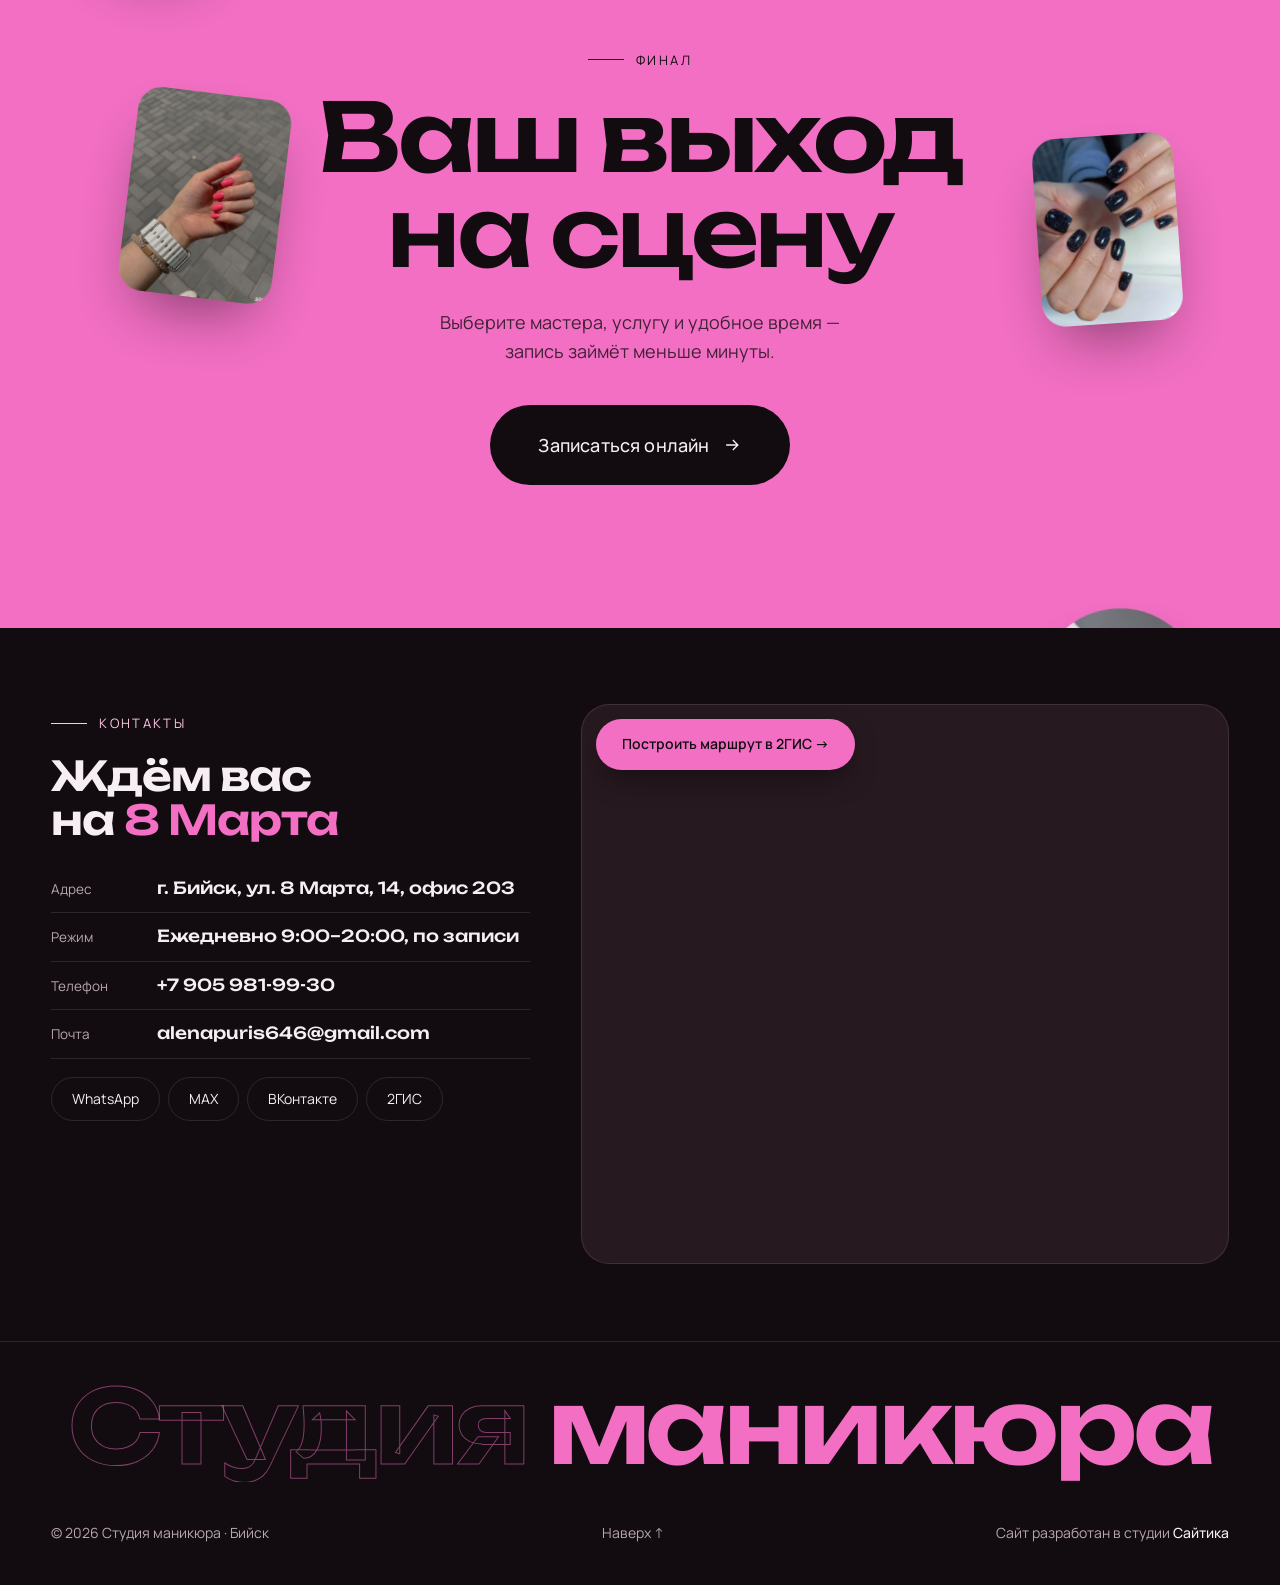
==== commit d36e566d: "Карта: src вместо data-src — грузится сразу Co-Authored-By: Claude Opus 5.5 <noreply@anthropic.com> " ====
--- a/index.html
+++ b/index.html
@@ -674,7 +674,7 @@
         </div>
         <div class="contacts__visual">
           <div class="contacts__map">
-            <iframe title="Карта: Бийск, ул. 8 Марта, 14" loading="lazy" decoding="async" data-src="https://yandex.ru/map-widget/v1/?text=%D0%91%D0%B8%D0%B9%D1%81%D0%BA%2C%20%D1%83%D0%BB%D0%B8%D1%86%D0%B0%208%20%D0%9C%D0%B0%D1%80%D1%82%D0%B0%2C%2014&z=16"></iframe>
+            <iframe title="Карта: Бийск, ул. 8 Марта, 14" loading="lazy" src="https://yandex.ru/map-widget/v1/?text=%D0%91%D0%B8%D0%B9%D1%81%D0%BA%2C%20%D1%83%D0%BB%D0%B8%D1%86%D0%B0%208%20%D0%9C%D0%B0%D1%80%D1%82%D0%B0%2C%2014&z=16"></iframe>
             <a href="https://2gis.ru/biysk/firm/70000001103483562" target="_blank" rel="noopener" class="contacts__route">Построить маршрут в 2ГИС →</a>
           </div>
         </div>
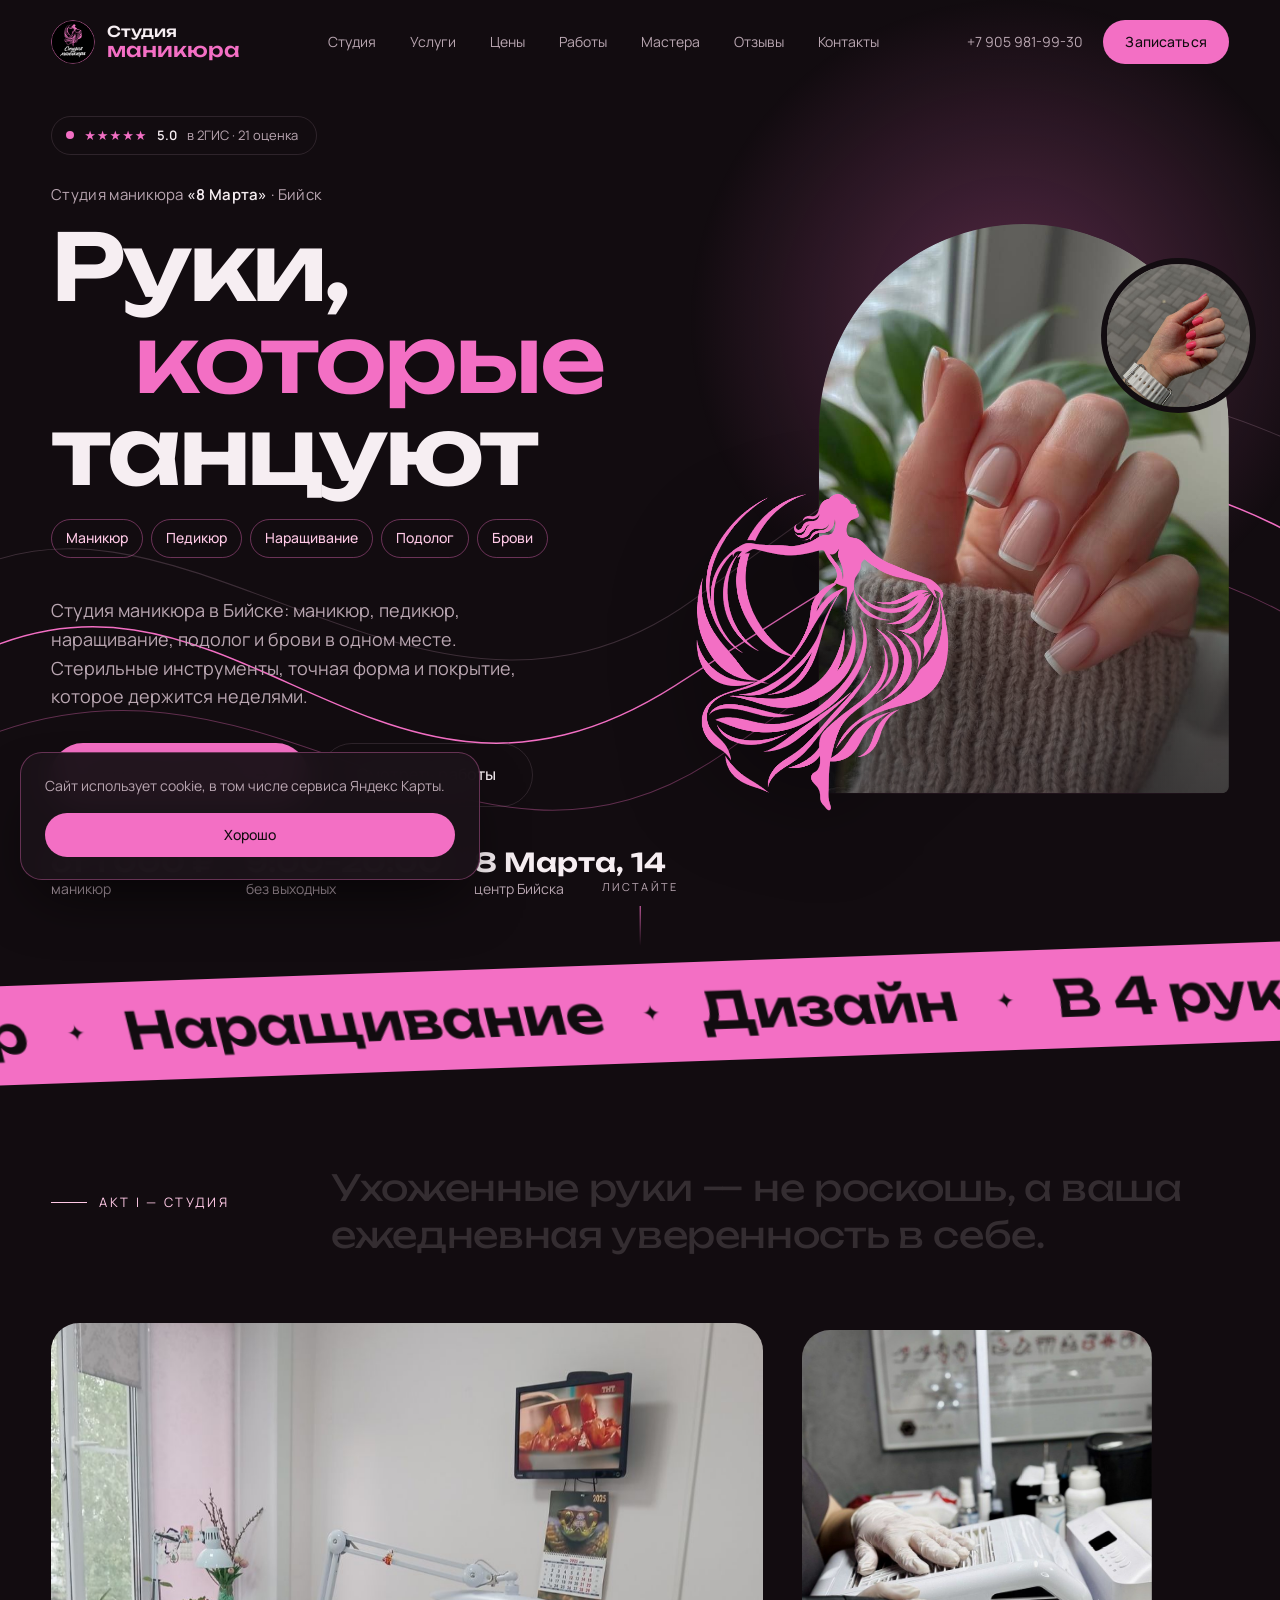
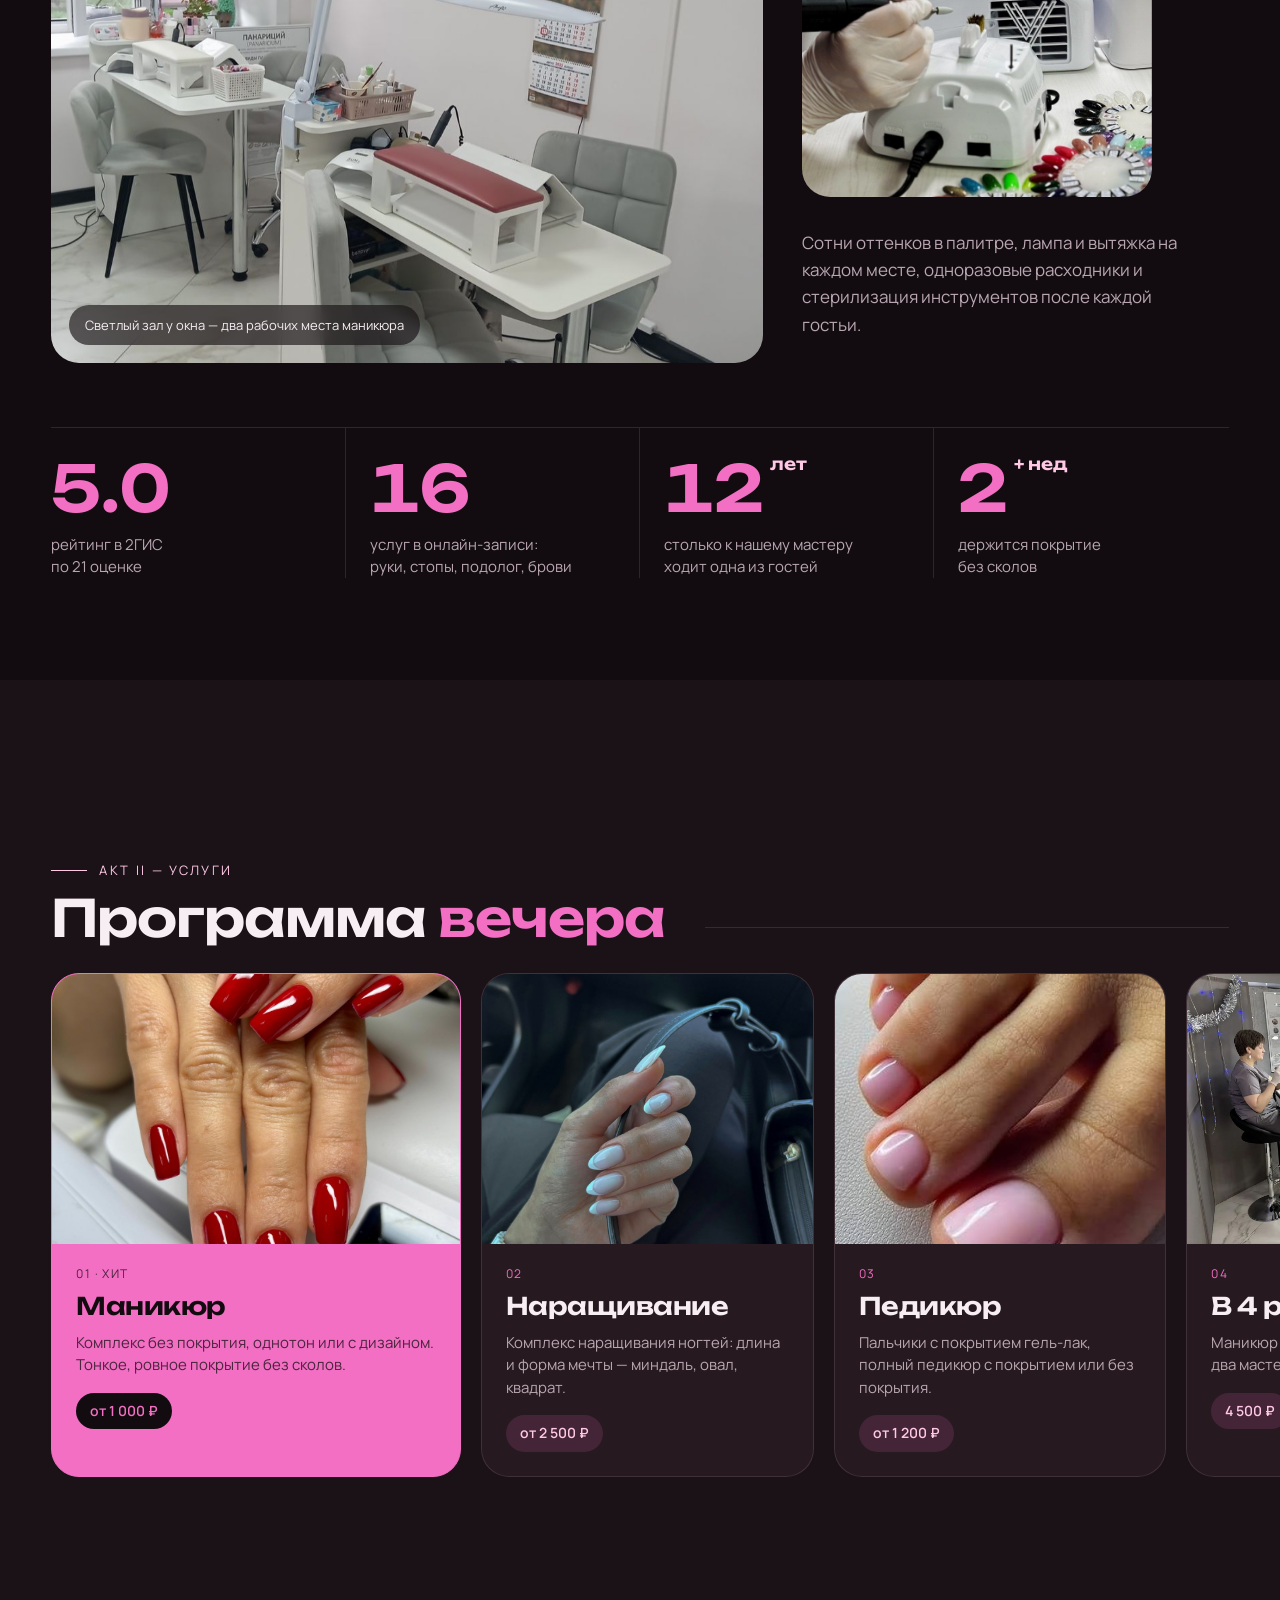
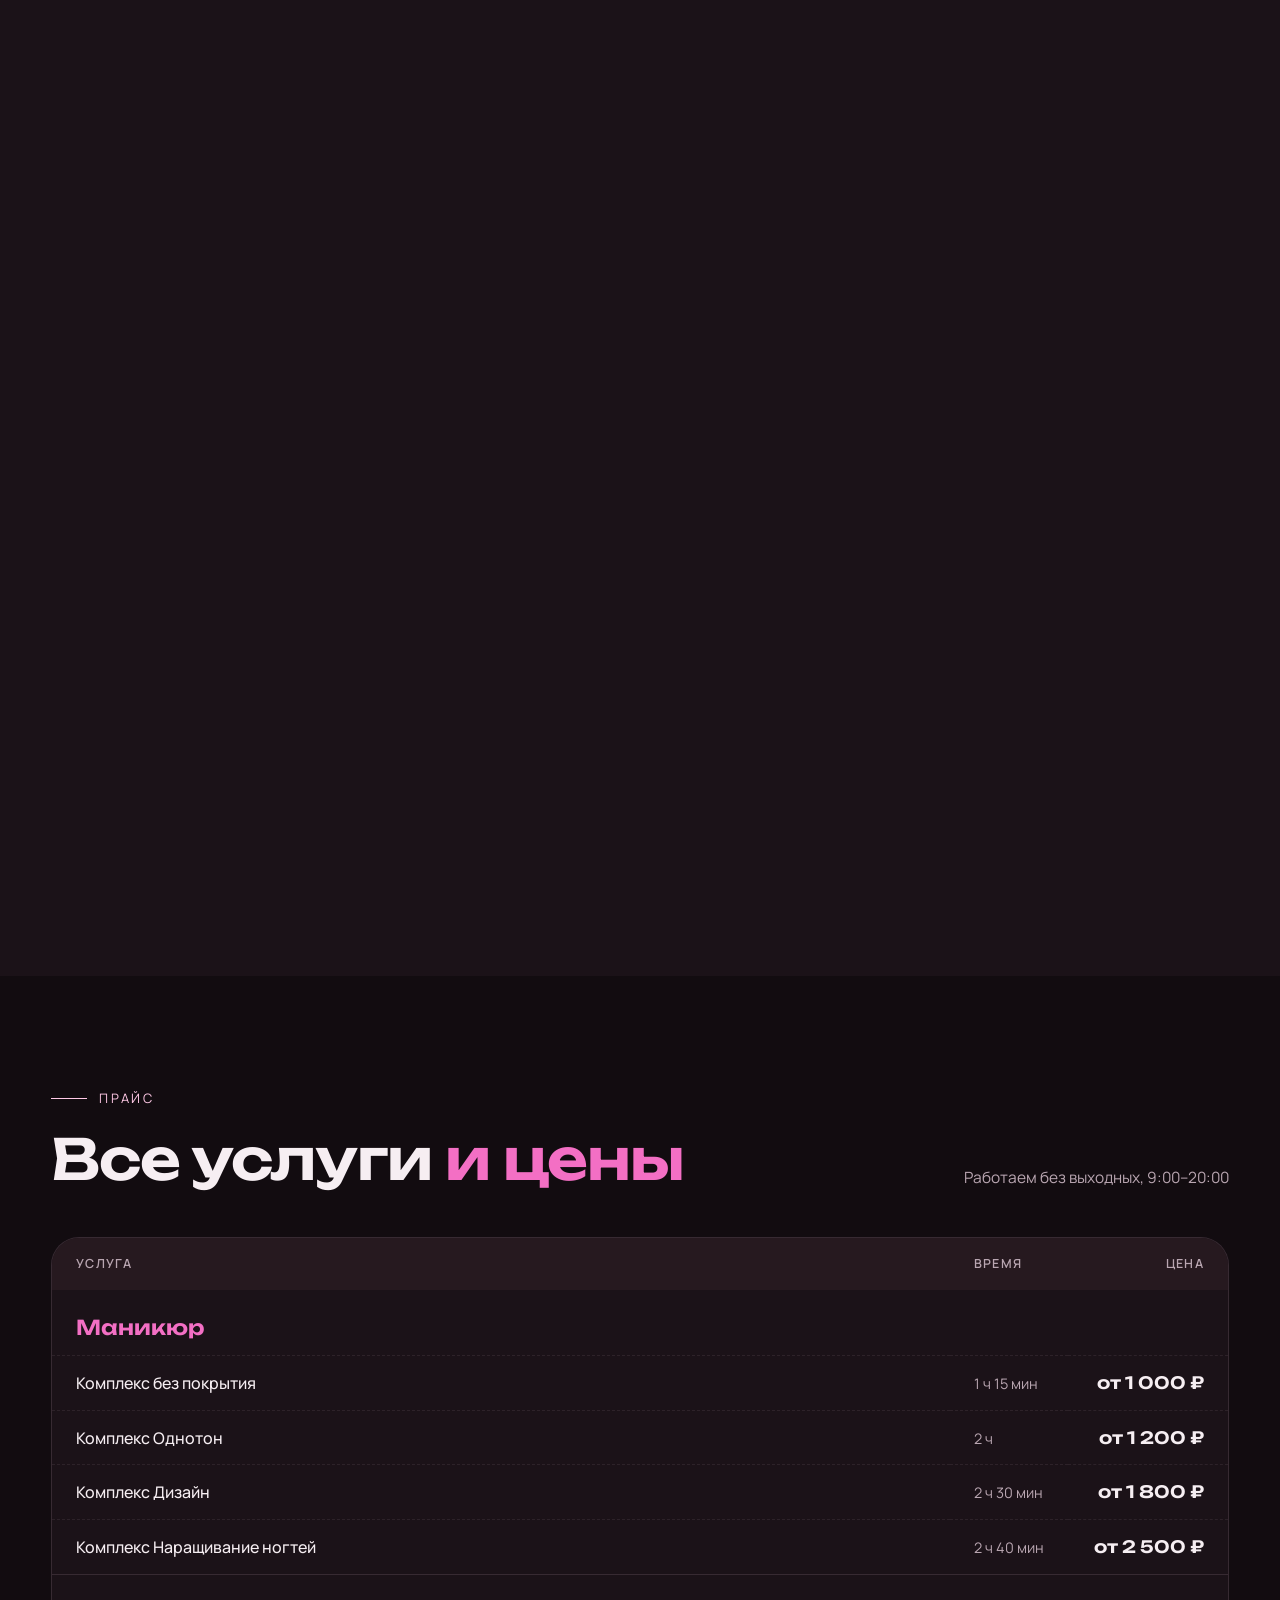
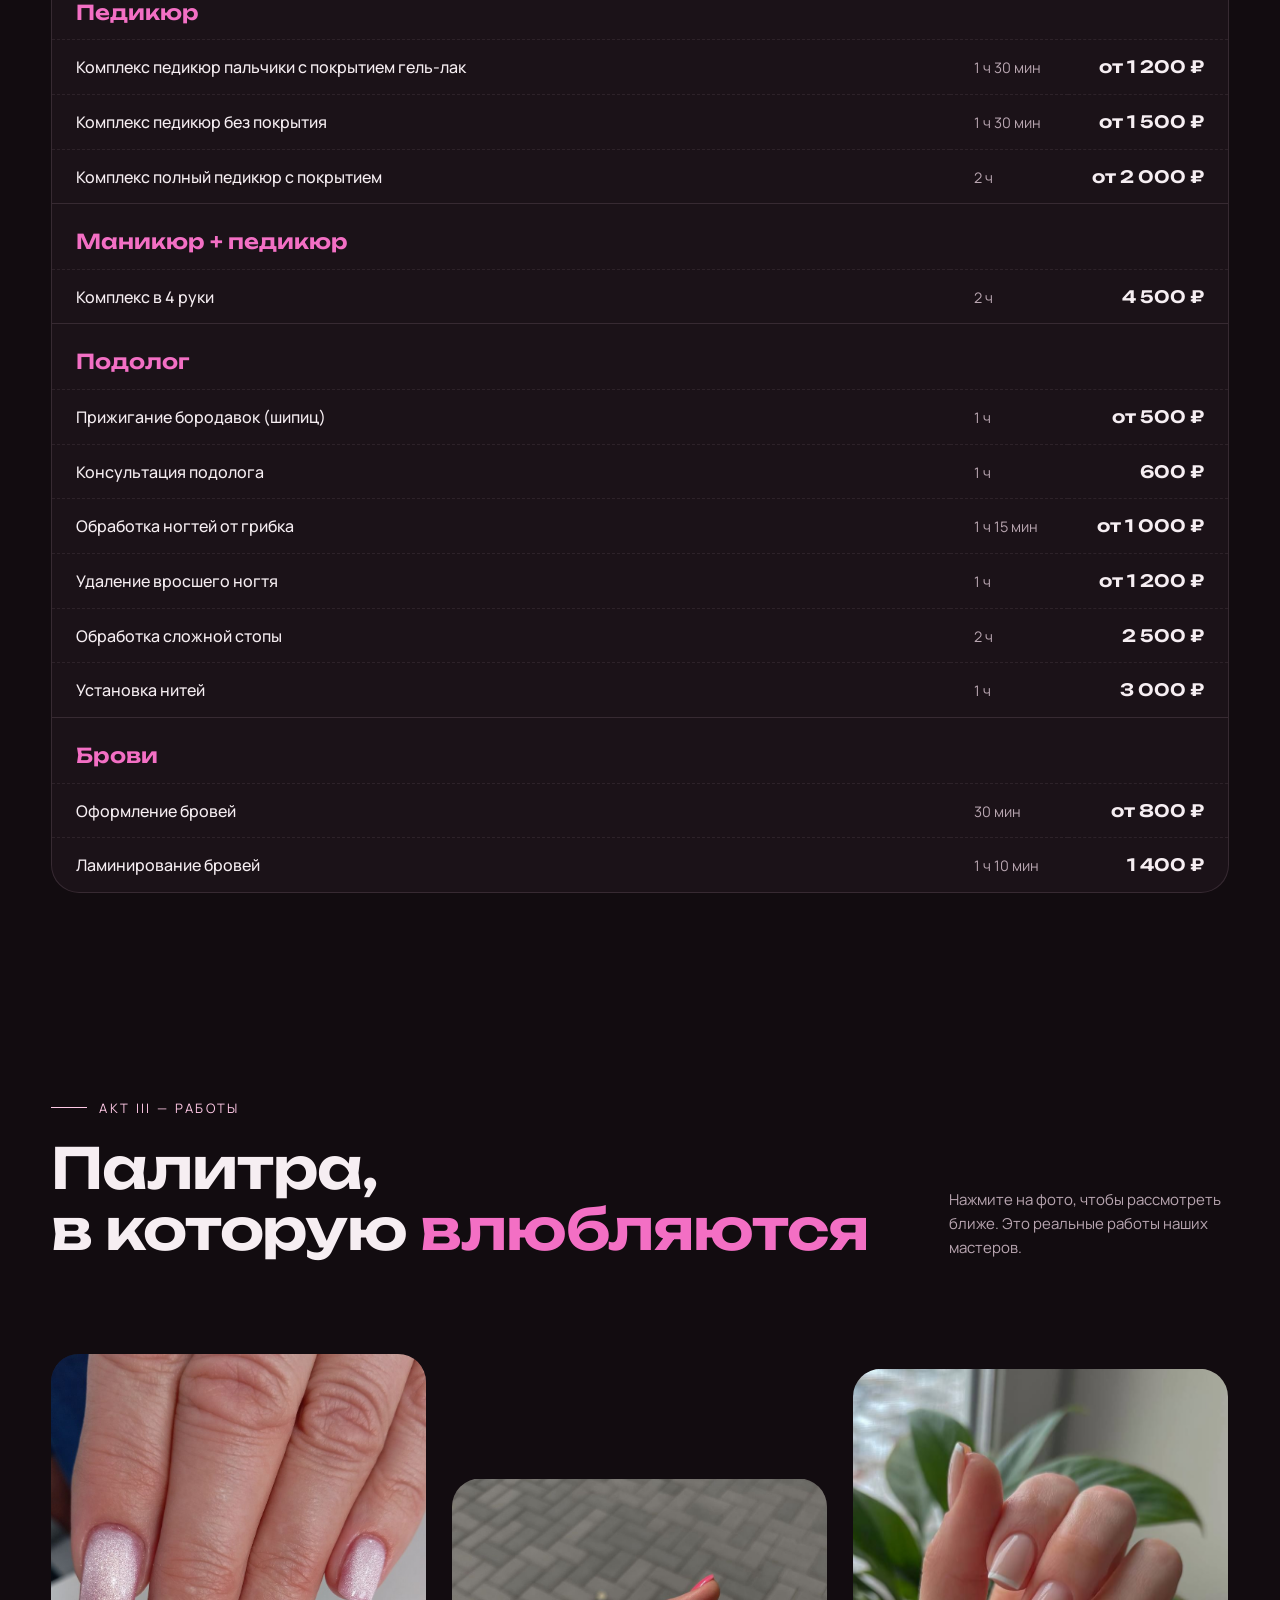
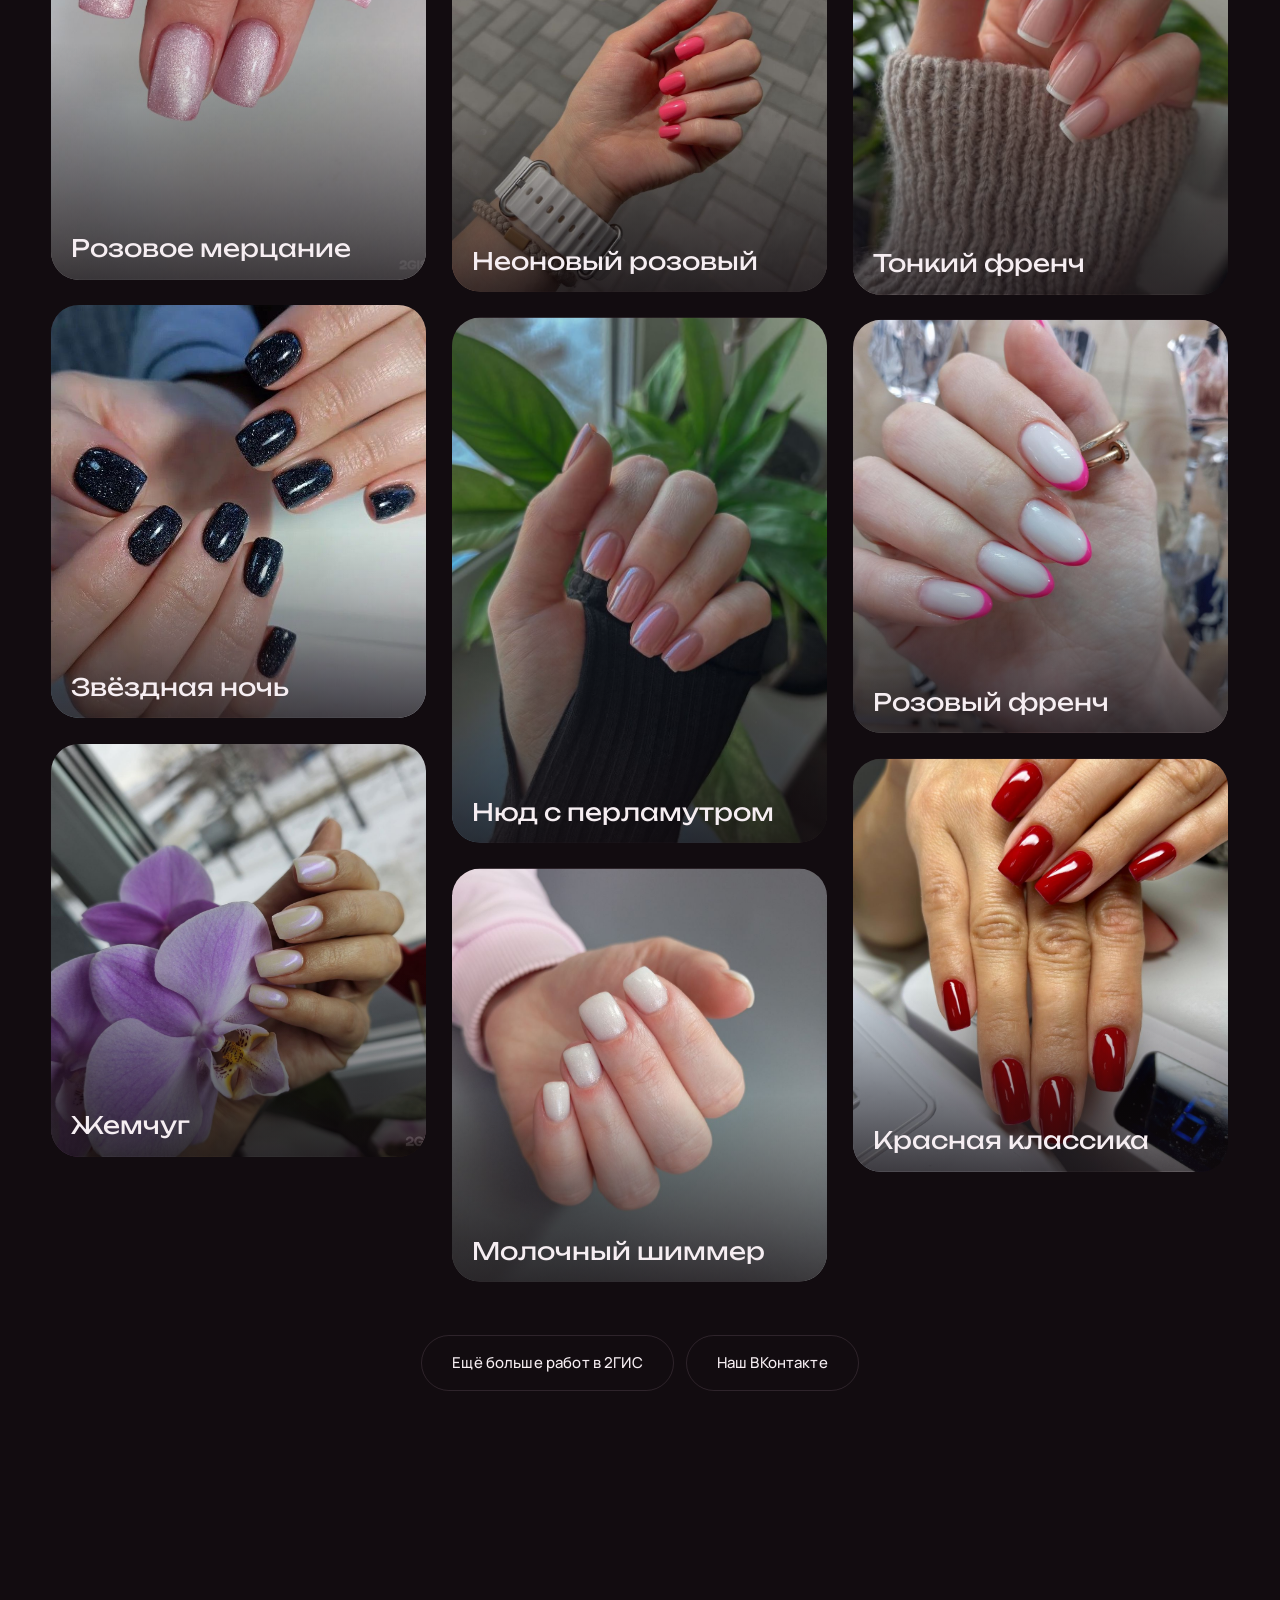
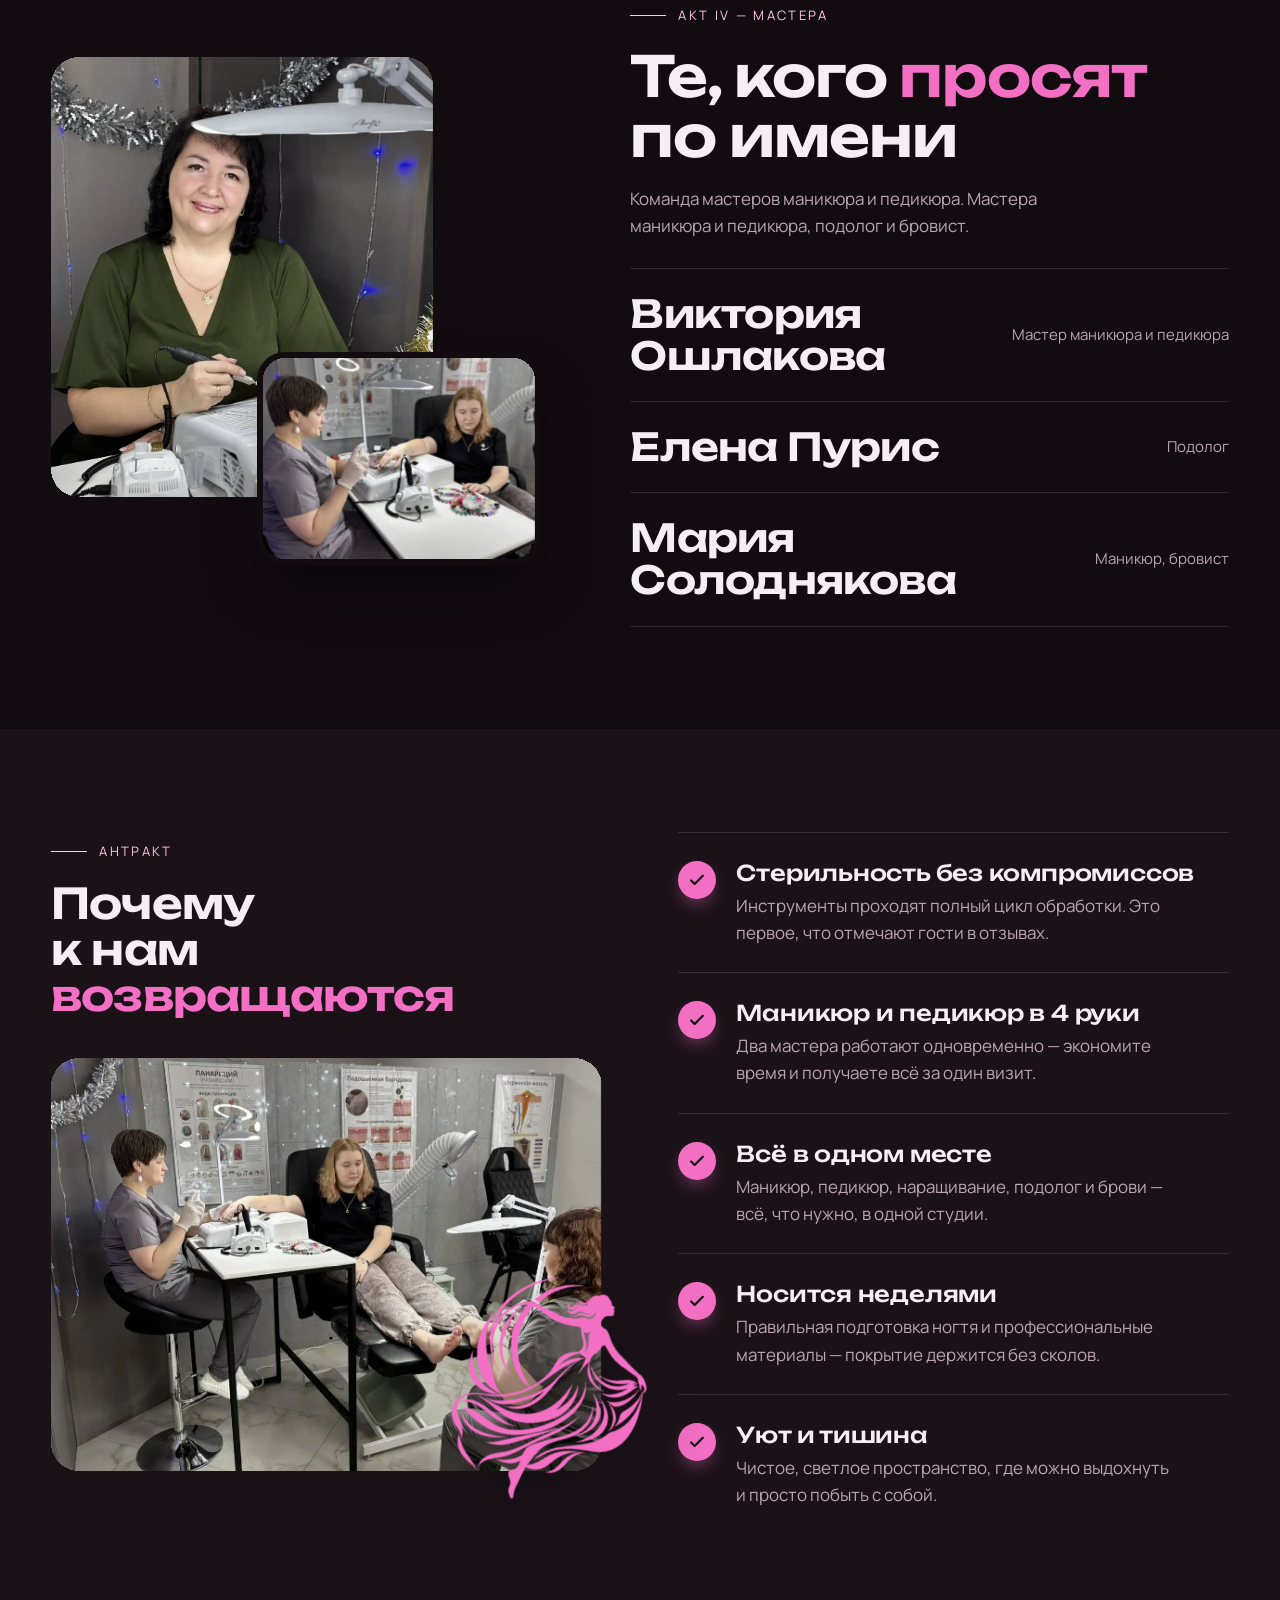
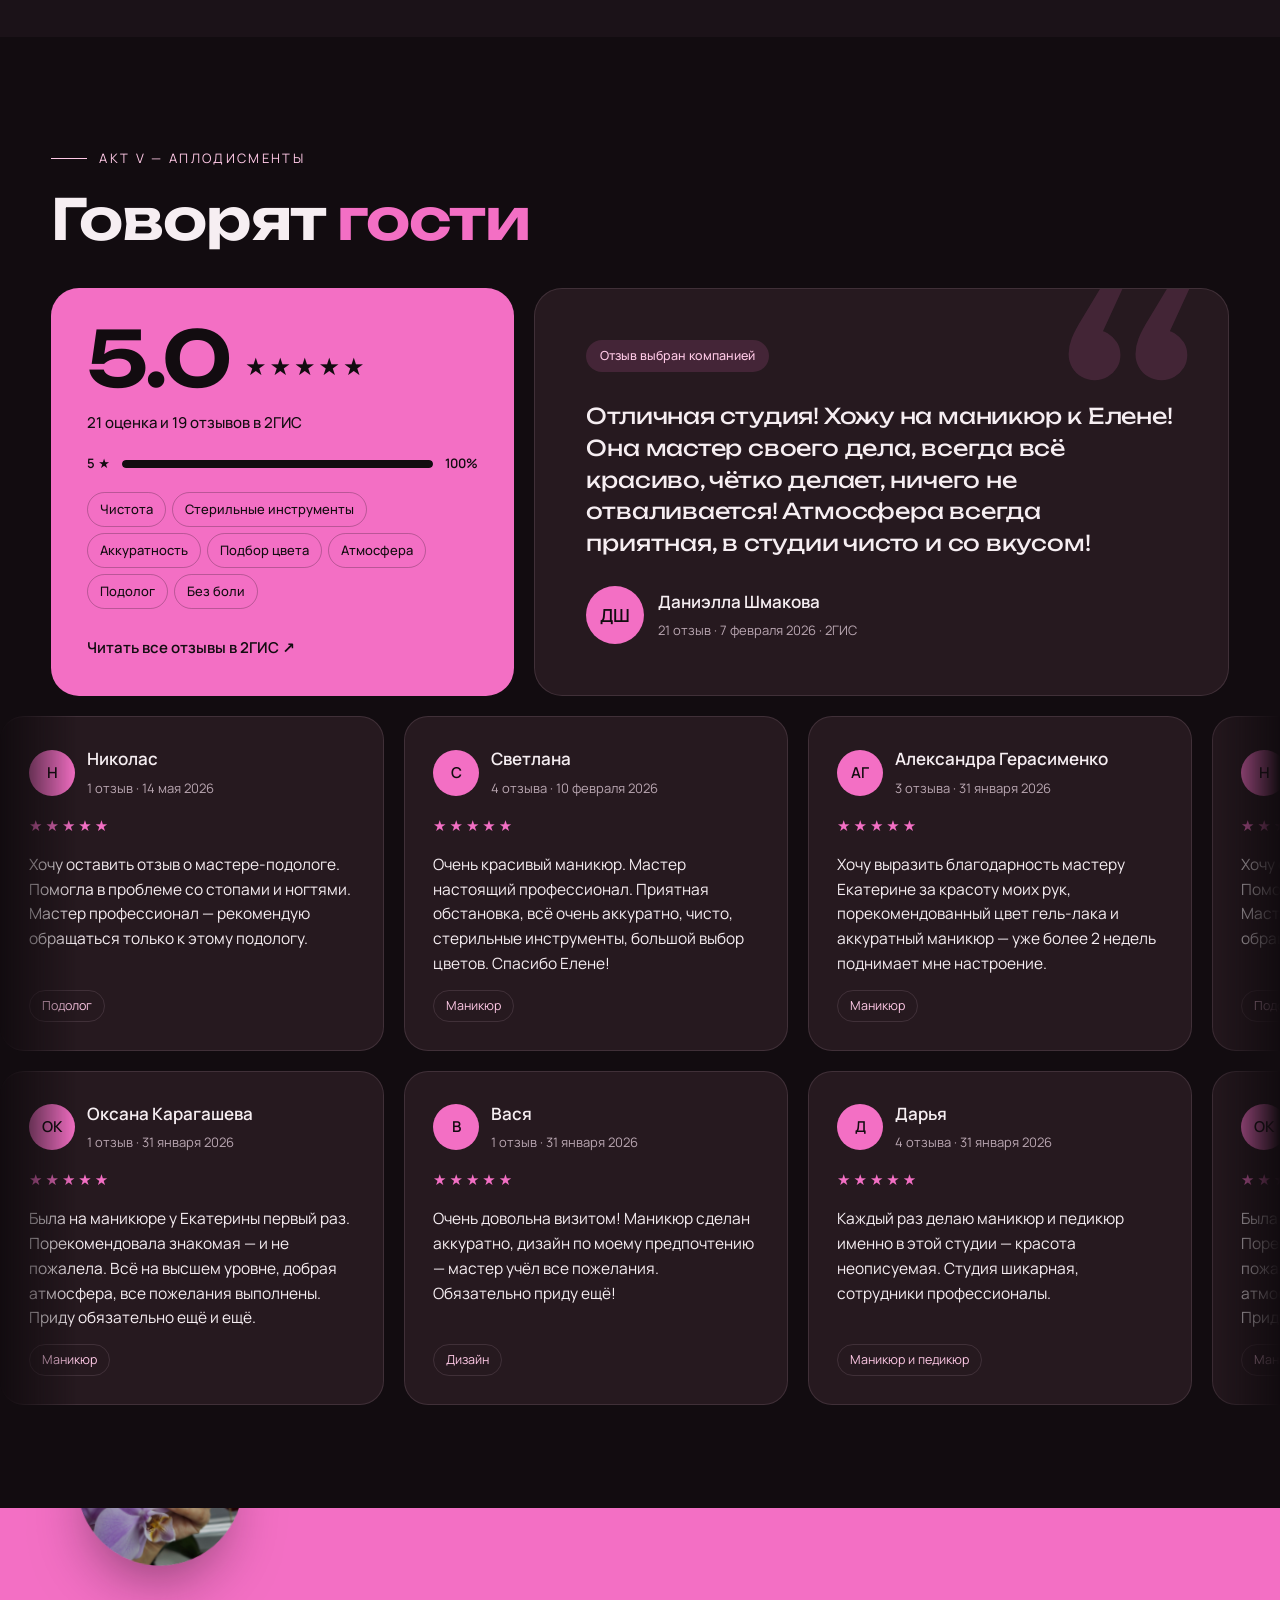
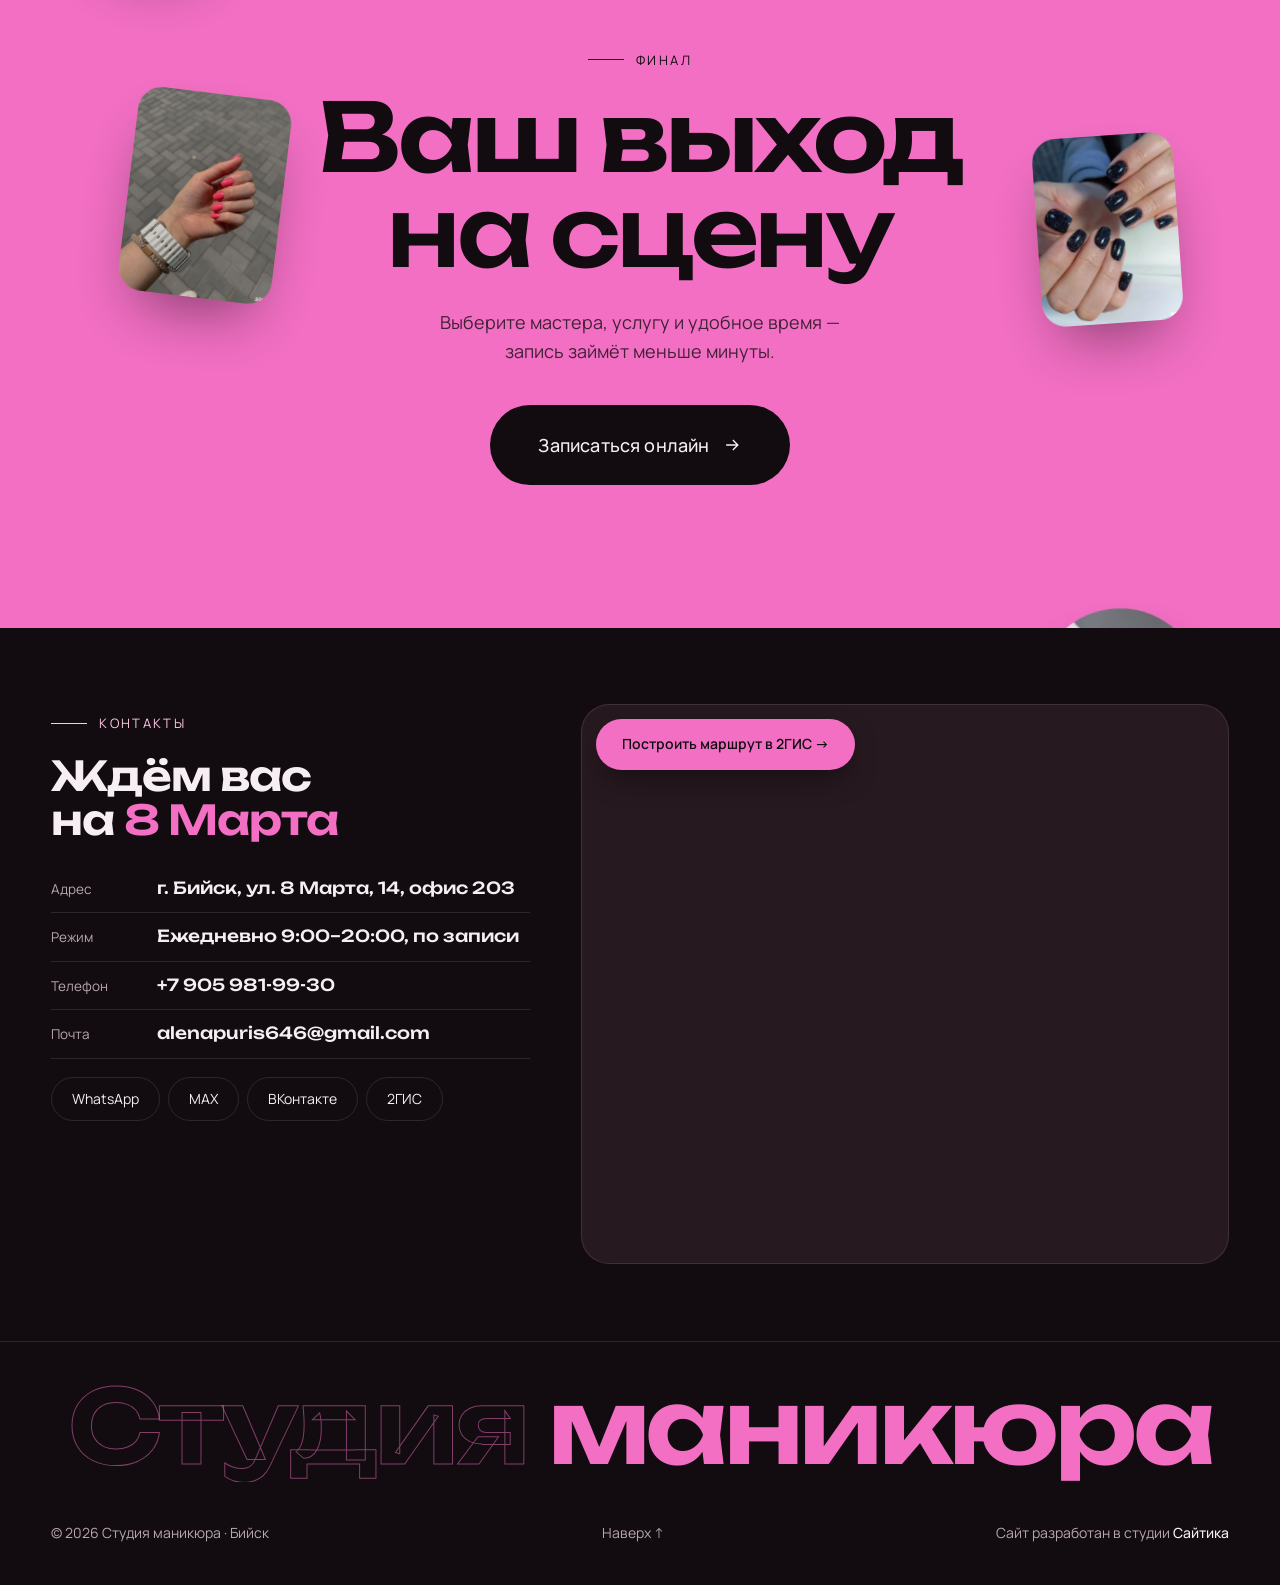
==== commit 61eeea3d: "Карточка «Брови»: новое фото — мастер оформляет брови Co-Authored-By: Claude Opus 5.5 <noreply@anthr" ====
--- a/index.html
+++ b/index.html
@@ -103,7 +103,7 @@
   <link rel="preconnect" href="https://fonts.gstatic.com" crossorigin>
   <link href="https://fonts.googleapis.com/css2?family=Unbounded:wght@400;500;600;700&family=Manrope:wght@400;500;600;700&display=swap" rel="stylesheet">
   <link rel="preload" as="image" href="assets/images/nails-french.jpg">
-  <link rel="stylesheet" href="style.css?v=20261124n">
+  <link rel="stylesheet" href="style.css?v=20261124o">
 </head>
 <body class="is-loading">
 
@@ -340,7 +340,7 @@
             </div>
           </article>
           <article class="svc">
-            <div class="svc__media"><img src="assets/images/brows.jpg" alt="Аккуратно оформленные брови" loading="lazy" decoding="async" class="svc__img--brows"></div>
+            <div class="svc__media"><img src="assets/images/brows.jpg?v=2" alt="Мастер оформляет брови клиентке" loading="lazy" decoding="async" class="svc__img--brows"></div>
             <div class="svc__body">
               <span class="svc__num">06</span>
               <h3 class="svc__title">Брови</h3>
@@ -706,6 +706,6 @@
     <svg viewBox="0 0 24 24" aria-hidden="true"><path d="M5 12h14M13 6l6 6-6 6"/></svg>
   </a>
 
-  <script src="assets/js/main.js?v=20261124n" defer></script>
+  <script src="assets/js/main.js?v=20261124o" defer></script>
 </body>
 </html>
--- a/style.css
+++ b/style.css
@@ -2,10 +2,10 @@
    Студия маникюра · Бийск
    Главный файл стилей — подключает все модули из assets/css
    ========================================================= */
-@import url("assets/css/base.css?v=20261124n");
-@import url("assets/css/components.css?v=20261124n");
-@import url("assets/css/header.css?v=20261124n");
-@import url("assets/css/sections.css?v=20261124n");
-@import url("assets/css/motion.css?v=20261124n");
-@import url("assets/css/legal.css?v=20261124n");
-@import url("assets/css/responsive.css?v=20261124n");
+@import url("assets/css/base.css?v=20261124o");
+@import url("assets/css/components.css?v=20261124o");
+@import url("assets/css/header.css?v=20261124o");
+@import url("assets/css/sections.css?v=20261124o");
+@import url("assets/css/motion.css?v=20261124o");
+@import url("assets/css/legal.css?v=20261124o");
+@import url("assets/css/responsive.css?v=20261124o");
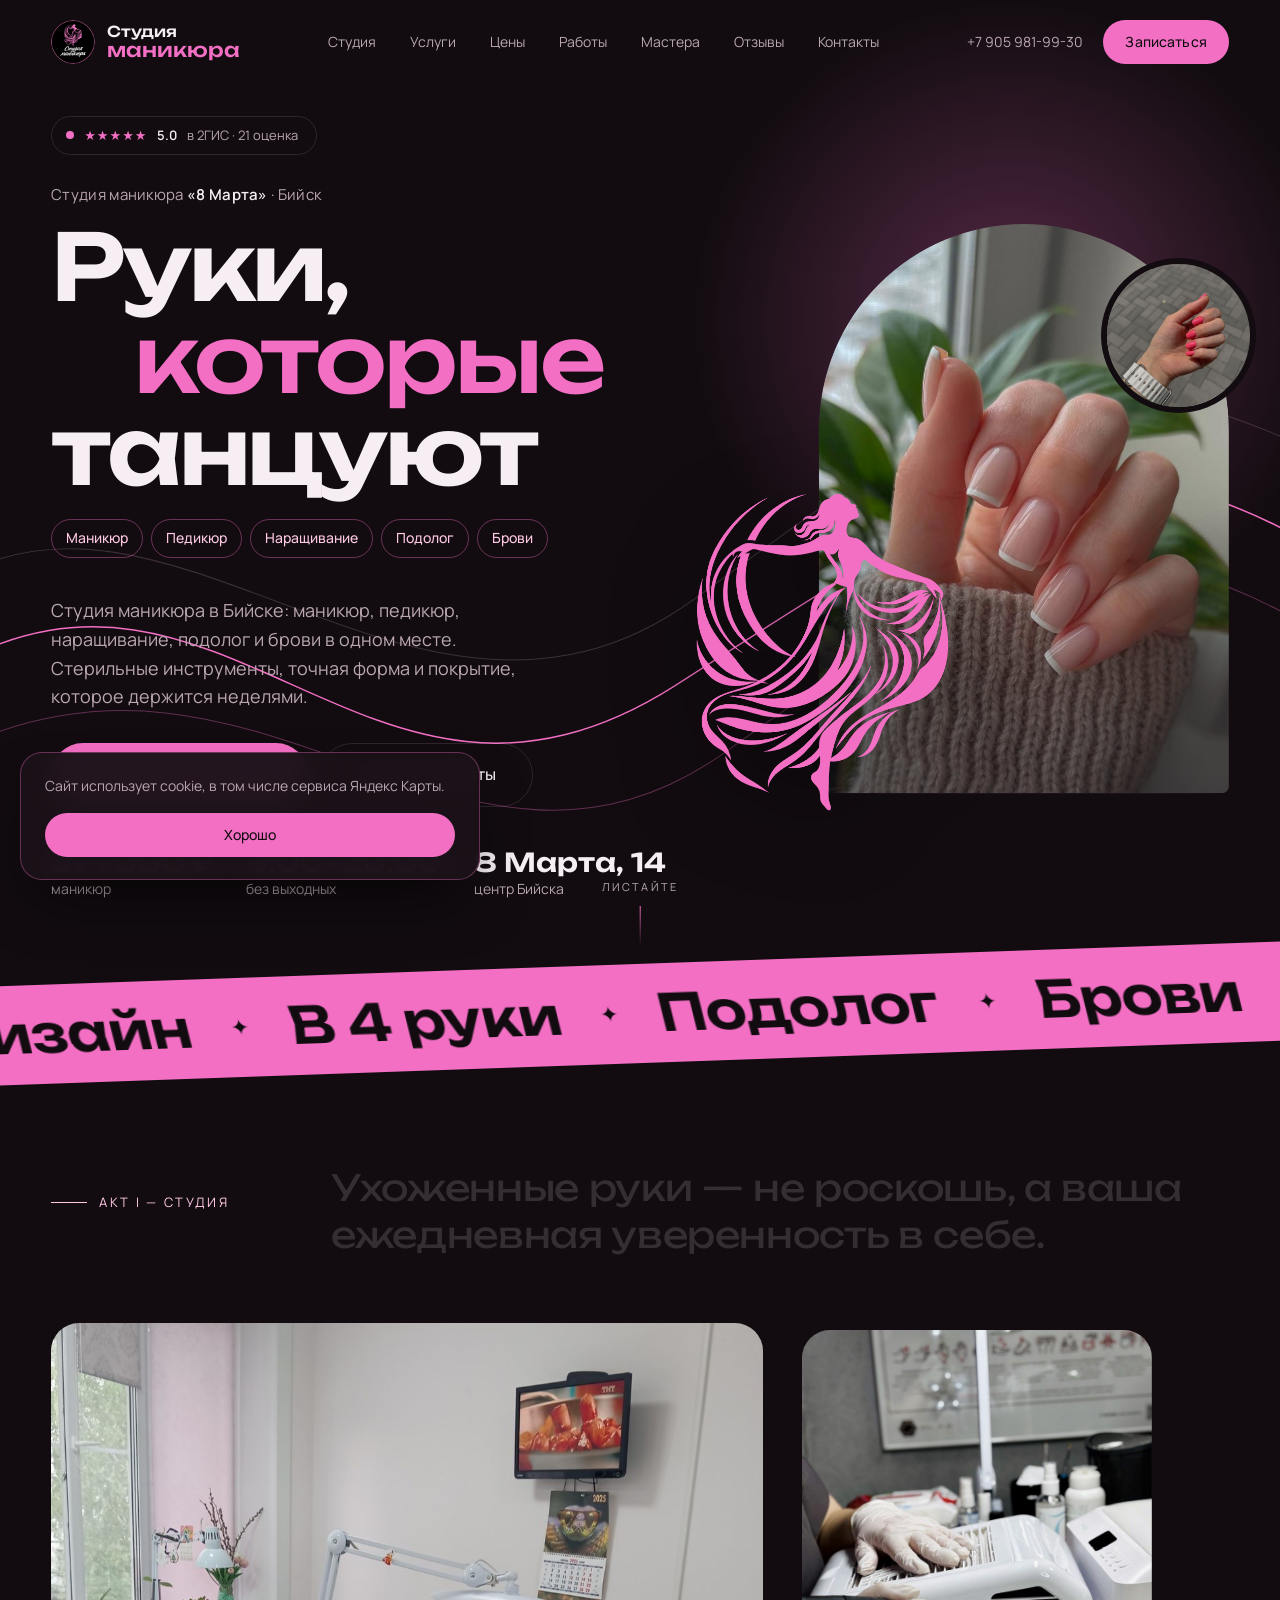
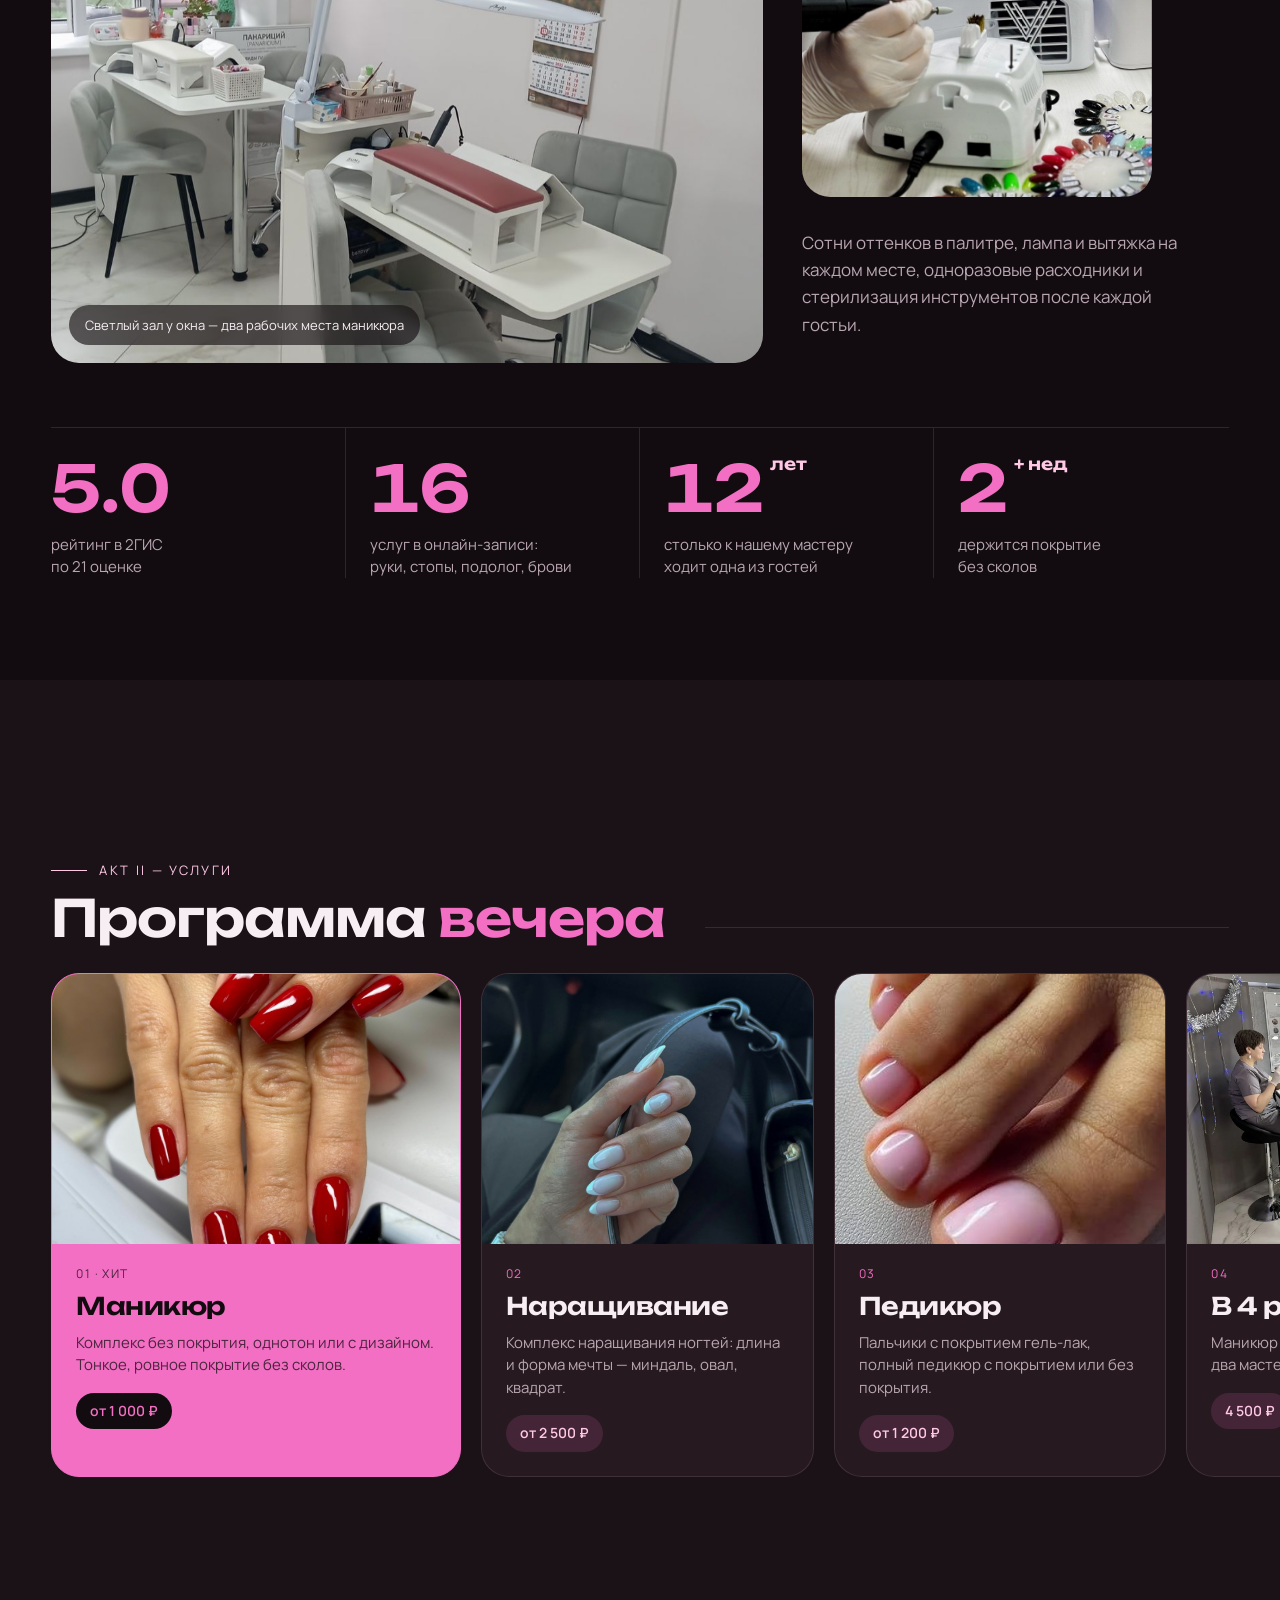
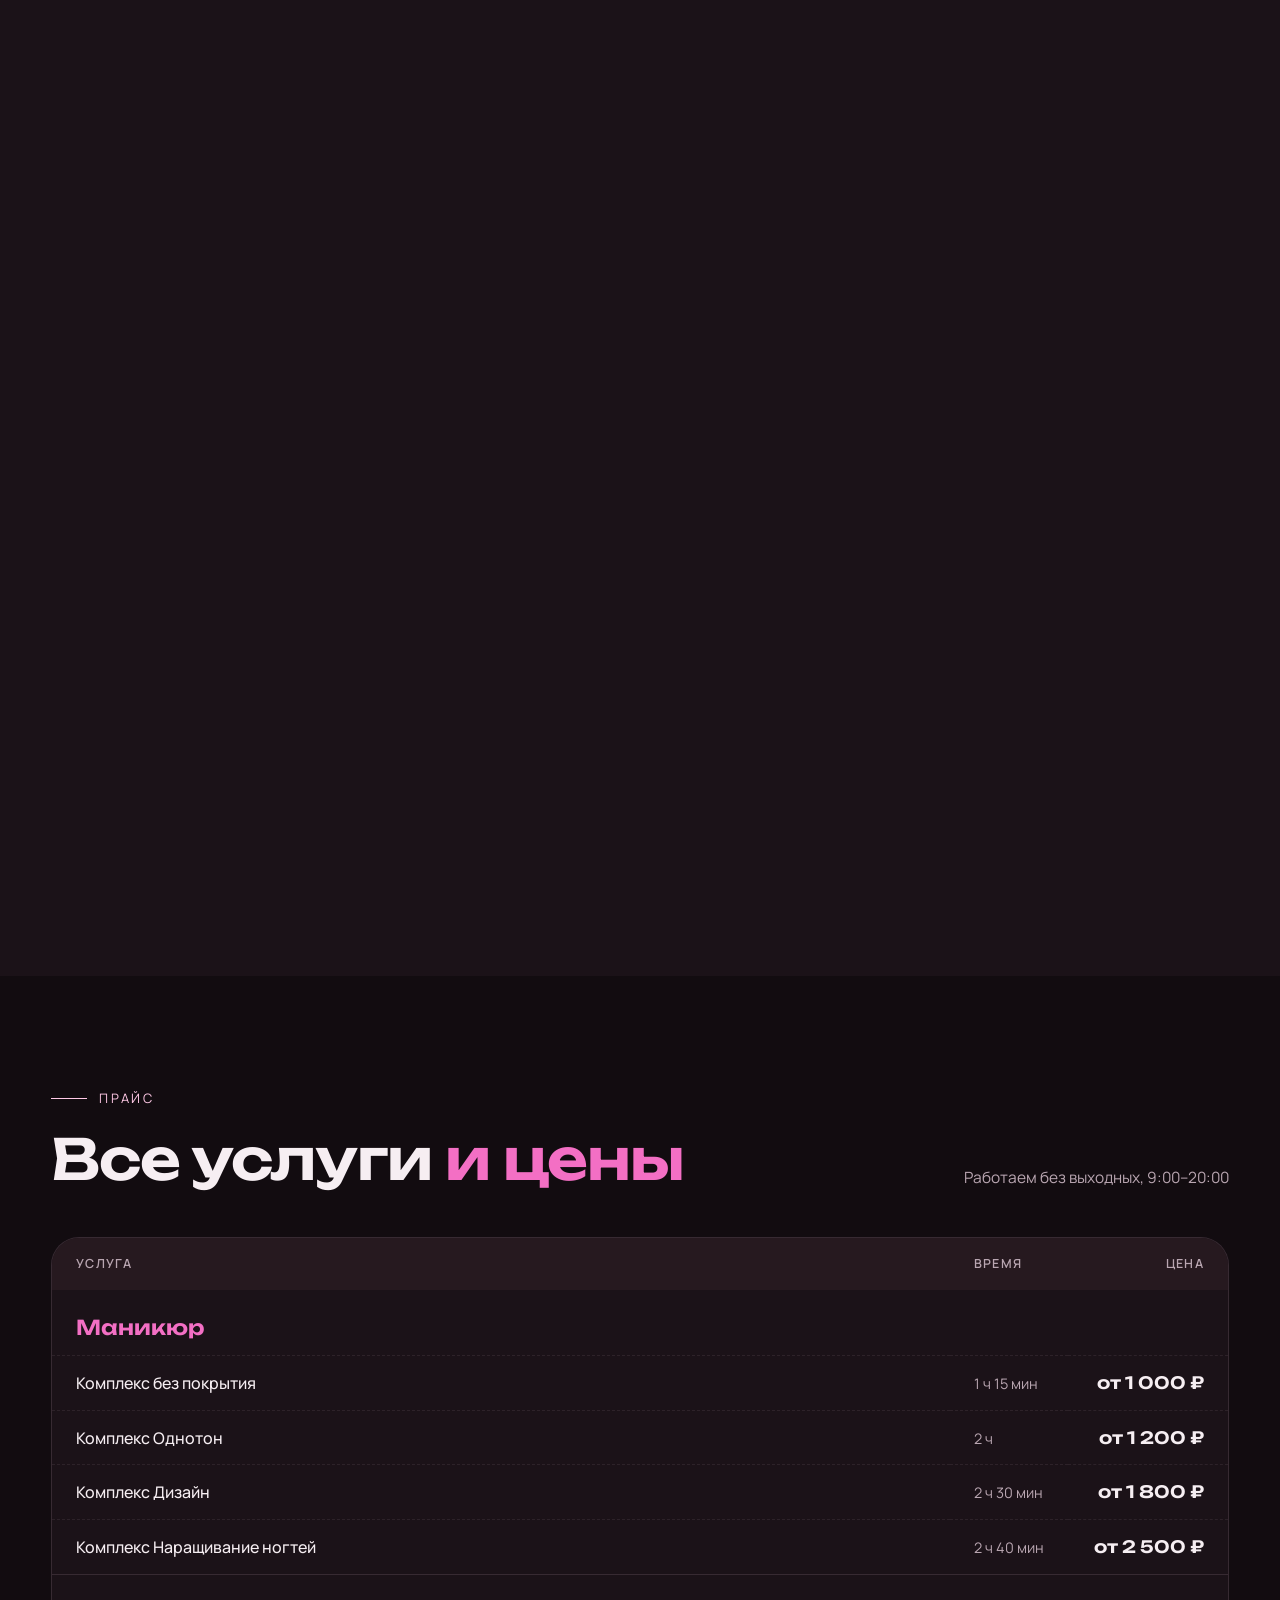
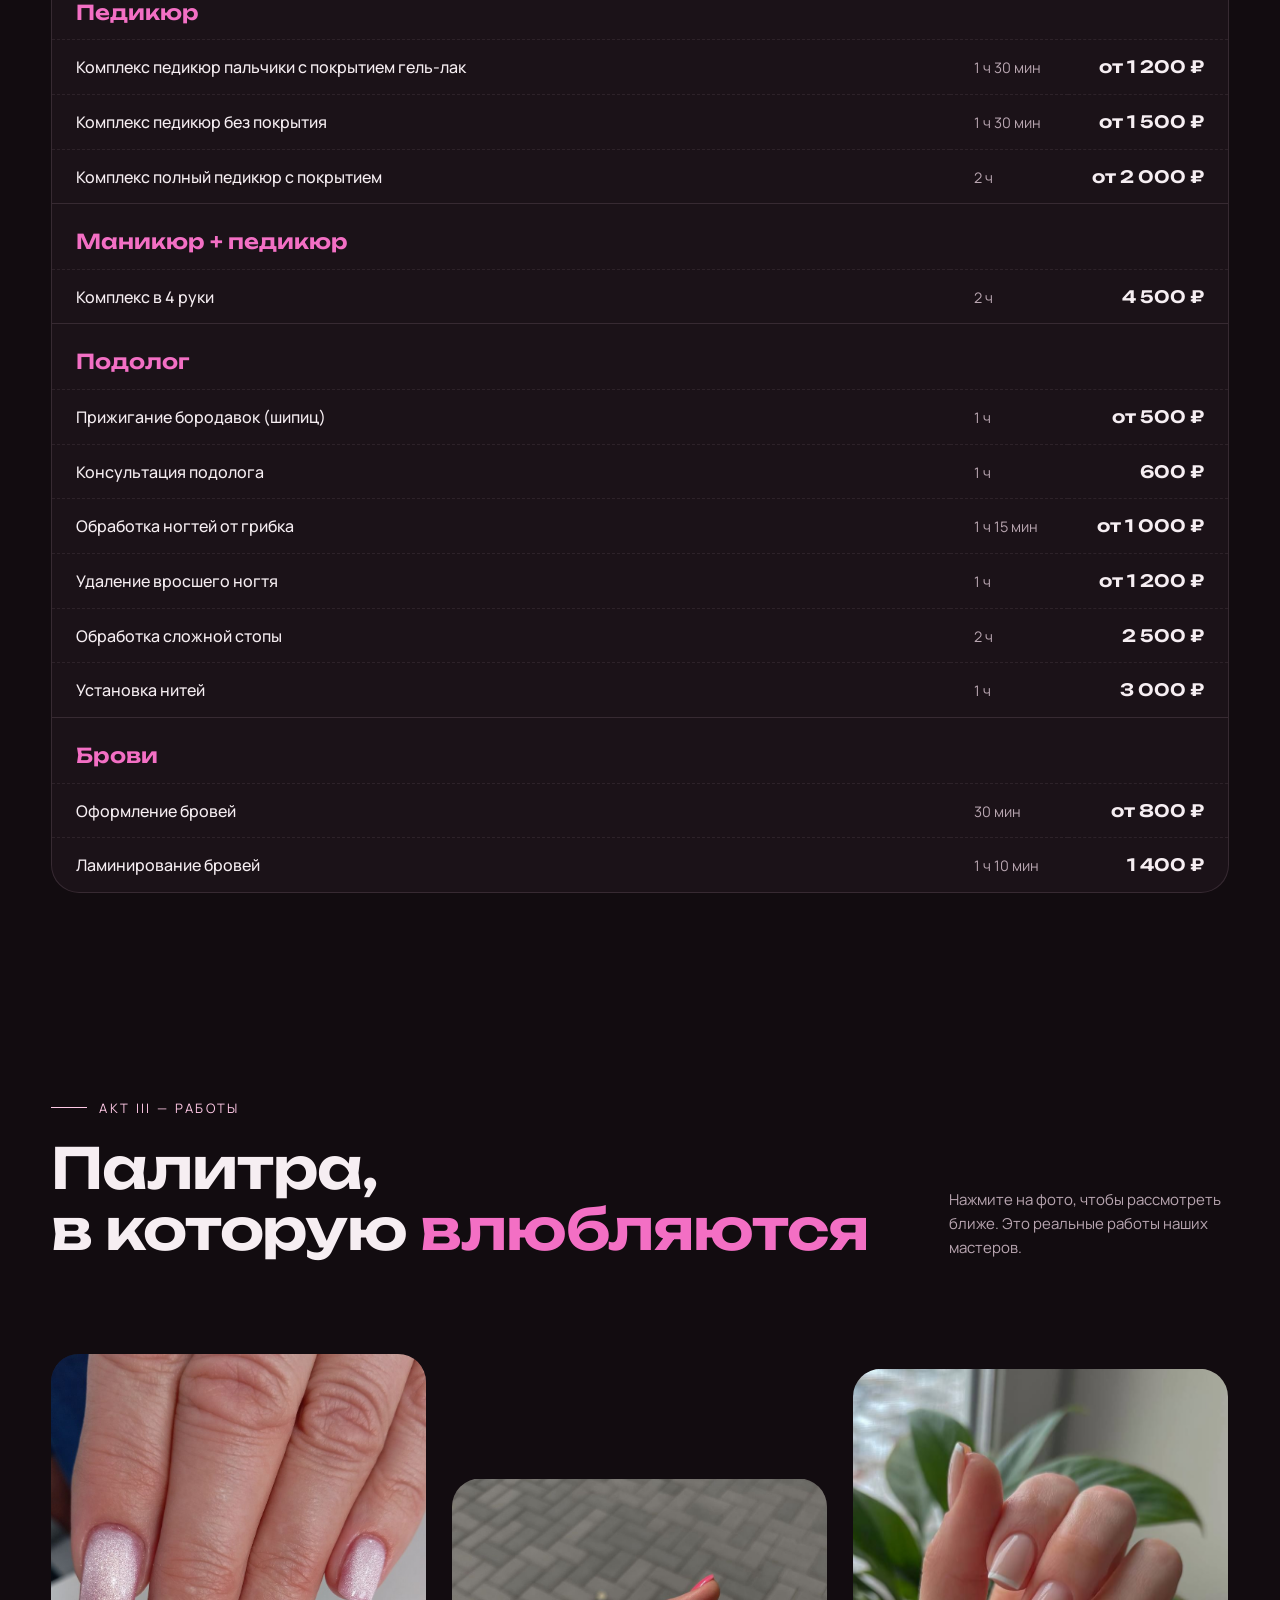
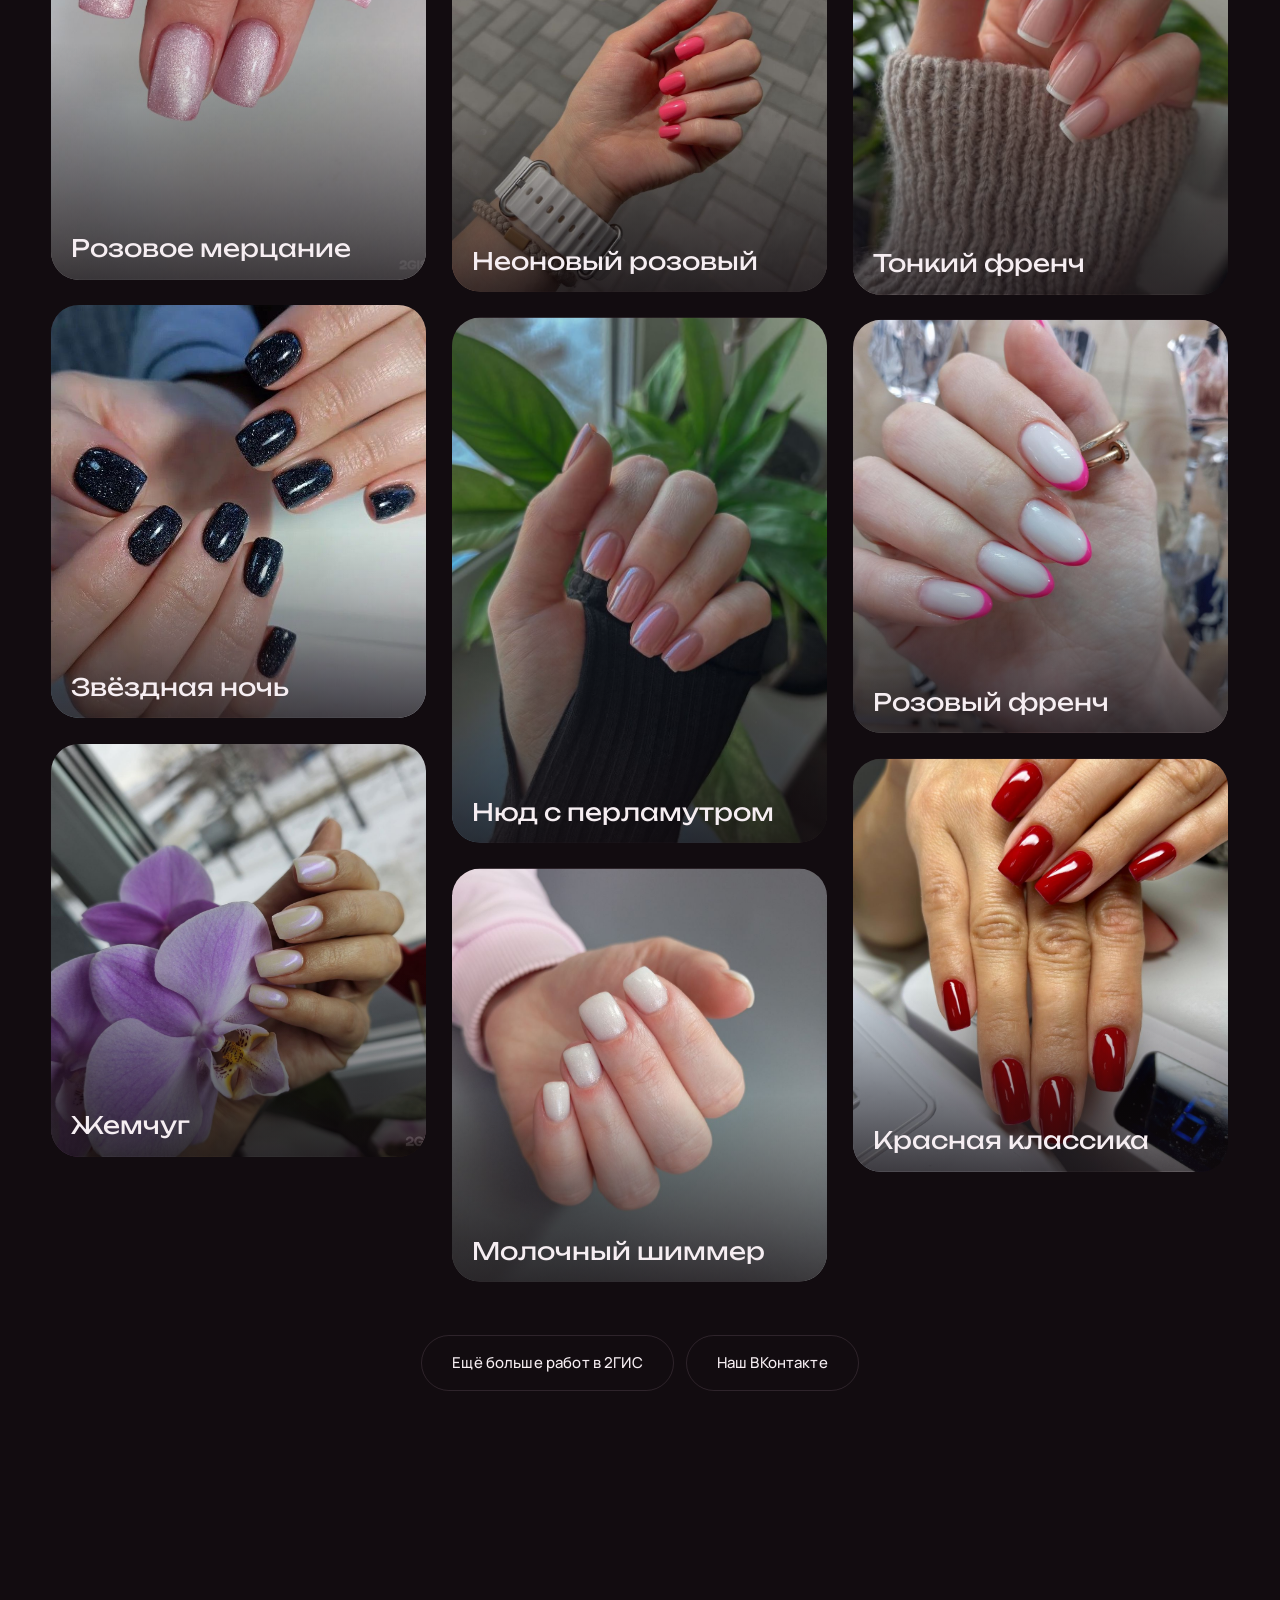
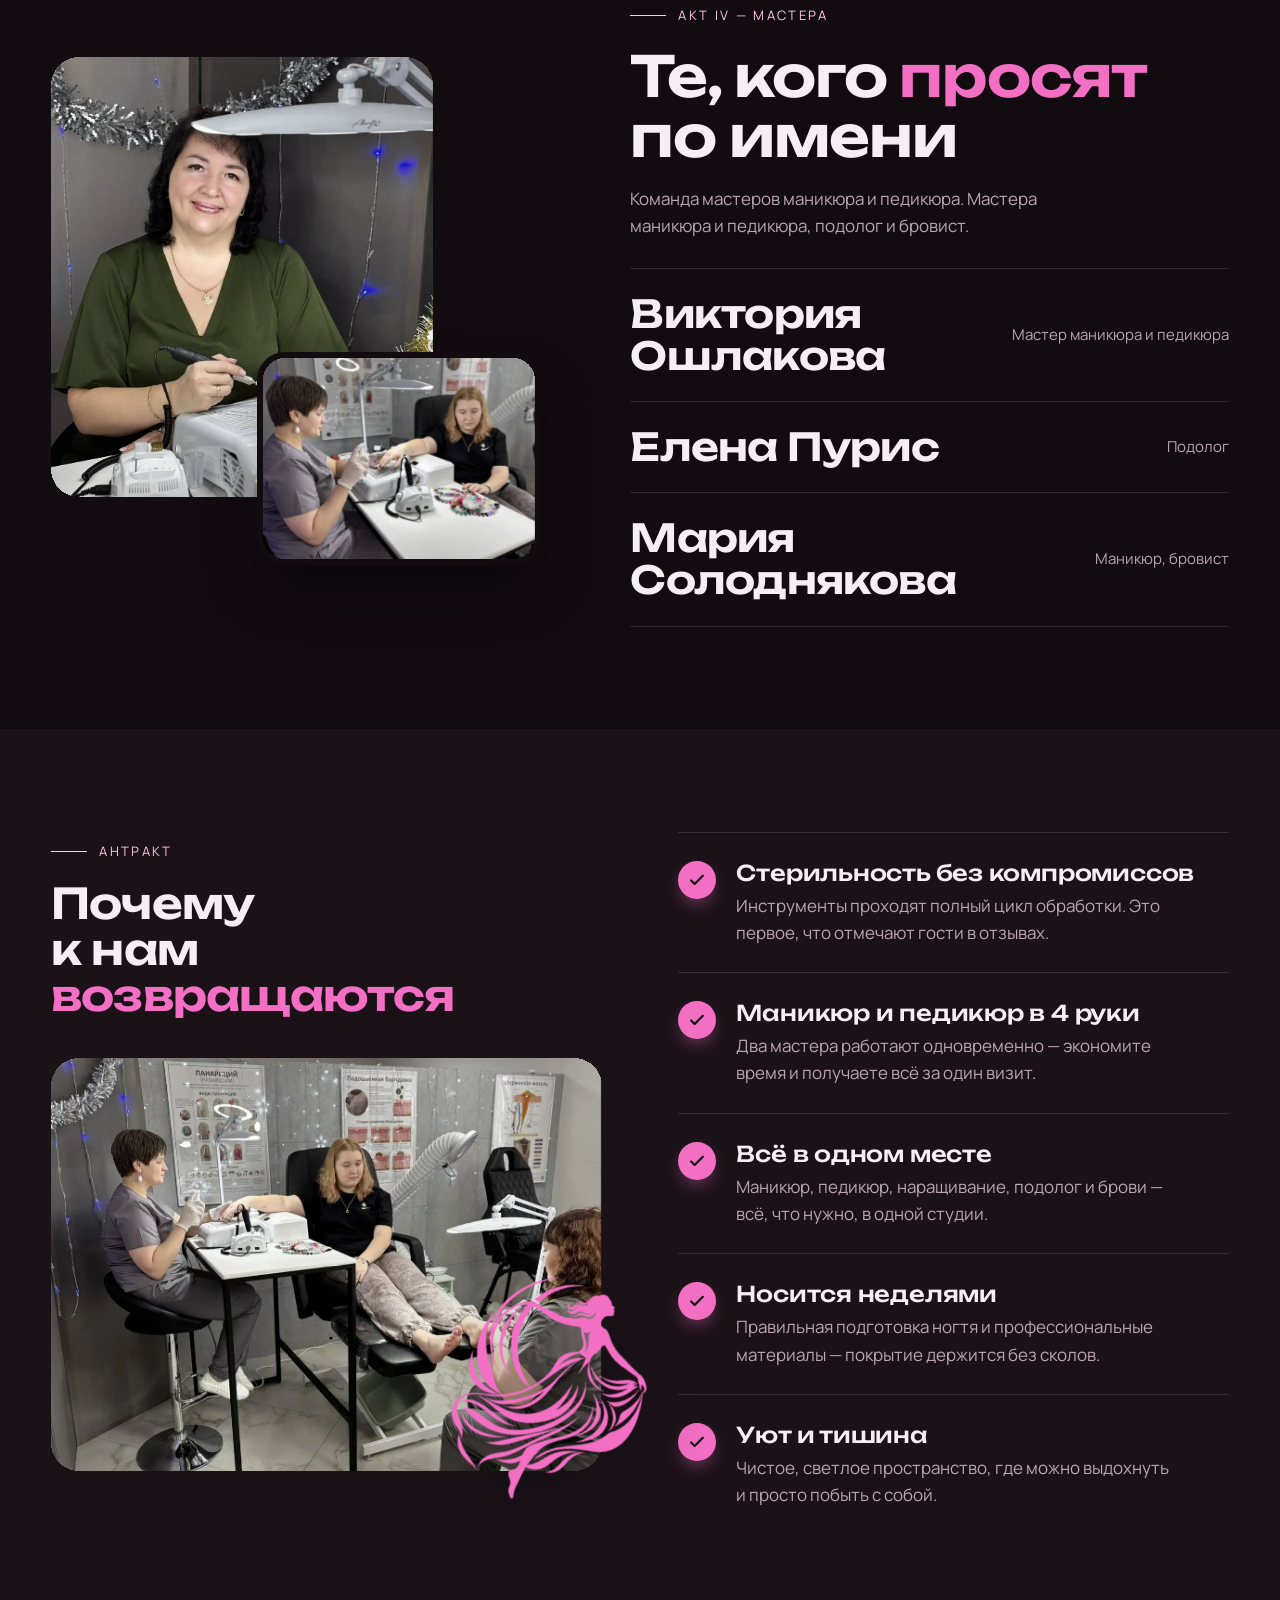
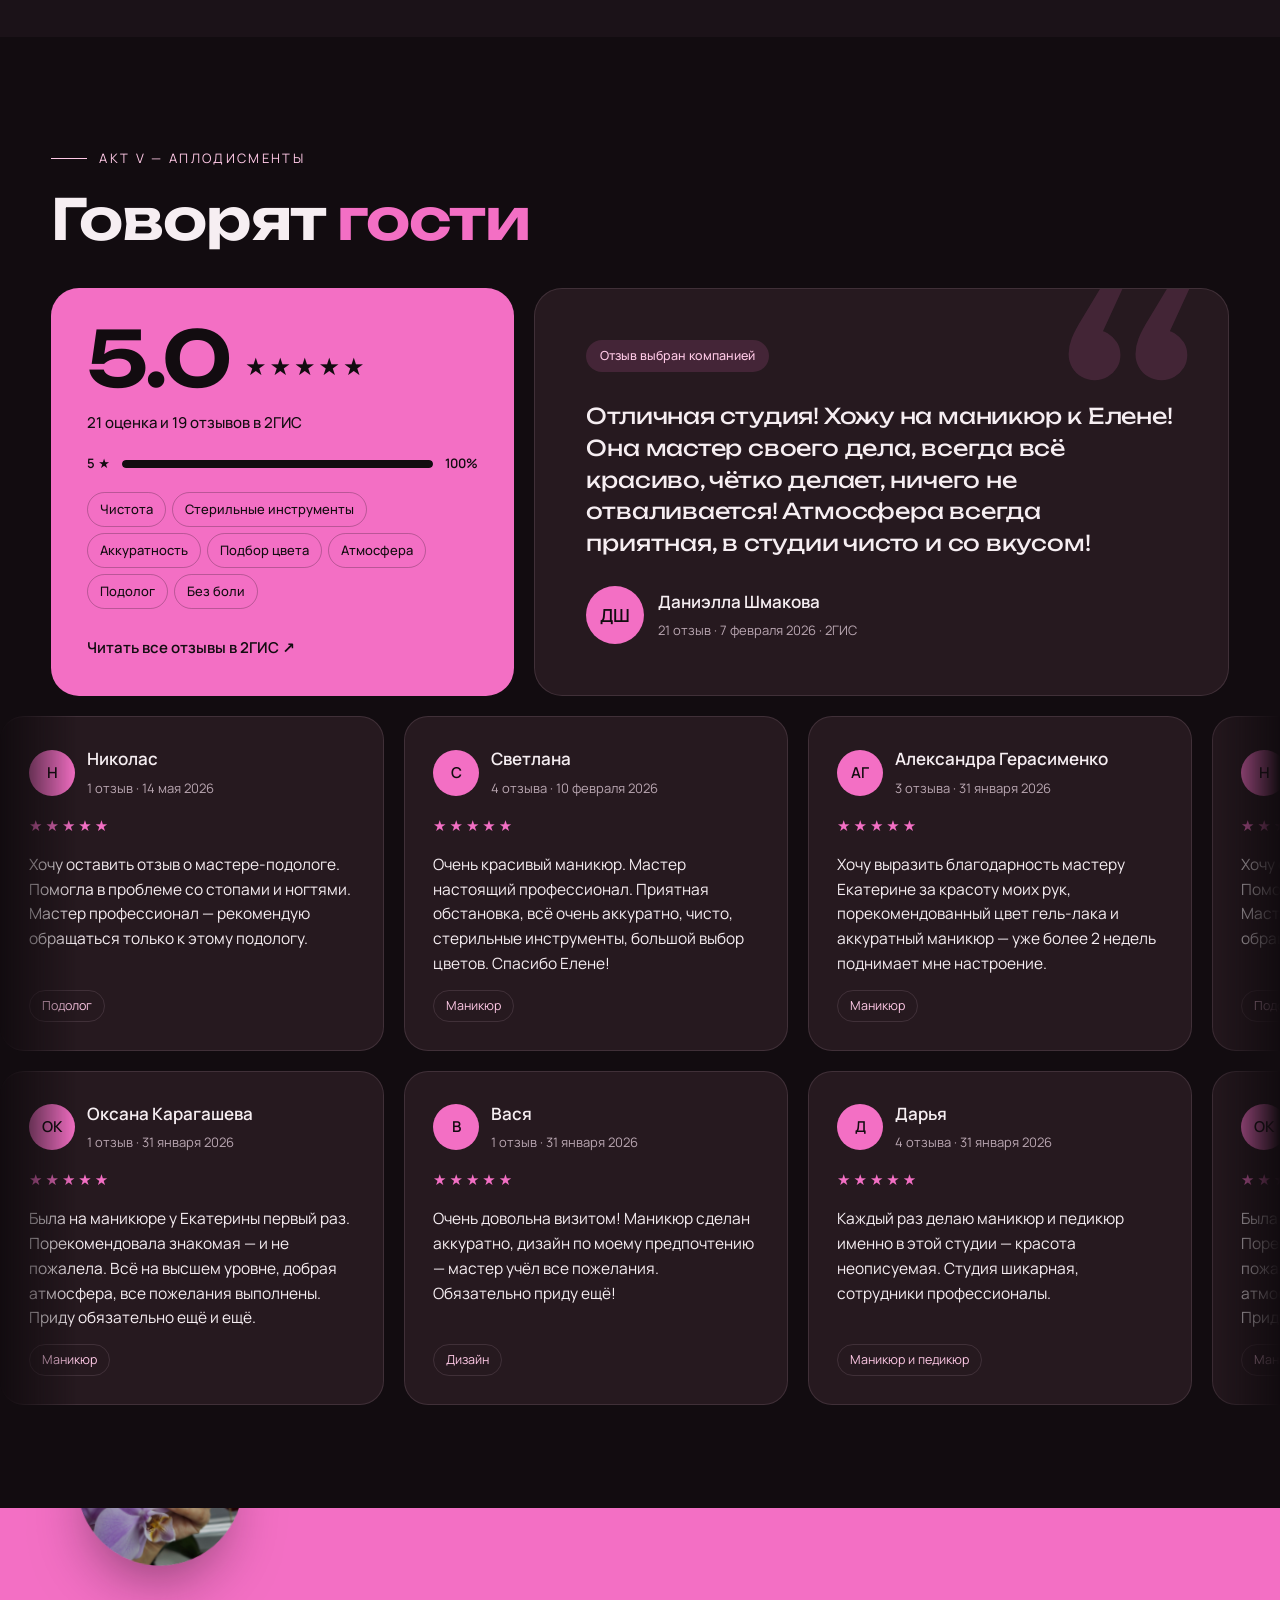
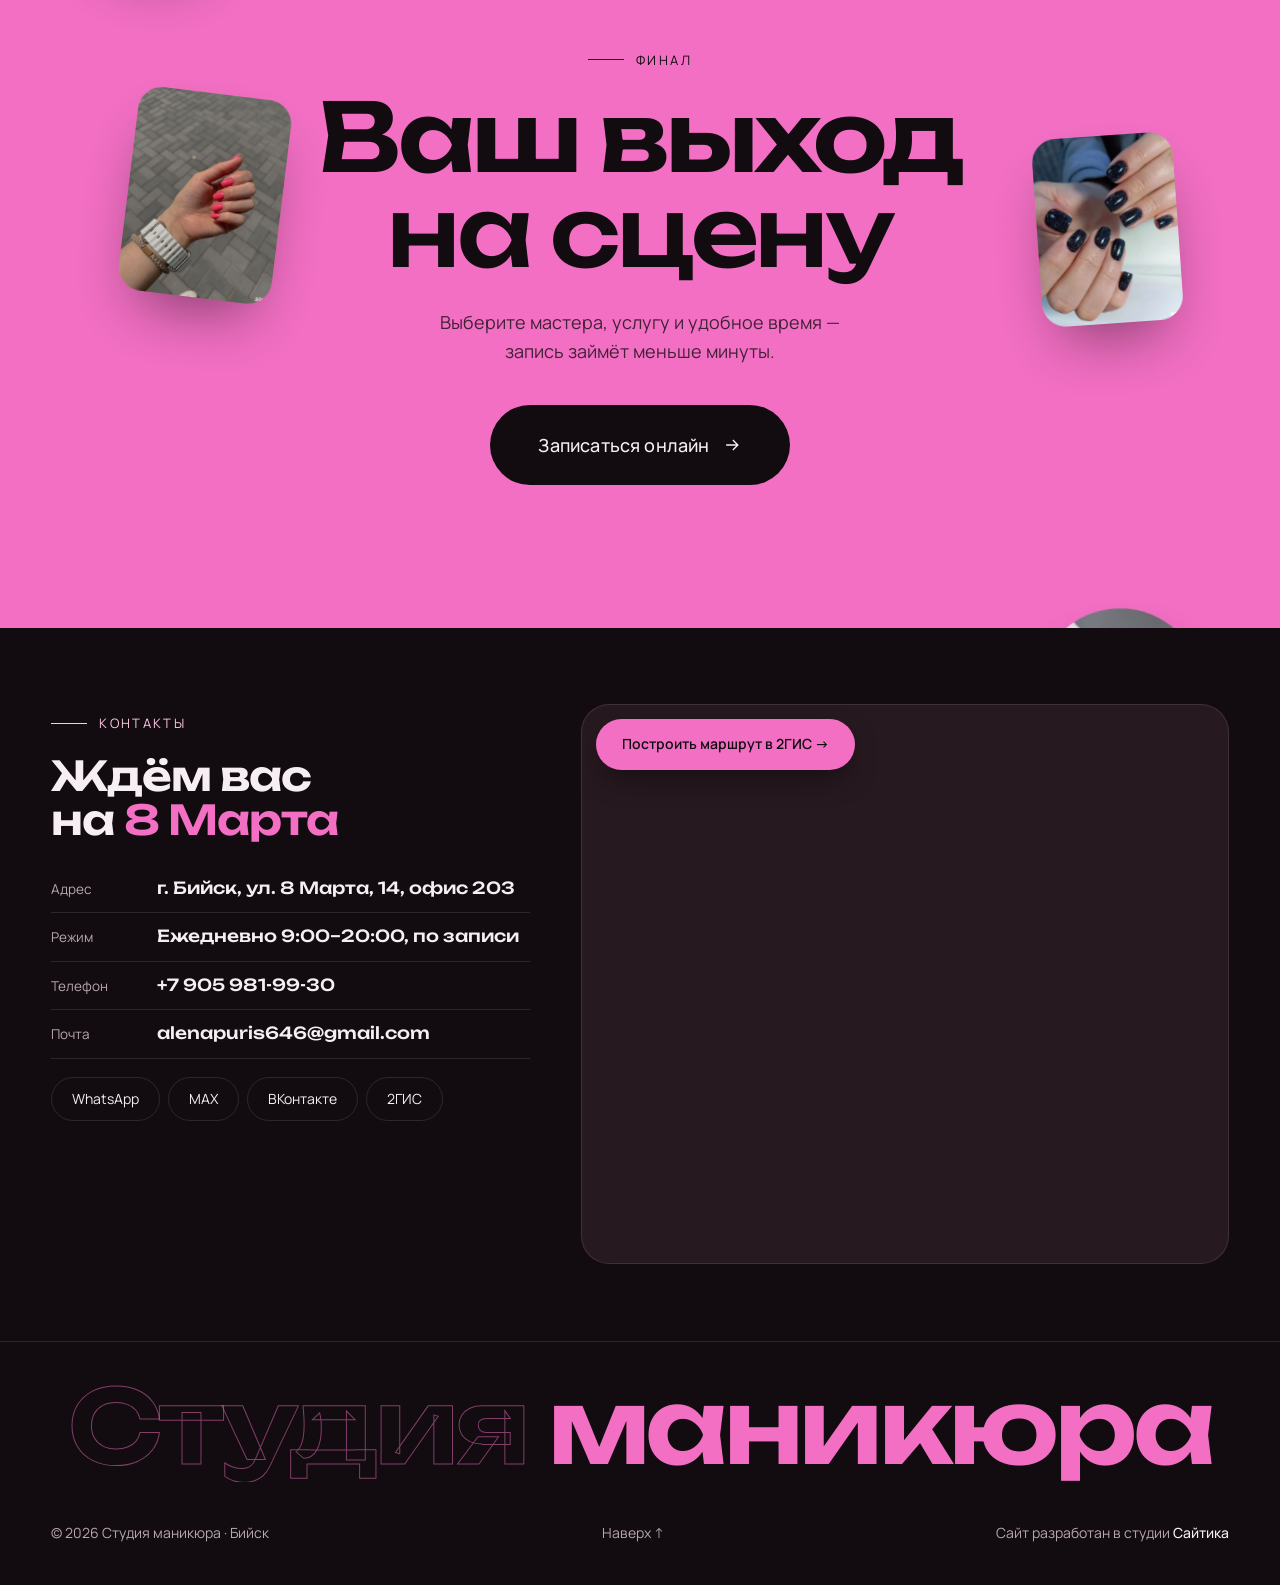
==== commit 8450f08b: "Превью ссылки: два фото рядом (тонкий френч + нюд с перламутром) и круглый логотип в углу Co-Authore" ====
--- a/index.html
+++ b/index.html
@@ -20,14 +20,14 @@
   <meta property="og:title" content="Студия маникюра в Бийске — маникюр, педикюр, наращивание">
   <meta property="og:description" content="Маникюр, педикюр, наращивание, подолог и брови. Рейтинг 5.0 в 2ГИС. Маникюр от 1 000 ₽. Без выходных, онлайн-запись.">
   <meta property="og:url" content="https://serjayvazyan-2000.github.io/nail-studio/">
-  <meta property="og:image" content="https://serjayvazyan-2000.github.io/nail-studio/assets/images/og-image.jpg">
+  <meta property="og:image" content="https://serjayvazyan-2000.github.io/nail-studio/assets/images/og-image.jpg?v=3">
   <meta property="og:image:width" content="1200">
   <meta property="og:image:height" content="630">
-  <meta property="og:image:alt" content="Логотип студии маникюра и пример работы — тонкий френч">
+  <meta property="og:image:alt" content="Тонкий френч и нюд с перламутром — работы студии маникюра «8 Марта», логотип студии">
   <meta name="twitter:card" content="summary_large_image">
   <meta name="twitter:title" content="Студия маникюра в Бийске">
   <meta name="twitter:description" content="Маникюр, педикюр и уход в одной студии. Рейтинг 5.0 в 2ГИС.">
-  <meta name="twitter:image" content="https://serjayvazyan-2000.github.io/nail-studio/assets/images/og-image.jpg">
+  <meta name="twitter:image" content="https://serjayvazyan-2000.github.io/nail-studio/assets/images/og-image.jpg?v=3">
 
   <!-- Иконки -->
   <link rel="icon" href="favicon.ico" sizes="any">
@@ -44,7 +44,7 @@
     "@id": "https://serjayvazyan-2000.github.io/nail-studio/#salon",
     "name": "Студия «8 Марта» — маникюр и педикюр",
     "url": "https://serjayvazyan-2000.github.io/nail-studio/",
-    "image": "https://serjayvazyan-2000.github.io/nail-studio/assets/images/og-image.jpg",
+    "image": "https://serjayvazyan-2000.github.io/nail-studio/assets/images/og-image.jpg?v=3",
     "logo": "https://serjayvazyan-2000.github.io/nail-studio/assets/images/logo.png",
     "description": "Студия маникюра в Бийске: маникюр, педикюр, наращивание, маникюр + педикюр в 4 руки, подолог и брови.",
     "openingHours": "Mo-Su 09:00-20:00",
